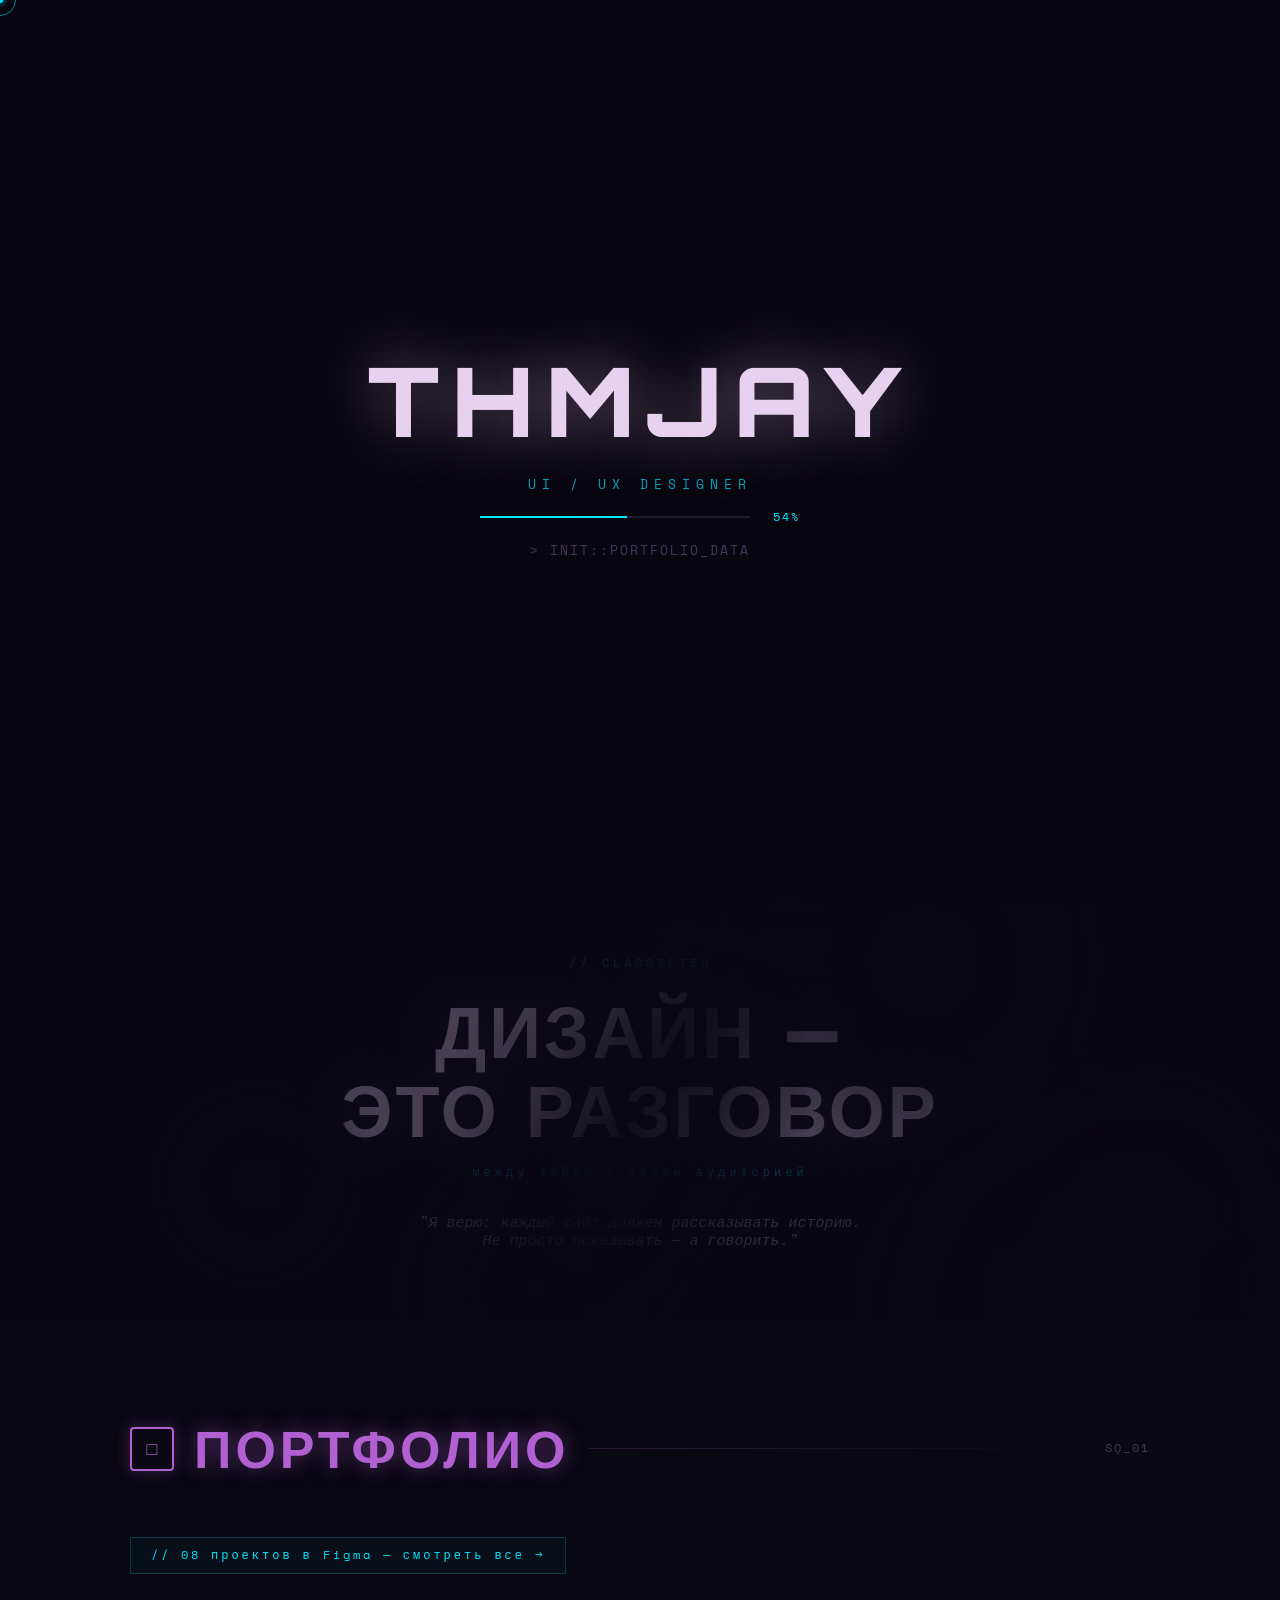
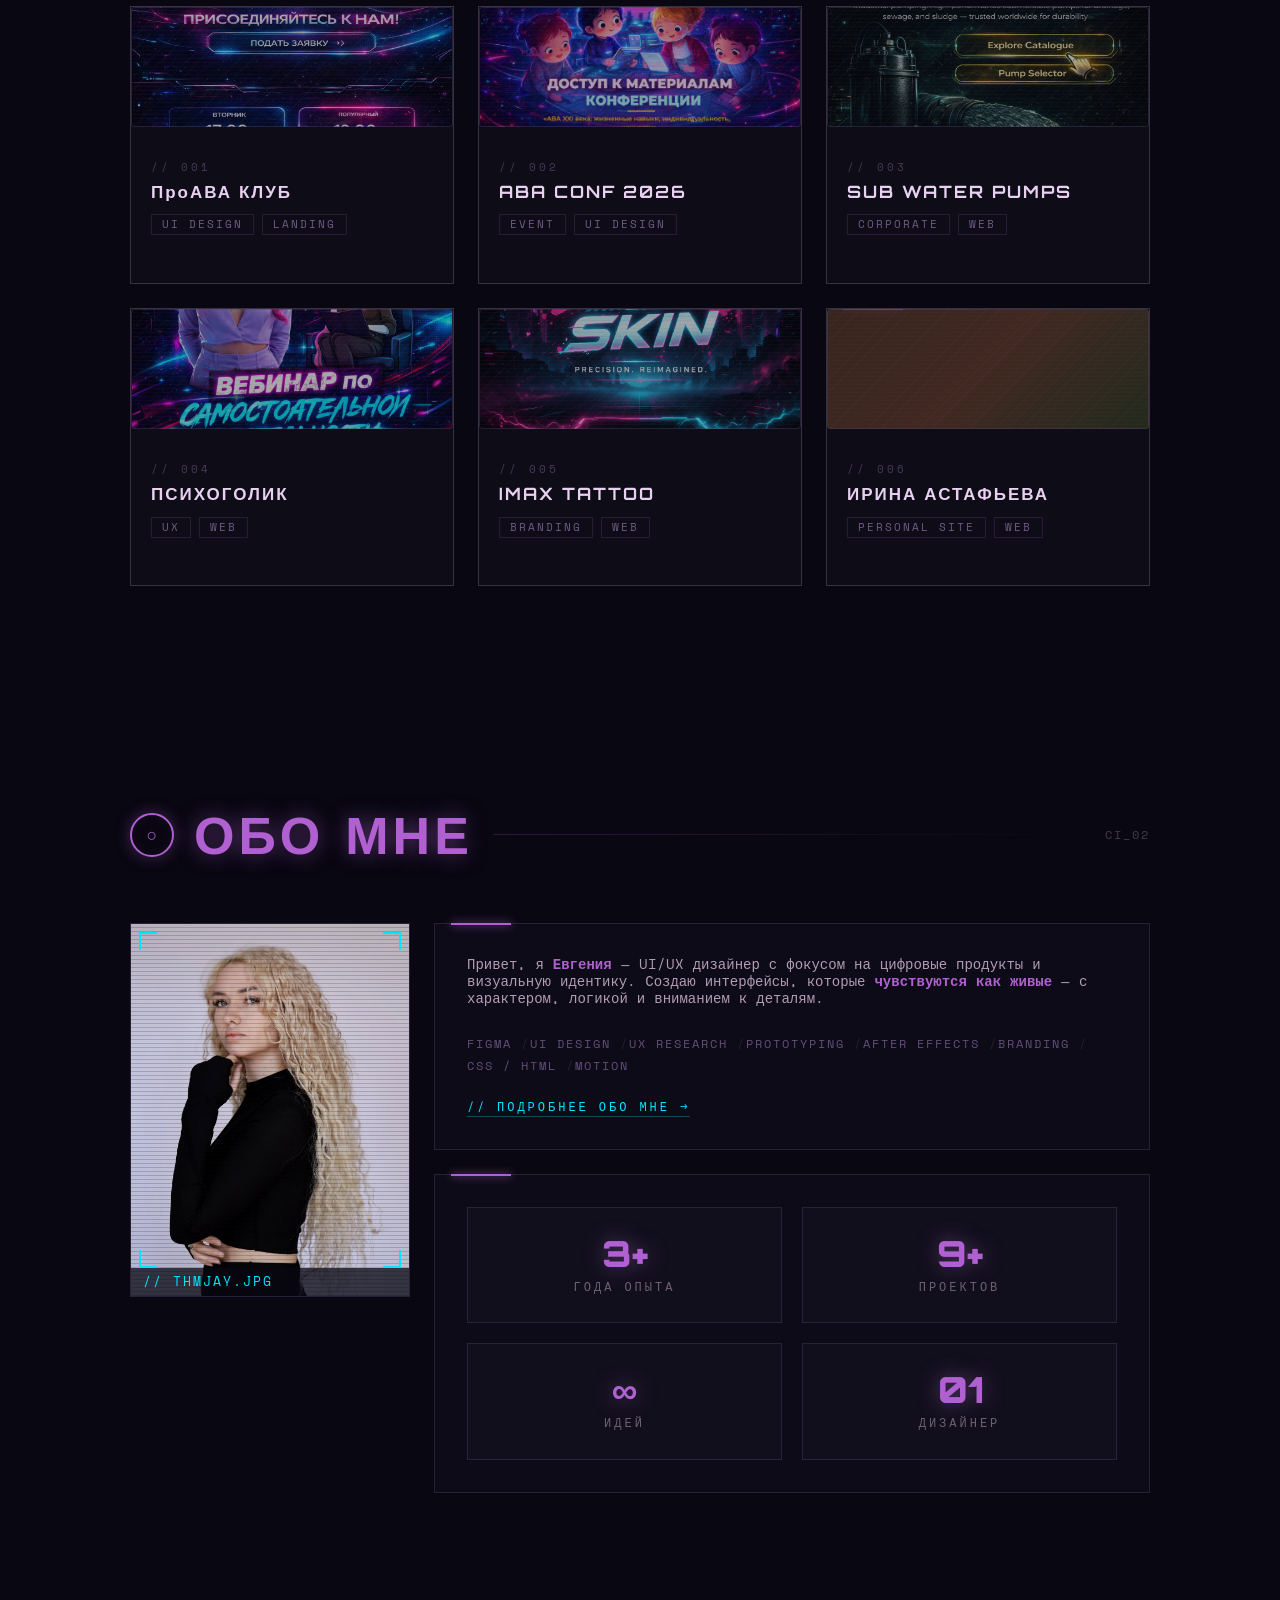
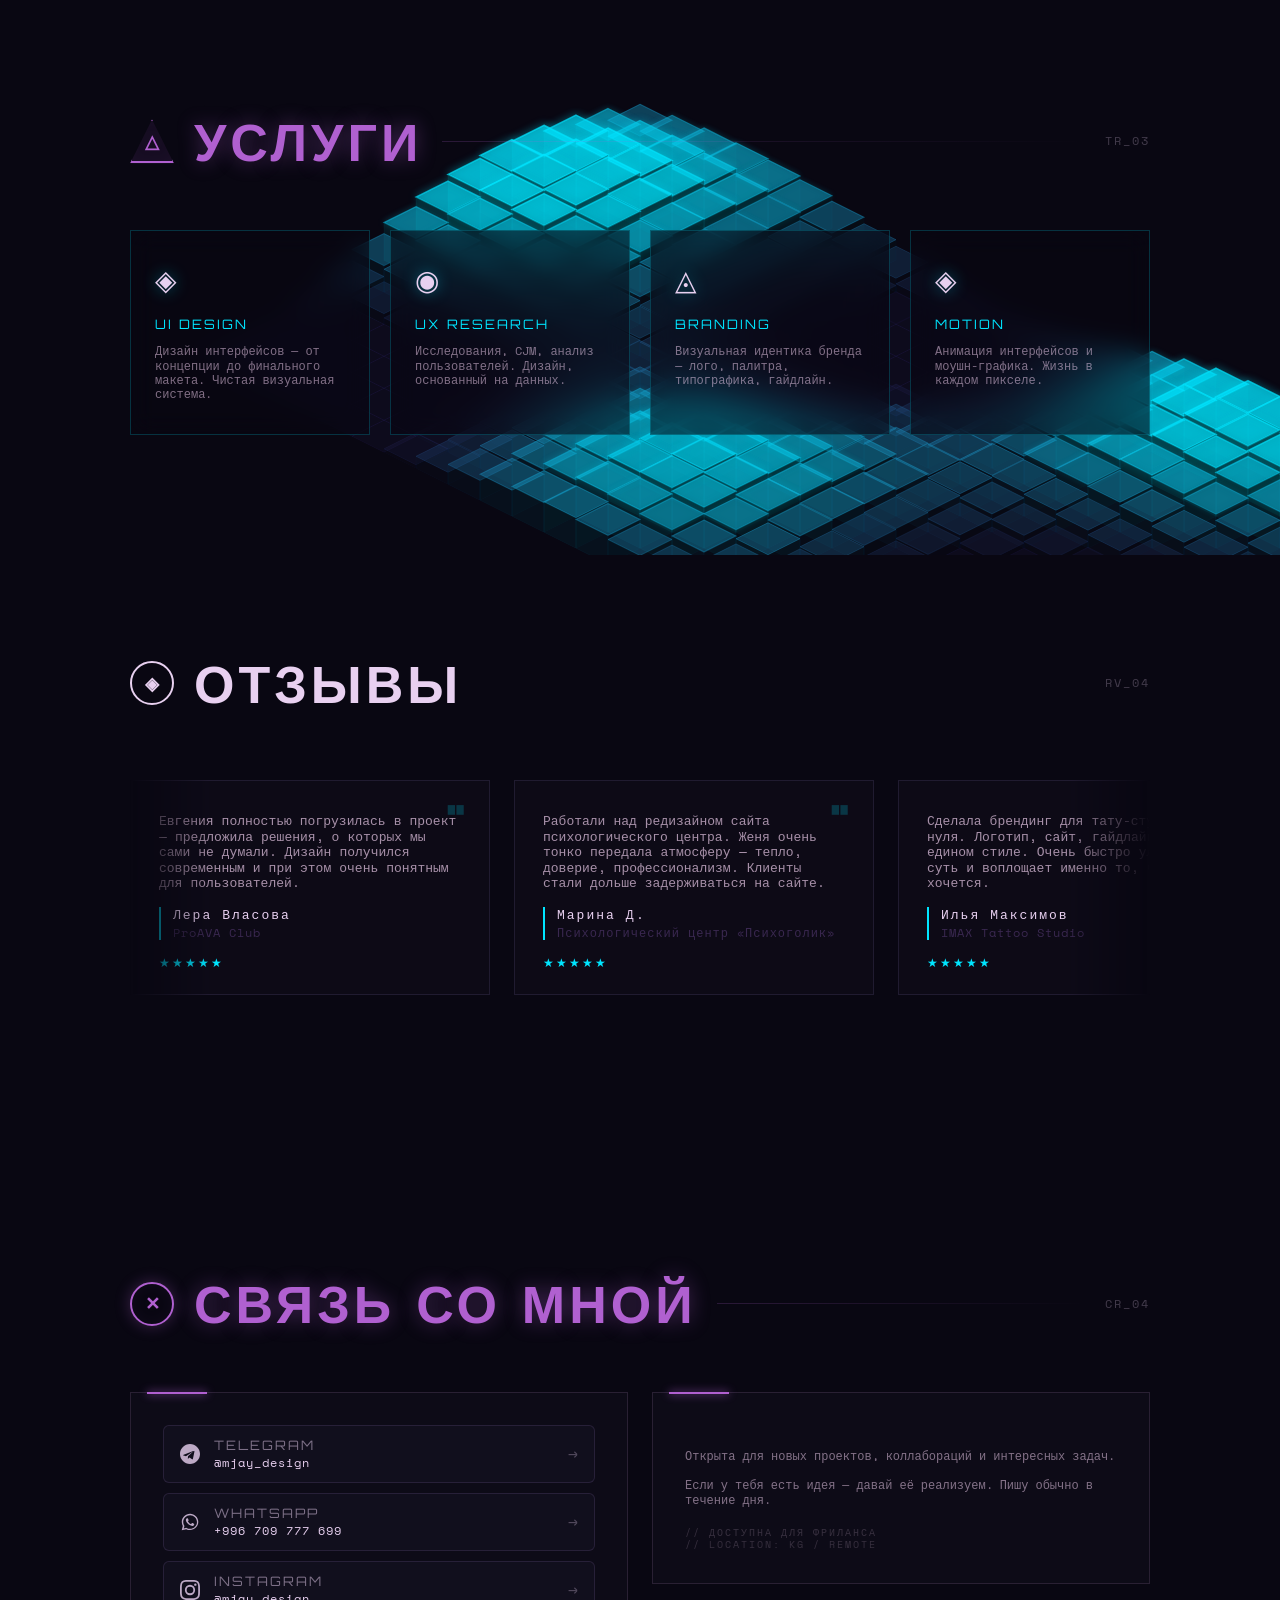
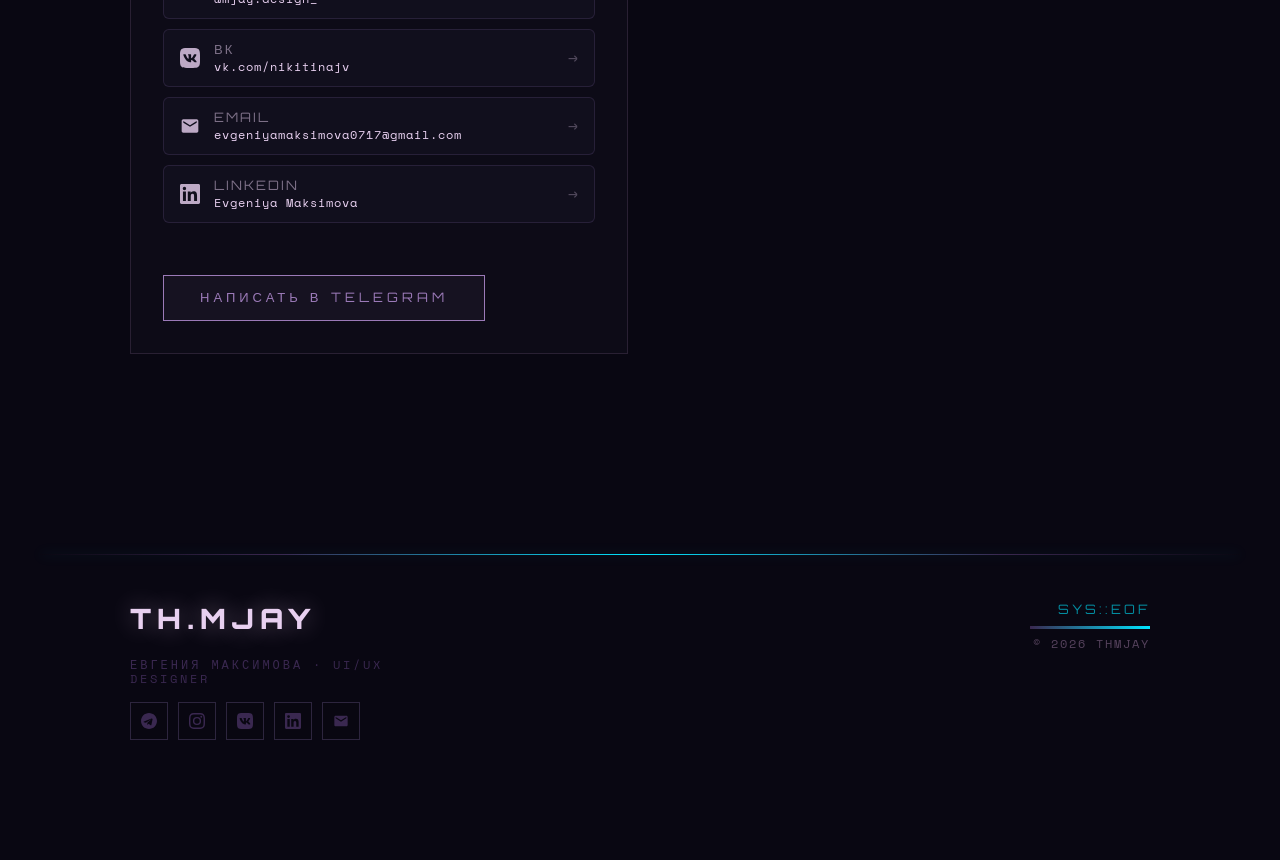
==== index.html @ 5e171099 "Add case study for Irina Astafieva project // 006" ====
<!DOCTYPE html>
<html lang="en">
<head>
  <meta charset="UTF-8">
  <meta name="viewport" content="width=device-width, initial-scale=1.0">
  <title>TH.MJAY — UI/UX Designer | Евгения Максимова</title>
  <meta name="description" content="Портфолио UI/UX дизайнера Евгении Максимовой. Создаю сайты, лендинги и интерфейсы с характером — от концепции до финального дизайна.">
  <meta name="keywords" content="UI UX дизайнер, веб-дизайн, лендинг, интерфейс, портфолио, THMJAY, Евгения Максимова">
  <meta name="author" content="Евгения Максимова">

  <!-- Open Graph (для соцсетей, рекламы) -->
  <meta property="og:title" content="TH.MJAY — UI/UX Designer">
  <meta property="og:description" content="Портфолио UI/UX дизайнера. Сайты, лендинги и интерфейсы с характером.">
  <meta property="og:image" content="image/city-bag-gradient-color.png">
  <meta property="og:url" content="https://maksimovajay.github.io/th.mjay_portfolio/">
  <meta property="og:type" content="website">
  <meta property="og:locale" content="ru_RU">

  <!-- Twitter Card -->
  <meta name="twitter:card" content="summary_large_image">
  <meta name="twitter:title" content="TH.MJAY — UI/UX Designer">
  <meta name="twitter:description" content="Портфолио UI/UX дизайнера. Сайты, лендинги и интерфейсы с характером.">
  <meta name="twitter:image" content="image/city-bag-gradient-color.png">

  <link rel="icon" href="image/icon_site/logo_icon_site.png" type="image/png">
  <link rel="stylesheet" href="style.css">
  <script src="https://cdnjs.cloudflare.com/ajax/libs/gsap/3.12.2/gsap.min.js"></script>
</head>

<body>

<!-- ══════════════════════════════
     PRELOADER
══════════════════════════════ -->
<div id="preloader">
  <canvas id="preloader-rain"></canvas>
  <div class="pl-scanlines"></div>
  <div class="pl-inner">
    <div class="pl-logo">THMJAY</div>
    <div class="pl-subtitle">UI / UX DESIGNER</div>
    <div class="pl-bar-wrap">
      <div class="pl-bar-track">
        <div class="pl-bar-fill" id="pl-bar"></div>
      </div>
      <span class="pl-bar-pct" id="pl-pct">0%</span>
    </div>
    <div class="pl-log" id="pl-log"></div>
  </div>
</div>

<!-- ══════════════════════════════
     STICKY HEADER
══════════════════════════════ -->
<header class="sticky-header" id="sticky-header">
  <div class="sh-logo"><img src="image/icon_site/logo_no_bg.png.png" alt="TH.MJAY" class="sh-logo-img">TH.MJAY</div>
  <nav class="sh-nav">
    <a href="#portfolio" class="sh-link">□ ПОРТФОЛИО</a>
    <a href="#about"     class="sh-link">○ ОБО МНЕ</a>
    <a href="#services"  class="sh-link">△ УСЛУГИ</a>
    <a href="#reviews"   class="sh-link">◈ ОТЗЫВЫ</a>
    <a href="#contact"   class="sh-link">✕ СВЯЗЬ</a>
  </nav>
  <a href="figma.html" class="sh-cta">FIGMA →</a>
</header>

<!-- Mobile touch trail canvas (visible only on mobile) -->
<canvas id="mob-trail" aria-hidden="true"></canvas>

<!-- ══════════════════════════════
     HERO SECTION
══════════════════════════════ -->
<section class="hero-section" id="hero">
  <canvas id="rain-canvas"></canvas>
  <div class="scanlines"></div>
  <div class="mob-symbols" aria-hidden="true"></div>
  <div class="hero-inner">
    <div class="neon-frame">
      <div class="fc-br"></div>
      <span class="frame-label tl">SYS::INIT_UI</span>
      <span class="frame-label tr">VER_2025.03</span>
      <span class="frame-label bl">THMJAY.PORTFOLIO</span>

      <nav class="hero-nav">
        <a href="#portfolio" class="nav-link">□ ПОРТФОЛИО</a>
        <a href="#about"     class="nav-link">○ ОБО МНЕ</a>
        <a href="#services"  class="nav-link">△ УСЛУГИ</a>
        <a href="#contact"   class="nav-link">✕ СВЯЗЬ</a>
        <button class="arcade-trigger" id="arcade-open">▶ ARCADE</button>
      </nav>

      <div class="hero-title">
        <div class="hero-name">TH.MJAY</div>
        <div class="hero-sub">ЕВГЕНИЯ МАКСИМОВА &nbsp;/&nbsp; UI·UX DESIGNER</div>
        <div class="hero-jp">ユーザーインターフェース · キバーパンク · デザイン</div>
      </div>
    </div>
  </div>
  <div class="pf-dots" id="pf-dots"></div>
</section>

<!-- ══════════════════════════════
     FOG REVEAL
══════════════════════════════ -->
<section class="fog-section" id="fog-section">
  <canvas id="fog-canvas"></canvas>
  <div class="fog-content">
    <div class="fog-label">// CLASSIFIED</div>
    <div class="fog-statement">ДИЗАЙН —<br>ЭТО РАЗГОВОР</div>
    <div class="fog-sub">между тобой и твоей аудиторией</div>
    <div class="fog-quote">"Я верю: каждый сайт должен рассказывать историю.<br>Не просто показывать — а говорить."</div>
  </div>
</section>

<!-- Индикатор темы джойстика -->
<div class="theme-hud" id="theme-hud"></div>

<!-- ══════════════════════════════
     □ ПОРТФОЛИО
══════════════════════════════ -->
<section class="cyber-section" id="portfolio">
  <div class="section-header">
    <div class="section-btn-icon">□</div>
    <h2 class="section-title">ПОРТФОЛИО</h2>
    <div class="section-divider"></div>
    <span class="section-code">SQ_01</span>
  </div>

  <a href="figma.html" class="figma-portfolio-link">// 08 проектов в Figma — смотреть все →</a>
  <div class="portfolio-carousel-wrap">
    <button class="pf-arrow pf-arrow--prev" id="pf-prev" aria-label="Назад">‹</button>
    <button class="pf-arrow pf-arrow--next" id="pf-next" aria-label="Вперёд">›</button>
  </div>
  <div class="portfolio-grid" id="portfolio-grid">

    <div class="cyber-panel project-card project-case" data-case="case-proava">
      <div class="card-thumb card-thumb--proava">
      </div>
      <div class="card-body">
        <div class="card-num">// 001</div>
        <div class="card-title">ПроАВА КЛУБ</div>
        <div class="card-tags">
          <span class="tag">UI DESIGN</span>
          <span class="tag">LANDING</span>
        </div>
        <div class="card-case-hint">// ЧИТАТЬ КЕЙС →</div>
      </div>
    </div>

    <a href="https://psihogolik.getcourse.ru/aba_con_2026" target="_blank" class="cyber-panel project-card project-link">
      <div class="card-thumb card-thumb--aba">
      </div>
      <div class="card-body">
        <div class="card-num">// 002</div>
        <div class="card-title">ABA CONF 2026</div>
        <div class="card-tags">
          <span class="tag">EVENT</span>
          <span class="tag">UI DESIGN</span>
        </div>
      </div>
    </a>

    <a href="https://www.subwaterpumps.com/" target="_blank" class="cyber-panel project-card project-link">
      <div class="card-thumb card-thumb--swp">
      </div>
      <div class="card-body">
        <div class="card-num">// 003</div>
        <div class="card-title">SUB WATER PUMPS</div>
        <div class="card-tags">
          <span class="tag">CORPORATE</span>
          <span class="tag">WEB</span>
        </div>
      </div>
    </a>

    <div class="cyber-panel project-card project-case" data-case="case-psih">
      <div class="card-thumb card-thumb--psih">
      </div>
      <div class="card-body">
        <div class="card-num">// 004</div>
        <div class="card-title">ПСИХОГОЛИК</div>
        <div class="card-tags">
          <span class="tag">UX</span>
          <span class="tag">WEB</span>
        </div>
        <div class="card-case-hint">// ЧИТАТЬ КЕЙС →</div>
      </div>
    </div>

    <div class="cyber-panel project-card project-case" data-case="case-imax">
      <div class="card-thumb card-thumb--imax">
      </div>
      <div class="card-body">
        <div class="card-num">// 005</div>
        <div class="card-title">IMAX TATTOO</div>
        <div class="card-tags">
          <span class="tag">BRANDING</span>
          <span class="tag">WEB</span>
        </div>
        <div class="card-case-hint">// ЧИТАТЬ КЕЙС →</div>
      </div>
    </div>

    <div class="cyber-panel project-card project-case" data-case="case-irina">
      <div class="card-thumb card-thumb--irina">
      </div>
      <div class="card-body">
        <div class="card-num">// 006</div>
        <div class="card-title">ИРИНА АСТАФЬЕВА</div>
        <div class="card-tags">
          <span class="tag">PERSONAL SITE</span>
          <span class="tag">WEB</span>
        </div>
        <div class="card-case-hint">// ЧИТАТЬ КЕЙС →</div>
      </div>
    </div>

  </div>
</section>

<!-- ══════════════════════════════
     ○ ОБО МНЕ
══════════════════════════════ -->
<section class="cyber-section" id="about">
  <div class="section-header">
    <div class="section-btn-icon">○</div>
    <h2 class="section-title">ОБО МНЕ</h2>
    <div class="section-divider"></div>
    <span class="section-code">CI_02</span>
  </div>

  <div class="about-layout">

    <!-- Фото -->
    <div class="about-photo-wrap cyber-panel">
      <img src="image/my-photo-about-me.jpg" alt="Евгения Максимова" class="about-photo">
      <div class="about-photo-scan"></div>
      <span class="about-photo-corner apc-tl"></span>
      <span class="about-photo-corner apc-tr"></span>
      <span class="about-photo-corner apc-bl"></span>
      <span class="about-photo-corner apc-br"></span>
      <div class="about-photo-label">// THMJAY.JPG</div>
    </div>

    <!-- Текст + навыки + статы -->
    <div class="about-right">
      <div class="cyber-panel">
        <p class="about-bio">
          Привет, я <span>Евгения</span> — UI/UX дизайнер с фокусом на
          цифровые продукты и визуальную идентику. Создаю интерфейсы,
          которые <span>чувствуются как живые</span> — с характером,
          логикой и вниманием к деталям.
        </p>
        <div class="skills-list">
          <span class="skill-tag">FIGMA</span>
          <span class="skill-tag">UI DESIGN</span>
          <span class="skill-tag">UX RESEARCH</span>
          <span class="skill-tag">PROTOTYPING</span>
          <span class="skill-tag">AFTER EFFECTS</span>
          <span class="skill-tag">BRANDING</span>
          <span class="skill-tag">CSS / HTML</span>
          <span class="skill-tag">MOTION</span>
        </div>
        <a href="about.html" class="about-more-link">// ПОДРОБНЕЕ ОБО МНЕ →</a>
      </div>

      <div class="cyber-panel">
        <div class="stats-grid">
          <div class="stat-item">
            <div class="stat-num" data-count="3" data-suffix="+">3+</div>
            <div class="stat-label">ГОДА ОПЫТА</div>
          </div>
          <div class="stat-item">
            <div class="stat-num" data-count="20" data-suffix="+">20+</div>
            <div class="stat-label">ПРОЕКТОВ</div>
          </div>
          <div class="stat-item">
            <div class="stat-num">∞</div>
            <div class="stat-label">ИДЕЙ</div>
          </div>
          <div class="stat-item">
            <div class="stat-num">01</div>
            <div class="stat-label">ДИЗАЙНЕР</div>
          </div>
        </div>
      </div>
    </div>

  </div>
</section>

<!-- ══════════════════════════════
     △ УСЛУГИ
══════════════════════════════ -->
<section class="services-bg-section" id="services">
  <canvas id="iso-canvas-svc"></canvas>
  <div class="services-inner">
    <div class="section-header">
      <div class="section-btn-icon">△</div>
      <h2 class="section-title">УСЛУГИ</h2>
      <div class="section-divider"></div>
      <span class="section-code">TR_03</span>
    </div>

    <div class="services-grid">
      <div class="cyber-panel service-card">
        <span class="service-icon">◈</span>
        <div class="service-name">UI DESIGN</div>
        <p class="service-desc">Дизайн интерфейсов — от концепции до финального макета. Чистая визуальная система.</p>
      </div>
      <div class="cyber-panel service-card">
        <span class="service-icon">◉</span>
        <div class="service-name">UX RESEARCH</div>
        <p class="service-desc">Исследования, CJM, анализ пользователей. Дизайн, основанный на данных.</p>
      </div>
      <div class="cyber-panel service-card">
        <span class="service-icon">◬</span>
        <div class="service-name">BRANDING</div>
        <p class="service-desc">Визуальная идентика бренда — лого, палитра, типографика, гайдлайн.</p>
      </div>
      <div class="cyber-panel service-card">
        <span class="service-icon">◈</span>
        <div class="service-name">MOTION</div>
        <p class="service-desc">Анимация интерфейсов и моушн-графика. Жизнь в каждом пикселе.</p>
      </div>
    </div>
  </div>
</section>

<!-- ══════════════════════════════
     ◈ ОТЗЫВЫ
══════════════════════════════ -->
<section class="cyber-section" id="reviews">
  <div class="section-header">
    <div class="section-btn-icon">◈</div>
    <h2 class="section-title">ОТЗЫВЫ</h2>
    <div class="section-divider"></div>
    <span class="section-code">RV_04</span>
  </div>

  <div class="reviews-ticker-wrap" id="reviews-wrap">
    <div class="reviews-ticker" id="reviews-ticker">

      <div class="rv-card">
        <div class="rv-quote">"</div>
        <p class="rv-text">Евгения полностью погрузилась в проект — предложила решения, о которых мы сами не думали. Дизайн получился современным и при этом очень понятным для пользователей.</p>
        <div class="rv-author">
          <span class="rv-name">Лера Власова</span>
          <span class="rv-role">ProAVA Club</span>
        </div>
        <div class="rv-stars">★★★★★</div>
      </div>

      <div class="rv-card">
        <div class="rv-quote">"</div>
        <p class="rv-text">Работали над редизайном сайта психологического центра. Женя очень тонко передала атмосферу — тепло, доверие, профессионализм. Клиенты стали дольше задерживаться на сайте.</p>
        <div class="rv-author">
          <span class="rv-name">Марина Д.</span>
          <span class="rv-role">Психологический центр «Психоголик»</span>
        </div>
        <div class="rv-stars">★★★★★</div>
      </div>

      <div class="rv-card">
        <div class="rv-quote">"</div>
        <p class="rv-text">Сделала брендинг для тату-студии с нуля. Логотип, сайт, гайдлайн — всё в едином стиле. Очень быстро улавливает суть и воплощает именно то, что хочется.</p>
        <div class="rv-author">
          <span class="rv-name">Илья Максимов</span>
          <span class="rv-role">IMAX Tattoo Studio</span>
        </div>
        <div class="rv-stars">★★★★★</div>
      </div>

      <div class="rv-card">
        <div class="rv-quote">"</div>
        <p class="rv-text">Отличный дизайнер — слышит задачу, предлагает варианты, объясняет решения. Дедлайны соблюдает строго. Буду обращаться снова.</p>
        <div class="rv-author">
          <span class="rv-name">Ярослава Шушина</span>
          <span class="rv-role">Персональный бренд</span>
        </div>
        <div class="rv-stars">★★★★★</div>
      </div>

      <div class="rv-card">
        <div class="rv-quote">"</div>
        <p class="rv-text">Евгения разработала UX для нашего спортивного приложения. Логика навигации стала намного чище, пользователи перестали теряться. Рекомендую как специалиста.</p>
        <div class="rv-author">
          <span class="rv-name">Максим Никитин</span>
          <span class="rv-role">Sportova App</span>
        </div>
        <div class="rv-stars">★★★★★</div>
      </div>

    </div>
  </div>
  <div class="rv-dots" id="rv-dots"></div>
</section>

<!-- ══════════════════════════════
     ✕ СВЯЗЬ СО МНОЙ
══════════════════════════════ -->
<section class="cyber-section" id="contact">
  <div class="section-header">
    <div class="section-btn-icon">✕</div>
    <h2 class="section-title">СВЯЗЬ СО МНОЙ</h2>
    <div class="section-divider"></div>
    <span class="section-code">CR_04</span>
  </div>

  <div class="contact-grid">

    <div class="cyber-panel">
      <div class="social-links">

        <a href="https://t.me/mjay_design" target="_blank" class="social-item social-tg">
          <svg class="social-ico" viewBox="0 0 24 24" fill="currentColor"><path d="M12 0C5.373 0 0 5.373 0 12s5.373 12 12 12 12-5.373 12-12S18.627 0 12 0zm5.562 8.248-2.032 9.565c-.148.658-.538.818-1.09.508l-3-2.21-1.447 1.394c-.16.16-.295.295-.605.295l.213-3.053 5.56-5.023c.242-.213-.054-.333-.373-.12L7.19 14.7l-2.95-.924c-.642-.2-.655-.642.136-.95l11.526-4.445c.537-.194 1.006.131.66.867z"/></svg>
          <div>
            <div class="social-platform">TELEGRAM</div>
            <div class="social-handle">@mjay_design</div>
          </div>
          <span class="social-arrow">→</span>
        </a>

        <a href="https://wa.me/996709777699" target="_blank" class="social-item social-wa">
          <svg class="social-ico" viewBox="0 0 24 24" fill="currentColor"><path d="M12.04 2C6.58 2 2.13 6.45 2.13 11.91c0 1.75.46 3.38 1.25 4.79L2.05 22l5.43-1.42c1.35.73 2.89 1.14 4.56 1.14 5.46 0 9.91-4.45 9.91-9.91S17.5 2 12.04 2zm0 18.16c-1.5 0-2.92-.4-4.14-1.1l-.3-.17-3.07.8.82-3-.19-.31a8.25 8.25 0 01-1.28-4.37c0-4.54 3.7-8.24 8.24-8.24s8.24 3.7 8.24 8.24-3.7 8.15-8.32 8.15zm4.52-6.17c-.25-.12-1.47-.72-1.7-.81-.22-.08-.39-.12-.55.12-.17.25-.64.81-.79.97-.14.17-.29.19-.54.06-.25-.12-1.05-.39-2-1.23-.74-.66-1.23-1.47-1.38-1.72-.14-.25-.01-.38.11-.51.11-.11.25-.29.37-.43s.17-.25.25-.41c.08-.17.04-.31-.02-.43s-.55-1.33-.76-1.82c-.2-.48-.4-.41-.55-.42h-.47c-.17 0-.43.06-.66.31-.22.25-.86.85-.86 2.07 0 1.22.89 2.4 1.01 2.56.12.17 1.75 2.67 4.23 3.74.59.26 1.05.41 1.41.52.59.19 1.13.16 1.56.1.48-.07 1.47-.6 1.67-1.18.21-.58.21-1.07.14-1.18-.06-.11-.22-.17-.47-.29z"/></svg>
          <div>
            <div class="social-platform">WHATSAPP</div>
            <div class="social-handle">+996 709 777 699</div>
          </div>
          <span class="social-arrow">→</span>
        </a>

        <a href="https://www.instagram.com/mjay.design_/" target="_blank" class="social-item social-ig">
          <svg class="social-ico" viewBox="0 0 24 24" fill="currentColor"><path d="M12 2.163c3.204 0 3.584.012 4.85.07 3.252.148 4.771 1.691 4.919 4.919.058 1.265.069 1.645.069 4.849 0 3.205-.012 3.584-.069 4.849-.149 3.225-1.664 4.771-4.919 4.919-1.266.058-1.644.07-4.85.07-3.204 0-3.584-.012-4.849-.07-3.26-.149-4.771-1.699-4.919-4.92-.058-1.265-.07-1.644-.07-4.849 0-3.204.013-3.583.07-4.849.149-3.227 1.664-4.771 4.919-4.919 1.266-.057 1.645-.069 4.849-.069zM12 0C8.741 0 8.333.014 7.053.072 2.695.272.273 2.69.073 7.052.014 8.333 0 8.741 0 12c0 3.259.014 3.668.072 4.948.2 4.358 2.618 6.78 6.98 6.98C8.333 23.986 8.741 24 12 24c3.259 0 3.668-.014 4.948-.072 4.354-.2 6.782-2.618 6.979-6.98.059-1.28.073-1.689.073-4.948 0-3.259-.014-3.667-.072-4.947-.196-4.354-2.617-6.78-6.979-6.98C15.668.014 15.259 0 12 0zm0 5.838a6.162 6.162 0 100 12.324 6.162 6.162 0 000-12.324zM12 16a4 4 0 110-8 4 4 0 010 8zm6.406-11.845a1.44 1.44 0 100 2.881 1.44 1.44 0 000-2.881z"/></svg>
          <div>
            <div class="social-platform">INSTAGRAM</div>
            <div class="social-handle">@mjay.design_</div>
          </div>
          <span class="social-arrow">→</span>
        </a>

        <a href="https://vk.com/nikitinajv" target="_blank" class="social-item social-vk">
          <svg class="social-ico" viewBox="0 0 24 24" fill="currentColor"><path d="M15.684 0H8.316C1.592 0 0 1.592 0 8.316v7.368C0 22.408 1.592 24 8.316 24h7.368C22.408 24 24 22.408 24 15.684V8.316C24 1.592 22.408 0 15.684 0zm3.692 17.123h-1.744c-.66 0-.864-.525-2.05-1.727-1.033-1-1.49-1.135-1.744-1.135-.356 0-.458.102-.458.593v1.575c0 .424-.135.678-1.253.678-1.846 0-3.896-1.118-5.335-3.202C4.624 10.857 4.03 8.57 4.03 8.096c0-.254.102-.491.593-.491h1.744c.44 0 .61.203.78.677.864 2.49 2.303 4.675 2.896 4.675.22 0 .322-.102.322-.66V9.721c-.068-1.186-.695-1.287-.695-1.71 0-.204.17-.407.44-.407h2.744c.373 0 .508.203.508.643v3.473c0 .372.169.508.271.508.22 0 .407-.136.813-.542 1.253-1.406 2.151-3.574 2.151-3.574.119-.254.322-.491.762-.491h1.744c.525 0 .644.27.525.643-.22 1.017-2.354 4.031-2.354 4.031-.186.305-.254.44 0 .779.186.254.796.779 1.203 1.253.745.847 1.32 1.558 1.473 2.049.17.474-.085.712-.576.712z"/></svg>
          <div>
            <div class="social-platform">ВК</div>
            <div class="social-handle">vk.com/nikitinajv</div>
          </div>
          <span class="social-arrow">→</span>
        </a>

        <a href="mailto:evgeniyamaksimova0717@gmail.com" class="social-item social-mail">
          <svg class="social-ico" viewBox="0 0 24 24" fill="currentColor"><path d="M20 4H4c-1.1 0-2 .9-2 2v12c0 1.1.9 2 2 2h16c1.1 0 2-.9 2-2V6c0-1.1-.9-2-2-2zm0 4l-8 5-8-5V6l8 5 8-5v2z"/></svg>
          <div>
            <div class="social-platform">EMAIL</div>
            <div class="social-handle">evgeniyamaksimova0717@gmail.com</div>
          </div>
          <span class="social-arrow">→</span>
        </a>

        <a href="https://www.linkedin.com/in/evgeniya-maksimova-7b70173b8/" target="_blank" class="social-item social-li">
          <svg class="social-ico" viewBox="0 0 24 24" fill="currentColor"><path d="M20.447 20.452h-3.554v-5.569c0-1.328-.027-3.037-1.852-3.037-1.853 0-2.136 1.445-2.136 2.939v5.667H9.351V9h3.414v1.561h.046c.477-.9 1.637-1.85 3.37-1.85 3.601 0 4.267 2.37 4.267 5.455v6.286zM5.337 7.433a2.062 2.062 0 01-2.063-2.065 2.064 2.064 0 112.063 2.065zm1.782 13.019H3.555V9h3.564v11.452zM22.225 0H1.771C.792 0 0 .774 0 1.729v20.542C0 23.227.792 24 1.771 24h20.451C23.2 24 24 23.227 24 22.271V1.729C24 .774 23.2 0 22.222 0h.003z"/></svg>
          <div>
            <div class="social-platform">LINKEDIN</div>
            <div class="social-handle">Evgeniya Maksimova</div>
          </div>
          <span class="social-arrow">→</span>
        </a>

      </div>
      <a href="https://t.me/mjay_design" target="_blank" class="neon-btn">НАПИСАТЬ В TELEGRAM</a>
    </div>

    <div class="cyber-panel">
      <p class="contact-note">
        Открыта для новых проектов, коллабораций и интересных задач.<br><br>
        Если у тебя есть идея — давай её реализуем.
        Пишу обычно в течение дня.
      </p>
      <p class="contact-note" style="margin-top:20px; font-size:10px; opacity:0.35; letter-spacing:2px;">
        // ДОСТУПНА ДЛЯ ФРИЛАНСА<br>
        // LOCATION: KG / REMOTE
      </p>
    </div>

  </div>
</section>

<footer class="site-footer">
  <div class="footer-inner">

    <div class="footer-brand">
      <div class="footer-logo">TH.MJAY</div>
      <div class="footer-tagline">ЕВГЕНИЯ МАКСИМОВА · UI/UX DESIGNER</div>
      <div class="footer-socials">
      <a href="https://t.me/mjay_design" target="_blank" class="footer-soc" title="Telegram">
        <svg viewBox="0 0 24 24" fill="currentColor"><path d="M12 0C5.373 0 0 5.373 0 12s5.373 12 12 12 12-5.373 12-12S18.627 0 12 0zm5.562 8.248-2.032 9.565c-.148.658-.538.818-1.09.508l-3-2.21-1.447 1.394c-.16.16-.295.295-.605.295l.213-3.053 5.56-5.023c.242-.213-.054-.333-.373-.12L7.19 14.7l-2.95-.924c-.642-.2-.655-.642.136-.95l11.526-4.445c.537-.194 1.006.131.66.867z"/></svg>
      </a>
      <a href="https://www.instagram.com/mjay.design_/" target="_blank" class="footer-soc" title="Instagram">
        <svg viewBox="0 0 24 24" fill="currentColor"><path d="M12 2.163c3.204 0 3.584.012 4.85.07 3.252.148 4.771 1.691 4.919 4.919.058 1.265.069 1.645.069 4.849 0 3.205-.012 3.584-.069 4.849-.149 3.225-1.664 4.771-4.919 4.919-1.266.058-1.644.07-4.85.07-3.204 0-3.584-.012-4.849-.07-3.26-.149-4.771-1.699-4.919-4.92-.058-1.265-.07-1.644-.07-4.849 0-3.204.013-3.583.07-4.849.149-3.227 1.664-4.771 4.919-4.919 1.266-.057 1.645-.069 4.849-.069zM12 0C8.741 0 8.333.014 7.053.072 2.695.272.273 2.69.073 7.052.014 8.333 0 8.741 0 12c0 3.259.014 3.668.072 4.948.2 4.358 2.618 6.78 6.98 6.98C8.333 23.986 8.741 24 12 24c3.259 0 3.668-.014 4.948-.072 4.354-.2 6.782-2.618 6.979-6.98.059-1.28.073-1.689.073-4.948 0-3.259-.014-3.667-.072-4.947-.196-4.354-2.617-6.78-6.979-6.98C15.668.014 15.259 0 12 0zm0 5.838a6.162 6.162 0 100 12.324 6.162 6.162 0 000-12.324zM12 16a4 4 0 110-8 4 4 0 010 8zm6.406-11.845a1.44 1.44 0 100 2.881 1.44 1.44 0 000-2.881z"/></svg>
      </a>
      <a href="https://vk.com/nikitinajv" target="_blank" class="footer-soc" title="ВК">
        <svg viewBox="0 0 24 24" fill="currentColor"><path d="M15.684 0H8.316C1.592 0 0 1.592 0 8.316v7.368C0 22.408 1.592 24 8.316 24h7.368C22.408 24 24 22.408 24 15.684V8.316C24 1.592 22.408 0 15.684 0zm3.692 17.123h-1.744c-.66 0-.864-.525-2.05-1.727-1.033-1-1.49-1.135-1.744-1.135-.356 0-.458.102-.458.593v1.575c0 .424-.135.678-1.253.678-1.846 0-3.896-1.118-5.335-3.202C4.624 10.857 4.03 8.57 4.03 8.096c0-.254.102-.491.593-.491h1.744c.44 0 .61.203.78.677.864 2.49 2.303 4.675 2.896 4.675.22 0 .322-.102.322-.66V9.721c-.068-1.186-.695-1.287-.695-1.71 0-.204.17-.407.44-.407h2.744c.373 0 .508.203.508.643v3.473c0 .372.169.508.271.508.22 0 .407-.136.813-.542 1.253-1.406 2.151-3.574 2.151-3.574.119-.254.322-.491.762-.491h1.744c.525 0 .644.27.525.643-.22 1.017-2.354 4.031-2.354 4.031-.186.305-.254.44 0 .779.186.254.796.779 1.203 1.253.745.847 1.32 1.558 1.473 2.049.17.474-.085.712-.576.712z"/></svg>
      </a>
      <a href="https://www.linkedin.com/in/evgeniya-maksimova-7b70173b8/" target="_blank" class="footer-soc" title="LinkedIn">
        <svg viewBox="0 0 24 24" fill="currentColor"><path d="M20.447 20.452h-3.554v-5.569c0-1.328-.027-3.037-1.852-3.037-1.853 0-2.136 1.445-2.136 2.939v5.667H9.351V9h3.414v1.561h.046c.477-.9 1.637-1.85 3.37-1.85 3.601 0 4.267 2.37 4.267 5.455v6.286zM5.337 7.433a2.062 2.062 0 01-2.063-2.065 2.064 2.064 0 112.063 2.065zm1.782 13.019H3.555V9h3.564v11.452zM22.225 0H1.771C.792 0 0 .774 0 1.729v20.542C0 23.227.792 24 1.771 24h20.451C23.2 24 24 23.227 24 22.271V1.729C24 .774 23.2 0 22.222 0h.003z"/></svg>
      </a>
      <a href="mailto:evgeniyamaksimova0717@gmail.com" class="footer-soc" title="Email">
        <svg viewBox="0 0 24 24" fill="currentColor"><path d="M20 4H4c-1.1 0-2 .9-2 2v12c0 1.1.9 2 2 2h16c1.1 0 2-.9 2-2V6c0-1.1-.9-2-2-2zm0 4l-8 5-8-5V6l8 5 8-5v2z"/></svg>
      </a>
    </div>
    </div>

    <div class="footer-spacer"></div>

    <div class="footer-copy">
      <span class="footer-sys">SYS::EOF</span>
      <span class="footer-bar"><span class="footer-bar-fill"></span></span>
      <span class="footer-year">© 2026 THMJAY</span>
    </div>

  </div>
  <div class="footer-line"></div>
</footer>

<!-- ══════════════════════════════
     КЕЙС-МОДАЛКИ
══════════════════════════════ -->

<!-- Кейс 1: PROAVA -->
<div class="case-overlay" id="case-proava">
  <div class="case-panel">
    <button class="case-close" data-close>✕</button>
    <div class="case-meta">
      <span class="case-num">// 001</span>
      <span class="case-tags"><span class="tag">UI DESIGN</span><span class="tag">LANDING</span></span>
    </div>
    <h2 class="case-title">ПроАВА КЛУБ</h2>
    <p class="case-sub">Сайт для поведенческого аналитика — личный бренд + курсы</p>

    <div class="case-tabs">
      <button class="case-tab active" data-tab="task">ЗАДАЧА</button>
      <button class="case-tab" data-tab="solution">РЕШЕНИЕ</button>
      <button class="case-tab" data-tab="result">РЕЗУЛЬТАТ</button>
    </div>

    <div class="case-content active" data-content="task">
      <p>Создать сайт, который одновременно:</p>
      <ul>
        <li>Презентует специалиста как эксперта</li>
        <li>Отражает её личность и стиль</li>
        <li>Помогает продавать курсы и услуги</li>
      </ul>
      <p>Клиент — поведенческий аналитик, работающий с детьми. Важно было передать баланс: <span class="hl">мягкость и эмпатию</span> + строгость, профессионализм и чёткость.</p>
    </div>
    <div class="case-content" data-content="solution">
      <p>Структура сайта выстроена так, чтобы пользователь постепенно знакомился со специалистом: от визуального восприятия → к доверию → к продуктам.</p>
      <ul>
        <li>Разработана понятная структура страниц</li>
        <li>Создан дизайн в <span class="hl">розово-жёлтой гамме</span>, отражающий характер клиента</li>
        <li>Внедрён фирменный элемент — персонаж (единорог) как часть личного бренда</li>
        <li>Добавлены анимации — движение персонажа, микро-взаимодействия</li>
        <li>Каждая секция усиливает ощущение «мягко, но профессионально»</li>
      </ul>
    </div>
    <div class="case-content" data-content="result">
      <ul>
        <li>Сайт получился <span class="hl">узнаваемым и персонализированным</span></li>
        <li>Визуал усиливает доверие и запоминаемость</li>
        <li>Клиент получил инструмент для презентации себя и своих продуктов</li>
      </ul>
    </div>

    <a href="https://lera-proaut.ru/pro%D0%90%D0%92%D0%90club" target="_blank" class="case-site-btn">ОТКРЫТЬ САЙТ →</a>
  </div>
</div>

<!-- Кейс 2: ПСИХОГОЛИК -->
<div class="case-overlay" id="case-psih">
  <div class="case-panel">
    <button class="case-close" data-close>✕</button>
    <div class="case-meta">
      <span class="case-num">// 004</span>
      <span class="case-tags"><span class="tag">UX</span><span class="tag">WEB</span></span>
    </div>
    <h2 class="case-title">ПСИХОГОЛИК</h2>
    <p class="case-sub">Лендинг для групповой встречи — психологическое сообщество</p>

    <div class="case-tabs">
      <button class="case-tab active" data-tab="task">ЗАДАЧА</button>
      <button class="case-tab" data-tab="solution">РЕШЕНИЕ</button>
      <button class="case-tab" data-tab="result">РЕЗУЛЬТАТ</button>
    </div>

    <div class="case-content active" data-content="task">
      <p>Создать страницу, на которой пользователь сразу понимает:</p>
      <ul>
        <li>Что это за формат (групповые встречи)</li>
        <li>Кому это подходит</li>
        <li>Какую ценность он получит</li>
      </ul>
      <p>Важно было передать атмосферу: <span class="hl">поддержка, безопасность</span>, ощущение «мы не одни».</p>
    </div>
    <div class="case-content" data-content="solution">
      <ul>
        <li>Выстроена чёткая и логичная структура лендинга</li>
        <li>Выбран <span class="hl">спокойный серо-голубой</span> цвет, создающий ощущение доверия</li>
        <li>Добавлены иллюстрации, отражающие идею круга и общения</li>
        <li>Разработаны анимации (движение элементов по кругу), усиливающие смысл</li>
        <li>Создана визуальная айдентика — иконки, стиль блоков</li>
      </ul>
    </div>
    <div class="case-content" data-content="result">
      <ul>
        <li>Страница быстро <span class="hl">объясняет суть продукта</span></li>
        <li>Создаёт правильное эмоциональное состояние у пользователя</li>
        <li>Усиливает вовлечённость и доверие</li>
      </ul>
    </div>

    <a href="https://psihogolik.getcourse.ru/psihogolik.me" target="_blank" class="case-site-btn">ОТКРЫТЬ САЙТ →</a>
  </div>
</div>

<!-- Кейс 3: IMAX TATTOO -->
<div class="case-overlay" id="case-imax">
  <div class="case-panel">
    <button class="case-close" data-close>✕</button>
    <div class="case-meta">
      <span class="case-num">// 005</span>
      <span class="case-tags"><span class="tag">BRANDING</span><span class="tag">WEB</span></span>
    </div>
    <h2 class="case-title">IMAX TATTOO</h2>
    <p class="case-sub">Сайт-портфолио для тату-мастера</p>

    <div class="case-tabs">
      <button class="case-tab active" data-tab="task">ЗАДАЧА</button>
      <button class="case-tab" data-tab="solution">РЕШЕНИЕ</button>
      <button class="case-tab" data-tab="result">РЕЗУЛЬТАТ</button>
    </div>

    <div class="case-content active" data-content="task">
      <p>Создать сайт, который:</p>
      <ul>
        <li>Презентует мастера и его стиль</li>
        <li>Показывает портфолио</li>
        <li>Подчёркивает мобильность — работа в разных странах</li>
        <li>Привлекает новых клиентов и сотрудничество</li>
      </ul>
    </div>
    <div class="case-content" data-content="solution">
      <ul>
        <li>Разработана структура с <span class="hl">акцентом на визуал и работы</span></li>
        <li>Оформлен блок портфолио с удобной навигацией</li>
        <li>Продуман стиль, соответствующий сфере тату</li>
        <li>Добавлены акценты на личный бренд мастера</li>
        <li>Интегрирована информация о географии работы</li>
      </ul>
    </div>
    <div class="case-content" data-content="result">
      <ul>
        <li>Сайт работает как <span class="hl">витрина и личная презентация</span></li>
        <li>Усиливает доверие к мастеру</li>
        <li>Помогает привлекать клиентов и новые проекты</li>
      </ul>
    </div>

    <a href="http://imax-tattoo.com/" target="_blank" class="case-site-btn">ОТКРЫТЬ САЙТ →</a>
  </div>
</div>

<div class="case-overlay" id="case-irina">
  <div class="case-panel">
    <button class="case-close" data-close>✕</button>
    <div class="case-meta">
      <span class="case-num">// 006</span>
      <span class="case-tags"><span class="tag">PERSONAL SITE</span><span class="tag">WEB</span></span>
    </div>
    <h2 class="case-title">ИРИНА АСТАФЬЕВА</h2>
    <p class="case-sub">Сайт-портфолио поведенческого аналитика · Апрель 2026</p>

    <div class="case-tabs">
      <button class="case-tab active" data-tab="task">ЗАДАЧА</button>
      <button class="case-tab" data-tab="solution">РЕШЕНИЕ</button>
      <button class="case-tab" data-tab="result">РЕЗУЛЬТАТ</button>
    </div>

    <div class="case-content active" data-content="task">
      <p>Клиент — Ирина Астафьева, поведенческий аналитик и супервизор ABA (Санкт-Петербург). Работает со специалистами и родителями детей с РАС, СДВГ, ЗРР.</p>
      <ul>
        <li>Профессиональный персональный сайт с нуля</li>
        <li>Сдержанный экспертный визуал — без «розового и мимимишного»</li>
        <li>Удобная мобильная навигация</li>
        <li>Форма записи и страница анонсов мероприятий</li>
      </ul>
    </div>
    <div class="case-content" data-content="solution">
      <ul>
        <li>Стек: чистый <span class="hl">HTML / CSS / JS</span>, GitHub Pages, домен .ru через Beget</li>
        <li>5 страниц: главная, проекты, тренинг Autism Partnership, супервизии, родительский курс</li>
        <li>Тёмная палитра: charcoal, terracotta, olive, wine — отражает экспертность</li>
        <li>Мобильный боттом-бар, бургер-меню, сворачиваемые отзывы</li>
        <li><span class="hl">Две Яндекс Формы</span> для сбора заявок: на главной и на странице проектов</li>
        <li>Анимации появления через IntersectionObserver, FAQ-аккордеон, кнопка «наверх»</li>
        <li>SEO-мета, Open Graph, favicon</li>
      </ul>
    </div>
    <div class="case-content" data-content="result">
      <ul>
        <li>Многостраничный сайт с <span class="hl">продуманной иерархией контента</span></li>
        <li>Работающая система сбора заявок через Яндекс Формы</li>
        <li>Удобная мобильная навигация вместо стандартного хедера</li>
        <li>Клиент получил больше, чем просил — экспертный визуал и структуру под рост</li>
      </ul>
    </div>

    <a href="https://irina-astafieva.ru/" target="_blank" class="case-site-btn">ОТКРЫТЬ САЙТ →</a>
  </div>
</div>

<!-- ══════════════════════════════
     МИНИ-ИГРА — ARCADE MODE
══════════════════════════════ -->
<div class="arcade-overlay" id="arcade-overlay">
  <div class="arcade-panel">
    <button class="arcade-close" id="arcade-close">✕</button>

    <div class="arcade-head">// ARCADE_MODE</div>
    <div class="arcade-title">BUTTON RUSH</div>

    <div class="arcade-hud">
      <div class="arcade-hud-block">
        <span>SCORE</span>
        <strong id="arc-score">0</strong>
      </div>
      <div class="arcade-hud-block" style="text-align:center">
        <span>COMBO</span>
        <strong id="arc-combo">×1</strong>
      </div>
      <div class="arcade-hud-block" style="text-align:right">
        <span>LIVES</span>
        <div class="arcade-lives" id="arc-lives">♥ ♥ ♥</div>
      </div>
    </div>

    <div class="arcade-timer-bar">
      <div class="arcade-timer-fill" id="arc-timer"></div>
    </div>

    <div class="arcade-msg" id="arc-msg"></div>

    <!-- Кнопки PS-раскладка: △ сверху, □ слева, ○ справа, ✕ снизу -->
    <div class="arcade-buttons" id="arc-btns">
      <div class="arcade-btn" id="ab-tr" style="top:0;   left:50%; transform:translateX(-50%)"><span class="btn-sym">△</span><span class="btn-key">W</span></div>
      <div class="arcade-btn" id="ab-sq" style="top:50%; left:0;   transform:translateY(-50%)"><span class="btn-sym">□</span><span class="btn-key">A</span></div>
      <div class="arcade-btn" id="ab-ci" style="top:50%; right:0;  transform:translateY(-50%)"><span class="btn-sym">○</span><span class="btn-key">D</span></div>
      <div class="arcade-btn" id="ab-cr" style="bottom:0;left:50%; transform:translateX(-50%)"><span class="btn-sym">✕</span><span class="btn-key">S</span></div>
    </div>

    <!-- Game Over экран -->
    <div class="arcade-gameover" id="arc-gameover">
      <div class="arcade-gameover-title">GAME OVER</div>
      <div class="arcade-gameover-score" id="arc-final-score"></div>
      <div class="arcade-gameover-best"  id="arc-best-score"></div>
      <button class="arcade-restart" id="arc-restart">↺ СНОВА</button>
    </div>

  </div>
</div>

<!-- ══ UI EXTRAS ══ -->
<div id="scroll-progress"></div>
<div id="custom-cursor"><div id="cursor-dot"></div><div id="cursor-ring"></div></div>
<canvas id="trail-canvas"></canvas>
<div id="data-sidebar"><canvas id="data-canvas"></canvas></div>
<div id="konami-flash"></div>

<div id="controller-wrap">
<svg width="627" height="440" viewBox="0 0 627 440" fill="none" xmlns="http://www.w3.org/2000/svg">
  <g id="joystick_svg">
    <g id="body">
      <g id="the-bottommost-layer-of-shadow-is-violet">
        <path d="M66.3708 397.166C62.3422 413.007 44.5492 417.792 36.1562 418.205C40.1849 438.996 67.2101 437.594 80.2191 434.293C94.4871 428.931 124.786 403.601 131.836 345.188C138.886 286.774 175.059 272.996 192.265 273.408H314.382V126.136C285.426 126.136 234.471 102.117 216.185 112.523C192.265 126.135 189.747 131.086 149.461 180.59C109.175 230.093 71.4066 377.365 66.3708 397.166Z" fill="#52446D"/>
        <path d="M558.616 397.166C562.645 413.007 580.438 417.792 588.831 418.205C584.802 438.996 557.777 437.594 544.768 434.293C530.5 428.931 500.201 403.601 493.151 345.188C486.101 286.774 449.928 272.995 432.722 273.408H310.605V126.136C339.561 126.136 384.898 107.939 405.026 113.759C447.83 126.136 435.24 131.086 475.526 180.59C515.812 230.093 553.58 377.365 558.616 397.166Z" fill="#52446D"/>
      </g>
      <g id="central-base">
        <path d="M28.4081 420.53C12.5 401.1 1.49985 343.057 1.5 326.285C1.50044 279.033 16.6575 149.36 47 91.4997C82.104 24.5594 56.5003 57.8746 96.5 27.9997C141.448 -5.57111 178.629 19.2645 175.616 11.2138H206.607C205.746 36.2134 198.601 90.2804 213.063 106.551C227.526 122.822 284.085 120.534 313.784 120.534V271.803H188.529C170.881 271.379 133.778 285.532 126.547 345.531C119.315 405.53 88.2381 431.547 73.6034 437.055C60.26 440.445 32.5402 441.885 28.4081 420.53Z" fill="black"/>
        <path d="M597.376 420.097C588.768 419.673 570.518 414.758 566.385 398.487C561.22 378.148 522.481 226.879 481.16 176.033C439.838 125.186 423.052 121.372 432.091 78.1526C439.322 43.5769 447.156 18.8315 450.169 10.7808H421.76C422.621 35.7804 423.31 91.1186 408.847 107.39C394.385 123.66 341.7 120.101 312 120.101V271.37H437.256C454.904 270.946 492.007 285.099 499.238 345.098C506.469 405.097 537.546 431.114 552.181 436.622C565.524 440.012 593.244 441.452 597.376 420.097Z" fill="black"/>
      </g>
      <g id="triggers">
        <path id="l-1" d="M77 29.3685C92.5296 15.5827 130.577 -7.85306 158.53 8.68984C186.484 25.2327 167.589 32.8148 154.648 34.5379L77 41V29.3685Z" fill="black"/>
        <path id="r-1" d="M548 26.3685C532.47 12.5827 494.423 -10.8531 466.47 5.68984C438.516 22.2327 457.411 29.8148 470.352 31.5379L548 38V26.3685Z" fill="black"/>
      </g>
      <path id="shadow-under-the-right-panel" d="M533.761 388.792C533.473 388.905 515.135 211.799 457.127 192.578C399.118 173.356 388.603 65.054 388.891 64.9411C388.412 42.1647 464.476 121.96 504.481 211.389C544.486 300.818 534.049 388.679 533.761 388.792Z" fill="url(#paint0_radial_20_428)" fill-opacity="0.2"/>
      <g id="top-panel">
        <g id="top-panel-right">
          <path d="M29.7058 431C19.3865 422.826 -0.994185 389.957 0.0377516 323.875C1.32767 241.272 7.77726 196.099 16.8067 162.541C25.8361 128.984 43.8948 52.8346 77.4328 32.184C110.971 11.5333 158.885 -1.04635 175.466 10.2426C188.328 18.9987 204.186 87.4066 197.357 110.639C190.908 132.58 153.5 177.753 139.349 199.971C131.234 212.71 108.391 242.563 92.9118 300.643C77.4327 358.723 65.8236 415.512 55.5042 423.256C47.2487 429.451 34.8655 431 29.7058 431Z" fill="#33254D"/>
          <path d="M29.7058 431C19.3865 422.826 -0.994185 389.957 0.0377516 323.875C1.32767 241.272 7.77726 196.099 16.8067 162.541C25.8361 128.984 43.8948 52.8346 77.4328 32.184C110.971 11.5333 158.885 -1.04635 175.466 10.2426C188.328 18.9987 204.186 87.4066 197.357 110.639C190.908 132.58 153.5 177.753 139.349 199.971C131.234 212.71 108.391 242.563 92.9118 300.643C77.4327 358.723 65.8236 415.512 55.5042 423.256C47.2487 429.451 34.8655 431 29.7058 431Z" fill="url(#paint1_linear_20_428)" fill-opacity="0.2"/>
        </g>
        <g id="top-panel-left">
          <path d="M596.904 428.77C607.157 420.496 627.251 387.421 625.599 321.32C623.535 238.692 616.656 193.559 607.303 160.072C597.95 126.584 579.16 50.5702 545.394 30.2245C511.628 9.87885 461.685 -1.22341 446.785 12.4383C431.293 26.6444 421.35 87.456 424.743 108.835C428.708 133.819 476.458 186.187 484.985 198.666C497.146 216.462 516.374 240.986 532.413 298.947C548.451 356.908 560.604 413.614 571.006 421.264C579.328 427.385 591.739 428.819 596.904 428.77Z" fill="#33254D"/>
          <path d="M596.904 428.77C607.157 420.496 627.251 387.421 625.599 321.32C623.535 238.692 616.656 193.559 607.303 160.072C597.95 126.584 579.16 50.5702 545.394 30.2245C511.628 9.87885 461.685 -1.22341 446.785 12.4383C431.293 26.6444 421.35 87.456 424.743 108.835C428.708 133.819 476.458 186.187 484.985 198.666C497.146 216.462 516.374 240.986 532.413 298.947C548.451 356.908 560.604 413.614 571.006 421.264C579.328 427.385 591.739 428.819 596.904 428.77Z" fill="url(#paint2_linear_20_428)" fill-opacity="0.2"/>
        </g>
      </g>
      <g id="menu-button-l">
        <path d="M447.556 26.2392C448.389 23.8979 450.963 22.676 453.305 23.5098C455.646 24.3437 456.868 26.9176 456.034 29.2588L448.988 49.0415C448.154 51.3827 445.58 52.6047 443.239 51.7709C440.898 50.937 439.676 48.3631 440.51 46.0219L447.556 26.2392Z" fill="#302741" fill-opacity="0.36"/>
        <path d="M453.137 23.9808C455.218 24.722 456.304 27.0099 455.563 29.091L448.517 48.8738C447.776 50.9549 445.488 52.041 443.407 51.2998C441.326 50.5586 440.24 48.2707 440.981 46.1896L448.027 26.4069C448.768 24.3258 451.056 23.2396 453.137 23.9808Z" stroke="black" stroke-opacity="0.28"/>
      </g>
      <g id="options-button-r">
        <path d="M162.974 25.7568C162 23.4703 163.065 20.8272 165.351 19.8532C167.638 18.8793 170.281 19.9434 171.255 22.2299L179.484 41.5502C180.458 43.8367 179.394 46.4798 177.107 47.4538C174.821 48.4277 172.178 47.3636 171.204 45.0771L162.974 25.7568Z" fill="#302741" fill-opacity="0.36"/>
        <path d="M165.547 20.3133C167.579 19.4475 169.929 20.3934 170.795 22.4258L179.024 41.7462C179.89 43.7786 178.944 46.128 176.911 46.9938C174.879 47.8595 172.53 46.9136 171.664 44.8812L163.434 25.5608C162.569 23.5284 163.515 21.179 165.547 20.3133Z" stroke="black" stroke-opacity="0.28"/>
      </g>
      <g id="micro">
        <circle id="micro9" cx="300" cy="151" r="2" fill="#D9D9D9" fill-opacity="0.64"/>
        <circle id="micro8" cx="306" cy="151" r="2" fill="#D9D9D9" fill-opacity="0.64"/>
        <circle id="micro7" cx="303" cy="157" r="2" fill="#D9D9D9" fill-opacity="0.64"/>
        <circle id="micro6" cx="312" cy="151" r="2" fill="#D9D9D9" fill-opacity="0.64"/>
        <circle id="micro5" cx="309" cy="157" r="2" fill="#D9D9D9" fill-opacity="0.64"/>
        <circle id="micro4" cx="318" cy="151" r="2" fill="#D9D9D9" fill-opacity="0.64"/>
        <circle id="micro3" cx="315" cy="157" r="2" fill="#D9D9D9" fill-opacity="0.64"/>
        <circle id="micro2" cx="324" cy="151" r="2" fill="#D9D9D9" fill-opacity="0.64"/>
        <circle id="micro1" cx="321" cy="157" r="2" fill="#D9D9D9" fill-opacity="0.64"/>
      </g>
      <rect id="glowing-microphone-button" x="292" y="246" width="42" height="10" rx="5" fill="#A19898" fill-opacity="0.2"/>
      <g id="touchpad-up">
        <path d="M196.054 26.8957C195.622 20.9305 197.606 9 208.992 9H419.884C422.471 10.7044 427.905 16.6696 428.94 26.8957C429.975 37.1219 417.296 88.2526 410.827 112.54C409.533 118.079 401.77 129.413 381.069 130.435C360.368 131.458 274.976 130.861 234.868 130.435C228.399 130.861 214.167 127.879 208.992 112.54C203.816 97.2004 198.21 49.0524 196.054 26.8957Z" fill="#33254D"/>
        <path d="M196.054 26.8957C195.622 20.9305 197.606 9 208.992 9H419.884C422.471 10.7044 427.905 16.6696 428.94 26.8957C429.975 37.1219 417.296 88.2526 410.827 112.54C409.533 118.079 401.77 129.413 381.069 130.435C360.368 131.458 274.976 130.861 234.868 130.435C228.399 130.861 214.167 127.879 208.992 112.54C203.816 97.2004 198.21 49.0524 196.054 26.8957Z" fill="url(#paint3_linear_20_428)" fill-opacity="0.2"/>
      </g>
      <ellipse id="shadow-touchpad-up-liner" cx="313.513" cy="17.4029" rx="107.511" ry="1.8" transform="rotate(-0.228881 313.513 17.4029)"
        fill="url(#liner-gradient)" opacity="0.85"/>
      <!-- Кнопка PLAY на тачпаде -->
      <g id="touchpad-play" style="cursor:pointer">
        <rect x="275" y="55" width="76" height="22" rx="11"
          fill="rgba(82,68,109,0.6)" stroke="rgba(199,154,205,0.5)" stroke-width="1"/>
        <text x="313" y="70"
          text-anchor="middle" dominant-baseline="middle"
          font-family="Orbitron, sans-serif" font-size="8.5"
          letter-spacing="2" fill="rgba(199,154,205,0.9)">▶ PLAY</text>
      </g>
    </g>
    <g id="right-stick">
      <ellipse id="bottommost-layer-stick-shadow-right" cx="397.5" cy="227.5" rx="54.5" ry="45.5" fill="url(#paint4_linear_20_428)"/>
      <g id="bottom-layer-right-stick-circle">
        <circle cx="397" cy="209" r="44" fill="#2B2B2B"/>
        <circle cx="397" cy="209" r="44" fill="url(#paint5_linear_20_428)" fill-opacity="0.2"/>
      </g>
      <g id="right-stick-shadow-footrest">
        <circle cx="396.5" cy="208.5" r="39.5" fill="#222121"/>
        <circle cx="396.5" cy="208.5" r="39.5" fill="url(#paint6_radial_20_428)" fill-opacity="0.2"/>
      </g>
      <g id="right-stick-stem">
        <circle cx="397" cy="208" r="30" fill="#050505"/>
        <circle cx="397" cy="208" r="30" fill="url(#paint7_radial_20_428)" fill-opacity="0.37"/>
        <circle cx="397" cy="208" r="30.5" stroke="black" stroke-opacity="0.17"/>
      </g>
      <circle id="circle-day-under-the-moving-circle-of-the-right-stick" cx="398" cy="208" r="25" stroke="black"/>
      <g id="right-stick-moving-circle">
        <circle cx="398" cy="208" r="24" fill="#242323" fill-opacity="0.7"/>
        <circle cx="398" cy="208" r="24" fill="url(#paint8_linear_20_428)" fill-opacity="0.2"/>
      </g>
      <circle id="right-stick-glare" cx="405.5" cy="198.5" r="2.5" fill="#959393"/>
    </g>
    <g id="left-stick">
      <ellipse id="bottommost-layer-stick-shadow-left" cx="228.5" cy="227.5" rx="54.5" ry="45.5" fill="url(#paint9_linear_20_428)"/>
      <g id="bottom-layer-left-stick-circle">
        <circle cx="228" cy="209" r="44" fill="#2B2B2B"/>
        <circle cx="228" cy="209" r="44" fill="url(#paint10_linear_20_428)" fill-opacity="0.2"/>
      </g>
      <g id="left-stick-shadow-footrest">
        <circle cx="227.5" cy="208.5" r="39.5" fill="#222121"/>
        <circle cx="227.5" cy="208.5" r="39.5" fill="url(#paint11_radial_20_428)" fill-opacity="0.2"/>
      </g>
      <g id="left-stick-stem">
        <circle cx="228" cy="208" r="30" fill="#050505"/>
        <circle cx="228" cy="208" r="30" fill="url(#paint12_radial_20_428)" fill-opacity="0.37"/>
        <circle cx="228" cy="208" r="30.5" stroke="black" stroke-opacity="0.17"/>
      </g>
      <circle id="circle-day-under-the-moving-circle-of-the-left-stick" cx="229" cy="208" r="25" stroke="black"/>
      <g id="left-stick-moving-circle">
        <circle cx="229" cy="208" r="24" fill="#242323" fill-opacity="0.7"/>
        <circle cx="229" cy="208" r="24" fill="url(#paint13_linear_20_428)" fill-opacity="0.2"/>
      </g>
      <circle id="left-stick-glare" cx="236.5" cy="198.5" r="2.5" fill="#959393"/>
    </g>
    <g id="square">
      <g id="square-button-shadow">
        <circle cx="465" cy="80" r="18" fill="black" style="mix-blend-mode:hard-light"/>
      </g>
      <rect id="icon-square" x="455.5" y="68.5" width="19" height="19" stroke="white"/>
      <circle id="warp-icon-square" cx="465" cy="78" r="18" fill="url(#paint14_radial_20_428)" fill-opacity="0.2"/>
      <circle id="glass-square" cx="465" cy="78" r="18" fill="url(#paint15_linear_20_428)" fill-opacity="0.35"/>
    </g>
    <g id="circle">
      <g id="circle-button-shadow">
        <circle cx="538" cy="80" r="18" fill="black" style="mix-blend-mode:hard-light"/>
      </g>
      <circle id="warp-circle-button-shadow" cx="538" cy="78" r="18" fill="url(#paint16_radial_20_428)" fill-opacity="0.2"/>
      <circle id="icon-circle" cx="538" cy="78" r="12.5" stroke="#E9E5F2"/>
      <circle id="glass-circle" cx="538" cy="78" r="18" fill="url(#paint17_linear_20_428)" fill-opacity="0.35"/>
    </g>
    <g id="triangle">
      <g id="triangle-button-shadow">
        <circle cx="501" cy="49" r="18" fill="black" style="mix-blend-mode:hard-light"/>
      </g>
      <path id="triangle_2" d="M511.437 54.25H490.563L501 34.0869L511.437 54.25Z" stroke="white"/>
      <circle id="warp-triangle-button-shadow" cx="501" cy="46" r="18" fill="url(#paint18_radial_20_428)" fill-opacity="0.2"/>
      <circle id="glass-triangle" cx="501" cy="46" r="18" fill="url(#paint19_linear_20_428)" fill-opacity="0.35"/>
    </g>
    <g id="cross">
      <g id="cross-button-shadow">
        <circle cx="501" cy="113" r="18" fill="black" style="mix-blend-mode:hard-light"/>
      </g>
      <circle id="warp-cross-button-shadow" cx="501" cy="111" r="18" fill="url(#paint20_radial_20_428)" fill-opacity="0.2"/>
      <path id="cross_2" d="M491.021 102.454L511.682 120.533M510.458 100.602L491.045 120.014" stroke="white"/>
      <circle id="glass-cross" cx="501" cy="111" r="18" fill="url(#paint21_linear_20_428)" fill-opacity="0.35"/>
    </g>
    <g id="mini-arrow-bottom">
      <path id="arrow-bottom-shadow" d="M131 126C131.552 126 132 125.552 132 125V100.268C132 100.092 131.955 99.9218 131.867 99.7699C128.868 94.5732 124.434 87 120 87C115.618 87 111.235 96.0418 108.238 99.7162C108.086 99.9025 108 100.132 108 100.373V125C108 125.552 108.448 126 109 126H131Z" fill="black"/>
      <path id="wrap-arrow-bottom" d="M131 123C131.552 123 132 122.552 132 122V97.9405C132 97.7612 131.953 97.587 131.862 97.4328C128.863 92.3696 124.431 85 120 85C115.622 85 111.243 93.7933 108.247 97.38C108.09 97.5678 108 97.8019 108 98.0466V122C108 122.552 108.448 123 109 123H131Z" fill="url(#paint22_radial_20_428)" fill-opacity="0.2"/>
      <path id="mini-arrow-bottom_2" d="M120 121L116.536 117.25L123.464 117.25L120 121Z" fill="#D9D9D9"/>
      <path id="arrow-bottom-glass" d="M131 124C131.552 124 132 123.552 132 123V98.2678C132 98.0923 131.955 97.9218 131.867 97.7699C128.868 92.5732 124.434 85 120 85C115.618 85 111.235 94.0418 108.238 97.7162C108.086 97.9025 108 98.1323 108 98.3726V123C108 123.552 108.448 124 109 124H131Z" fill="url(#paint23_linear_20_428)" fill-opacity="0.34"/>
    </g>
    <g id="mini-arrow-left">
      <path id="arrow-left-shadow" d="M77 94C77 94.5523 77.4477 95 78 95L102.742 95C102.911 95 103.076 94.958 103.224 94.8761C108.421 92.002 116 87.751 116 83.5C116 79.2984 106.951 75.0968 103.279 72.2247C103.096 72.081 102.872 72 102.639 72L78 72C77.4477 72 77 72.4477 77 73L77 94Z" fill="black"/>
      <path id="wrap-arrow-left" d="M77 92C77 92.5523 77.4477 93 78 93L102.732 93C102.908 93 103.078 92.9549 103.23 92.8672C108.427 89.8682 116 85.4341 116 81C116 76.6175 106.958 72.2351 103.284 69.2381C103.098 69.0862 102.868 69 102.627 69L78 69C77.4477 69 77 69.4477 77 70L77 92Z" fill="url(#paint24_radial_20_428)" fill-opacity="0.2"/>
      <path id="mini-arrow-left_2" d="M80 81L83.75 77.5359L83.75 84.4641L80 81Z" fill="#D9D9D9"/>
      <path id="arrow-left-glass" d="M77 92C77 92.5523 77.4477 93 78 93L102.732 93C102.908 93 103.078 92.9549 103.23 92.8672C108.427 89.8682 116 85.4341 116 81C116 76.6175 106.958 72.2351 103.284 69.2381C103.098 69.0862 102.868 69 102.627 69L78 69C77.4477 69 77 69.4477 77 70L77 92Z" fill="url(#paint25_linear_20_428)" fill-opacity="0.34"/>
    </g>
    <g id="mini-arrow-right">
      <path id="arrow-right-shadow" d="M163 73C163 72.4477 162.552 72 162 72L137.258 72C137.089 72 136.924 72.042 136.776 72.1239C131.579 74.998 124 79.249 124 83.5C124 87.7016 133.049 91.9032 136.721 94.7753C136.904 94.919 137.128 95 137.361 95L162 95C162.552 95 163 94.5523 163 94L163 73Z" fill="black"/>
      <path id="wrap-arrow-right" d="M163 70C163 69.4477 162.552 69 162 69L137.268 69C137.092 69 136.922 69.0451 136.77 69.1328C131.573 72.1318 124 76.5659 124 81C124 85.3825 133.042 89.7649 136.716 92.7619C136.902 92.9138 137.132 93 137.373 93L162 93C162.552 93 163 92.5523 163 92L163 70Z" fill="url(#paint26_linear_20_428)" fill-opacity="0.34"/>
      <path id="mini-arrow-right_2" d="M160 81L156.25 84.4641L156.25 77.5359L160 81Z" fill="#D9D9D9"/>
      <path id="arrow-right-glass" d="M163 70C163 69.4477 162.552 69 162 69L137.268 69C137.092 69 136.922 69.0451 136.77 69.1328C131.573 72.1318 124 76.5659 124 81C124 85.3825 133.042 89.7649 136.716 92.7619C136.902 92.9138 137.132 93 137.373 93L162 93C162.552 93 163 92.5523 163 92L163 70Z" fill="url(#paint27_radial_20_428)" fill-opacity="0.2"/>
    </g>
    <g id="arrow-top-up">
      <path id="arrow-top-shadow" d="M109 41C108.448 41 108 41.4477 108 42L108 66.7322C108 66.9077 108.045 67.0782 108.133 67.2301C111.132 72.4268 115.566 80 120 80C124.382 80 128.765 70.9582 131.762 67.2838C131.914 67.0975 132 66.8677 132 66.6274L132 42C132 41.4477 131.552 41 131 41L109 41Z" fill="black"/>
      <path id="wrap-arrow-top" d="M109 38C108.448 38 108 38.4477 108 39L108 63.7322C108 63.9077 108.045 64.0782 108.133 64.2301C111.132 69.4268 115.566 77 120 77C124.382 77 128.765 67.9582 131.762 64.2838C131.914 64.0975 132 63.8677 132 63.6274L132 39C132 38.4477 131.552 38 131 38L109 38Z" fill="url(#paint28_radial_20_428)" fill-opacity="0.2"/>
      <path id="mini-arrow-top" d="M120 41L123.464 44.75L116.536 44.75L120 41Z" fill="#D9D9D9"/>
      <path id="arrow-top-glass" d="M109 38C108.448 38 108 38.4477 108 39L108 63.7322C108 63.9077 108.045 64.0782 108.133 64.2301C111.132 69.4268 115.566 77 120 77C124.382 77 128.765 67.9582 131.762 64.2838C131.914 64.0975 132 63.8677 132 63.6274L132 39C132 38.4477 131.552 38 131 38L109 38Z" fill="url(#paint29_linear_20_428)" fill-opacity="0.34"/>
    </g>
  </g>
  <defs>
    <!-- Liner — градиент блика -->
    <linearGradient id="liner-gradient" x1="0" y1="0" x2="1" y2="0">
      <stop offset="0"   stop-color="#33254D" stop-opacity="0"/>
      <stop offset="0.3" stop-color="#C4BBD6" stop-opacity="0.9"/>
      <stop offset="0.5" stop-color="#ffffff" stop-opacity="1"/>
      <stop offset="0.7" stop-color="#C4BBD6" stop-opacity="0.9"/>
      <stop offset="1"   stop-color="#33254D" stop-opacity="0"/>
    </linearGradient>
    <radialGradient id="paint0_radial_20_428" cx="0" cy="0" r="1" gradientTransform="matrix(46.9367 291.224 -46.0318 7.31321 451.396 70.3858)" gradientUnits="userSpaceOnUse">
      <stop stop-color="#959393"/>
      <stop offset="1" stop-color="#2F2E2E"/>
    </radialGradient>
    <linearGradient id="paint1_linear_20_428" x1="211.5" y1="-4.50001" x2="90" y2="218" gradientUnits="userSpaceOnUse">
      <stop stop-color="white"/>
      <stop offset="1"/>
    </linearGradient>
    <linearGradient id="paint2_linear_20_428" x1="581" y1="80.5002" x2="491.5" y2="185" gradientUnits="userSpaceOnUse">
      <stop stop-color="white"/>
      <stop offset="1"/>
    </linearGradient>
    <linearGradient id="paint3_linear_20_428" x1="373.5" y1="-14.6129" x2="314.176" y2="131.68" gradientUnits="userSpaceOnUse">
      <stop stop-color="#C4BBD6"/>
      <stop offset="0.922601" stop-color="#33254D"/>
    </linearGradient>
    <linearGradient id="paint4_linear_20_428" x1="418" y1="235" x2="456" y2="257" gradientUnits="userSpaceOnUse">
      <stop offset="0.438054" stop-color="#020202"/>
      <stop offset="0.88508" stop-color="#171717"/>
    </linearGradient>
    <linearGradient id="paint5_linear_20_428" x1="397" y1="165" x2="397" y2="253" gradientUnits="userSpaceOnUse">
      <stop stop-color="#666666"/>
      <stop offset="1"/>
    </linearGradient>
    <radialGradient id="paint6_radial_20_428" cx="0" cy="0" r="1" gradientUnits="userSpaceOnUse" gradientTransform="translate(396.5 208.5) rotate(90) scale(39.5)">
      <stop stop-color="#666666"/>
      <stop offset="1"/>
    </radialGradient>
    <radialGradient id="paint7_radial_20_428" cx="0" cy="0" r="1" gradientUnits="userSpaceOnUse" gradientTransform="translate(397 204.875) rotate(90) scale(22.5)">
      <stop stop-color="#828080"/>
      <stop offset="1"/>
    </radialGradient>
    <linearGradient id="paint8_linear_20_428" x1="390.5" y1="229.5" x2="416" y2="192" gradientUnits="userSpaceOnUse">
      <stop offset="0.427885"/>
      <stop offset="1" stop-color="#CDC9C9"/>
    </linearGradient>
    <linearGradient id="paint9_linear_20_428" x1="249" y1="235" x2="287" y2="257" gradientUnits="userSpaceOnUse">
      <stop offset="0.438054" stop-color="#020202"/>
      <stop offset="0.88508" stop-color="#171717"/>
    </linearGradient>
    <linearGradient id="paint10_linear_20_428" x1="228" y1="165" x2="228" y2="253" gradientUnits="userSpaceOnUse">
      <stop stop-color="#666666"/>
      <stop offset="1"/>
    </linearGradient>
    <radialGradient id="paint11_radial_20_428" cx="0" cy="0" r="1" gradientUnits="userSpaceOnUse" gradientTransform="translate(227.5 208.5) rotate(90) scale(39.5)">
      <stop stop-color="#666666"/>
      <stop offset="1"/>
    </radialGradient>
    <radialGradient id="paint12_radial_20_428" cx="0" cy="0" r="1" gradientUnits="userSpaceOnUse" gradientTransform="translate(228 204.875) rotate(90) scale(22.5)">
      <stop stop-color="#828080"/>
      <stop offset="1"/>
    </radialGradient>
    <linearGradient id="paint13_linear_20_428" x1="221.5" y1="229.5" x2="247" y2="192" gradientUnits="userSpaceOnUse">
      <stop offset="0.427885"/>
      <stop offset="1" stop-color="#CDC9C9"/>
    </linearGradient>
    <radialGradient id="paint14_radial_20_428" cx="0" cy="0" r="1" gradientUnits="userSpaceOnUse" gradientTransform="translate(465 78) rotate(90) scale(18)">
      <stop offset="0.16" stop-color="#52446D"/>
      <stop offset="0.971154" stop-color="#9F84D3"/>
    </radialGradient>
    <linearGradient id="paint15_linear_20_428" x1="465" y1="60" x2="465" y2="96" gradientUnits="userSpaceOnUse">
      <stop offset="0.16" stop-color="#CFCBD7"/>
      <stop offset="0.971154" stop-color="white"/>
    </linearGradient>
    <radialGradient id="paint16_radial_20_428" cx="0" cy="0" r="1" gradientUnits="userSpaceOnUse" gradientTransform="translate(538 78) rotate(90) scale(18)">
      <stop offset="0.16" stop-color="#52446D"/>
      <stop offset="0.971154" stop-color="#9F84D3"/>
    </radialGradient>
    <linearGradient id="paint17_linear_20_428" x1="538" y1="60" x2="538" y2="96" gradientUnits="userSpaceOnUse">
      <stop offset="0.16" stop-color="#CFCBD7"/>
      <stop offset="0.971154" stop-color="white"/>
    </linearGradient>
    <radialGradient id="paint18_radial_20_428" cx="0" cy="0" r="1" gradientUnits="userSpaceOnUse" gradientTransform="translate(501 46) rotate(90) scale(18)">
      <stop offset="0.16" stop-color="#52446D"/>
      <stop offset="0.971154" stop-color="#9F84D3"/>
    </radialGradient>
    <linearGradient id="paint19_linear_20_428" x1="501" y1="28" x2="501" y2="64" gradientUnits="userSpaceOnUse">
      <stop offset="0.16" stop-color="#CFCBD7"/>
      <stop offset="0.971154" stop-color="white"/>
    </linearGradient>
    <radialGradient id="paint20_radial_20_428" cx="0" cy="0" r="1" gradientUnits="userSpaceOnUse" gradientTransform="translate(501 111) rotate(90) scale(18)">
      <stop offset="0.16" stop-color="#52446D"/>
      <stop offset="0.971154" stop-color="#9F84D3"/>
    </radialGradient>
    <linearGradient id="paint21_linear_20_428" x1="501" y1="93" x2="501" y2="129" gradientUnits="userSpaceOnUse">
      <stop offset="0.16" stop-color="#CFCBD7"/>
      <stop offset="0.971154" stop-color="white"/>
    </linearGradient>
    <radialGradient id="paint22_radial_20_428" cx="0" cy="0" r="1" gradientUnits="userSpaceOnUse" gradientTransform="translate(120 104) rotate(90) scale(19 12)">
      <stop offset="0.16" stop-color="#52446D"/>
      <stop offset="0.971154" stop-color="#9F84D3"/>
    </radialGradient>
    <linearGradient id="paint23_linear_20_428" x1="120" y1="124" x2="120" y2="85" gradientUnits="userSpaceOnUse">
      <stop offset="0.240385" stop-color="white"/>
      <stop offset="0.903846" stop-color="#999999"/>
    </linearGradient>
    <radialGradient id="paint24_radial_20_428" cx="0" cy="0" r="1" gradientUnits="userSpaceOnUse" gradientTransform="translate(96.5 81) rotate(-180) scale(19.5 12)">
      <stop offset="0.16" stop-color="#52446D"/>
      <stop offset="0.971154" stop-color="#9F84D3"/>
    </radialGradient>
    <linearGradient id="paint25_linear_20_428" x1="77" y1="81" x2="116" y2="81" gradientUnits="userSpaceOnUse">
      <stop offset="0.240385" stop-color="white"/>
      <stop offset="0.903846" stop-color="#999999"/>
    </linearGradient>
    <linearGradient id="paint26_linear_20_428" x1="163" y1="81" x2="124" y2="81" gradientUnits="userSpaceOnUse">
      <stop offset="0.240385" stop-color="white"/>
      <stop offset="0.903846" stop-color="#999999"/>
    </linearGradient>
    <radialGradient id="paint27_radial_20_428" cx="0" cy="0" r="1" gradientUnits="userSpaceOnUse" gradientTransform="translate(143.5 81) scale(19.5 12)">
      <stop offset="0.16" stop-color="#52446D"/>
      <stop offset="0.971154" stop-color="#9F84D3"/>
    </radialGradient>
    <radialGradient id="paint28_radial_20_428" cx="0" cy="0" r="1" gradientUnits="userSpaceOnUse" gradientTransform="translate(120 57.5) rotate(-90) scale(19.5 12)">
      <stop offset="0.16" stop-color="#52446D"/>
      <stop offset="0.971154" stop-color="#9F84D3"/>
    </radialGradient>
    <linearGradient id="paint29_linear_20_428" x1="120" y1="38" x2="120" y2="77" gradientUnits="userSpaceOnUse">
      <stop offset="0.240385" stop-color="white"/>
      <stop offset="0.903846" stop-color="#999999"/>
    </linearGradient>
  </defs>
</svg>
</div>
<script>
window.addEventListener('DOMContentLoaded', () => {

  const controller  = document.querySelector('#controller-wrap')
  const leftStick   = document.querySelector('#left-stick-moving-circle')
  const rightStick  = document.querySelector('#right-stick-moving-circle')
  const leftGlare   = document.querySelector('#left-stick-glare')
  const rightGlare  = document.querySelector('#right-stick-glare')

  const buttons = {
    square:   { el: document.querySelector('#square'),   color: '#a78bfa' },
    circle:   { el: document.querySelector('#circle'),   color: '#f87171' },
    triangle: { el: document.querySelector('#triangle'), color: '#34d399' },
    cross:    { el: document.querySelector('#cross'),    color: '#60a5fa' },
  }

  const dpadButtons = [
    document.querySelector('#arrow-top-up'),
    document.querySelector('#mini-arrow-bottom'),
    document.querySelector('#mini-arrow-left'),
    document.querySelector('#mini-arrow-right'),
  ]

  const micDots = document.querySelectorAll('[id^="micro"]')

  // Инициализация позиции + перспектива
  gsap.set(controller, {
    xPercent: -50,
    scale: 0.6,
    transformOrigin: 'center bottom',
    transformPerspective: 1600,
  })

  // ─────────────────────────────────────────
  // 1. ДЫХАНИЕ + AMBIENT GLOW через GSAP
  // ─────────────────────────────────────────
  gsap.to(controller, {
    y: -10,
    duration: 2.8,
    ease: 'sine.inOut',
    yoyo: true,
    repeat: -1,
  })

  // Ambient glow через GSAP (управляется динамически при движении мыши)
  const glowTl = gsap.timeline({ repeat: -1, yoyo: true })
  glowTl.to(controller, {
    filter: 'drop-shadow(0 24px 60px rgba(82,68,109,0.75)) drop-shadow(0 6px 28px rgba(159,132,211,0.35))',
    duration: 3,
    ease: 'sine.inOut',
  })

  let glowRestartTimer
  function restartGlow() {
    clearTimeout(glowRestartTimer)
    glowRestartTimer = setTimeout(() => { glowTl.play() }, 1800)
  }

  // ─────────────────────────────────────────
  // 2. СТИКИ — дрейф + блик двигается вместе
  // ─────────────────────────────────────────
  function randomDrift(stickEl, glareEl, range) {
    const tx  = (Math.random() - 0.5) * range * 2
    const ty  = (Math.random() - 0.5) * range * 2
    const dur = 1.8 + Math.random() * 1.4

    gsap.to(stickEl, {
      x: tx, y: ty,
      duration: dur,
      ease: 'sine.inOut',
      overwrite: false,
      onComplete: () => randomDrift(stickEl, glareEl, range),
    })

    // Блик следует за стиком, но чуть запаздывает — эффект specular highlight
    gsap.to(glareEl, {
      x: tx * 0.55,
      y: ty * 0.55,
      duration: dur * 1.6,
      ease: 'sine.inOut',
      overwrite: false,
    })
  }

  randomDrift(leftStick,  leftGlare,  5)
  randomDrift(rightStick, rightGlare, 5)

  // ─────────────────────────────────────────
  // 3. БЛИКИ НА СТИКАХ — мерцание
  // ─────────────────────────────────────────
  function glareShimmer(el) {
    const tl = gsap.timeline({ repeat: -1, delay: Math.random() * 3 })
    tl.to(el, { opacity: 0.15, duration: 0.08, ease: 'power2.in' })
      .to(el, { opacity: 1,    duration: 0.25, ease: 'power2.out' })
      .to(el, { opacity: 0.75, duration: 0.15 })
      .to(el, { opacity: 1,    duration: 2.5 + Math.random() * 2 })
  }
  glareShimmer(leftGlare)
  glareShimmer(rightGlare)

  // ─────────────────────────────────────────
  // 3б. КНОПКИ — idle pulse glow
  // ─────────────────────────────────────────
  Object.values(buttons).forEach(({ el, color }, i) => {
    if (!el) return
    const tl = gsap.timeline({ repeat: -1, delay: i * 0.6 })
    tl.to(el, { filter: `drop-shadow(0 0 6px ${color}) drop-shadow(0 0 12px ${color})`, duration: 0.8, ease: 'sine.inOut' })
      .to(el, { filter: 'none', duration: 1.2, ease: 'sine.inOut' })
      .to(el, { duration: 1.5 + i * 0.3 })
  })

  dpadButtons.forEach((el, i) => {
    if (!el) return
    const tl = gsap.timeline({ repeat: -1, delay: 2 + i * 0.4 })
    tl.to(el, { filter: 'drop-shadow(0 0 5px #00E5FF) drop-shadow(0 0 10px #00E5FF)', duration: 0.7, ease: 'sine.inOut' })
      .to(el, { filter: 'none', duration: 1.0, ease: 'sine.inOut' })
      .to(el, { duration: 2 + i * 0.2 })
  })

  // ─────────────────────────────────────────
  // 4. КНОПКИ — hover + click glow
  // ─────────────────────────────────────────
  Object.values(buttons).forEach(({ el, color }) => {
    if (!el) return
    el.style.cursor = 'pointer'

    el.addEventListener('mouseenter', () => {
      gsap.to(el, {
        filter: `drop-shadow(0 0 10px ${color}) drop-shadow(0 0 22px ${color}88)`,
        scale: 1.13,
        duration: 0.22,
        ease: 'back.out(2)',
        transformOrigin: 'center',
        overwrite: 'auto',
      })
    })
    el.addEventListener('mouseleave', () => {
      gsap.to(el, {
        filter: 'none',
        scale: 1,
        duration: 0.35,
        ease: 'power2.out',
        overwrite: 'auto',
      })
    })
    el.addEventListener('mousedown', () => {
      gsap.to(el, { scale: 0.88, duration: 0.1, ease: 'power3.in', overwrite: 'auto' })
    })
    el.addEventListener('mouseup', () => {
      gsap.to(el, {
        scale: 1.13,
        duration: 0.28,
        ease: 'back.out(2.5)',
        overwrite: 'auto',
      })
    })
  })

  // ─────────────────────────────────────────
  // 5. D-PAD — hover / press
  // ─────────────────────────────────────────
  dpadButtons.forEach(el => {
    if (!el) return
    el.style.cursor = 'pointer'

    el.addEventListener('mouseenter', () => {
      gsap.to(el, {
        filter: 'drop-shadow(0 0 7px rgba(200,190,255,0.6))',
        scale: 1.1,
        duration: 0.18,
        ease: 'power2.out',
        transformOrigin: 'center',
        overwrite: 'auto',
      })
    })
    el.addEventListener('mouseleave', () => {
      gsap.to(el, { filter: 'none', scale: 1, duration: 0.25, ease: 'power2.out', overwrite: 'auto' })
    })
    el.addEventListener('mousedown', () => {
      gsap.to(el, { scale: 0.9, duration: 0.09, ease: 'power3.in', overwrite: 'auto' })
    })
    el.addEventListener('mouseup', () => {
      gsap.to(el, { scale: 1.1, duration: 0.2, ease: 'back.out(2)', overwrite: 'auto' })
    })
  })

  // ─────────────────────────────────────────
  // 6. СТИКИ — hover glow + click вдавливание
  // ─────────────────────────────────────────
  ;[leftStick, rightStick].forEach(el => {
    if (!el) return
    el.style.cursor = 'pointer'

    el.addEventListener('mouseenter', () => {
      gsap.to(el, {
        filter: 'drop-shadow(0 0 10px rgba(255,255,255,0.25))',
        duration: 0.2,
        overwrite: 'auto',
      })
    })
    el.addEventListener('mouseleave', () => {
      gsap.to(el, { filter: 'none', duration: 0.3, overwrite: 'auto' })
    })
    el.addEventListener('mousedown', () => {
      gsap.to(el, { scaleX: 1.07, scaleY: 0.93, duration: 0.1, overwrite: 'auto' })
    })
    el.addEventListener('mouseup', () => {
      gsap.to(el, {
        scaleX: 1, scaleY: 1,
        duration: 0.45,
        ease: 'elastic.out(1, 0.45)',
        overwrite: 'auto',
      })
    })
  })

  // ─────────────────────────────────────────
  // 7. ТОЧКИ МИКРОФОНА — волна мигания
  // ─────────────────────────────────────────
  micDots.forEach((dot, i) => {
    gsap.to(dot, {
      opacity: 0.15,
      duration: 0.6,
      ease: 'sine.inOut',
      yoyo: true,
      repeat: -1,
      delay: i * 0.18,
    })
  })

  // ─────────────────────────────────────────
  // 8. ПАРАЛЛАКС — 3D наклон + объём + блик
  // ─────────────────────────────────────────
  document.addEventListener('mousemove', (e) => {
    const rect    = controller.getBoundingClientRect()
    const centerX = rect.left + rect.width  / 2
    const centerY = rect.top  + rect.height / 2
    const dx = e.clientX - centerX
    const dy = e.clientY - centerY

    // Нормализованные значения -1..1
    const nx = dx / (window.innerWidth  * 0.5)
    const ny = dy / (window.innerHeight * 0.5)

    // 3D наклон (увеличен для объёма)
    gsap.to(controller, {
      rotationX: -dy * 0.024,
      rotationY:  dx * 0.024,
      duration: 0.7,
      ease: 'power2.out',
      overwrite: 'auto',
    })

    // Направленная тень — меняется при наклоне, создаёт глубину
    const sx = nx * -22
    const sy = ny * -14 + 26
    glowTl.pause()
    gsap.to(controller, {
      filter: `drop-shadow(${sx}px ${sy}px 45px rgba(82,68,109,0.8)) drop-shadow(${sx * 0.3}px ${sy * 0.4}px 20px rgba(199,154,205,0.35))`,
      duration: 0.75,
      ease: 'power2.out',
      overwrite: 'auto',
      onComplete: restartGlow,
    })

    // Правый стик + его блик следят за курсором
    gsap.to(rightStick, {
      x: dx * 0.032,
      y: dy * 0.032,
      duration: 0.8,
      ease: 'power2.out',
      overwrite: 'auto',
    })
    gsap.to(rightGlare, {
      x: dx * 0.02,
      y: dy * 0.02,
      duration: 1.1,
      ease: 'power2.out',
      overwrite: 'auto',
    })
  })

  // ─────────────────────────────────────────
  // 9. СКРОЛЛ → левый стик
  // ─────────────────────────────────────────
  let scrollTimeout
  window.addEventListener('wheel', (e) => {
    const dir = e.deltaY > 0 ? 1 : -1
    gsap.to(leftStick, {
      y: dir * 11,
      duration: 0.18,
      ease: 'power2.out',
      overwrite: 'auto',
    })
    // Левый блик тоже реагирует на скролл
    gsap.to(leftGlare, {
      y: dir * 7,
      duration: 0.18,
      ease: 'power2.out',
      overwrite: 'auto',
    })

    clearTimeout(scrollTimeout)
    scrollTimeout = setTimeout(() => {
      gsap.to(leftStick, {
        y: (Math.random() - 0.5) * 5,
        x: (Math.random() - 0.5) * 5,
        duration: 0.7,
        ease: 'elastic.out(1, 0.4)',
        overwrite: 'auto',
      })
      gsap.to(leftGlare, {
        y: 0, x: 0,
        duration: 0.9,
        ease: 'elastic.out(1, 0.4)',
        overwrite: 'auto',
      })
    }, 140)
  })

  // ─────────────────────────────────────────
  // 10. NAV-LINK — плавный скролл
  // ─────────────────────────────────────────
  document.querySelectorAll('.nav-link[href^="#"]').forEach(a => {
    a.addEventListener('click', e => {
      e.preventDefault()
      const t = document.querySelector(a.getAttribute('href'))
      if (t) t.scrollIntoView({ behavior: 'smooth', block: 'start' })
    })
  })

  // ─────────────────────────────────────────
  // 11. ТАЧПАД — кнопка PLAY
  // ─────────────────────────────────────────
  const touchpadPlay = document.querySelector('#touchpad-play')
  if (touchpadPlay) {
    touchpadPlay.addEventListener('mouseenter', () => {
      gsap.to(touchpadPlay, {
        filter: 'drop-shadow(0 0 8px rgba(199,154,205,0.9))',
        duration: 0.2, overwrite: 'auto'
      })
    })
    touchpadPlay.addEventListener('mouseleave', () => {
      gsap.to(touchpadPlay, {
        filter: 'none',
        duration: 0.3, overwrite: 'auto'
      })
    })
    touchpadPlay.addEventListener('mousedown', () => {
      gsap.to(touchpadPlay, { scale: 0.9, duration: 0.1, transformOrigin: 'center', overwrite: 'auto' })
    })
    touchpadPlay.addEventListener('mouseup', () => {
      gsap.to(touchpadPlay, { scale: 1, duration: 0.2, ease: 'back.out(2)', overwrite: 'auto' })
    })
    touchpadPlay.addEventListener('click', () => {
      window.arcadeOpen && window.arcadeOpen()
    })
  }

  // ─────────────────────────────────────────
  // TOUCHPAD LINER — shimmer анимация
  // ─────────────────────────────────────────
  const liner = document.getElementById('shadow-touchpad-up-liner')
  if (liner) {
    gsap.to(liner, {
      attr: { rx: 115, opacity: 1 },
      duration: 2.2,
      ease: 'sine.inOut',
      yoyo: true,
      repeat: -1,
      delay: 0.5,
    })
  }

  // ─────────────────────────────────────────
  // ПОДСКАЗКА — прячем при первом взаимодействии
  // ─────────────────────────────────────────
  const hint = document.getElementById('controller-hint')
  function hideHint () {
    if (hint) hint.classList.add('hint-gone')
    document.getElementById('controller-wrap')?.removeEventListener('mousedown', hideHint)
    document.getElementById('controller-wrap')?.removeEventListener('touchstart', hideHint)
  }
  document.getElementById('controller-wrap')?.addEventListener('mousedown', hideHint)
  document.getElementById('controller-wrap')?.addEventListener('touchstart', hideHint)

  // ─────────────────────────────────────────
  // ТАЧПАД + МИКРОФОН → скролл к началу (hero)
  // ─────────────────────────────────────────
  function scrollToHero () {
    document.getElementById('hero').scrollIntoView({ behavior: 'smooth' })
  }
  const touchpadUp = document.querySelector('#touchpad-up')
  if (touchpadUp) {
    touchpadUp.style.cursor = 'pointer'
    touchpadUp.addEventListener('click', scrollToHero)
    touchpadUp.addEventListener('mouseenter', () =>
      gsap.to(touchpadUp, { filter: 'drop-shadow(0 0 10px rgba(0,229,255,0.7))', duration: 0.2 })
    )
    touchpadUp.addEventListener('mouseleave', () =>
      gsap.to(touchpadUp, { filter: 'none', duration: 0.3 })
    )
  }
  const micBtn = document.querySelector('#glowing-microphone-button')
  if (micBtn) {
    micBtn.style.cursor = 'pointer'
    micBtn.addEventListener('click', scrollToHero)
    micBtn.addEventListener('mouseenter', () =>
      gsap.to(micBtn, { filter: 'drop-shadow(0 0 6px rgba(0,229,255,0.8))', duration: 0.2 })
    )
    micBtn.addEventListener('mouseleave', () =>
      gsap.to(micBtn, { filter: 'none', duration: 0.3 })
    )
  }

  // ─────────────────────────────────────────
  // ─────────────────────────────────────────
  // ДЕТАЛИ: микрофон, тригgerы, menu/options, блики
  // ─────────────────────────────────────────

  // Микрофон — точки дышат как индикатор активности
  const microDots = document.querySelectorAll('#micro circle')
  if (microDots.length) {
    microDots.forEach((dot, i) => {
      gsap.to(dot, {
        attr: { fillOpacity: 0.15 },
        duration: 0.6 + i * 0.08,
        repeat: -1,
        yoyo: true,
        ease: 'sine.inOut',
        delay: i * 0.07,
      })
    })
    // При наведении — вспышка как звук
    document.querySelector('#micro').style.cursor = 'default'
    document.querySelector('#micro').addEventListener('mouseenter', () => {
      microDots.forEach((dot, i) => {
        gsap.to(dot, { attr: { fillOpacity: 1 }, fill: '#00E5FF',
          duration: 0.1, delay: i * 0.04, overwrite: 'auto' })
        gsap.to(dot, { attr: { fillOpacity: 0.5 }, fill: '#D9D9D9',
          duration: 0.4, delay: i * 0.04 + 0.2 })
      })
    })
  }

  // Тригgerы L1 / R1 — hover + press
  ;['l-1', 'r-1'].forEach(id => {
    const t = document.getElementById(id)
    if (!t) return
    t.style.cursor = 'pointer'
    t.addEventListener('mouseenter', () =>
      gsap.to(t, { filter: 'drop-shadow(0 0 6px rgba(0,229,255,0.6)) brightness(1.4)', duration: 0.2 })
    )
    t.addEventListener('mouseleave', () =>
      gsap.to(t, { filter: 'none', duration: 0.3 })
    )
    t.addEventListener('mousedown', () =>
      gsap.to(t, { scaleY: 0.85, transformOrigin: 'center top', duration: 0.1, overwrite: 'auto' })
    )
    t.addEventListener('mouseup', () =>
      gsap.to(t, { scaleY: 1, duration: 0.2, ease: 'back.out(2)', overwrite: 'auto' })
    )
  })

  // Кнопки MENU (L) и OPTIONS (R) — hover glow + click ripple
  ;['menu-button-l', 'options-button-r'].forEach(id => {
    const btn = document.getElementById(id)
    if (!btn) return
    btn.style.cursor = 'pointer'
    btn.addEventListener('mouseenter', () =>
      gsap.to(btn, { filter: 'drop-shadow(0 0 5px rgba(199,154,205,0.8)) brightness(1.5)', duration: 0.2 })
    )
    btn.addEventListener('mouseleave', () =>
      gsap.to(btn, { filter: 'none', duration: 0.3 })
    )
    btn.addEventListener('mousedown', () =>
      gsap.to(btn, { scale: 0.88, transformOrigin: 'center', duration: 0.1, overwrite: 'auto' })
    )
    btn.addEventListener('mouseup', () =>
      gsap.to(btn, { scale: 1, duration: 0.25, ease: 'back.out(2)', overwrite: 'auto' })
    )
  })

  // Блики на стиках — медленное мерцание
  ;['left-stick-glare', 'right-stick-glare'].forEach(id => {
    const g = document.getElementById(id)
    if (!g) return
    gsap.to(g, {
      attr: { r: 3.5, fillOpacity: 0.9 },
      duration: 1.8,
      repeat: -1,
      yoyo: true,
      ease: 'sine.inOut',
      delay: id.includes('right') ? 0.9 : 0,
    })
  })

  // ─────────────────────────────────────────
  // 11. КНОПКИ ДЖОСТИКА → навигация по секциям
  // ─────────────────────────────────────────
  const btnNav = {
    square:   '#portfolio',
    circle:   '#about',
    triangle: '#services',
    cross:    '#contact',
  }
  Object.entries(buttons).forEach(([name, { el }]) => {
    if (!el) return
    el.addEventListener('click', () => {
      const target = document.querySelector(btnNav[name])
      if (target) target.scrollIntoView({ behavior: 'smooth', block: 'start' })
    })
  })

  // ── КЕЙС-МОДАЛКИ ──
  document.querySelectorAll('.project-case').forEach(card => {
    card.addEventListener('click', () => {
      const id = card.dataset.case
      const overlay = document.getElementById(id)
      if (overlay) overlay.classList.add('open')
    })
  })

  document.querySelectorAll('.case-overlay').forEach(overlay => {
    // Закрытие по кнопке или по клику на фон
    overlay.addEventListener('click', e => {
      if (e.target === overlay || e.target.hasAttribute('data-close')) {
        overlay.classList.remove('open')
      }
    })
    // Табы
    overlay.querySelectorAll('.case-tab').forEach(tab => {
      tab.addEventListener('click', () => {
        const panel = tab.closest('.case-panel')
        panel.querySelectorAll('.case-tab').forEach(t => t.classList.remove('active'))
        panel.querySelectorAll('.case-content').forEach(c => c.classList.remove('active'))
        tab.classList.add('active')
        panel.querySelector(`[data-content="${tab.dataset.tab}"]`).classList.add('active')
      })
    })
  })

  // Закрытие кейса по Escape
  document.addEventListener('keydown', e => {
    if (e.key === 'Escape') {
      document.querySelectorAll('.case-overlay.open').forEach(o => o.classList.remove('open'))
    }
  })

  // ─────────────────────────────────────────
  // D-PAD → переключение цветовых тем
  // ─────────────────────────────────────────
  const themes = {
    up:    { name: '// CYBER PURPLE', tr: '#00E5FF', ci: '#966AAD', cr: '#C79ACD', sq: '#FAD8F8', deep: '#52446D', lavender: '#C79ACD' },
    down:  { name: '// BLOOD MODE',   tr: '#FF2244', ci: '#FF6B35', cr: '#FF9A3C', sq: '#FFE5D0', deep: '#8B1A1A', lavender: '#FFB347' },
    left:  { name: '// MATRIX MODE',  tr: '#00FF41', ci: '#00BB2D', cr: '#39FF14', sq: '#CCFFCC', deep: '#0A3D1F', lavender: '#7FFF7F' },
    right: { name: '// GOLD MODE',    tr: '#FFD700', ci: '#FFA500', cr: '#FF8C00', sq: '#FFF5CC', deep: '#5C3D00', lavender: '#FFDB70' },
  }

  const themeHud = document.getElementById('theme-hud')

  function applyTheme(dir) {
    const t = themes[dir]
    const root = document.documentElement
    root.style.setProperty('--tr',       t.tr)
    root.style.setProperty('--ci',       t.ci)
    root.style.setProperty('--cr',       t.cr)
    root.style.setProperty('--sq',       t.sq)
    root.style.setProperty('--deep',     t.deep)
    root.style.setProperty('--lavender', t.lavender)
    // Показываем HUD
    themeHud.textContent = t.name
    themeHud.classList.add('show')
    clearTimeout(themeHud._t)
    themeHud._t = setTimeout(() => themeHud.classList.remove('show'), 1800)
  }

  const dpadMap = {
    'arrow-top-up':      'up',
    'mini-arrow-bottom': 'down',
    'mini-arrow-left':   'left',
    'mini-arrow-right':  'right',
  }

  Object.entries(dpadMap).forEach(([id, dir]) => {
    const el = document.getElementById(id)
    if (!el) return
    el.style.cursor = 'pointer'
    el.addEventListener('click', () => {
      // GSAP press animation
      gsap.to(el, { scale: 0.82, duration: 0.08, ease: 'power2.in',
        onComplete: () => gsap.to(el, { scale: 1, duration: 0.18, ease: 'back.out(2)' })
      })
      // Подсветка
      const glass = el.querySelector('[id*="glass"]')
      if (glass) {
        gsap.to(glass, { fillOpacity: 0.7, duration: 0.1,
          onComplete: () => gsap.to(glass, { fillOpacity: 0.34, duration: 0.4 })
        })
      }
      applyTheme(dir)
    })
  })

})
</script>
<script>
// ══════════════════════════════
//  ДОЖДЬ
// ══════════════════════════════
try {
;(function () {
  const hero = document.getElementById('hero')
  const c    = document.getElementById('rain-canvas')
  if (!hero || !c) return
  const ctx  = c.getContext('2d')
  let W, H, drops = []

  function mkDrop(scatter) {
    return {
      x:    Math.random() * (W * 1.3) - W * 0.15,
      y:    scatter ? Math.random() * H : -(Math.random() * H * 0.4),
      len:  10 + Math.random() * 24,
      spd:  7  + Math.random() * 10,
      op:   0.05 + Math.random() * 0.28,
      wid:  0.2  + Math.random() * 0.65,
      wind: 1.0  + Math.random() * 1.0,
    }
  }

  function resize() {
    W = hero.offsetWidth || window.innerWidth
    H = hero.offsetHeight || window.innerHeight
    c.width  = W
    c.height = H
    drops = Array.from({ length: 240 }, () => mkDrop(true))
  }

  function tick() {
    ctx.clearRect(0, 0, W, H)
    drops.forEach(d => {
      d.x += d.wind
      d.y += d.spd
      if (d.y > H + d.len || d.x > W + 20) Object.assign(d, mkDrop(false))
      ctx.beginPath()
      ctx.moveTo(d.x, d.y)
      ctx.lineTo(d.x + d.wind * (d.len / d.spd), d.y + d.len)
      ctx.strokeStyle = `rgba(180,218,255,${d.op})`
      ctx.lineWidth = d.wid
      ctx.stroke()
    })
    requestAnimationFrame(tick)
  }

  window.addEventListener('resize', resize)
  resize()
  tick()
})()
} catch(e) { console.warn('Rain error:', e) }
</script>

<script>
// ══════════════════════════════
//  BUTTON RUSH — мини-игра
// ══════════════════════════════
(function () {
  const overlay  = document.getElementById('arcade-overlay')
  const btnOpen  = document.getElementById('arcade-open')
  const btnClose = document.getElementById('arcade-close')
  const btnRestart = document.getElementById('arc-restart')

  const scoreEl  = document.getElementById('arc-score')
  const comboEl  = document.getElementById('arc-combo')
  const livesEl  = document.getElementById('arc-lives')
  const msgEl    = document.getElementById('arc-msg')
  const timerEl  = document.getElementById('arc-timer')
  const gameoverEl = document.getElementById('arc-gameover')
  const finalEl  = document.getElementById('arc-final-score')
  const bestEl   = document.getElementById('arc-best-score')

  const btns = {
    sq: document.getElementById('ab-sq'),
    ci: document.getElementById('ab-ci'),
    tr: document.getElementById('ab-tr'),
    cr: document.getElementById('ab-cr'),
  }
  const codeMap = { KeyA: 'sq', KeyD: 'ci', KeyW: 'tr', KeyS: 'cr' }

  let score, combo, lives, active, timerAnim, timerTimeout, interval, running, best

  function openGame()  { overlay.classList.add('open');  startGame() }
  function closeGame() { overlay.classList.remove('open'); stopGame() }

  window.arcadeOpen = openGame

  btnOpen.addEventListener('click', openGame)
  btnClose.addEventListener('click', closeGame)
  btnRestart.addEventListener('click', startGame)
  overlay.addEventListener('click', e => { if (e.target === overlay) closeGame() })

  function startGame() {
    score = 0; combo = 1; lives = 3; active = null; running = true
    best = parseInt(localStorage.getItem('arcadeBest') || '0')
    gameoverEl.classList.remove('show')
    updateHUD()
    nextRound()
  }

  function stopGame() {
    running = false
    clearTimeout(timerTimeout)
    cancelAnimationFrame(timerAnim)
    clearActive()
  }

  function updateHUD() {
    scoreEl.textContent = score
    comboEl.textContent = '×' + combo
    const hearts = ['', '♥', '♥ ♥', '♥ ♥ ♥']
    livesEl.textContent = hearts[lives] || ''
  }

  // Скорость: чем выше очки, тем быстрее
  function getSpeed() {
    return Math.max(800, 2200 - score * 12)
  }

  function nextRound() {
    if (!running) return
    clearActive()
    msgEl.textContent = ''
    msgEl.className = 'arcade-msg'

    const keys  = ['sq', 'ci', 'tr', 'cr']
    active = keys[Math.floor(Math.random() * keys.length)]

    const classMap = { sq: 'active-sq', ci: 'active-ci', tr: 'active-tr', cr: 'active-cr' }
    btns[active].classList.add(classMap[active])

    // Таймер-бар анимация
    const speed = getSpeed()
    timerEl.style.transition = 'none'
    timerEl.style.width = '100%'
    timerEl.classList.remove('danger')
    requestAnimationFrame(() => {
      requestAnimationFrame(() => {
        timerEl.style.transition = `width ${speed}ms linear`
        timerEl.style.width = '0%'
        if (speed < 800) timerEl.classList.add('danger')
      })
    })

    timerTimeout = setTimeout(() => {
      if (!running || !active) return
      miss()
    }, speed)
  }

  function clearActive() {
    if (!active) return
    btns[active].className = btns[active].className
      .replace(/active-\w+/g, '')
      .replace(/hit|miss/g, '')
      .trim()
    // Нормализуем классы
    Object.values(btns).forEach(b => {
      b.classList.remove('active-sq','active-ci','active-tr','active-cr','hit','miss')
    })
    active = null
    clearTimeout(timerTimeout)
    timerEl.style.transition = 'none'
    timerEl.style.width = '0%'
  }

  function hit(key) {
    if (!running || !active) return
    if (key === active) {
      // Правильно!
      btns[active].classList.add('hit')
      score += 10 * combo
      combo = Math.min(combo + 1, 8)
      const msgs = ['NICE', 'GREAT', 'PERFECT!', 'GODLIKE!']
      const m = combo >= 4 ? msgs[Math.min(combo - 4, 3)] : (combo >= 2 ? 'COMBO ×' + combo : 'OK')
      msgEl.textContent = combo >= 3 ? '🔥 COMBO ×' + combo : m
      msgEl.className = 'arcade-msg ' + (combo >= 4 ? 'combo' : 'good')
      updateHUD()
      setTimeout(nextRound, 120)
    } else {
      miss(key)
    }
  }

  function miss(wrongKey) {
    if (!running) return
    clearTimeout(timerTimeout)
    if (active) btns[active].classList.add('miss')
    if (wrongKey && wrongKey !== active) btns[wrongKey].classList.add('miss')
    combo = 1
    lives--
    msgEl.textContent = '✕ MISS'
    msgEl.className = 'arcade-msg bad'
    updateHUD()
    if (lives <= 0) {
      setTimeout(gameOver, 400)
    } else {
      setTimeout(nextRound, 500)
    }
  }

  function gameOver() {
    running = false
    clearActive()
    if (score > best) {
      best = score
      localStorage.setItem('arcadeBest', best)
    }
    finalEl.textContent = 'SCORE: ' + score
    bestEl.textContent  = 'BEST: '  + best
    gameoverEl.classList.add('show')
  }

  // Клавиатура (e.code — не зависит от раскладки)
  window.addEventListener('keydown', e => {
    if (e.code === 'KeyG') {
      overlay.classList.contains('open') ? closeGame() : openGame()
      return
    }
    if (!overlay.classList.contains('open')) return
    e.preventDefault()
    if (codeMap[e.code]) hit(codeMap[e.code])
  })

  // Клики на кнопки (для мобильных и мышью)
  Object.entries(btns).forEach(([id, el]) => {
    el.addEventListener('click', () => hit(id))
  })
})()
</script>

<script>
// ══════════════════════════════
//  ISO FLOOR — изометрический пол
// ══════════════════════════════
;(function () {
  const canvas  = document.getElementById('iso-canvas')
  if (!canvas) return
  const ctx     = canvas.getContext('2d')
  const section = canvas.parentElement

  const COLS = 22, ROWS = 11
  let TW, TH, MAX_H, W, H, offX, offY
  const mouse = { col: -1, row: -1 }

  // Сетка высот
  const grid = Array.from({ length: ROWS }, () =>
    Array.from({ length: COLS }, () => ({ h: 0 }))
  )

  function resize() {
    W = section.offsetWidth
    H = section.offsetHeight
    canvas.width  = W
    canvas.height = H
    TW     = Math.max(44, Math.min(80, Math.floor(W / (COLS + ROWS) * 2.1)))
    TH     = TW * 0.5
    MAX_H  = TH * 1.4
    offX   = W * 0.5
    offY   = H * 0.28
  }

  function toIso(c, r, h) {
    return {
      x: offX + (c - r) * TW * 0.5,
      y: offY + (c + r) * TH * 0.5 - h
    }
  }

  function drawTile(c, r, h) {
    h = Math.max(0, h)
    const t    = Math.min(1, h / MAX_H)
    const p    = toIso(c, r, h)
    const base = toIso(c, r, 0)

    // Цвет топа: тёмно-фиолетовый → яркий циан
    const rC = Math.floor(52  + (0   - 52)  * t)
    const gC = Math.floor(44  + (229 - 44)  * t)
    const bC = Math.floor(109 + (255 - 109) * t)
    const a  = 0.2 + t * 0.75

    if (t > 0.55) {
      ctx.shadowBlur  = 14 * t
      ctx.shadowColor = `rgba(0,229,255,${t * 0.7})`
    }

    // Топ
    ctx.beginPath()
    ctx.moveTo(p.x,          p.y)
    ctx.lineTo(p.x + TW / 2, p.y + TH / 2)
    ctx.lineTo(p.x,          p.y + TH)
    ctx.lineTo(p.x - TW / 2, p.y + TH / 2)
    ctx.closePath()
    ctx.fillStyle   = `rgba(${rC},${gC},${bC},${a})`
    ctx.fill()
    ctx.strokeStyle = `rgba(${rC},${gC},${bC},${0.4 + t * 0.5})`
    ctx.lineWidth   = 0.5 + t * 1.5
    ctx.stroke()
    ctx.shadowBlur  = 0

    if (h < 0.8) return

    // Левая грань
    ctx.beginPath()
    ctx.moveTo(p.x - TW / 2,    p.y + TH / 2)
    ctx.lineTo(p.x,              p.y + TH)
    ctx.lineTo(base.x,           base.y + TH)
    ctx.lineTo(base.x - TW / 2, base.y + TH / 2)
    ctx.closePath()
    ctx.fillStyle   = `rgba(${Math.floor(rC*0.35)},${Math.floor(gC*0.35)},${Math.floor(bC*0.35)},${a * 0.8})`
    ctx.fill()
    ctx.strokeStyle = `rgba(${rC},${gC},${bC},0.15)`
    ctx.lineWidth   = 0.5
    ctx.stroke()

    // Правая грань
    ctx.beginPath()
    ctx.moveTo(p.x + TW / 2,    p.y + TH / 2)
    ctx.lineTo(p.x,              p.y + TH)
    ctx.lineTo(base.x,           base.y + TH)
    ctx.lineTo(base.x + TW / 2, base.y + TH / 2)
    ctx.closePath()
    ctx.fillStyle   = `rgba(${Math.floor(rC*0.2)},${Math.floor(gC*0.2)},${Math.floor(bC*0.2)},${a * 0.8})`
    ctx.fill()
    ctx.strokeStyle = `rgba(${rC},${gC},${bC},0.1)`
    ctx.lineWidth   = 0.5
    ctx.stroke()
  }

  // Мышь → клетка грида
  function mouseToGrid(mx, my) {
    const u = (mx - offX) / (TW * 0.5)
    const v = (my - offY) / (TH * 0.5)
    return { col: Math.round((u + v) / 2), row: Math.round((v - u) / 2) }
  }

  canvas.addEventListener('mousemove', e => {
    const rect = canvas.getBoundingClientRect()
    const g = mouseToGrid(e.clientX - rect.left, e.clientY - rect.top)
    mouse.col = g.col
    mouse.row = g.row
  })
  canvas.addEventListener('mouseleave', () => { mouse.col = -1 })

  let t = 0
  function tick() {
    ctx.clearRect(0, 0, W, H)
    t += 0.018

    for (let r = 0; r < ROWS; r++) {
      for (let c = 0; c < COLS; c++) {
        const w1 = Math.sin(t * 1.1 + c * 0.42 + r * 0.33) * 0.42
        const w2 = Math.sin(t * 0.65 - c * 0.28 + r * 0.48) * 0.32
        const w3 = Math.sin(t * 1.9  + (c + r) * 0.18)      * 0.18
        const w4 = Math.sin(t * 0.4  + c * 0.15 - r * 0.25) * 0.12

        let boost = 0
        if (mouse.col >= 0) {
          const d = Math.hypot(c - mouse.col, r - mouse.row)
          boost = Math.max(0, 1 - d / 4.5) * 1.0
        }

        grid[r][c].h = MAX_H * Math.max(0, w1 + w2 + w3 + w4 + boost + 0.38)
      }
    }

    // Рисуем сзади вперёд
    for (let r = 0; r < ROWS; r++) {
      for (let c = 0; c < COLS; c++) {
        drawTile(c, r, grid[r][c].h)
      }
    }

    requestAnimationFrame(tick)
  }

  resize()
  window.addEventListener('resize', resize)
  tick()
})()

// ── УСЛУГИ: изо-фон (медленнее, глубже) ──
;(function () {
  const canvas  = document.getElementById('iso-canvas-svc')
  const section = document.getElementById('services')
  if (!canvas) return
  const ctx = canvas.getContext('2d')

  const COLS = 26, ROWS = 14
  let TW, TH, MAX_H, W, H, offX, offY
  const mouse = { col: -1, row: -1 }

  const grid = Array.from({ length: ROWS }, () =>
    Array.from({ length: COLS }, () => ({ h: 0 }))
  )

  function resize() {
    W = section.offsetWidth
    H = section.offsetHeight
    canvas.width  = W
    canvas.height = H
    TW    = Math.max(36, Math.min(68, Math.floor(W / (COLS + ROWS) * 2.0)))
    TH    = TW * 0.5
    MAX_H = TH * 1.6
    offX  = W * 0.5
    offY  = H * 0.22
  }

  function toIso(c, r, h) {
    return {
      x: offX + (c - r) * TW * 0.5,
      y: offY + (c + r) * TH * 0.5 - h
    }
  }

  function drawTile(c, r, h) {
    h = Math.max(0, h)
    const t    = Math.min(1, h / MAX_H)
    const p    = toIso(c, r, h)
    const base = toIso(c, r, 0)

    const rC = Math.floor(52  + (0   - 52)  * t)
    const gC = Math.floor(44  + (229 - 44)  * t)
    const bC = Math.floor(109 + (255 - 109) * t)
    const a  = 0.12 + t * 0.55   // чуть прозрачнее — фон, не акцент

    if (t > 0.6) {
      ctx.shadowBlur  = 10 * t
      ctx.shadowColor = `rgba(0,229,255,${t * 0.5})`
    }

    ctx.beginPath()
    ctx.moveTo(p.x,          p.y)
    ctx.lineTo(p.x + TW / 2, p.y + TH / 2)
    ctx.lineTo(p.x,          p.y + TH)
    ctx.lineTo(p.x - TW / 2, p.y + TH / 2)
    ctx.closePath()
    ctx.fillStyle   = `rgba(${rC},${gC},${bC},${a})`
    ctx.fill()
    ctx.strokeStyle = `rgba(${rC},${gC},${bC},${0.25 + t * 0.45})`
    ctx.lineWidth   = 0.5 + t
    ctx.stroke()
    ctx.shadowBlur  = 0

    if (h < 1) return

    ctx.beginPath()
    ctx.moveTo(p.x - TW / 2,    p.y + TH / 2)
    ctx.lineTo(p.x,              p.y + TH)
    ctx.lineTo(base.x,           base.y + TH)
    ctx.lineTo(base.x - TW / 2, base.y + TH / 2)
    ctx.closePath()
    ctx.fillStyle   = `rgba(${Math.floor(rC*0.3)},${Math.floor(gC*0.3)},${Math.floor(bC*0.3)},${a * 0.7})`
    ctx.fill()
    ctx.strokeStyle = `rgba(${rC},${gC},${bC},0.1)`
    ctx.lineWidth   = 0.5
    ctx.stroke()

    ctx.beginPath()
    ctx.moveTo(p.x + TW / 2,    p.y + TH / 2)
    ctx.lineTo(p.x,              p.y + TH)
    ctx.lineTo(base.x,           base.y + TH)
    ctx.lineTo(base.x + TW / 2, base.y + TH / 2)
    ctx.closePath()
    ctx.fillStyle   = `rgba(${Math.floor(rC*0.18)},${Math.floor(gC*0.18)},${Math.floor(bC*0.18)},${a * 0.7})`
    ctx.fill()
    ctx.strokeStyle = `rgba(${rC},${gC},${bC},0.07)`
    ctx.lineWidth   = 0.5
    ctx.stroke()
  }

  function mouseToGrid(mx, my) {
    const u = (mx - offX) / (TW * 0.5)
    const v = (my - offY) / (TH * 0.5)
    return { col: Math.round((u + v) / 2), row: Math.round((v - u) / 2) }
  }

  // Мышь отслеживается по всей секции (сквозь карточки)
  section.addEventListener('mousemove', e => {
    const rect = section.getBoundingClientRect()
    const g = mouseToGrid(e.clientX - rect.left, e.clientY - rect.top)
    mouse.col = g.col
    mouse.row = g.row
  })
  section.addEventListener('mouseleave', () => { mouse.col = -1 })

  let t = 0
  function tick() {
    ctx.clearRect(0, 0, W, H)
    t += 0.011   // медленнее чем standalone

    for (let r = 0; r < ROWS; r++) {
      for (let c = 0; c < COLS; c++) {
        const w1 = Math.sin(t * 1.0  + c * 0.38 + r * 0.30) * 0.40
        const w2 = Math.sin(t * 0.55 - c * 0.25 + r * 0.42) * 0.30
        const w3 = Math.sin(t * 1.6  + (c + r) * 0.15)      * 0.16
        const w4 = Math.sin(t * 0.35 + c * 0.12 - r * 0.22) * 0.10

        let boost = 0
        if (mouse.col >= 0) {
          const d = Math.hypot(c - mouse.col, r - mouse.row)
          boost = Math.max(0, 1 - d / 5) * 1.1
        }

        grid[r][c].h = MAX_H * Math.max(0, w1 + w2 + w3 + w4 + boost + 0.36)
      }
    }

    for (let r = 0; r < ROWS; r++)
      for (let c = 0; c < COLS; c++)
        drawTile(c, r, grid[r][c].h)

    requestAnimationFrame(tick)
  }

  resize()
  window.addEventListener('resize', resize)
  tick()
})()

// ── ТУМАН (fog reveal) ──
;(function () {
  const section = document.getElementById('fog-section')
  const canvas  = document.getElementById('fog-canvas')
  if (!section || !canvas) return
  const ctx = canvas.getContext('2d')

  let W, H
  let mouseX = -9999, mouseY = -9999
  let clearR = 0, targetR = 0

  // Облака-блобы
  const blobs = Array.from({ length: 10 }, (_, i) => ({
    x:  Math.random(),
    y:  Math.random(),
    r:  100 + Math.random() * 160,
    dx: (Math.random() - 0.5) * 0.00025,
    dy: (Math.random() - 0.5) * 0.00015,
    a:  0.55 + Math.random() * 0.35,
  }))

  function resize() {
    W = section.offsetWidth
    H = section.offsetHeight
    canvas.width  = W
    canvas.height = H
  }

  section.addEventListener('mousemove', e => {
    const r = section.getBoundingClientRect()
    mouseX = e.clientX - r.left
    mouseY = e.clientY - r.top
    targetR = 130
  })
  section.addEventListener('mouseleave', () => { targetR = 0 })

  // Тач-поддержка — зажатие раскрывает туман, скролл не блокируем
  section.addEventListener('touchstart', e => {
    const r = section.getBoundingClientRect()
    mouseX = e.touches[0].clientX - r.left
    mouseY = e.touches[0].clientY - r.top
    targetR = 160
  }, { passive: true })
  section.addEventListener('touchmove', e => {
    const r = section.getBoundingClientRect()
    mouseX = e.touches[0].clientX - r.left
    mouseY = e.touches[0].clientY - r.top
  }, { passive: true })
  section.addEventListener('touchend', () => { targetR = 0 })

  function tick() {
    ctx.clearRect(0, 0, W, H)

    // Плавно тянемся к targetR
    clearR += (targetR - clearR) * 0.09

    // Базовый тёмный туман
    ctx.fillStyle = 'rgba(9,7,18,0.72)'
    ctx.fillRect(0, 0, W, H)

    // Блобы-облака
    blobs.forEach(b => {
      b.x += b.dx; b.y += b.dy
      if (b.x < -0.15) b.x = 1.15
      if (b.x > 1.15)  b.x = -0.15
      if (b.y < -0.15) b.y = 1.15
      if (b.y > 1.15)  b.y = -0.15

      const g = ctx.createRadialGradient(b.x * W, b.y * H, 0, b.x * W, b.y * H, b.r)
      g.addColorStop(0, `rgba(9,7,18,${b.a})`)
      g.addColorStop(1, 'rgba(9,7,18,0)')
      ctx.fillStyle = g
      ctx.fillRect(0, 0, W, H)
    })

    // Прорезаем туман под мышью
    if (clearR > 1) {
      ctx.globalCompositeOperation = 'destination-out'
      const g = ctx.createRadialGradient(mouseX, mouseY, 0, mouseX, mouseY, clearR)
      g.addColorStop(0,   'rgba(0,0,0,1)')
      g.addColorStop(0.55,'rgba(0,0,0,0.85)')
      g.addColorStop(0.85,'rgba(0,0,0,0.3)')
      g.addColorStop(1,   'rgba(0,0,0,0)')
      ctx.fillStyle = g
      ctx.fillRect(0, 0, W, H)
      ctx.globalCompositeOperation = 'source-over'
    }

    requestAnimationFrame(tick)
  }

  resize()
  window.addEventListener('resize', resize)
  tick()
})()
</script>

<!-- ══ ALL EXTRAS ══ -->
<script>
;(function () {

  /* на тач-устройствах не нужен кастомный курсор и trail */
  const isTouch = window.matchMedia('(hover: none)').matches
  if (isTouch) return

  /* ── 1. КАСТОМНЫЙ КУРСОР ── */
  const cur  = document.getElementById('custom-cursor')
  const dot  = document.getElementById('cursor-dot')
  const ring = document.getElementById('cursor-ring')
  let mx = 0, my = 0, rx = 0, ry = 0

  document.addEventListener('mousemove', e => {
    mx = e.clientX; my = e.clientY
    dot.style.left = mx + 'px'; dot.style.top = my + 'px'
    document.documentElement.classList.add('has-custom-cursor')
  })
  // кольцо чуть отстаёт
  ;(function loopRing() {
    rx += (mx - rx) * 0.12
    ry += (my - ry) * 0.12
    ring.style.left = rx + 'px'; ring.style.top = ry + 'px'
    requestAnimationFrame(loopRing)
  })()

  document.addEventListener('mousedown', () => cur.classList.add('clicking'))
  document.addEventListener('mouseup',   () => cur.classList.remove('clicking'))

  document.querySelectorAll('a,button,[style*="cursor:pointer"],[style*="cursor: pointer"]').forEach(el => {
    el.addEventListener('mouseenter', () => cur.classList.add('hovering'))
    el.addEventListener('mouseleave', () => cur.classList.remove('hovering'))
  })

  /* ── 2. CURSOR TRAIL ── */
  const tc  = document.getElementById('trail-canvas')
  const tct = tc.getContext('2d')
  tc.width  = window.innerWidth
  tc.height = window.innerHeight
  window.addEventListener('resize', () => { tc.width = window.innerWidth; tc.height = window.innerHeight })

  const particles = []
  document.addEventListener('mousemove', e => {
    particles.push({ x: e.clientX, y: e.clientY, r: 3, a: 0.7, life: 1 })
    if (particles.length > 60) particles.shift()
  })
  ;(function trailLoop() {
    tct.clearRect(0, 0, tc.width, tc.height)
    for (let i = particles.length - 1; i >= 0; i--) {
      const p = particles[i]
      p.life -= 0.045
      p.r    *= 0.93
      if (p.life <= 0) { particles.splice(i, 1); continue }
      tct.beginPath()
      tct.arc(p.x, p.y, p.r, 0, Math.PI * 2)
      tct.fillStyle = `rgba(0,229,255,${p.life * 0.45})`
      tct.fill()
    }
    requestAnimationFrame(trailLoop)
  })()

  /* ── 3. SCROLL PROGRESS ── */
  const prog = document.getElementById('scroll-progress')
  window.addEventListener('scroll', () => {
    const pct = window.scrollY / (document.body.scrollHeight - window.innerHeight) * 100
    prog.style.width = pct + '%'
  })

  /* ── 4. CLICK RIPPLE ── */
  document.addEventListener('click', e => {
    const r = document.createElement('div')
    r.className = 'click-ripple'
    r.style.left = e.clientX + 'px'
    r.style.top  = e.clientY + 'px'
    document.body.appendChild(r)
    setTimeout(() => r.remove(), 600)
  })

  /* neon flicker убран — лишний шум */

  /* ── 6. SCROLL REVEAL ── */
  document.querySelectorAll('.cyber-section, .cyber-panel, .fw-card, .rv-card').forEach(el => {
    el.classList.add('reveal')
  })
  const revObs = new IntersectionObserver(entries => {
    entries.forEach(e => { if (e.isIntersecting) { e.target.classList.add('visible'); revObs.unobserve(e.target) } })
  }, { threshold: 0.1 })
  document.querySelectorAll('.reveal').forEach(el => revObs.observe(el))

  /* ── 7. СЧЁТЧИКИ ЦИФР ── */
  const counters = document.querySelectorAll('[data-count]')
  const countObs = new IntersectionObserver(entries => {
    entries.forEach(e => {
      if (!e.isIntersecting) return
      const el     = e.target
      const target = +el.dataset.count
      const suffix = el.dataset.suffix || ''
      let cur = 0
      const step = Math.ceil(target / 40)
      const t = setInterval(() => {
        cur = Math.min(cur + step, target)
        el.textContent = cur + suffix
        if (cur >= target) clearInterval(t)
      }, 35)
      countObs.unobserve(el)
    })
  }, { threshold: 0.5 })
  counters.forEach(el => countObs.observe(el))

  /* ── 8. TYPING EFFECT на hero-sub ── */
  const heroSub = document.querySelector('.hero-sub')
  if (heroSub) {
    const fullText = heroSub.textContent
    heroSub.textContent = ''
    heroSub.style.borderRight = '2px solid var(--tr)'
    let i = 0
    const type = setInterval(() => {
      heroSub.textContent = fullText.slice(0, ++i)
      if (i >= fullText.length) {
        clearInterval(type)
        setTimeout(() => { heroSub.style.borderRight = 'none' }, 800)
      }
    }, 55)
  }

  /* ── 9. DATA SIDEBAR ── */
  const dc  = document.getElementById('data-canvas')
  const dct = dc.getContext('2d')
  dc.width  = 28
  function resizeDC() { dc.height = window.innerHeight }
  resizeDC(); window.addEventListener('resize', resizeDC)

  const HEX = '0123456789ABCDEF'
  const dRows = []
  for (let i = 0; i < 60; i++) dRows.push({ y: Math.random() * window.innerHeight, speed: 0.4 + Math.random() * 0.8, char: '' })

  setInterval(() => {
    dct.fillStyle = 'rgba(9,7,18,0.25)'
    dct.fillRect(0, 0, 28, dc.height)
    dct.font = '9px monospace'
    dRows.forEach(r => {
      r.char = HEX[Math.floor(Math.random() * 16)]
      const a = Math.random() * 0.6 + 0.15
      dct.fillStyle = `rgba(0,229,255,${a})`
      dct.fillText(r.char, 6, r.y)
      r.y += r.speed
      if (r.y > dc.height) r.y = 0
    })
  }, 80)

  /* ── 10. KONAMI CODE ── */
  const KONAMI = ['ArrowUp','ArrowUp','ArrowDown','ArrowDown','ArrowLeft','ArrowRight','ArrowLeft','ArrowRight','KeyB','KeyA']
  let ki = 0
  const flash = document.getElementById('konami-flash')
  document.addEventListener('keydown', e => {
    if (e.code === KONAMI[ki]) {
      ki++
      if (ki === KONAMI.length) {
        ki = 0
        flash.classList.add('active')
        // случайная тема
        const themes = ['--tr:#FF2244;--ci:#FF6666', '--tr:#00FF41;--ci:#00BB30', '--tr:#FFD700;--ci:#FFA500', '--tr:#FF00FF;--ci:#CC00CC']
        const pick = themes[Math.floor(Math.random() * themes.length)].split(';')
        pick.forEach(p => {
          const [k, v] = p.split(':')
          document.documentElement.style.setProperty(k, v)
        })
        setTimeout(() => flash.classList.remove('active'), 600)
      }
    } else { ki = 0 }
  })

})()
</script>

<!-- ══ STICKY HEADER ══ -->
<script>
;(function () {
  const header = document.getElementById('sticky-header')
  const hero   = document.getElementById('hero')
  if (!header || !hero) return
  const observer = new IntersectionObserver(
    ([entry]) => header.classList.toggle('sh-visible', !entry.isIntersecting),
    { threshold: 0.1 }
  )
  observer.observe(hero)

  // Джойстик — скрывать при скролле вниз, показывать при скролле вверх
  const ctrl = document.getElementById('controller-wrap')
  if (ctrl) {
    let lastY = window.scrollY
    window.addEventListener('scroll', () => {
      const y = window.scrollY
      if (y > lastY && y > 200) ctrl.classList.add('ctrl-hidden')
      else ctrl.classList.remove('ctrl-hidden')
      lastY = y
    }, { passive: true })
  }
})()
</script>

<!-- ══ REVIEWS TICKER CLONE + MOBILE SWIPE DOTS ══ -->
<script>
;(function () {
  const ticker = document.getElementById('reviews-ticker')
  if (!ticker) return

  const isMobile = () => window.innerWidth <= 768

  if (!isMobile()) {
    // Десктоп — бесконечный тикер + drag-to-scroll
    const cards = Array.from(ticker.children)
    cards.forEach(c => ticker.appendChild(c.cloneNode(true)))

    const wrap = document.getElementById('reviews-wrap')
    let dragging = false, startX = 0, startTransX = 0

    wrap.style.cursor = 'grab'

    wrap.addEventListener('mousedown', e => {
      dragging = true
      startX = e.clientX
      const matrix = new DOMMatrix(window.getComputedStyle(ticker).transform)
      startTransX = matrix.m41
      ticker.style.animationPlayState = 'paused'
      ticker.style.transform = `translateX(${startTransX}px)`
      ticker.style.animation = 'none'
      wrap.style.cursor = 'grabbing'
      e.preventDefault()
    })

    window.addEventListener('mousemove', e => {
      if (!dragging) return
      const dx = e.clientX - startX
      let newX = startTransX + dx
      // Зацикливаем: если вышли за -50% — прыгаем на другую половину
      const half = -ticker.scrollWidth / 2
      if (newX < half) newX -= half
      if (newX > 0) newX += half
      ticker.style.transform = `translateX(${newX}px)`
    })

    window.addEventListener('mouseup', () => {
      if (!dragging) return
      dragging = false
      wrap.style.cursor = 'grab'
      // Вычисляем задержку чтобы анимация продолжилась с текущей позиции
      const matrix = new DOMMatrix(window.getComputedStyle(ticker).transform)
      const curX = matrix.m41
      const half = ticker.scrollWidth / 2
      const progress = Math.abs(curX) / half  // 0..1
      const delay = -(progress * 40)           // -0s..-40s
      ticker.style.transform = ''
      ticker.style.animation = `rv-scroll 40s linear ${delay}s infinite`
    })

    return
  }

  // Мобилка — свайп-карусель с точками
  const wrap = document.getElementById('reviews-wrap')
  const dotsEl = document.getElementById('rv-dots')
  const cards = Array.from(ticker.children)
  const count = cards.length

  // Создаём точки
  cards.forEach((_, i) => {
    const dot = document.createElement('div')
    dot.className = 'rv-dot' + (i === 0 ? ' active' : '')
    dot.addEventListener('click', () => {
      cards[i].scrollIntoView({ behavior: 'smooth', block: 'nearest', inline: 'center' })
    })
    dotsEl.appendChild(dot)
  })

  const dots = Array.from(dotsEl.children)

  // Обновляем активную точку при скролле
  wrap.addEventListener('scroll', () => {
    const wrapLeft = wrap.getBoundingClientRect().left
    let closest = 0, minDist = Infinity
    cards.forEach((card, i) => {
      const dist = Math.abs(card.getBoundingClientRect().left - wrapLeft)
      if (dist < minDist) { minDist = dist; closest = i }
    })
    dots.forEach((d, i) => d.classList.toggle('active', i === closest))
  }, { passive: true })
})()
</script>

<!-- ══ PORTFOLIO CAROUSEL (mobile) ══ -->
<script>
;(function () {
  if (window.innerWidth > 768) return

  const grid   = document.getElementById('portfolio-grid')
  const dotsEl = document.getElementById('pf-dots')
  const btnPrev = document.getElementById('pf-prev')
  const btnNext = document.getElementById('pf-next')
  if (!grid || !dotsEl) return

  const cards = Array.from(grid.querySelectorAll('.project-card'))
  let current = 0

  // Создаём точки
  cards.forEach((_, i) => {
    const dot = document.createElement('div')
    dot.className = 'pf-dot' + (i === 0 ? ' active' : '')
    dot.addEventListener('click', () => scrollTo(i))
    dotsEl.appendChild(dot)
  })
  const dots = Array.from(dotsEl.children)

  function scrollTo(i) {
    current = Math.max(0, Math.min(cards.length - 1, i))
    cards[current].scrollIntoView({ behavior: 'smooth', block: 'nearest', inline: 'center' })
    dots.forEach((d, j) => d.classList.toggle('active', j === current))
  }

  btnPrev?.addEventListener('click', () => scrollTo(current - 1))
  btnNext?.addEventListener('click', () => scrollTo(current + 1))

  // Обновляем точку при свайпе
  grid.addEventListener('scroll', () => {
    const gridLeft = grid.getBoundingClientRect().left
    let closest = 0, minDist = Infinity
    cards.forEach((card, i) => {
      const dist = Math.abs(card.getBoundingClientRect().left - gridLeft)
      if (dist < minDist) { minDist = dist; closest = i }
    })
    current = closest
    dots.forEach((d, i) => d.classList.toggle('active', i === closest))
  }, { passive: true })
})()
</script>

<!-- ══ MOBILE WOW EFFECTS ══ -->
<script>
;(function () {
  const isMobile = window.innerWidth <= 768 || 'ontouchstart' in window
  if (!isMobile) return

  /* ── 1. TOUCH TRAIL ── */
  const tc = document.getElementById('mob-trail')
  if (tc) {
    const ctx = tc.getContext('2d')
    const resize = () => { tc.width = window.innerWidth; tc.height = window.innerHeight }
    resize()
    window.addEventListener('resize', resize)

    const parts = []
    document.addEventListener('touchmove', e => {
      for (const t of e.touches) {
        parts.push({
          x: t.clientX + (Math.random() - 0.5) * 10,
          y: t.clientY + (Math.random() - 0.5) * 10,
          r: 1.5 + Math.random() * 2,
          vx: (Math.random() - 0.5) * 0.8,
          vy: -0.4 - Math.random() * 0.6,
          life: 1,
          decay: 0.06 + Math.random() * 0.04,
          col: Math.random() > 0.5 ? '0,229,255' : '199,154,205',
        })
        if (parts.length > 40) parts.shift()
      }
    }, { passive: true })

    ;(function loop () {
      ctx.clearRect(0, 0, tc.width, tc.height)
      for (let i = parts.length - 1; i >= 0; i--) {
        const p = parts[i]
        p.x += p.vx; p.y += p.vy; p.life -= p.decay
        if (p.life <= 0) { parts.splice(i, 1); continue }
        ctx.beginPath()
        ctx.arc(p.x, p.y, p.r * p.life, 0, Math.PI * 2)
        ctx.fillStyle = `rgba(${p.col},${p.life * 0.75})`
        ctx.fill()
      }
      requestAnimationFrame(loop)
    })()
  }

  /* ── 2. GYROSCOPE PARALLAX ON HERO ── */
  const heroCanvas = document.getElementById('rain-canvas')
  if (heroCanvas && window.DeviceOrientationEvent) {
    let baseG = null, baseB = null
    window.addEventListener('deviceorientation', e => {
      if (e.gamma == null) return
      if (baseG === null) { baseG = e.gamma; baseB = e.beta; return }
      const dx = Math.max(-30, Math.min(30, (e.gamma - baseG) * 0.6))
      const dy = Math.max(-20, Math.min(20, (e.beta  - baseB) * 0.35))
      heroCanvas.style.transform = `translate(${dx}px, ${dy}px) scale(1.06)`
      heroCanvas.style.transition = 'transform 0.1s linear'
    })
  }

  /* section title glitch убран — лишний шум */

  /* ── 4. HERO NAME TAP → GLITCH EXPLOSION ── */
  const heroName = document.querySelector('.hero-name')
  if (heroName) {
    heroName.addEventListener('touchstart', () => {
      heroName.classList.remove('hero-tap-glitch')
      void heroName.offsetWidth
      heroName.classList.add('hero-tap-glitch')
    }, { passive: true })
    heroName.addEventListener('animationend', () => heroName.classList.remove('hero-tap-glitch'))
  }

  /* ── 5. BIG TOUCH RIPPLE ── */
  document.addEventListener('touchstart', e => {
    const t = e.touches[0]
    const d = document.createElement('div')
    d.className = 'mob-ripple'
    d.style.left = t.clientX + 'px'
    d.style.top  = t.clientY + 'px'
    document.body.appendChild(d)
    d.addEventListener('animationend', () => d.remove())
  }, { passive: true })

  /* ── 6. FLOATING SYMBOLS ── */
  const symBox = document.querySelector('.mob-symbols')
  if (symBox) {
    const glyphs = ['□', '○', '△', '✕', '◈', '◇', '✦', '⬡', '□', '△']
    glyphs.forEach((g, i) => {
      const s = document.createElement('span')
      s.textContent = g
      s.style.cssText =
        `left:${8 + Math.random() * 84}%;` +
        `--dur:${7 + Math.random() * 11}s;` +
        `--delay:-${Math.random() * 14}s;` +
        `--sz:${11 + Math.random() * 14}px;` +
        `--op:${0.06 + Math.random() * 0.1};`
      symBox.appendChild(s)
    })
  }

  /* ── 7. FOG SECTION: AUTO REVEAL ON MOBILE (no mouse) ── */
  const fogCanvas = document.getElementById('fog-canvas')
  const fogHint   = document.querySelector('.fog-hint')
  if (fogCanvas && fogHint) {
    fogHint.textContent = '// зажми на экран'
    let revealed = false
    fogCanvas.closest('section')?.addEventListener('touchmove', e => {
      if (revealed) return
      revealed = true
      // Trigger the same radius expansion as mousemove does
      fogCanvas.dispatchEvent(new MouseEvent('mousemove', {
        clientX: fogCanvas.getBoundingClientRect().left + fogCanvas.offsetWidth / 2,
        clientY: fogCanvas.getBoundingClientRect().top  + fogCanvas.offsetHeight / 2,
      }))
    }, { passive: true })
  }

})()
</script>

<!-- ══ PRELOADER SCRIPT ══ -->
<script>
;(function () {
  const pl     = document.getElementById('preloader')
  const bar    = document.getElementById('pl-bar')
  const pct    = document.getElementById('pl-pct')
  const logEl  = document.getElementById('pl-log')

  // Пропускаем прелоадер если уже были на сайте в этой сессии
  if (sessionStorage.getItem('visited')) {
    pl.style.display = 'none'
    return
  }
  sessionStorage.setItem('visited', '1')

  const lines = [
    'BOOT::SYSTEM_INIT',
    'LOAD::TYPEFACE_ORBITRON',
    'LOAD::CANVAS_RAIN',
    'INIT::PORTFOLIO_DATA',
    'RENDER::HERO_SECTION',
    'SYNC::THMJAY_IDENTITY',
    'ACCESS::GRANTED',
  ]

  /* rain on preloader canvas */
  const cv  = document.getElementById('preloader-rain')
  const ctx = cv.getContext('2d')
  let cols, drops
  function initRain () {
    cv.width  = window.innerWidth
    cv.height = window.innerHeight
    cols  = Math.floor(cv.width / 18)
    drops = Array.from({ length: cols }, () => Math.random() * -50)
  }
  function drawRain () {
    ctx.fillStyle = 'rgba(9,7,18,0.18)'
    ctx.fillRect(0, 0, cv.width, cv.height)
    ctx.fillStyle = '#00E5FF'
    ctx.font = '13px monospace'
    drops.forEach((y, i) => {
      const ch = String.fromCharCode(0x30A0 + Math.random() * 96)
      ctx.globalAlpha = Math.random() * 0.5 + 0.15
      ctx.fillText(ch, i * 18, y * 18)
      drops[i] = y > cv.height / 18 + 5 ? -5 : y + 1
    })
    ctx.globalAlpha = 1
  }
  initRain()
  window.addEventListener('resize', initRain)
  const rainId = setInterval(drawRain, 50)

  /* progress animation */
  let progress = 0
  let lineIdx  = 0
  const total  = 100
  const step   = 100 / lines.length

  function nextLine () {
    if (lineIdx < lines.length) {
      logEl.textContent = '> ' + lines[lineIdx++]
    }
  }

  nextLine()
  const ticker = setInterval(() => {
    progress = Math.min(progress + (Math.random() * 2.5 + 0.5), total)
    bar.style.width = progress + '%'
    pct.textContent = Math.floor(progress) + '%'

    if (lineIdx < lines.length && progress >= lineIdx * step) nextLine()

    if (progress >= total) {
      clearInterval(ticker)
      pct.textContent = '100%'
      logEl.textContent = '> SYSTEM_READY'
      setTimeout(() => {
        clearInterval(rainId)
        pl.classList.add('pl-hidden')
      }, 600)
    }
  }, 40)
})()
</script>
</body>
</html>
---- style.css ----
@import url('https://fonts.googleapis.com/css2?family=Orbitron:wght@400;700;900&family=Space+Mono:ital,wght@0,400;0,700;1,400&display=swap');

/* ========================
   ПЕРЕМЕННЫЕ
   ======================== */
:root {
  --black:    #090712;
  --deep:     #3A2850;

  /* ── Цветовая система ── */
  --primary:   #B060D0;   /* фиолетовый — ведёт взгляд */
  --secondary: #00E5FF;   /* циан — кнопки, ссылки, интерактив */
  --support:   #9B7AB8;   /* лаванда — вторичный текст */
  --quiet:     #52446D;   /* тёмный — рамки, фоны */
  --text:      #E8D0F0;   /* светлый — читаемый текст */

  /* legacy aliases — чтоб не ломать старые ссылки */
  --purple:   var(--primary);
  --lavender: var(--support);
  --pink:     var(--text);
  --sq: var(--text);
  --ci: var(--primary);
  --tr: var(--secondary);
  --cr: var(--support);
}

/* ========================
   PRELOADER
   ======================== */
#preloader {
  position: fixed;
  inset: 0;
  z-index: 9999;
  background: var(--black);
  display: flex;
  align-items: center;
  justify-content: center;
  transition: opacity 0.7s ease, visibility 0.7s ease;
}
#preloader.pl-hidden {
  opacity: 0;
  visibility: hidden;
  pointer-events: none;
}
#preloader-rain {
  position: absolute;
  inset: 0;
  opacity: 0.35;
}
.pl-scanlines {
  position: absolute;
  inset: 0;
  background: repeating-linear-gradient(
    to bottom,
    transparent 0, transparent 3px,
    rgba(0,0,0,0.18) 3px, rgba(0,0,0,0.18) 4px
  );
  pointer-events: none;
}
.pl-inner {
  position: relative;
  z-index: 2;
  display: flex;
  flex-direction: column;
  align-items: center;
  gap: 18px;
  text-align: center;
}
.pl-logo {
  font-family: 'Orbitron', sans-serif;
  font-size: clamp(48px, 10vw, 96px);
  font-weight: 900;
  letter-spacing: 12px;
  color: var(--pink);
  text-shadow: 0 0 60px rgba(250,216,248,0.4), 0 0 120px rgba(250,216,248,0.15);
  animation: pl-glitch 3s infinite;
}
@keyframes pl-glitch {
  0%, 92%, 100% { transform: none; text-shadow: 0 0 60px rgba(250,216,248,0.4), 0 0 120px rgba(250,216,248,0.15); }
  93%  { transform: translate(-3px, 0) skewX(-4deg); text-shadow: 3px 0 0 rgba(0,229,255,0.7), -3px 0 0 rgba(150,106,173,0.7); }
  94%  { transform: translate(3px, 0) skewX(2deg);  text-shadow: -3px 0 0 rgba(0,229,255,0.7), 3px 0 0 rgba(150,106,173,0.7); }
  95%  { transform: none; }
  96%  { transform: translate(0, -2px); opacity: 0.8; }
  97%  { transform: none; opacity: 1; }
}
.pl-subtitle {
  font-family: 'Space Mono', monospace;
  font-size: 13px;
  letter-spacing: 6px;
  color: var(--tr);
  opacity: 0.7;
}
.pl-bar-wrap {
  display: flex;
  align-items: center;
  gap: 14px;
  width: 320px;
}
.pl-bar-track {
  flex: 1;
  height: 2px;
  background: rgba(82,68,109,0.3);
  overflow: hidden;
}
.pl-bar-fill {
  height: 100%;
  width: 0%;
  background: var(--tr);
  box-shadow: 0 0 8px var(--tr);
  transition: width 0.1s linear;
}
.pl-bar-pct {
  font-family: 'Space Mono', monospace;
  font-size: 12px;
  letter-spacing: 2px;
  color: var(--tr);
  min-width: 36px;
  text-align: right;
}
.pl-log {
  font-family: 'Space Mono', monospace;
  font-size: 13px;
  letter-spacing: 2px;
  color: rgba(82,68,109,0.8);
  height: 14px;
  transition: opacity 0.3s;
}

/* ========================
   STICKY HEADER
   ======================== */
.sticky-header {
  position: fixed;
  top: 0;
  left: 0;
  right: 0;
  z-index: 500;
  display: flex;
  align-items: center;
  justify-content: space-between;
  padding: 0 40px;
  height: 56px;
  background: rgba(9,7,18,0.82);
  backdrop-filter: blur(14px);
  -webkit-backdrop-filter: blur(14px);
  border-bottom: 1px solid rgba(82,68,109,0.25);
  transform: translateY(-100%);
  opacity: 0;
  transition: transform 0.4s ease, opacity 0.4s ease;
  pointer-events: none;
}
.sticky-header.sh-visible {
  transform: translateY(0);
  opacity: 1;
  pointer-events: all;
}
.sh-logo {
  font-family: 'Orbitron', sans-serif;
  font-size: 16px;
  font-weight: 900;
  letter-spacing: 5px;
  color: var(--pink);
  flex-shrink: 0;
  display: flex;
  align-items: center;
  gap: 8px;
}
.sh-logo-img {
  height: 28px;
  width: auto;
  display: block;
}
.sh-nav {
  display: flex;
  gap: 0;
}
.sh-link {
  font-family: 'Space Mono', monospace;
  font-size: 12px;
  letter-spacing: 2px;
  color: rgba(250,216,248,0.45);
  text-decoration: none;
  padding: 6px 16px;
  transition: color 0.2s;
}
.sh-link:hover { color: var(--tr); }
.sh-cta {
  font-family: 'Space Mono', monospace;
  font-size: 12px;
  letter-spacing: 2px;
  color: var(--black);
  background: var(--tr);
  padding: 6px 14px;
  text-decoration: none;
  flex-shrink: 0;
  transition: background 0.2s;
}
.sh-cta:hover { background: var(--primary); color: var(--text); }
@media (max-width: 800px) {
  .sh-nav { display: none; }
  .sticky-header { padding: 0 24px; }
}

/* ========================
   EXTRAS: cursor / trail / progress / glitch / sidebar / konami
   ======================== */

/* скрываем системный курсор только когда активен кастомный */
.has-custom-cursor,
.has-custom-cursor * { cursor: none !important; }

#custom-cursor { position: fixed; top: 0; left: 0; pointer-events: none; z-index: 99999; }
#cursor-dot {
  position: absolute;
  width: 6px; height: 6px;
  background: var(--tr);
  border-radius: 50%;
  transform: translate(-50%, -50%);
  box-shadow: 0 0 6px var(--tr);
  transition: transform 0.1s, background 0.2s;
}
#cursor-ring {
  position: absolute;
  width: 32px; height: 32px;
  border: 1px solid rgba(0,229,255,0.55);
  border-radius: 50%;
  transform: translate(-50%, -50%);
  transition: width 0.2s, height 0.2s, opacity 0.2s, border-color 0.2s;
}
#custom-cursor.hovering #cursor-dot { transform: translate(-50%,-50%) scale(2.2); background: var(--pink); }
#custom-cursor.hovering #cursor-ring { width: 48px; height: 48px; border-color: var(--pink); opacity: 0.6; }
#custom-cursor.clicking #cursor-dot { transform: translate(-50%,-50%) scale(0.5); }
#custom-cursor.clicking #cursor-ring { width: 20px; height: 20px; opacity: 1; }

/* cursor trail canvas */
#trail-canvas {
  position: fixed; inset: 0;
  pointer-events: none; z-index: 9990;
  width: 100%; height: 100%;
}

/* scroll progress */
#scroll-progress {
  position: fixed; top: 0; left: 0;
  height: 2px; width: 0%;
  background: linear-gradient(90deg, var(--ci), var(--tr));
  box-shadow: 0 0 8px var(--tr);
  z-index: 9998;
  transition: width 0.1s linear;
}

/* click ripple */
.click-ripple {
  position: fixed;
  border-radius: 50%;
  border: 1.5px solid var(--tr);
  pointer-events: none;
  z-index: 9995;
  animation: ripple-out 0.55s ease-out forwards;
}
@keyframes ripple-out {
  from { width: 0; height: 0; opacity: 0.9; transform: translate(-50%,-50%) scale(1); }
  to   { width: 80px; height: 80px; opacity: 0; transform: translate(-50%,-50%) scale(1); }
}

/* glitch на hero-name */
.hero-name { position: relative; }
@keyframes hero-glitch {
  0%,89%,100% { transform: none; clip-path: none; text-shadow: 0 0 40px rgba(250,216,248,0.3); }
  90% { transform: translate(-4px,0) skewX(-6deg); clip-path: polygon(0 20%,100% 20%,100% 40%,0 40%);
        text-shadow: 4px 0 0 rgba(0,229,255,0.8), -4px 0 0 rgba(150,106,173,0.8); }
  91% { transform: translate(4px,0) skewX(4deg);  clip-path: polygon(0 60%,100% 60%,100% 80%,0 80%);
        text-shadow: -4px 0 0 rgba(0,229,255,0.8), 4px 0 0 rgba(150,106,173,0.8); }
  92% { transform: none; clip-path: none; }
  93% { transform: translate(-2px,1px); opacity: 0.7; }
  94% { transform: none; opacity: 1; }
}
.hero-name { animation: hero-glitch 6s infinite; }

/* neon flicker на nav-link */
@keyframes neon-flicker {
  0%,19%,21%,23%,25%,54%,56%,100% { opacity: 1; }
  20%,22%,24%,55% { opacity: 0.15; }
}
.nav-link.flickering { animation: neon-flicker 0.4s ease; }

/* scroll reveal */
.reveal { opacity: 0; transform: translateY(32px); transition: opacity 0.6s ease, transform 0.6s ease; }
.reveal.visible { opacity: 1; transform: none; }

/* data sidebar */
#data-sidebar {
  position: fixed; right: 0; top: 0; bottom: 0;
  width: 28px; z-index: 100;
  pointer-events: none; opacity: 0.35;
}
#data-canvas { width: 28px; height: 100%; display: block; }

/* konami flash */
#konami-flash {
  position: fixed; inset: 0; z-index: 99998;
  background: radial-gradient(ellipse at center, rgba(0,229,255,0.15) 0%, transparent 70%);
  pointer-events: none; opacity: 0;
  transition: opacity 0.3s;
}
#konami-flash.active { opacity: 1; }

/* ========================
   БАЗА
   ======================== */
*, *::before, *::after { box-sizing: border-box; margin: 0; padding: 0; }

/* overflow-x на html, НЕ на body — иначе position:fixed ломается */
html {
  scroll-behavior: smooth;
  overflow-x: hidden;
}

body {
  font-family: 'Space Mono', monospace;
  background: var(--black);
  color: var(--text);
  min-height: 100vh;
  overflow-x: hidden;
  line-height: 1.2;
}

/* ========================
   HERO SECTION
   ======================== */
.hero-section {
  position: relative;
  min-height: 100vh;
  display: flex;
  align-items: center;
  justify-content: center;
  overflow: hidden;
  overflow: hidden;
  background:
    url('image/city-bag-gradient-color.png') center center / cover no-repeat;
}

/* Тёмный оверлей — чтоб рамка читалась */
.hero-section::before {
  content: '';
  position: absolute;
  inset: 0;
  background:
    radial-gradient(ellipse 50% 60% at 50% 50%, rgba(9,7,18,0.35) 0%, rgba(9,7,18,0.65) 100%),
    linear-gradient(to bottom, rgba(9,7,18,0.5) 0%, rgba(9,7,18,0.2) 40%, rgba(9,7,18,0.2) 60%, rgba(9,7,18,0.7) 100%);
  pointer-events: none;
  z-index: 1;
}

/* Canvas дождя */
#rain-canvas {
  position: absolute;
  inset: 0;
  width: 100%;
  height: 100%;
  pointer-events: none;
  z-index: 2;
}

/* Сканлайны */
.scanlines {
  position: absolute;
  inset: 0;
  z-index: 3;
  background: repeating-linear-gradient(
    0deg,
    transparent,
    transparent 2px,
    rgba(0, 0, 0, 0.08) 2px,
    rgba(0, 0, 0, 0.08) 4px
  );
  pointer-events: none;
  z-index: 2;
}

.hero-inner {
  position: relative;
  z-index: 4;
  width: min(900px, 90vw);
  padding: 60px 0 80px;
}

/* ========================
   НЕОНОВАЯ РАМКА (как в Фигме)
   ======================== */
.neon-frame {
  position: relative;
  padding: 50px 60px;
  border: 1px solid rgba(199,154,205,0.25);
  background: rgba(9,7,18,0.55);
  backdrop-filter: blur(6px);
  -webkit-backdrop-filter: blur(6px);
}

.hero-inner {
  margin-top: -8vh;
}

/* Углы рамки */
.neon-frame::before,
.neon-frame::after,
.neon-frame .fc-br::before,
.neon-frame .fc-br::after {
  content: '';
  position: absolute;
  width: 28px;
  height: 28px;
}

.neon-frame::before {
  top: -2px; left: -2px;
  border-top: 2px solid var(--tr);
  border-left: 2px solid var(--tr);
  box-shadow: -4px -4px 14px rgba(0,229,255,0.5);
}
.neon-frame::after {
  top: -2px; right: -2px;
  border-top: 2px solid var(--tr);
  border-right: 2px solid var(--tr);
  box-shadow: 4px -4px 14px rgba(0,229,255,0.5);
}
.neon-frame .fc-br::before {
  bottom: -2px; left: -2px;
  border-bottom: 2px solid var(--sq);
  border-left: 2px solid var(--sq);
  box-shadow: -4px 4px 14px rgba(250,216,248,0.5);
}
.neon-frame .fc-br::after {
  bottom: -2px; right: -2px;
  border-bottom: 2px solid var(--sq);
  border-right: 2px solid var(--sq);
  box-shadow: 4px 4px 14px rgba(250,216,248,0.5);
}

/* метки углов */
.frame-label {
  position: absolute;
  font-family: 'Space Mono', monospace;
  font-size: 11px;
  letter-spacing: 2px;
  opacity: 0.25;
  color: var(--support);
}
.frame-label.tl { top: 8px; left: 36px; }
.frame-label.tr { top: 8px; right: 36px; text-align: right; }
.frame-label.bl { bottom: 8px; left: 36px; }

/* ========================
   HERO NAVIGATION
   ======================== */
.hero-nav {
  display: flex;
  gap: 0;
  justify-content: center;
  margin-bottom: 48px;
  border-bottom: 1px solid rgba(199,154,205,0.15);
  padding-bottom: 24px;
}

.nav-link {
  font-family: 'Space Mono', monospace;
  font-size: 13px;
  letter-spacing: 3px;
  text-transform: uppercase;
  color: var(--support);
  text-decoration: none;
  padding: 8px 24px;
  position: relative;
  transition: color 0.3s;
}

.nav-link::after {
  content: '';
  position: absolute;
  bottom: -1px;
  left: 50%;
  right: 50%;
  height: 1px;
  background: var(--secondary);
  transition: left 0.3s, right 0.3s;
  box-shadow: 0 0 8px var(--secondary);
}

.nav-link:hover {
  color: var(--secondary);
}
.nav-link:hover::after {
  left: 24px;
  right: 24px;
}

/* ========================
   HERO TITLE
   ======================== */
.hero-title {
  text-align: center;
}

.hero-name {
  font-family: 'Orbitron', sans-serif;
  font-size: clamp(52px, 10vw, 108px);
  font-weight: 900;
  letter-spacing: 8px;
  line-height: 1;
  color: var(--primary);
  text-shadow:
    0 0 20px rgba(176,96,208,0.8),
    0 0 60px rgba(176,96,208,0.4),
    0 0 120px rgba(176,96,208,0.2);
  position: relative;
  display: inline-block;
}

.hero-sub {
  font-family: 'Space Mono', monospace;
  font-size: clamp(12px, 1.8vw, 16px);
  letter-spacing: 6px;
  color: var(--support);
  text-transform: uppercase;
  margin-top: 16px;
  opacity: 0.7;
  line-height: 1.2;
}

.hero-jp {
  font-size: 12px;
  letter-spacing: 4px;
  color: var(--quiet);
  margin-top: 10px;
  font-style: italic;
  opacity: 0.5;
}

/* Glitch анимация на имени */
@keyframes glitch {
  0%, 90%, 100% { clip-path: none; transform: none; }
  91% {
    clip-path: polygon(0 20%, 100% 20%, 100% 40%, 0 40%);
    transform: translate(-3px, 0);
    color: var(--tr);
  }
  93% {
    clip-path: polygon(0 60%, 100% 60%, 100% 75%, 0 75%);
    transform: translate(3px, 0);
    color: var(--sq);
  }
  95% {
    clip-path: polygon(0 45%, 100% 45%, 100% 55%, 0 55%);
    transform: translate(-2px, 0);
    color: var(--pink);
  }
  97% { clip-path: none; transform: none; color: var(--pink); }
}

.hero-name { animation: glitch 6s infinite; }

/* ========================
   КОНТЕНТ СЕКЦИИ
   ======================== */
.cyber-section {
  padding: 100px 40px 120px;
  max-width: 1100px;
  margin: 0 auto;
}

.section-header {
  display: flex;
  align-items: center;
  gap: 20px;
  margin-bottom: 60px;
}

.section-btn-icon {
  width: 44px;
  height: 44px;
  border-radius: 50%;
  display: flex;
  align-items: center;
  justify-content: center;
  font-size: 18px;
  font-weight: 700;
  flex-shrink: 0;
  border: 2px solid;
}

.section-title {
  font-family: 'Orbitron', sans-serif;
  font-size: clamp(30px, 5vw, 52px);
  font-weight: 900;
  letter-spacing: 4px;
  text-transform: uppercase;
  line-height: 1.1;
}

.section-divider {
  flex: 1;
  height: 1px;
  opacity: 0.2;
}

.section-code {
  font-size: 12px;
  letter-spacing: 2px;
  opacity: 0.25;
}

/* ========================
   КИБЕР ПАНЕЛЬ (карточка)
   ======================== */
.cyber-panel {
  position: relative;
  background: rgba(82,68,109,0.06);
  border: 1px solid rgba(199,154,205,0.15);
  padding: 32px;
  transition: border-color 0.3s, box-shadow 0.3s;
}

.cyber-panel::before {
  content: '';
  position: absolute;
  top: -1px; left: 16px;
  width: 60px; height: 2px;
}

.cyber-panel:hover {
  border-color: rgba(199,154,205,0.35);
  box-shadow: 0 0 30px rgba(150,106,173,0.08), inset 0 0 40px rgba(82,68,109,0.05);
}

/* ========================
   □ ПОРТФОЛИО
   ======================== */
#portfolio .section-btn-icon {
  color: var(--primary);
  border-color: var(--primary);
  box-shadow: 0 0 16px rgba(176,96,208,0.3), inset 0 0 16px rgba(176,96,208,0.05);
  border-radius: 4px;
}
#portfolio .section-title  { color: var(--primary); text-shadow: 0 0 20px rgba(176,96,208,0.5); }
#portfolio .section-divider { background: linear-gradient(to right, var(--primary), transparent); }
#portfolio .cyber-panel::before { background: var(--primary); box-shadow: 0 0 8px var(--primary); }

.portfolio-grid {
  display: grid;
  grid-template-columns: repeat(auto-fill, minmax(280px, 1fr));
  gap: 24px;
}

.project-card {
  border: 1px solid rgba(250,216,248,0.18);
  background: rgba(250,216,248,0.02);
  padding: 0;
  overflow: hidden;
  transition: all 0.3s;
  cursor: pointer;
}

.project-card:hover {
  border-color: rgba(250,216,248,0.5);
  box-shadow: 0 0 30px rgba(250,216,248,0.1);
  transform: translateY(-4px);
}

.card-thumb {
  height: 160px;
  background: linear-gradient(135deg, rgba(82,68,109,0.3) 0%, rgba(250,216,248,0.05) 100%);
  display: flex;
  align-items: center;
  justify-content: center;
  font-family: 'Orbitron', sans-serif;
  font-size: 13px;
  letter-spacing: 4px;
  color: rgba(250,216,248,0.3);
  border-bottom: 1px solid rgba(250,216,248,0.1);
  position: relative;
  overflow: hidden;
}

.card-thumb::after {
  content: '';
  position: absolute;
  inset: 0;
  background: repeating-linear-gradient(
    -45deg,
    transparent,
    transparent 8px,
    rgba(250,216,248,0.02) 8px,
    rgba(250,216,248,0.02) 9px
  );
}

.card-body { padding: 20px; }

.card-num {
  font-size: 11px;
  letter-spacing: 3px;
  color: var(--support);
  opacity: 0.4;
  margin-bottom: 8px;
}

.card-title {
  font-family: 'Orbitron', sans-serif;
  font-size: 17px;
  font-weight: 700;
  letter-spacing: 2px;
  color: var(--text);
  margin-bottom: 12px;
  line-height: 1.2;
}

.card-tags {
  display: flex;
  gap: 8px;
  flex-wrap: wrap;
}

.tag {
  font-size: 11px;
  letter-spacing: 2px;
  padding: 3px 10px;
  border: 1px solid rgba(176,96,208,0.25);
  color: var(--support);
  opacity: 0.7;
}

/* ========================
   ○ ОБО МНЕ
   ======================== */
#about .section-btn-icon {
  color: var(--primary);
  border-color: var(--primary);
  box-shadow: 0 0 16px rgba(176,96,208,0.35), inset 0 0 16px rgba(176,96,208,0.05);
}
#about .section-title  { color: var(--primary); text-shadow: 0 0 20px rgba(176,96,208,0.5); }
#about .section-divider { background: linear-gradient(to right, var(--primary), transparent); }
#about .cyber-panel::before { background: var(--primary); box-shadow: 0 0 8px var(--primary); }

/* About — новый лейаут с фото */
.about-layout {
  display: grid;
  grid-template-columns: 280px 1fr;
  gap: 24px;
  align-items: start;
}

.about-right {
  display: flex;
  flex-direction: column;
  gap: 24px;
}

/* Фото */
.about-photo-wrap {
  position: relative;
  padding: 0;
  overflow: hidden;
  aspect-ratio: 3/4;
}

.about-photo {
  width: 100%;
  height: 100%;
  object-fit: cover;
  object-position: top center;
  display: block;
  filter: contrast(1.08) saturate(0.85);
  transition: filter 0.4s;
}

.about-photo-wrap:hover .about-photo {
  filter: contrast(1.12) saturate(1) brightness(1.05);
}

.about-photo-scan {
  position: absolute;
  inset: 0;
  background: repeating-linear-gradient(
    to bottom,
    transparent 0px,
    transparent 3px,
    rgba(9,7,18,0.18) 3px,
    rgba(9,7,18,0.18) 4px
  );
  pointer-events: none;
  z-index: 2;
}

.about-photo-corner {
  position: absolute;
  width: 18px;
  height: 18px;
  z-index: 3;
}
.apc-tl { top: 8px;    left: 8px;   border-top: 2px solid var(--tr); border-left: 2px solid var(--tr); }
.apc-tr { top: 8px;    right: 8px;  border-top: 2px solid var(--tr); border-right: 2px solid var(--tr); }
.apc-bl { bottom: 28px; left: 8px;  border-bottom: 2px solid var(--tr); border-left: 2px solid var(--tr); }
.apc-br { bottom: 28px; right: 8px; border-bottom: 2px solid var(--tr); border-right: 2px solid var(--tr); }

.about-photo-label {
  position: absolute;
  bottom: 0;
  left: 0;
  right: 0;
  padding: 6px 12px;
  font-family: 'Space Mono', monospace;
  font-size: 13px;
  letter-spacing: 2px;
  color: var(--tr);
  background: rgba(9,7,18,0.75);
  z-index: 3;
}

@media (max-width: 820px) {
  .about-layout { grid-template-columns: 1fr; }
  .about-photo-wrap { aspect-ratio: 4/3; max-height: 340px; }
}

/* Старый about-grid на случай если где-то ещё используется */
.about-grid {
  display: grid;
  grid-template-columns: 1fr 1fr;
  gap: 24px;
}
@media (max-width: 700px) { .about-grid { grid-template-columns: 1fr; } }

.about-bio {
  font-size: 14px;
  line-height: 1.2;
  color: rgba(250,216,248,0.7);
  margin-bottom: 28px;
}

.about-bio span {
  color: var(--ci);
  font-weight: 700;
}

.skills-list {
  display: flex;
  flex-wrap: wrap;
  gap: 4px 0;
}

.skill-tag {
  font-family: 'Space Mono', monospace;
  font-size: 12px;
  letter-spacing: 2px;
  color: var(--support);
  opacity: 0.6;
  padding: 2px 0;
}
.skill-tag::after {
  content: ' /';
  opacity: 0.3;
}
.skill-tag:last-child::after {
  content: '';
}

.figma-portfolio-link {
  display: inline-block;
  margin-bottom: 32px;
  font-family: 'Space Mono', monospace;
  font-size: 12px;
  letter-spacing: 3px;
  color: var(--tr);
  text-decoration: none;
  border: 1px solid rgba(0,229,255,0.2);
  padding: 10px 20px;
  transition: all 0.2s;
  background: rgba(0,229,255,0.03);
}
.figma-portfolio-link:hover {
  border-color: var(--tr);
  background: rgba(0,229,255,0.07);
  box-shadow: 0 0 20px rgba(0,229,255,0.1);
}

.about-more-link {
  display: inline-block;
  margin-top: 24px;
  font-family: 'Space Mono', monospace;
  font-size: 12px;
  letter-spacing: 3px;
  color: var(--tr);
  text-decoration: none;
  border-bottom: 1px solid rgba(0,229,255,0.3);
  padding-bottom: 2px;
  transition: all 0.2s;
}
.about-more-link:hover {
  color: var(--pink);
  border-color: var(--pink);
  text-shadow: 0 0 12px rgba(250,216,248,0.4);
}

.stats-grid {
  display: grid;
  grid-template-columns: 1fr 1fr;
  gap: 20px;
}

.stat-item {
  text-align: center;
  padding: 28px 16px;
  border: 1px solid rgba(150,106,173,0.2);
  background: rgba(150,106,173,0.04);
}

.stat-num {
  font-family: 'Orbitron', sans-serif;
  font-size: 36px;
  font-weight: 900;
  color: var(--ci);
  text-shadow: 0 0 20px rgba(150,106,173,0.5);
  line-height: 1;
}

.stat-label {
  font-size: 12px;
  letter-spacing: 3px;
  color: rgba(250,216,248,0.4);
  margin-top: 8px;
  text-transform: uppercase;
}

/* ========================
   △ УСЛУГИ
   ======================== */
#services .section-btn-icon {
  color: var(--primary);
  border-color: var(--primary);
  box-shadow: 0 0 16px rgba(176,96,208,0.3), inset 0 0 16px rgba(176,96,208,0.04);
  border-radius: 4px;
  clip-path: polygon(50% 0%, 0% 100%, 100% 100%);
  border-radius: 0;
  background: rgba(176,96,208,0.08);
}
#services .section-title  { color: var(--primary); text-shadow: 0 0 20px rgba(176,96,208,0.4); }
#services .section-divider { background: linear-gradient(to right, var(--primary), transparent); }
#services .cyber-panel::before { background: var(--primary); box-shadow: 0 0 8px var(--primary); }

/* Секция Услуги с изо-фоном */
.services-bg-section {
  position: relative;
  overflow: hidden;
  background: var(--black);
  padding: 0;
}

#iso-canvas-svc {
  position: absolute;
  inset: 0;
  width: 100%;
  height: 100%;
  pointer-events: none;
  z-index: 0;
}

.services-inner {
  position: relative;
  z-index: 2;
  max-width: 1100px;
  margin: 0 auto;
  padding: 100px 40px 120px;
}

.services-grid {
  display: grid;
  grid-template-columns: repeat(auto-fill, minmax(220px, 1fr));
  gap: 20px;
}

.service-card {
  border: 1px solid rgba(0,229,255,0.2);
  background: rgba(9,7,18,0.55);
  backdrop-filter: blur(12px);
  -webkit-backdrop-filter: blur(12px);
  padding: 32px 24px;
  position: relative;
  overflow: hidden;
  transition: all 0.3s;
  cursor: default;
}

.service-card::before {
  content: '';
  position: absolute;
  top: 0; left: 0; right: 0;
  height: 2px;
  background: linear-gradient(to right, transparent, var(--tr), transparent);
  opacity: 0;
  transition: opacity 0.3s;
}

.service-card:hover {
  border-color: rgba(0,229,255,0.5);
  background: rgba(9,7,18,0.45);
  box-shadow: 0 0 40px rgba(0,229,255,0.15), inset 0 0 20px rgba(0,229,255,0.04);
  transform: translateY(-5px);
}

.service-card:hover::before { opacity: 1; }

.service-icon {
  font-size: 28px;
  margin-bottom: 20px;
  display: block;
  filter: drop-shadow(0 0 8px rgba(0,229,255,0.4));
}

.service-name {
  font-family: 'Orbitron', sans-serif;
  font-size: 13px;
  letter-spacing: 2px;
  color: var(--tr);
  margin-bottom: 12px;
}

.service-desc {
  font-size: 12px;
  line-height: 1.2;
  color: rgba(250,216,248,0.5);
}

/* ========================
   ✕ СВЯЗЬ
   ======================== */
#contact .section-btn-icon {
  color: var(--primary);
  border-color: var(--primary);
  box-shadow: 0 0 16px rgba(176,96,208,0.3), inset 0 0 16px rgba(176,96,208,0.05);
}
#contact .section-title  { color: var(--primary); text-shadow: 0 0 20px rgba(176,96,208,0.4); }
#contact .section-divider { background: linear-gradient(to right, var(--primary), transparent); }
#contact .cyber-panel::before { background: var(--primary); box-shadow: 0 0 8px var(--primary); }

.contact-grid {
  display: grid;
  grid-template-columns: 1fr 1fr;
  gap: 24px;
  align-items: start;
}

@media (max-width: 700px) { .contact-grid { grid-template-columns: 1fr; } }

.contact-info-item {
  display: flex;
  align-items: center;
  gap: 16px;
  padding: 16px 0;
  border-bottom: 1px solid rgba(199,154,205,0.1);
}

.contact-info-icon {
  font-size: 18px;
  width: 36px;
  text-align: center;
  opacity: 0.7;
}

.contact-info-label {
  font-size: 12px;
  letter-spacing: 3px;
  color: var(--cr);
  opacity: 0.7;
}

.contact-info-value {
  font-size: 13px;
  color: var(--pink);
  margin-top: 3px;
}

.contact-note {
  font-size: 12px;
  line-height: 1.2;
  color: rgba(250,216,248,0.5);
  margin-top: 24px;
}

.neon-btn {
  display: inline-block;
  margin-top: 28px;
  padding: 14px 36px;
  font-family: 'Orbitron', sans-serif;
  font-size: 13px;
  letter-spacing: 4px;
  text-transform: uppercase;
  color: var(--cr);
  border: 1px solid var(--cr);
  background: rgba(199,154,205,0.05);
  cursor: pointer;
  transition: all 0.25s;
  text-decoration: none;
}

.neon-btn:hover {
  background: rgba(199,154,205,0.12);
  box-shadow: 0 0 24px rgba(199,154,205,0.25), inset 0 0 24px rgba(199,154,205,0.05);
  color: var(--pink);
}

/* ========================
   ПОРТФОЛИО — карточки-ссылки
   ======================== */
.project-link {
  text-decoration: none;
  color: inherit;
  display: flex;
  flex-direction: column;
  cursor: pointer;
  transition: transform 0.25s, box-shadow 0.25s;
}
.project-link:hover {
  transform: translateY(-4px);
  box-shadow: 0 0 32px rgba(250,216,248,0.15), 0 0 0 1px var(--sq);
}

.card-thumb {
  height: 120px;
  display: flex;
  align-items: center;
  justify-content: center;
  border-radius: 4px;
  margin-bottom: 14px;
  position: relative;
  overflow: hidden;
  background: rgba(82,68,109,0.25);
  border: 1px solid rgba(82,68,109,0.4);
  font-family: 'Orbitron', sans-serif;
  font-size: 13px;
  letter-spacing: 2px;
  color: rgba(250,216,248,0.4);
}
.card-thumb::before {
  content: '';
  position: absolute;
  inset: 0;
  background: repeating-linear-gradient(
    0deg,
    transparent,
    transparent 3px,
    rgba(82,68,109,0.07) 3px,
    rgba(82,68,109,0.07) 4px
  );
  pointer-events: none;
}
.card-thumb--proava { background: linear-gradient(rgba(9,7,18,0.35),rgba(9,7,18,0.35)), url('image/cover_portfolio/cover_pro_aba_club.png') center/cover no-repeat; }
.card-thumb--aba    { background: linear-gradient(rgba(9,7,18,0.35),rgba(9,7,18,0.35)), url('image/cover_portfolio/cover_aba_con_2026.png') center/cover no-repeat; }
.card-thumb--swp    { background: linear-gradient(rgba(9,7,18,0.35),rgba(9,7,18,0.35)), url('image/cover_portfolio/cover_subwaterpumps.png') center/cover no-repeat; }
.card-thumb--psih   { background: linear-gradient(rgba(9,7,18,0.35),rgba(9,7,18,0.35)), url('image/cover_portfolio/cover_psihogolik_design.png') center/cover no-repeat; }
.card-thumb--imax   { background: linear-gradient(rgba(9,7,18,0.35),rgba(9,7,18,0.35)), url('image/cover_portfolio/cover_imax_tattoo.png') center/cover no-repeat; }
.card-thumb--irina  { background: linear-gradient(135deg, rgba(60,40,30,0.9) 0%, rgba(100,60,40,0.6) 50%, rgba(40,50,30,0.8) 100%); }

.card-thumb-label {
  font-family: 'Orbitron', sans-serif;
  font-size: 12px;
  letter-spacing: 3px;
  color: rgba(250,216,248,0.5);
  text-transform: uppercase;
  position: relative;
  z-index: 1;
}

/* ========================
   СОЦСЕТИ В БЛОКЕ СВЯЗИ
   ======================== */
.social-links {
  display: flex;
  flex-direction: column;
  gap: 10px;
  margin-bottom: 24px;
}

.social-item {
  display: flex;
  align-items: center;
  gap: 14px;
  padding: 12px 16px;
  border: 1px solid rgba(82,68,109,0.35);
  border-radius: 6px;
  text-decoration: none;
  color: var(--pink);
  background: rgba(82,68,109,0.08);
  transition: all 0.25s;
  cursor: pointer;
}
.social-item:hover {
  background: rgba(82,68,109,0.2);
  border-color: var(--lavender);
  transform: translateX(4px);
}
.social-ico {
  width: 20px;
  height: 20px;
  flex-shrink: 0;
  opacity: 0.8;
}
.social-platform {
  font-family: 'Orbitron', sans-serif;
  font-size: 13px;
  letter-spacing: 2px;
  opacity: 0.5;
  margin-bottom: 2px;
}
.social-handle {
  font-size: 12px;
  letter-spacing: 1px;
}
.social-arrow {
  margin-left: auto;
  opacity: 0.3;
  font-size: 16px;
  transition: opacity 0.2s, transform 0.2s;
}
.social-item:hover .social-arrow {
  opacity: 0.9;
  transform: translateX(3px);
}

.social-tg:hover   { border-color: #29a9eb; color: #29a9eb; }
.social-wa:hover   { border-color: #25d366; color: #25d366; }
.social-ig:hover   { border-color: #e1306c; color: #e1306c; }
.social-vk:hover   { border-color: #4c75a3; color: #4c75a3; }
.social-mail:hover { border-color: #FAD8F8; color: #FAD8F8; }
.social-li:hover   { border-color: #0a66c2; color: #0a66c2; }

/* ========================
   МИНИ-ИГРА — ARCADE
   ======================== */
.arcade-trigger {
  padding: 5px 14px;
  font-family: 'Orbitron', sans-serif;
  font-size: 13px;
  letter-spacing: 2px;
  color: var(--tr);
  border: 1px solid rgba(0,229,255,0.5);
  background: rgba(0,229,255,0.04);
  cursor: pointer;
  transition: all 0.25s;
  text-transform: uppercase;
  white-space: nowrap;
  position: relative;
  z-index: 20;
}
.arcade-trigger:hover {
  background: rgba(0,229,255,0.12);
  box-shadow: 0 0 16px rgba(0,229,255,0.25);
  border-color: var(--tr);
}

/* Оверлей */
.arcade-overlay {
  position: fixed;
  inset: 0;
  background: rgba(9,7,18,0.92);
  z-index: 2000;
  display: flex;
  align-items: center;
  justify-content: center;
  opacity: 0;
  pointer-events: none;
  transition: opacity 0.3s;
  backdrop-filter: blur(6px);
}
.arcade-overlay.open {
  opacity: 1;
  pointer-events: auto;
}

/* Панель игры */
.arcade-panel {
  width: min(460px, 92vw);
  border: 1px solid var(--tr);
  background: rgba(9,7,18,0.97);
  padding: 28px 28px 32px;
  position: relative;
  box-shadow: 0 0 60px rgba(0,229,255,0.15), inset 0 0 40px rgba(0,229,255,0.02);
}
.arcade-panel::before,
.arcade-panel::after {
  content: '';
  position: absolute;
  width: 12px; height: 12px;
  border-color: var(--tr);
  border-style: solid;
}
.arcade-panel::before { top: -1px; left: -1px;  border-width: 2px 0 0 2px; }
.arcade-panel::after  { bottom: -1px; right: -1px; border-width: 0 2px 2px 0; }

.arcade-head {
  font-family: 'Orbitron', sans-serif;
  font-size: 13px;
  letter-spacing: 3px;
  color: var(--tr);
  margin-bottom: 6px;
}
.arcade-title {
  font-family: 'Orbitron', sans-serif;
  font-size: 22px;
  font-weight: 900;
  color: var(--pink);
  margin-bottom: 20px;
  letter-spacing: 2px;
}

/* Статусная строка */
.arcade-hud {
  display: flex;
  justify-content: space-between;
  margin-bottom: 24px;
  font-family: 'Orbitron', sans-serif;
  font-size: 13px;
  letter-spacing: 2px;
}
.arcade-hud-block span { display: block; color: rgba(250,216,248,0.35); font-size: 13px; margin-bottom: 3px; }
.arcade-hud-block strong { color: var(--pink); font-size: 18px; }
.arcade-lives { color: #e1306c; letter-spacing: 4px; font-size: 16px; }

/* Кнопки — абсолютное позиционирование, PS-раскладка */
.arcade-buttons {
  position: relative;
  width: 220px;
  height: 220px;
  margin: 0 auto 24px;
}

.arcade-btn {
  position: absolute;
  width: 76px;
  height: 76px;
  border-radius: 50%;
  border: 2px solid rgba(82,68,109,0.4);
  background: rgba(9,7,18,0.8);
  display: flex;
  flex-direction: column;
  align-items: center;
  justify-content: center;
  cursor: pointer;
  transition: border-color 0.15s, box-shadow 0.15s, transform 0.1s;
  user-select: none;
  pointer-events: auto;
}
.arcade-btn .btn-sym  { font-size: 24px; line-height: 1; }
.arcade-btn .btn-key  { font-family: 'Space Mono', monospace; font-size: 13px; opacity: 0.4; margin-top: 4px; letter-spacing: 1px; }

/* Активная (нужно нажать) */
.arcade-btn.active-sq { border-color: #FAD8F8; box-shadow: 0 0 30px rgba(250,216,248,0.7), inset 0 0 20px rgba(250,216,248,0.12); color: #FAD8F8; }
.arcade-btn.active-ci { border-color: #966AAD; box-shadow: 0 0 30px rgba(150,106,173,0.8), inset 0 0 20px rgba(150,106,173,0.18); color: #966AAD; }
.arcade-btn.active-tr { border-color: #00E5FF; box-shadow: 0 0 30px rgba(0,229,255,0.8),   inset 0 0 20px rgba(0,229,255,0.18);   color: #00E5FF; }
.arcade-btn.active-cr { border-color: #C79ACD; box-shadow: 0 0 30px rgba(199,154,205,0.7), inset 0 0 20px rgba(199,154,205,0.12); color: #C79ACD; }

/* Правильно нажата */
.arcade-btn.hit { transform: scale(0.88); }

/* Неправильно */
.arcade-btn.miss { border-color: #ff3355 !important; box-shadow: 0 0 24px rgba(255,51,85,0.7) !important; }

@keyframes btnPulse {
  from { transform: scale(0.97); }
  to   { transform: scale(1.04); }
}

/* Таймер-бар */
.arcade-timer-bar {
  height: 3px;
  background: rgba(82,68,109,0.3);
  border-radius: 2px;
  margin-bottom: 18px;
  overflow: hidden;
}
.arcade-timer-fill {
  height: 100%;
  background: var(--tr);
  border-radius: 2px;
  width: 100%;
  transition: width linear;
  box-shadow: 0 0 8px rgba(0,229,255,0.6);
}
.arcade-timer-fill.danger { background: #ff3355; box-shadow: 0 0 8px rgba(255,51,85,0.6); }

/* Сообщение */
.arcade-msg {
  text-align: center;
  font-family: 'Orbitron', sans-serif;
  font-size: 12px;
  letter-spacing: 2px;
  height: 20px;
  color: var(--tr);
  margin-bottom: 16px;
}
.arcade-msg.good  { color: #00E5FF; }
.arcade-msg.bad   { color: #ff3355; }
.arcade-msg.combo { color: #FAD8F8; }

/* Кнопка закрыть */
.arcade-close {
  position: absolute;
  top: 14px; right: 18px;
  background: none;
  border: none;
  color: rgba(250,216,248,0.35);
  font-size: 18px;
  cursor: pointer;
  font-family: 'Space Mono', monospace;
  transition: color 0.2s;
}
.arcade-close:hover { color: var(--pink); }

/* Game over */
.arcade-gameover {
  display: none;
  text-align: center;
  padding: 20px 0 10px;
}
.arcade-gameover.show { display: block; }
.arcade-gameover-title {
  font-family: 'Orbitron', sans-serif;
  font-size: 28px;
  font-weight: 900;
  color: #ff3355;
  letter-spacing: 4px;
  margin-bottom: 8px;
  text-shadow: 0 0 30px rgba(255,51,85,0.5);
}
.arcade-gameover-score {
  font-family: 'Orbitron', sans-serif;
  font-size: 13px;
  letter-spacing: 2px;
  color: var(--lavender);
  margin-bottom: 20px;
}
.arcade-gameover-best {
  font-size: 12px;
  letter-spacing: 2px;
  color: rgba(250,216,248,0.4);
  margin-bottom: 24px;
}
.arcade-restart {
  padding: 10px 32px;
  font-family: 'Orbitron', sans-serif;
  font-size: 13px;
  letter-spacing: 3px;
  border: 1px solid var(--tr);
  background: rgba(0,229,255,0.05);
  color: var(--tr);
  cursor: pointer;
  transition: all 0.2s;
}
.arcade-restart:hover {
  background: rgba(0,229,255,0.12);
  box-shadow: 0 0 20px rgba(0,229,255,0.2);
}

/* ========================
   КОНТРОЛЛЕР
   ======================== */
/* ========================
   FOG REVEAL
   ======================== */
.fog-section {
  position: relative;
  width: 100%;
  height: 420px;
  overflow: hidden;
  background: var(--black);
  display: flex;
  align-items: center;
  user-select: none;
  -webkit-user-select: none;
  justify-content: center;
}

#fog-canvas {
  position: absolute;
  inset: 0;
  width: 100%;
  height: 100%;
  z-index: 2;
  pointer-events: none;
}

.fog-content {
  position: relative;
  z-index: 1;
  text-align: center;
  padding: 0 40px;
  max-width: 700px;
}

.fog-label {
  font-family: 'Space Mono', monospace;
  font-size: 12px;
  letter-spacing: 4px;
  color: var(--tr);
  opacity: 0.5;
  margin-bottom: 20px;
}

.fog-statement {
  font-family: 'Orbitron', sans-serif;
  font-size: clamp(36px, 7vw, 72px);
  font-weight: 900;
  line-height: 1.1;
  letter-spacing: 3px;
  color: var(--pink);
  text-shadow: 0 0 60px rgba(250,216,248,0.25);
  margin-bottom: 16px;
}

.fog-sub {
  font-family: 'Space Mono', monospace;
  font-size: 12px;
  letter-spacing: 4px;
  color: var(--tr);
  margin-bottom: 32px;
  opacity: 0.7;
}

.fog-quote {
  font-size: 15px;
  line-height: 1.2;
  color: rgba(250,216,248,0.6);
  font-style: italic;
  margin-bottom: 16px;
}

.fog-author {
  font-family: 'Space Mono', monospace;
  font-size: 12px;
  letter-spacing: 3px;
  color: var(--deep);
}

.fog-hint {
  position: absolute;
  bottom: 18px;
  left: 50%;
  transform: translateX(-50%);
  font-family: 'Space Mono', monospace;
  font-size: 13px;
  letter-spacing: 3px;
  color: var(--tr);
  z-index: 3;
  pointer-events: none;
  white-space: nowrap;
  animation: fogHintPulse 2.5s ease-in-out infinite;
}

@keyframes fogHintPulse {
  0%, 100% { opacity: 0.35; }
  50%       { opacity: 0.7; }
}

/* ========================
   THEME HUD
   ======================== */
.theme-hud {
  position: fixed;
  bottom: 170px;
  left: 50%;
  transform: translateX(-50%) translateY(8px);
  font-family: 'Orbitron', sans-serif;
  font-size: 13px;
  letter-spacing: 4px;
  color: var(--tr);
  background: rgba(9,7,18,0.85);
  border: 1px solid var(--tr);
  padding: 8px 20px;
  z-index: 1000;
  opacity: 0;
  pointer-events: none;
  transition: opacity 0.3s, transform 0.3s;
  white-space: nowrap;
  box-shadow: 0 0 20px rgba(0,229,255,0.2);
}

.theme-hud.show {
  opacity: 1;
  transform: translateX(-50%) translateY(0);
}

/* ========================
   CONTROLLER
   ======================== */
#controller-hint {
  position: fixed;
  bottom: 202px;
  left: 50%;
  transform: translateX(-50%);
  z-index: 1000;
  font-family: 'Space Mono', monospace;
  font-size: 12px;
  letter-spacing: 3px;
  color: var(--tr);
  opacity: 0;
  animation: hint-pulse 2.5s ease-in-out 1.5s 3 forwards;
  pointer-events: none;
  white-space: nowrap;
}
#controller-hint.hint-gone { display: none; }
@keyframes hint-pulse {
  0%   { opacity: 0;   transform: translateX(-50%) translateY(4px); }
  30%  { opacity: 0.8; transform: translateX(-50%) translateY(0); }
  70%  { opacity: 0.8; transform: translateX(-50%) translateY(0); }
  100% { opacity: 0;   transform: translateX(-50%) translateY(-4px); }
}

#controller-wrap {
    position: fixed;
    bottom: 30px;
    left: 50%;
    transform: translateX(-50%) scale(0.6);
    transform-origin: center bottom;
    z-index: 999;
    transform-style: preserve-3d;
    will-change: transform, filter;
    transition: opacity 0.4s ease, visibility 0.4s ease;
}
#controller-wrap.ctrl-hidden {
    opacity: 0;
    visibility: hidden;
    pointer-events: none;
}

/* ambientGlow теперь управляется через GSAP (динамическая тень при наклоне) */

/* тачпад дышит */
@keyframes touchpadBreath {
    0%, 100% { filter: drop-shadow(0 0 5px rgba(199,154,205,0.3)); }
    50%       { filter: drop-shadow(0 0 20px rgba(199,154,205,0.75)) drop-shadow(0 0 10px rgba(250,216,248,0.5)); }
}
#touchpad-up { animation: touchpadBreath 3s ease-in-out infinite; }

/* кнопка микрофона пульсирует */
@keyframes micButtonPulse {
    0%, 100% { filter: drop-shadow(0 0 2px rgba(199,154,205,0.3)); opacity: 0.55; }
    50%       { filter: drop-shadow(0 0 12px rgba(199,154,205,1)); opacity: 1; }
}
#glowing-microphone-button { animation: micButtonPulse 2s ease-in-out infinite; }

/* триггеры мерцают поочерёдно */
@keyframes triggerShimmer {
    0%, 100% { opacity: 1; }
    50%       { opacity: 0.7; filter: drop-shadow(0 2px 10px rgba(150,106,173,0.7)); }
}
#l-1 { animation: triggerShimmer 3.5s ease-in-out infinite; }
#r-1 { animation: triggerShimmer 3.5s ease-in-out infinite 0.7s; }

/* ========================
   REVIEWS
   ======================== */
.reviews-ticker-wrap {
  overflow: hidden;
  padding: 8px 0 60px;
  mask-image: linear-gradient(to right, transparent, black 8%, black 92%, transparent);
  -webkit-mask-image: linear-gradient(to right, transparent, black 8%, black 92%, transparent);
}
.reviews-ticker {
  display: flex;
  gap: 24px;
  width: max-content;
  animation: rv-scroll 40s linear infinite;
}
.reviews-ticker:hover { animation-play-state: paused; }
@keyframes rv-scroll {
  from { transform: translateX(0); }
  to   { transform: translateX(-50%); }
}

/* ── Портфолио карусель: стрелки и точки (только мобилка) ── */
.portfolio-carousel-wrap {
  display: none;
  justify-content: flex-end;
  gap: 8px;
  margin-bottom: 12px;
}
.pf-arrow {
  background: transparent;
  border: 1px solid rgba(0,229,255,0.4);
  color: var(--tr);
  font-size: 22px;
  width: 40px;
  height: 40px;
  cursor: pointer;
  display: flex;
  align-items: center;
  justify-content: center;
  transition: background 0.2s, border-color 0.2s;
  line-height: 1;
}
.pf-arrow:active { background: rgba(0,229,255,0.1); border-color: var(--tr); }

.pf-dots {
  display: none;
  justify-content: center;
  gap: 8px;
  margin-top: 20px;
}
.pf-dot {
  width: 6px;
  height: 6px;
  border-radius: 50%;
  background: rgba(0,229,255,0.2);
  border: 1px solid rgba(0,229,255,0.4);
  transition: background 0.3s, transform 0.3s;
  cursor: pointer;
}
.pf-dot.active {
  background: var(--tr);
  border-color: var(--tr);
  transform: scale(1.4);
  box-shadow: 0 0 8px rgba(0,229,255,0.6);
}

/* ── Dots индикатор карусели (скрыт на десктопе) ── */
.rv-dots {
  display: none;
  justify-content: center;
  gap: 8px;
  margin-top: 20px;
}
.rv-dot {
  width: 6px;
  height: 6px;
  border-radius: 50%;
  background: rgba(150,106,173,0.3);
  border: 1px solid rgba(150,106,173,0.5);
  transition: background 0.3s, transform 0.3s;
  cursor: pointer;
}
.rv-dot.active {
  background: var(--tr);
  border-color: var(--tr);
  transform: scale(1.4);
  box-shadow: 0 0 8px rgba(0,229,255,0.6);
}
.rv-card {
  width: 360px;
  flex-shrink: 0;
  border: 1px solid rgba(82,68,109,0.3);
  background: rgba(82,68,109,0.06);
  padding: 32px 28px 24px;
  display: flex;
  flex-direction: column;
  gap: 16px;
  transition: border-color 0.3s, transform 0.3s;
  position: relative;
}
.rv-card:hover {
  border-color: rgba(0,229,255,0.35);
  transform: translateY(-4px);
  background: rgba(0,229,255,0.03);
}
.rv-quote {
  font-family: 'Orbitron', sans-serif;
  font-size: 48px;
  font-weight: 900;
  color: var(--tr);
  opacity: 0.2;
  line-height: 1;
  position: absolute;
  top: 16px;
  right: 24px;
}
.rv-text {
  font-size: 13px;
  line-height: 1.2;
  color: rgba(250,216,248,0.65);
  flex: 1;
}
.rv-author {
  display: flex;
  flex-direction: column;
  gap: 3px;
  border-left: 2px solid var(--tr);
  padding-left: 12px;
}
.rv-name {
  font-family: 'Space Mono', monospace;
  font-size: 13px;
  letter-spacing: 2px;
  color: var(--pink);
}
.rv-role {
  font-size: 12px;
  letter-spacing: 1px;
  color: var(--deep);
}
.rv-stars {
  font-size: 12px;
  color: var(--tr);
  letter-spacing: 2px;
}

/* ========================
   FOOTER PADDING (место под контроллер)
   ======================== */
/* ========================
   FOOTER
   ======================== */
/* ========================
   ISO FLOOR
   ======================== */
.iso-section {
  position: relative;
  width: 100%;
  height: 420px;
  overflow: hidden;
  background: var(--black);
}

#iso-canvas {
  display: block;
  width: 100%;
  height: 100%;
}

.iso-hint {
  position: absolute;
  bottom: 18px;
  left: 50%;
  transform: translateX(-50%);
  font-family: 'Space Mono', monospace;
  font-size: 13px;
  letter-spacing: 3px;
  color: var(--tr);
  opacity: 0.35;
  pointer-events: none;
  white-space: nowrap;
}

/* ========================
   FOOTER
   ======================== */
.site-footer {
  position: relative;
  margin-top: 80px;
  padding-bottom: 120px; /* место под джойстик */
  background: linear-gradient(to bottom, transparent, rgba(9,7,18,0.98));
}

.footer-line {
  position: absolute;
  top: 0;
  left: 40px;
  right: 40px;
  height: 1px;
  background: linear-gradient(90deg, transparent, var(--deep) 20%, var(--tr) 50%, var(--deep) 80%, transparent);
  box-shadow: 0 0 12px rgba(0,229,255,0.25);
}

.footer-inner {
  max-width: 1100px;
  margin: 0 auto;
  padding: 48px 40px 0;
  display: grid;
  grid-template-columns: 1fr 1fr 1fr;
  align-items: start;
  gap: 32px;
}

.footer-brand {
  display: flex;
  flex-direction: column;
  gap: 16px;
}

.footer-spacer { /* пустой центр — место под джойстик */ }

.footer-logo {
  font-family: 'Orbitron', sans-serif;
  font-size: 28px;
  font-weight: 900;
  letter-spacing: 6px;
  color: var(--pink);
  text-shadow: 0 0 24px rgba(250,216,248,0.4);
}

.footer-tagline {
  font-size: 12px;
  letter-spacing: 3px;
  color: var(--deep);
  margin-top: 6px;
}

.footer-socials {
  display: flex;
  gap: 10px;
  flex-wrap: wrap;
}

.footer-soc {
  width: 38px;
  height: 38px;
  display: flex;
  align-items: center;
  justify-content: center;
  border: 1px solid rgba(82,68,109,0.5);
  color: var(--deep);
  transition: all 0.25s;
  background: rgba(9,7,18,0.6);
}

.footer-soc svg {
  width: 16px;
  height: 16px;
}

.footer-soc:hover {
  border-color: var(--tr);
  color: var(--tr);
  box-shadow: 0 0 16px rgba(0,229,255,0.3);
  background: rgba(0,229,255,0.06);
}

.footer-copy {
  display: flex;
  flex-direction: column;
  align-items: flex-end;
  gap: 8px;
}

.footer-sys {
  font-family: 'Orbitron', sans-serif;
  font-size: 13px;
  letter-spacing: 3px;
  color: var(--tr);
  opacity: 0.6;
}

.footer-bar {
  display: block;
  width: 120px;
  height: 3px;
  background: rgba(82,68,109,0.3);
  position: relative;
  overflow: hidden;
}

.footer-bar-fill {
  display: block;
  height: 100%;
  width: 100%;
  background: linear-gradient(90deg, var(--deep), var(--tr));
  box-shadow: 0 0 8px rgba(0,229,255,0.5);
  animation: footerBar 3s ease-in-out infinite alternate;
}

@keyframes footerBar {
  from { opacity: 0.4; }
  to   { opacity: 1; }
}

.footer-year {
  font-size: 12px;
  letter-spacing: 2px;
  color: rgba(199,154,205,0.4);
}

@media (max-width: 700px) {
  .footer-inner {
    grid-template-columns: 1fr;
    text-align: center;
    padding: 40px 24px 0;
  }
  .footer-spacer { display: none; }
  .footer-socials { justify-content: center; }
  .footer-copy { align-items: center; }
}

/* ========================
   PORTFOLIO — CASE HINT
   ======================== */
.project-case { cursor: pointer; }

.card-case-hint {
  margin-top: 12px;
  font-family: 'Space Mono', monospace;
  font-size: 13px;
  letter-spacing: 3px;
  color: var(--tr);
  opacity: 0;
  transform: translateY(4px);
  transition: opacity 0.25s, transform 0.25s;
}
.project-case:hover .card-case-hint {
  opacity: 1;
  transform: translateY(0);
}

/* ========================
   CASE STUDY MODALS
   ======================== */
.case-overlay {
  position: fixed;
  inset: 0;
  z-index: 3000;
  background: rgba(9,7,18,0.9);
  backdrop-filter: blur(8px);
  display: flex;
  align-items: center;
  justify-content: center;
  padding: 24px;
  opacity: 0;
  pointer-events: none;
  transition: opacity 0.3s;
}
.case-overlay.open {
  opacity: 1;
  pointer-events: auto;
}

.case-panel {
  width: min(680px, 100%);
  max-height: 88vh;
  overflow-y: auto;
  background: rgba(9,7,18,0.98);
  border: 1px solid rgba(0,229,255,0.3);
  padding: 40px;
  position: relative;
  transform: translateY(20px);
  transition: transform 0.3s;
  scrollbar-width: thin;
  scrollbar-color: var(--deep) transparent;
}
.case-overlay.open .case-panel { transform: translateY(0); }

.case-close {
  position: absolute;
  top: 16px;
  right: 16px;
  background: none;
  border: 1px solid rgba(82,68,109,0.4);
  color: var(--deep);
  font-size: 14px;
  width: 32px;
  height: 32px;
  cursor: pointer;
  transition: all 0.2s;
  display: flex;
  align-items: center;
  justify-content: center;
}
.case-close:hover { border-color: var(--tr); color: var(--tr); }

.case-meta {
  display: flex;
  align-items: center;
  gap: 12px;
  margin-bottom: 16px;
}
.case-num {
  font-family: 'Space Mono', monospace;
  font-size: 12px;
  letter-spacing: 3px;
  color: var(--tr);
  opacity: 0.6;
}
.case-tags { display: flex; gap: 8px; }

.case-title {
  font-family: 'Orbitron', sans-serif;
  font-size: 26px;
  font-weight: 900;
  letter-spacing: 3px;
  color: var(--pink);
  margin-bottom: 8px;
}

.case-sub {
  font-size: 12px;
  letter-spacing: 1px;
  color: var(--deep);
  margin-bottom: 32px;
}

/* Tabs */
.case-tabs {
  display: flex;
  gap: 0;
  border-bottom: 1px solid rgba(82,68,109,0.3);
  margin-bottom: 28px;
}

.case-tab {
  background: none;
  border: none;
  border-bottom: 2px solid transparent;
  padding: 10px 20px;
  font-family: 'Space Mono', monospace;
  font-size: 12px;
  letter-spacing: 2px;
  color: var(--deep);
  cursor: pointer;
  transition: all 0.2s;
  margin-bottom: -1px;
}
.case-tab:hover { color: var(--lavender); }
.case-tab.active {
  color: var(--tr);
  border-bottom-color: var(--tr);
}

/* Content */
.case-content { display: none; }
.case-content.active { display: block; }

.case-content p {
  font-size: 14px;
  line-height: 1.2;
  color: rgba(250,216,248,0.65);
  margin-bottom: 16px;
}
.case-content ul {
  list-style: none;
  display: flex;
  flex-direction: column;
  gap: 10px;
  margin-bottom: 16px;
}
.case-content li {
  font-size: 13px;
  line-height: 1.7;
  color: rgba(250,216,248,0.6);
  padding-left: 18px;
  position: relative;
}
.case-content li::before {
  content: '▸';
  position: absolute;
  left: 0;
  color: var(--tr);
  font-size: 12px;
}
.case-content .hl { color: var(--tr); font-weight: 700; }

.case-site-btn {
  display: inline-block;
  margin-top: 28px;
  font-family: 'Space Mono', monospace;
  font-size: 13px;
  letter-spacing: 3px;
  color: var(--black);
  background: var(--tr);
  padding: 12px 24px;
  text-decoration: none;
  transition: all 0.2s;
}
.case-site-btn:hover {
  background: var(--pink);
  box-shadow: 0 0 24px rgba(250,216,248,0.3);
}


/* ════════════════════════════════════════
   MOBILE — 768px (планшет)
════════════════════════════════════════ */
@media (max-width: 768px) {

  /* Убираем декоративные фиксированные элементы */
  #controller-wrap,
  #controller-hint,
  #data-sidebar,
  #trail-canvas { display: none !important; }

  /* Курсор — возвращаем системный на тач */
  .has-custom-cursor,
  .has-custom-cursor * { cursor: auto !important; }
  #custom-cursor { display: none !important; }

  /* Скролл-прогресс остаётся */

  /* ── Hero ── */
  .hero-inner {
    width: 92vw;
    padding: 40px 0 60px;
    position: relative;
    left: 50%;
    transform: translateX(-50%);
  }
  .hero-name { font-size: min(48px, 11vw); letter-spacing: 2px; }
  .neon-frame { padding: 32px 16px; }
  .hero-nav {
    flex-wrap: wrap;
    gap: 0;
    justify-content: center;
    margin-bottom: 32px;
  }
  .nav-link { font-size: 13px; padding: 6px 12px; }
  .arcade-trigger { font-size: 13px; padding: 6px 12px; }

  /* ── Портфолио — карусель ── */
  .portfolio-carousel-wrap { display: flex; overflow: hidden; max-width: 100%; }
  .portfolio-grid {
    display: flex;
    flex-direction: row;
    overflow-x: auto;
    max-width: 100%;
    scroll-snap-type: x mandatory;
    -webkit-overflow-scrolling: touch;
    scrollbar-width: none;
    gap: 16px;
    padding-bottom: 8px;
  }
  .portfolio-grid::-webkit-scrollbar { display: none; }
  .portfolio-grid .project-card {
    min-width: 80vw;
    scroll-snap-align: center;
    flex-shrink: 0;
  }
  .pf-dots { display: flex; }
  .cyber-section { padding: 48px 20px; }

  /* ── Reviews — свайп-карусель ── */
  .reviews-ticker-wrap {
    overflow-x: auto;
    overflow-y: hidden;
    scroll-snap-type: x mandatory;
    -webkit-overflow-scrolling: touch;
    mask-image: none;
    -webkit-mask-image: none;
    padding-bottom: 16px;
    scrollbar-width: none;
  }
  .reviews-ticker-wrap::-webkit-scrollbar { display: none; }
  .reviews-ticker {
    animation: none !important;
    width: max-content;
  }
  .rv-card {
    width: 80vw;
    scroll-snap-align: center;
  }
  .rv-dots { display: flex; }  /* показываем точки */

  /* ── Services ── */
  .services-bg-section { padding: 48px 20px 60px; }

  /* ── About ── */
  .about-layout { grid-template-columns: 1fr; gap: 32px; }
  .about-photo-wrap { max-height: 280px; }

  /* ── Section header ── */
  .section-header { gap: 10px; }
  .section-title { font-size: clamp(18px, 5vw, 28px); }
  .section-divider { display: none; }

  /* ── Footer ── */
  .site-footer { padding-bottom: 40px; }

  /* ── Sticky header ── */
  .sticky-header { padding: 0 20px; }
  .sh-nav { display: none; }

  /* ── Fog section ── */
  .fog-statement { font-size: clamp(28px, 8vw, 52px); }

  /* ── Case modal ── */
  .case-panel {
    width: 96vw;
    max-height: 92vh;
    padding: 24px 20px;
  }
  .case-tabs { gap: 6px; }
  .case-tab { font-size: 13px; padding: 6px 12px; }
}

/* ════════════════════════════════════════
   MOBILE — 480px (телефон)
════════════════════════════════════════ */
@media (max-width: 480px) {

  /* ── Hero ── */
  .neon-frame { padding: 24px 16px; }
  .hero-nav { display: none; }          /* убираем nav, есть sticky header */
  .frame-label.tr { display: none; }

  /* ── Кнопка arcade ── */
  .arcade-trigger {
    display: block;
    margin: 0 auto;
    font-size: 13px;
  }

  /* ── Секции ── */
  .cyber-section { padding: 40px 16px; }
  .services-bg-section { padding: 40px 16px 52px; }

  /* ── Портфолио ── */
  .card-body { padding: 16px; }
  .card-title { font-size: 14px; }

  /* ── About stats ── */
  .stats-grid { grid-template-columns: 1fr 1fr; gap: 16px; }
  .stat-num { font-size: clamp(24px, 7vw, 36px); }

  /* ── Reviews ── */
  .rv-card { width: 260px; padding: 24px 20px 18px; }
  .rv-text { font-size: 12px; }

  /* ── Services ── */
  .services-grid { grid-template-columns: 1fr; }
  .service-card { padding: 24px 20px; }

  /* ── Contact ── */
  .contact-links { flex-direction: column; gap: 12px; }

  /* ── Footer ── */
  .footer-logo { font-size: 20px; }
  .footer-tagline { font-size: 12px; }
  .footer-soc { width: 34px; height: 34px; }

  /* ── Fog ── */
  .fog-statement { font-size: clamp(26px, 9vw, 44px); }
  .fog-quote { font-size: 12px; }

  /* ── Preloader ── */
  .pl-logo { font-size: clamp(36px, 12vw, 64px); }
  .pl-bar-wrap { width: 260px; }

  /* ── Arcade overlay ── */
  .arcade-panel { width: 96vw; padding: 24px 20px; }
  .arcade-buttons { width: 180px; height: 180px; }
}


/* ════════════════════════════════════════
   LANDSCAPE MOBILE — убираем джойстик
════════════════════════════════════════ */
@media (orientation: landscape) and (max-height: 600px) {
  #controller-wrap,
  #controller-hint { display: none !important; }
}

/* ════════════════════════════════════════
   MOBILE WOW EFFECTS
════════════════════════════════════════ */

/* Touch trail canvas — hidden on desktop, visible on mobile */
#mob-trail {
  display: none;
  position: fixed;
  inset: 0;
  pointer-events: none;
  z-index: 500;
}
@media (max-width: 768px) {
  #mob-trail { display: block; }
}

/* ── Floating symbols ── */
.mob-symbols {
  display: none;
}
@media (max-width: 768px) {
  .mob-symbols {
    display: block;
    position: absolute;
    inset: 0;
    pointer-events: none;
    overflow: hidden;
    z-index: 1;
  }
  .mob-symbols span {
    position: absolute;
    font-family: 'Space Mono', monospace;
    font-size: var(--sz, 14px);
    color: var(--tr);
    opacity: 0;
    bottom: -10%;
    animation: mob-float var(--dur, 9s) var(--delay, 0s) infinite linear;
  }
  @keyframes mob-float {
    0%   { opacity: 0;          transform: translateY(0)     rotate(0deg);   }
    8%   { opacity: var(--op, 0.09); }
    92%  { opacity: var(--op, 0.07); }
    100% { opacity: 0;          transform: translateY(-110vh) rotate(360deg); }
  }
}

/* ── Section title glitch reveal on mobile ── */
@media (max-width: 768px) {
  .section-title.mob-glitch-in {
    animation: mob-title-glitch 0.55s cubic-bezier(.22,1,.36,1) forwards;
  }
  @keyframes mob-title-glitch {
    0%   { opacity: 0; clip-path: inset(50% 0 50% 0); transform: translateX(-8px); }
    18%  { opacity: 1; clip-path: inset(15% 0 65% 0); transform: translateX( 5px); }
    36%  { clip-path: inset(70% 0  5% 0); transform: translateX(-4px); }
    54%  { clip-path: inset( 5% 0 75% 0); transform: translateX( 3px); }
    72%  { clip-path: inset(40% 0 15% 0); transform: translateX(-2px); }
    90%  { clip-path: inset( 0% 0  0% 0); transform: translateX( 1px); }
    100% { opacity: 1; clip-path: inset( 0% 0  0% 0); transform: translateX(0); }
  }
}

/* ── Hero name tap glitch ── */
@keyframes mob-hero-glitch {
  0%   { text-shadow: 0 0 0 transparent; transform: translateX(0) skewX(0deg); }
  8%   { text-shadow: -5px 0 var(--tr), 5px 0 #ff00ff; transform: translateX(-5px) skewX(-3deg); }
  16%  { text-shadow:  6px 0 var(--tr), -6px 0 #ff00ff; transform: translateX(6px)  skewX( 4deg); }
  24%  { text-shadow: -3px 0 var(--tr), 3px 0 #ff00ff;  transform: translateX(-3px) skewX(-2deg); }
  32%  { text-shadow:  7px 0 var(--tr), -7px 0 #ff00ff;  transform: translateX(4px)  skewX( 5deg); }
  40%  { text-shadow: -4px 0 var(--tr), 4px 0 #ff00ff;  transform: translateX(-4px) skewX(-3deg); }
  56%  { text-shadow:  2px 0 var(--tr), -2px 0 #ff00ff;  transform: translateX(2px)  skewX( 1deg); }
  72%  { text-shadow: 0 0 40px var(--tr), 0 0 60px rgba(250,216,248,0.4); transform: translateX(0) skewX(0deg); }
  100% { text-shadow: 0 0 80px rgba(250,216,248,0.15);  transform: translateX(0) skewX(0deg); }
}
.hero-name.hero-tap-glitch {
  animation: mob-hero-glitch 0.9s ease forwards;
}

/* ── Big touch ripple ── */
.mob-ripple {
  position: fixed;
  border-radius: 50%;
  pointer-events: none;
  z-index: 9000;
  border: 1.5px solid var(--tr);
  width: 0;
  height: 0;
  transform: translate(-50%, -50%);
  animation: mob-ripple-anim 0.75s ease-out forwards;
}
@keyframes mob-ripple-anim {
  0%   { width: 0;     height: 0;     opacity: 0.7; box-shadow: 0 0 0 0 var(--tr); }
  60%  { opacity: 0.3; }
  100% { width: 180px; height: 180px; opacity: 0;   box-shadow: 0 0 20px 6px rgba(0,229,255,0.1); }
}

/* ── Portfolio horizontal swipe carousel on phone ── */
@media (max-width: 480px) {
  .portfolio-grid {
    display: flex;
    flex-direction: row;
    overflow-x: auto;
    scroll-snap-type: x mandatory;
    -webkit-overflow-scrolling: touch;
    scrollbar-width: none;
    gap: 16px;
    padding: 0 16px 16px;
    margin: 0 -16px;
  }
  .portfolio-grid::-webkit-scrollbar { display: none; }
  .portfolio-grid > * {
    flex: 0 0 80vw;
    scroll-snap-align: center;
    min-width: 0;
  }
  /* Swipe hint indicator */
  .portfolio-grid::after {
    content: '';
    flex: 0 0 16px;
  }
}

/* ── Hero inner: keep neon-frame above symbols ── */
@media (max-width: 768px) {
  .hero-inner { position: relative; z-index: 2; }
}
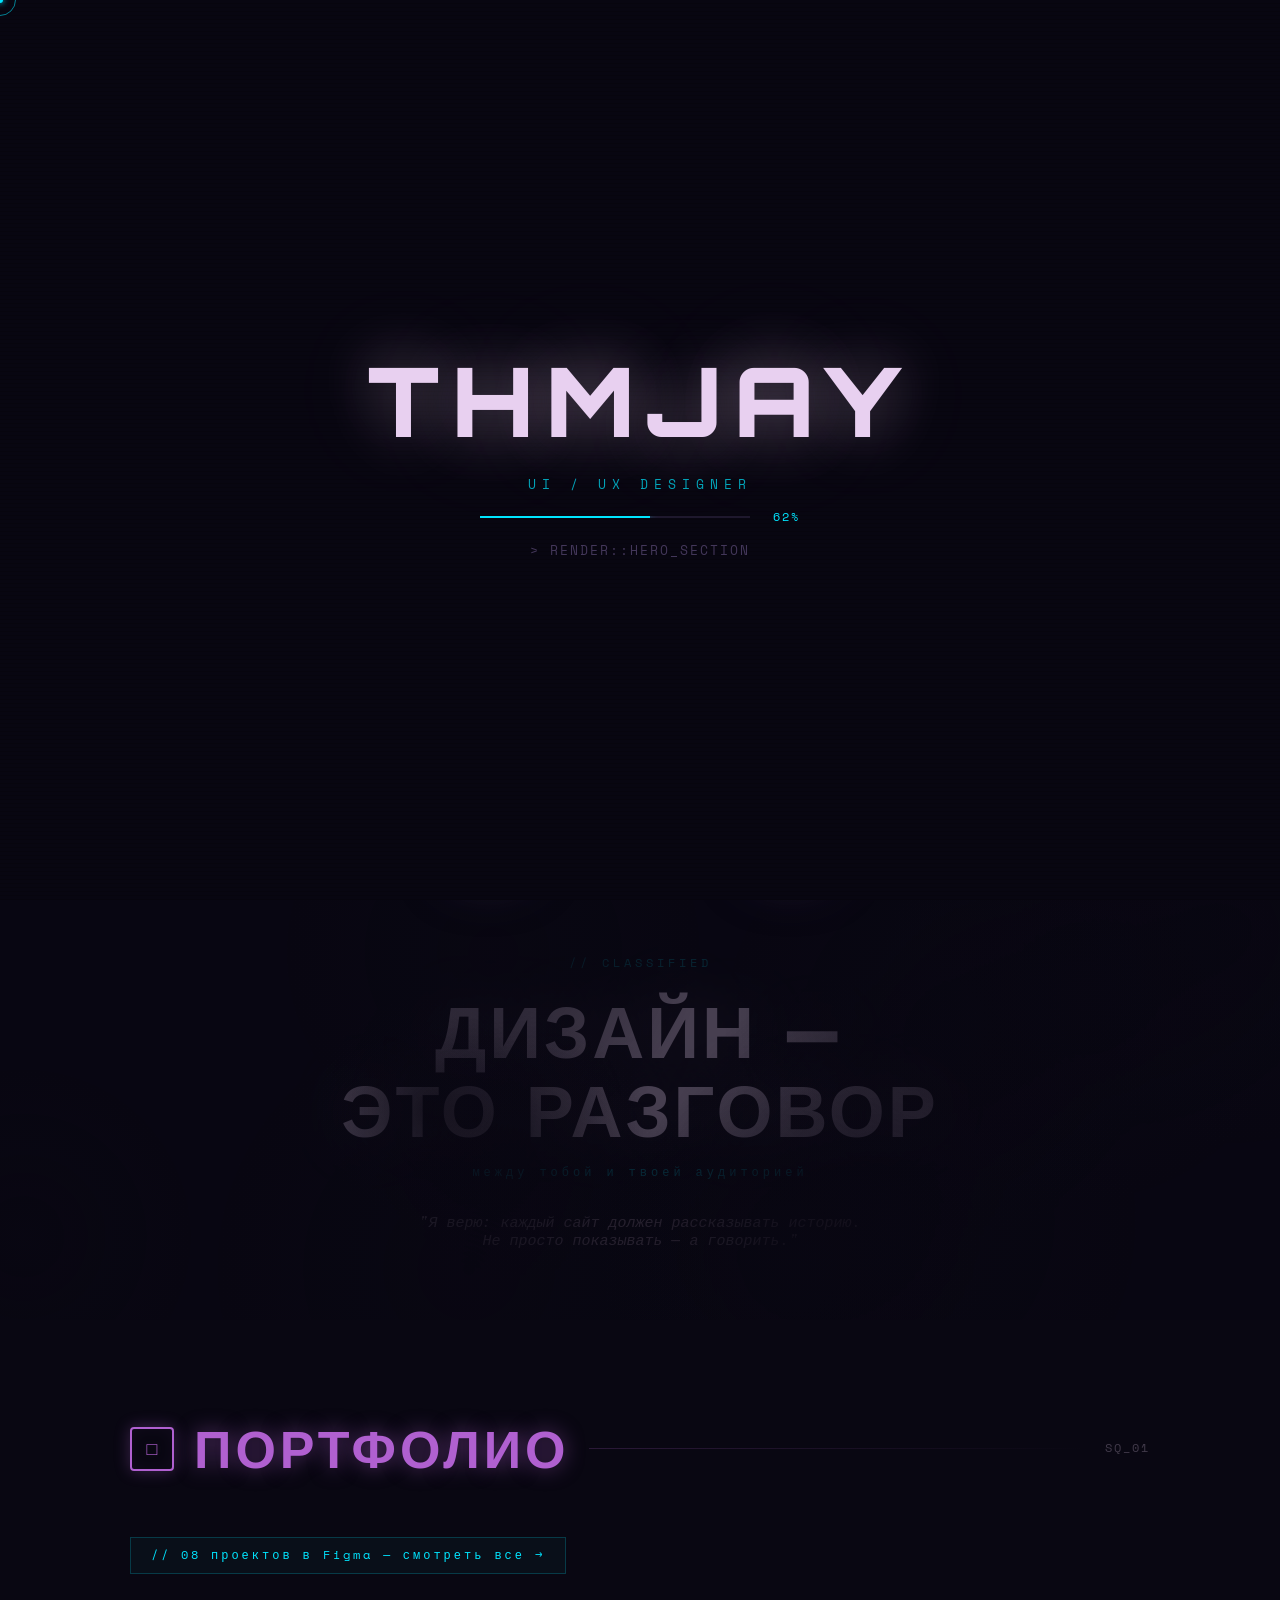
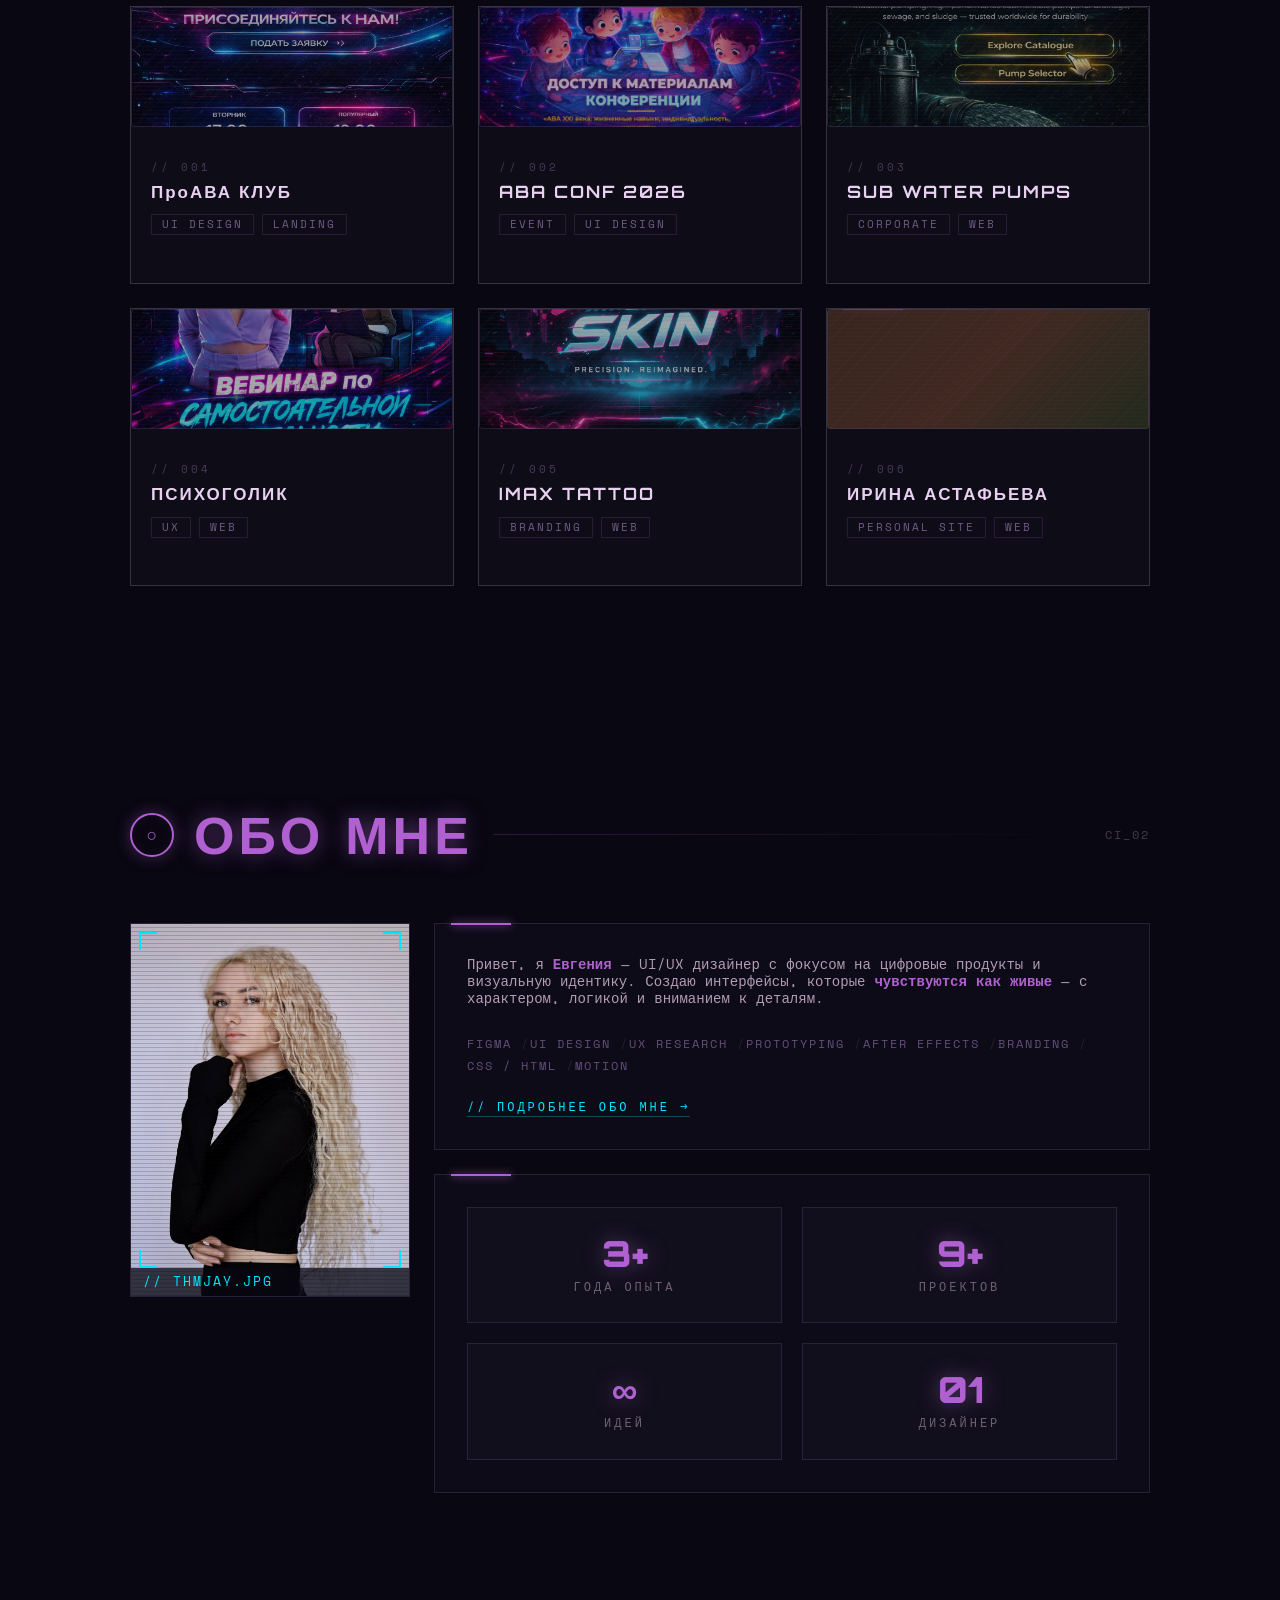
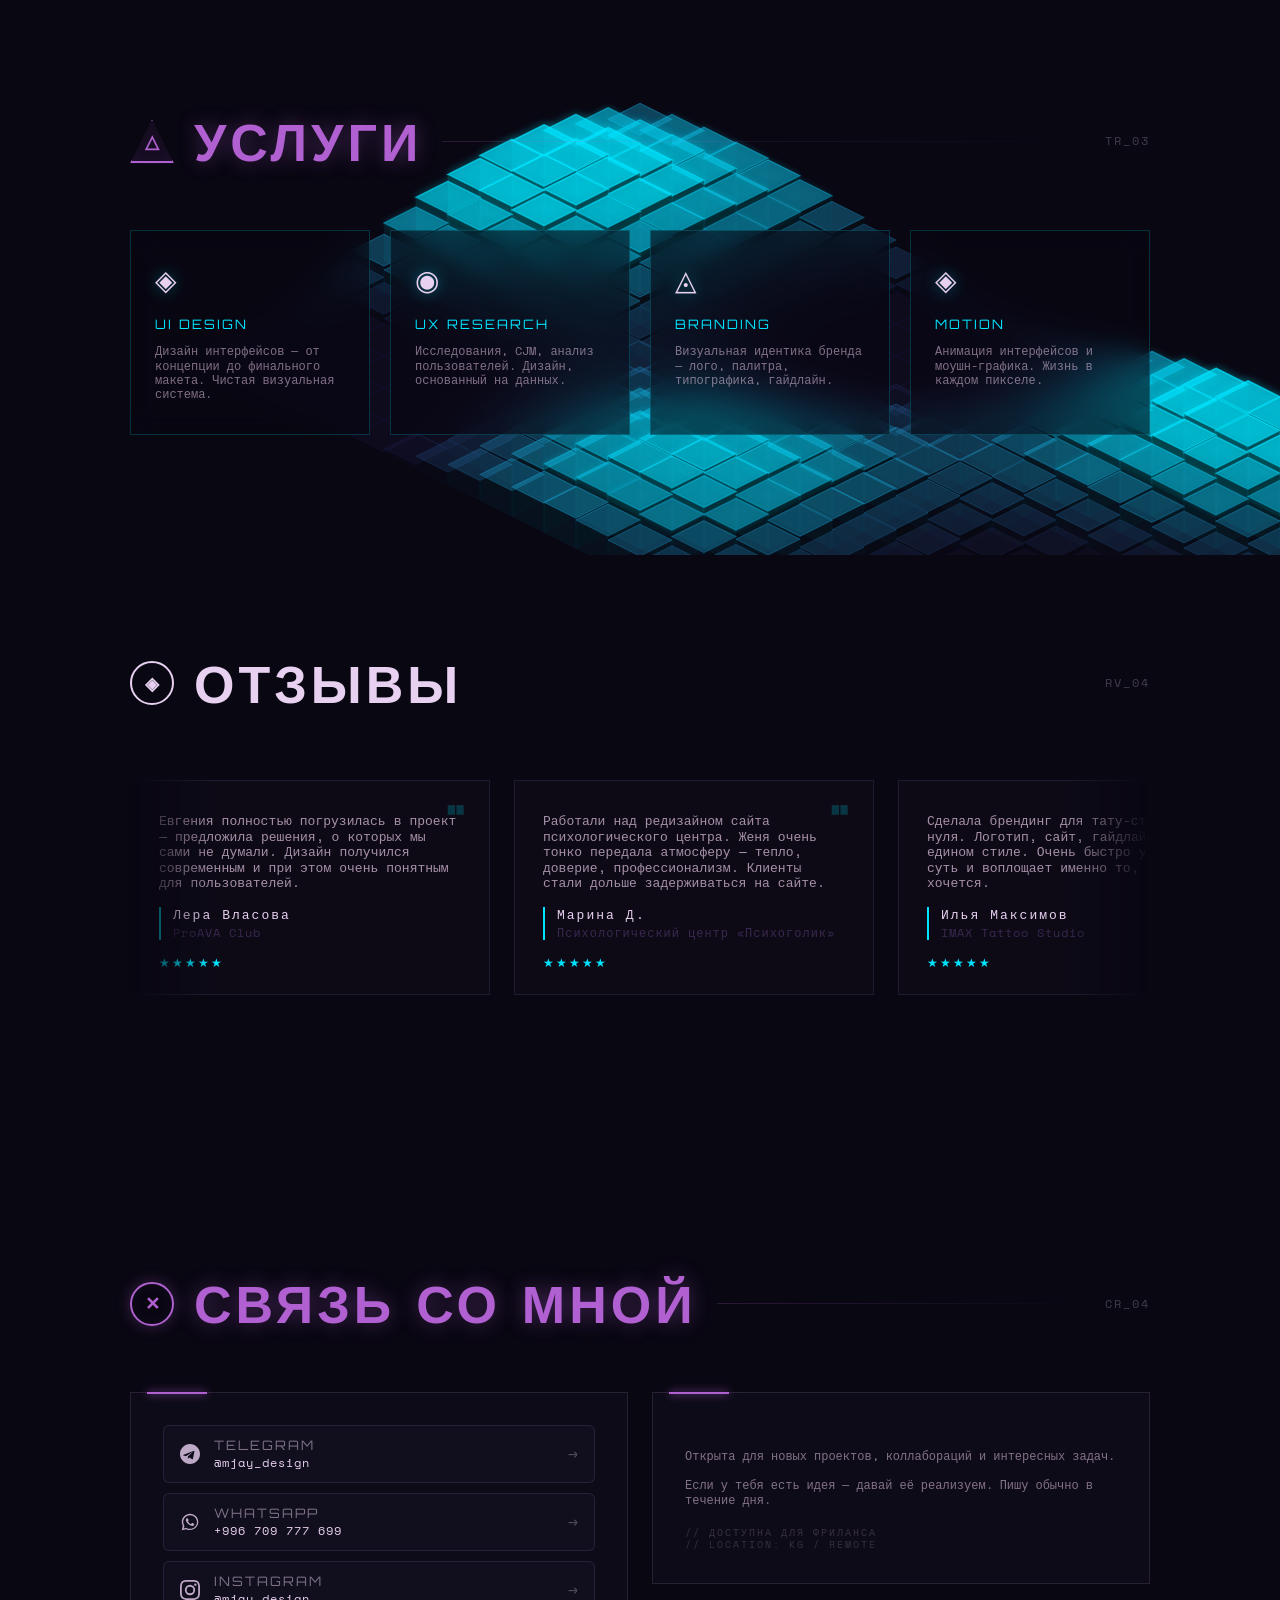
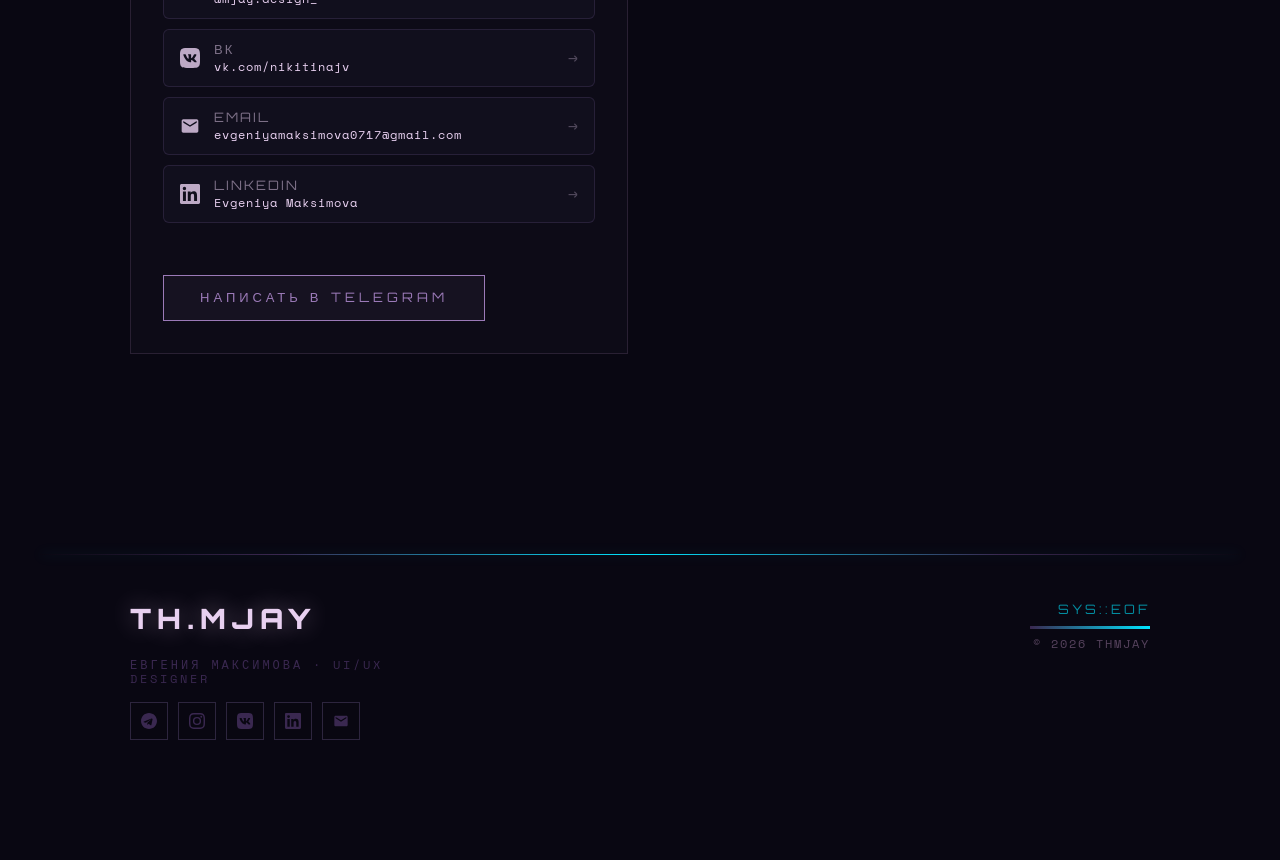
==== commit c4f6d36d: "Add GitHub link to Psihogolik case" ====
--- a/index.html
+++ b/index.html
@@ -617,6 +617,7 @@
     </div>
 
     <a href="https://psihogolik.getcourse.ru/psihogolik.me" target="_blank" class="case-site-btn">ОТКРЫТЬ САЙТ →</a>
+    <a href="https://github.com/MaksimovaJay/Yaroslav-s-website" target="_blank" class="case-site-btn" style="margin-top:8px; opacity:0.6;">GITHUB →</a>
   </div>
 </div>
 
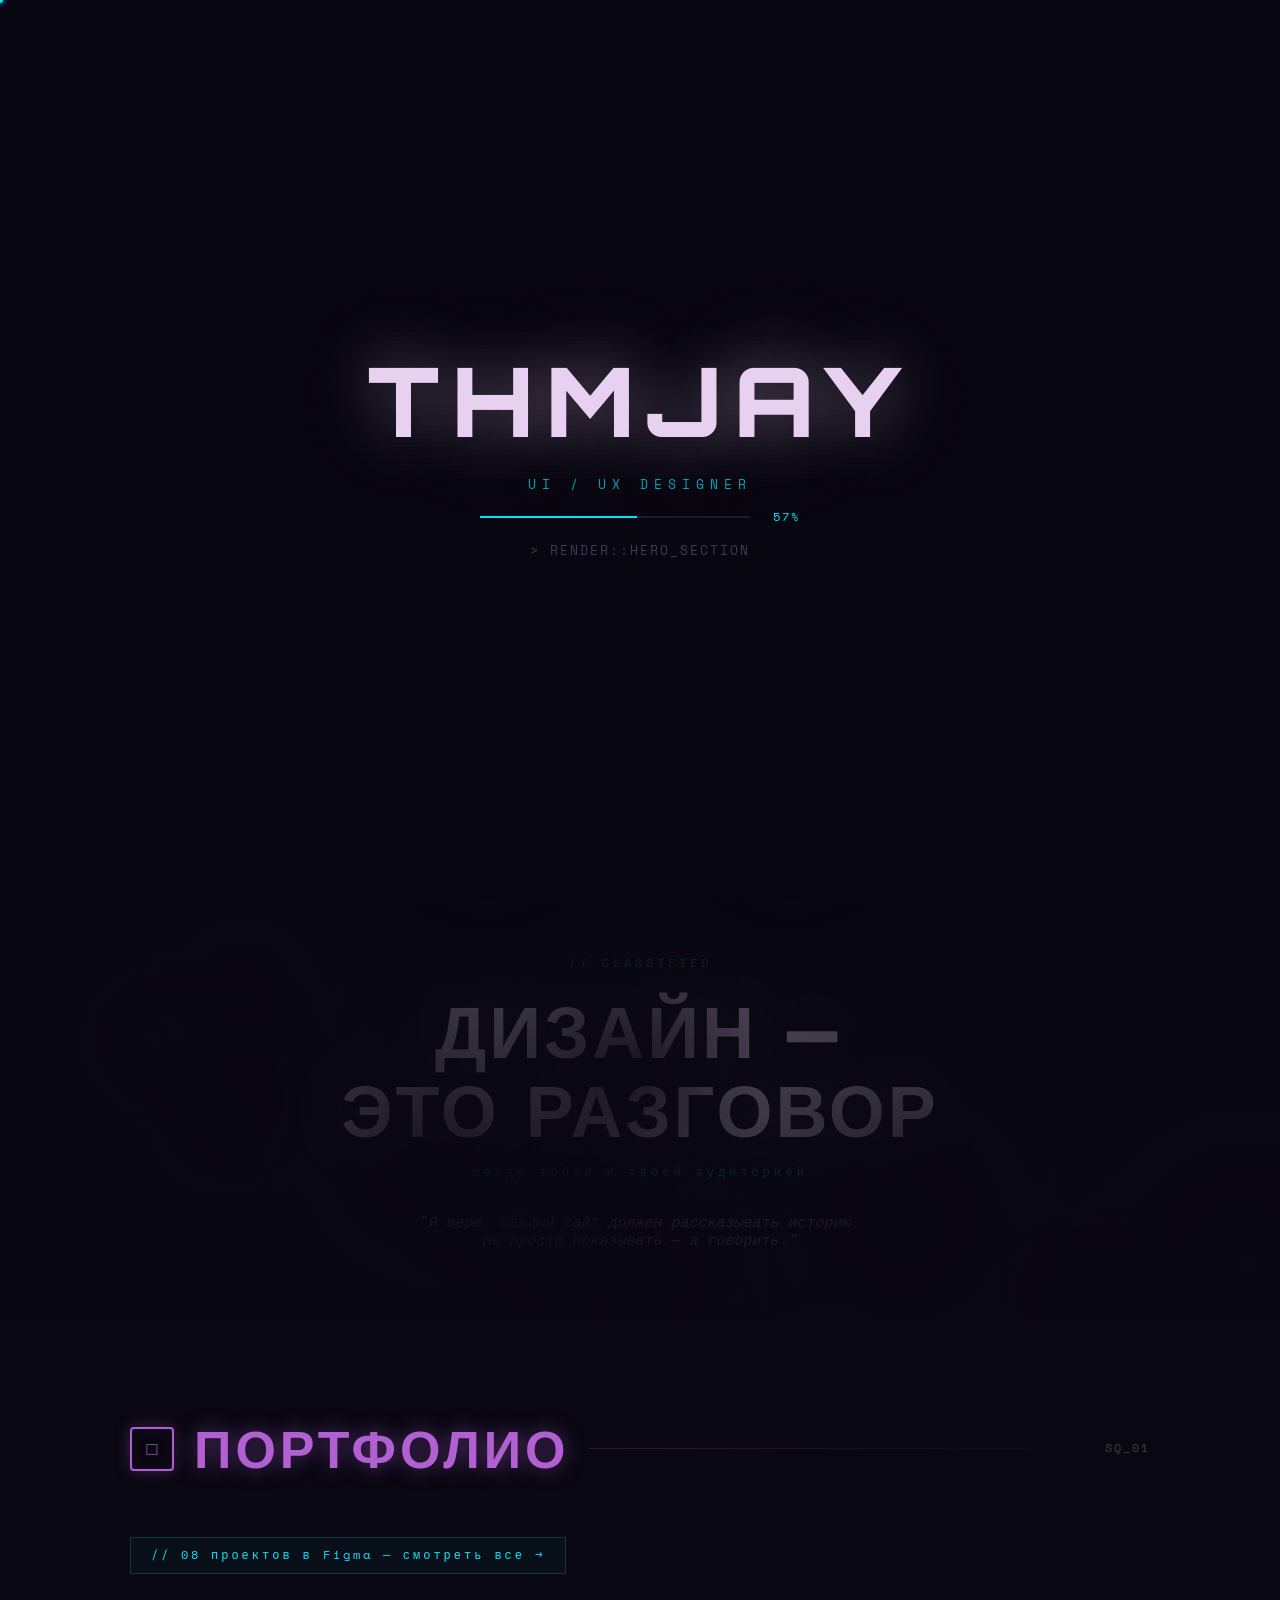
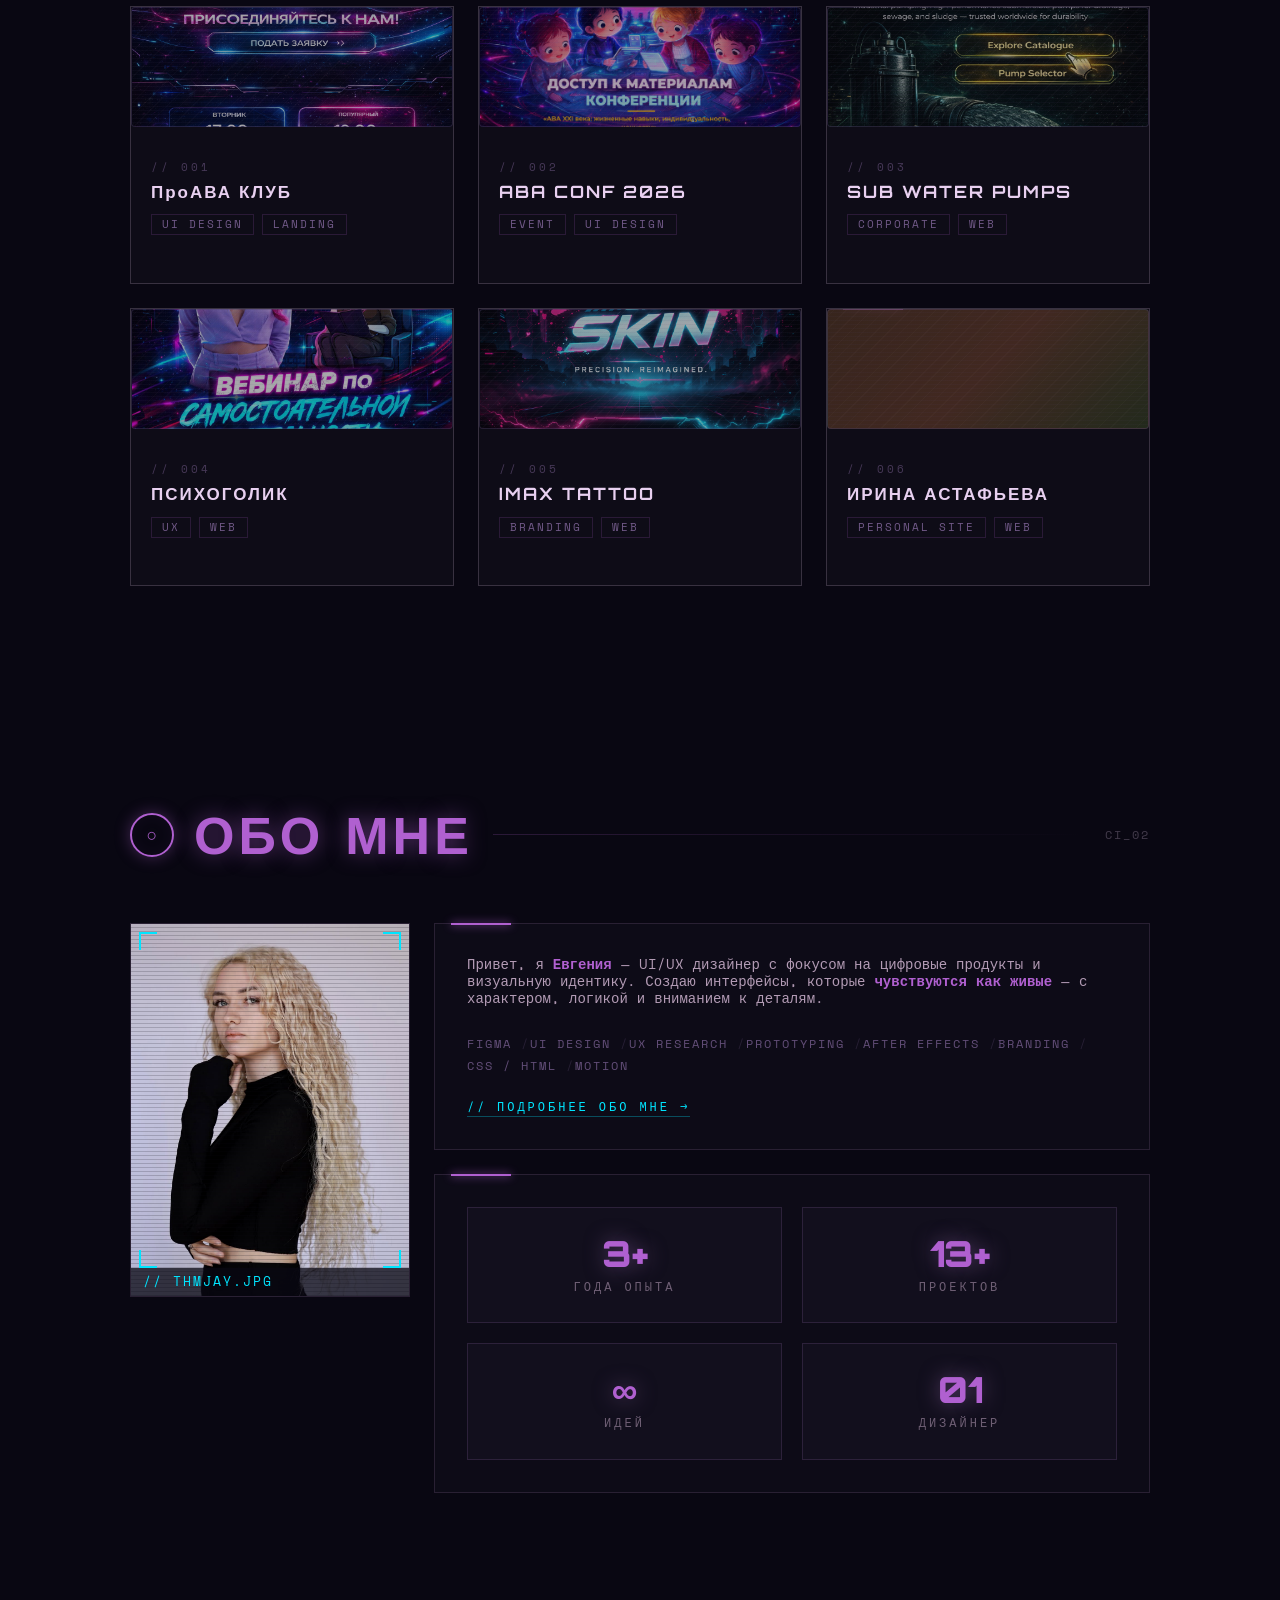
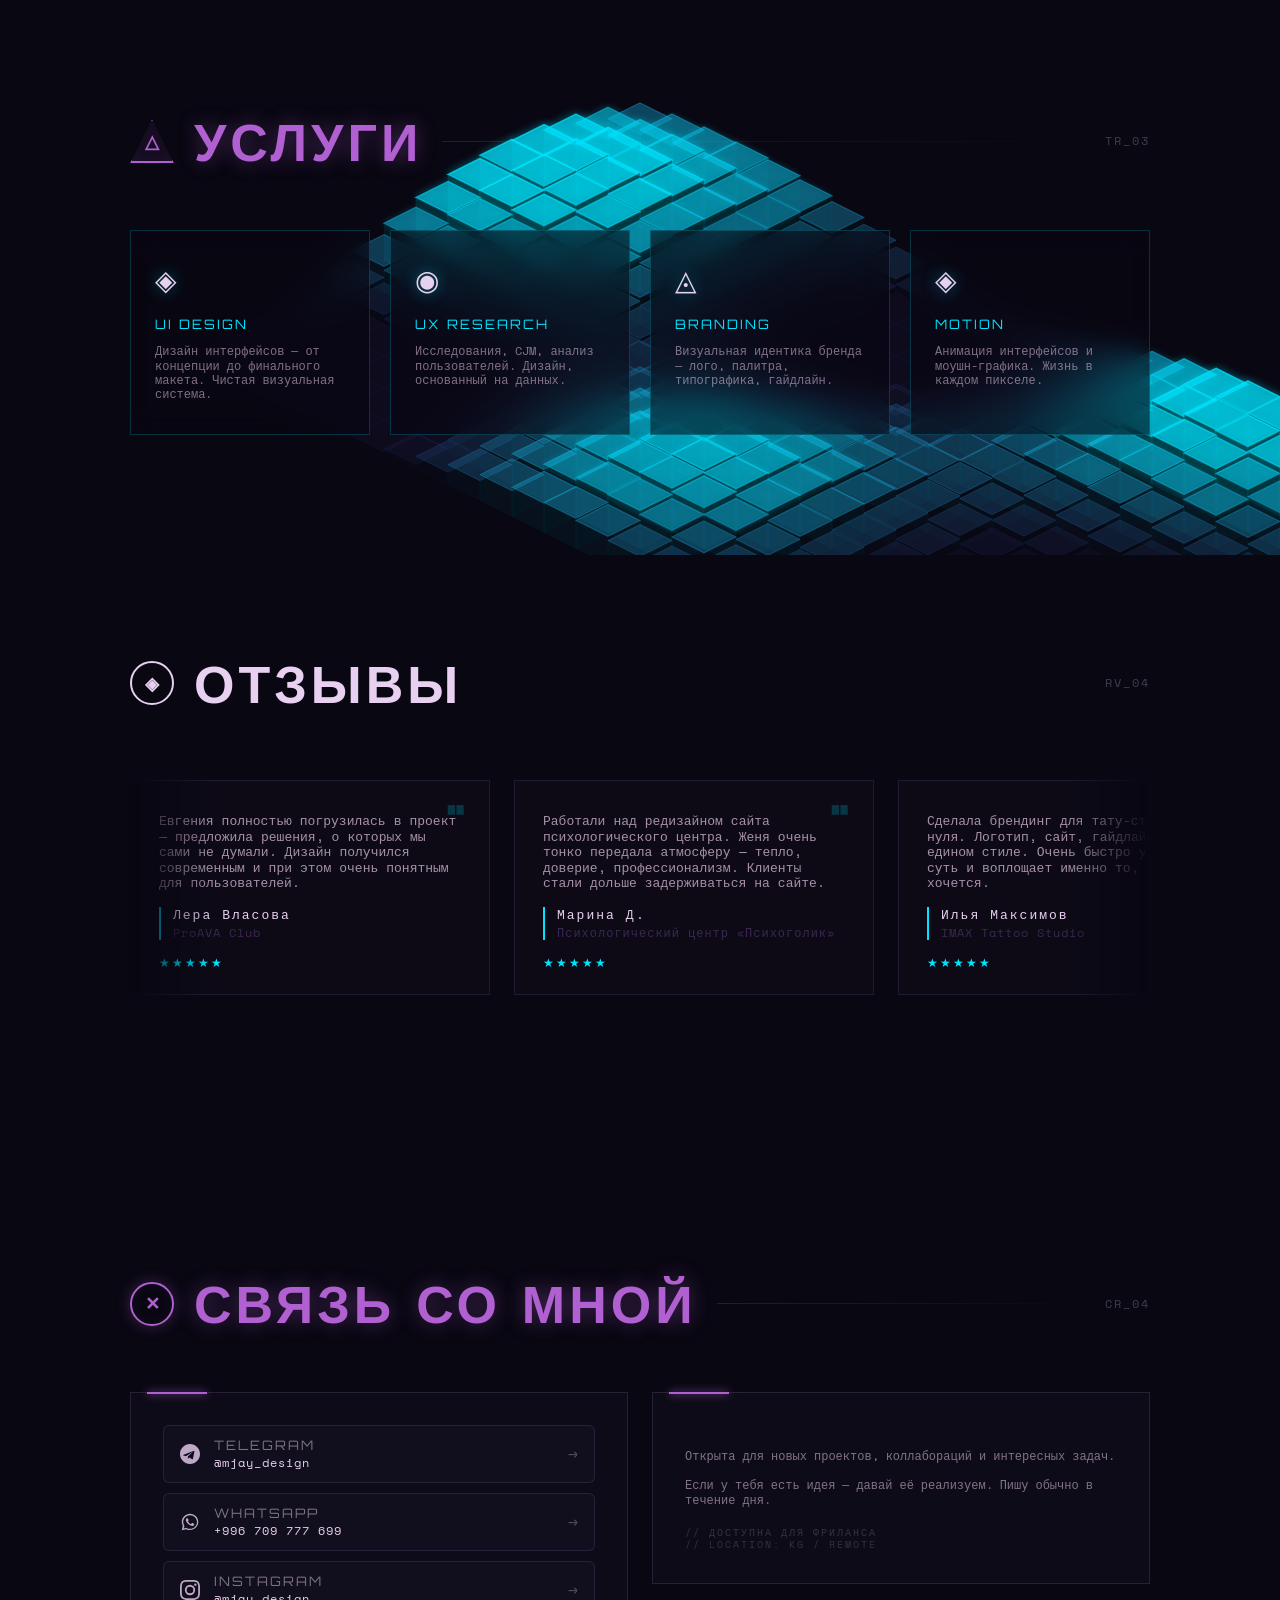
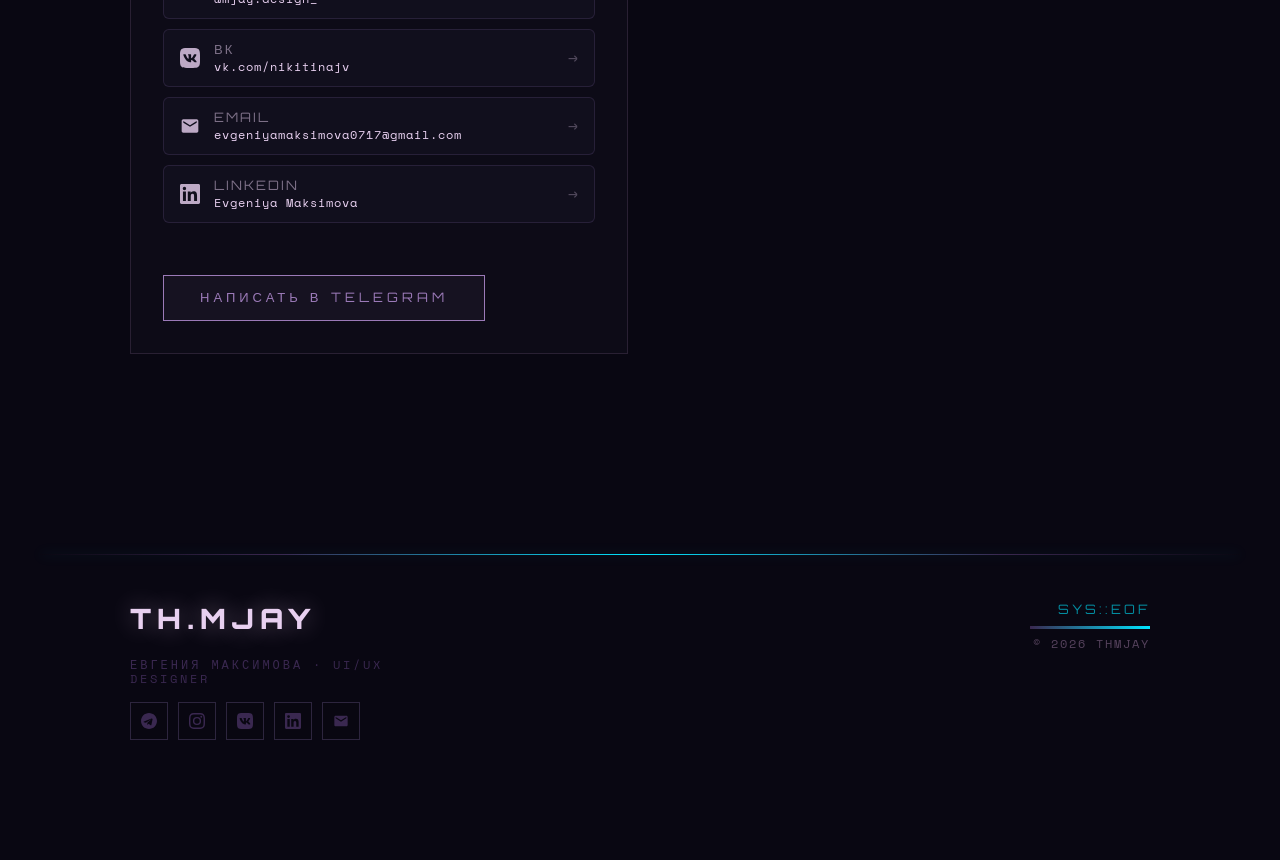
==== commit be3efd56: "Remove lagging cursor ring and trail canvas, update Psihogolik site link Co-Authored-By: Claude Sonn" ====
--- a/index.html
+++ b/index.html
@@ -616,8 +616,7 @@
       </ul>
     </div>
 
-    <a href="https://psihogolik.getcourse.ru/psihogolik.me" target="_blank" class="case-site-btn">ОТКРЫТЬ САЙТ →</a>
-    <a href="https://github.com/MaksimovaJay/Yaroslav-s-website" target="_blank" class="case-site-btn" style="margin-top:8px; opacity:0.6;">GITHUB →</a>
+    <a href="https://maksimovajay.github.io/Yaroslav-s-website/index.html" target="_blank" class="case-site-btn">Сайт →</a>
   </div>
 </div>
 
@@ -769,8 +768,7 @@
 
 <!-- ══ UI EXTRAS ══ -->
 <div id="scroll-progress"></div>
-<div id="custom-cursor"><div id="cursor-dot"></div><div id="cursor-ring"></div></div>
-<canvas id="trail-canvas"></canvas>
+<div id="custom-cursor"><div id="cursor-dot"></div></div>
 <div id="data-sidebar"><canvas id="data-canvas"></canvas></div>
 <div id="konami-flash"></div>
 
@@ -2306,21 +2304,11 @@
   /* ── 1. КАСТОМНЫЙ КУРСОР ── */
   const cur  = document.getElementById('custom-cursor')
   const dot  = document.getElementById('cursor-dot')
-  const ring = document.getElementById('cursor-ring')
-  let mx = 0, my = 0, rx = 0, ry = 0
 
   document.addEventListener('mousemove', e => {
-    mx = e.clientX; my = e.clientY
-    dot.style.left = mx + 'px'; dot.style.top = my + 'px'
+    dot.style.left = e.clientX + 'px'; dot.style.top = e.clientY + 'px'
     document.documentElement.classList.add('has-custom-cursor')
   })
-  // кольцо чуть отстаёт
-  ;(function loopRing() {
-    rx += (mx - rx) * 0.12
-    ry += (my - ry) * 0.12
-    ring.style.left = rx + 'px'; ring.style.top = ry + 'px'
-    requestAnimationFrame(loopRing)
-  })()
 
   document.addEventListener('mousedown', () => cur.classList.add('clicking'))
   document.addEventListener('mouseup',   () => cur.classList.remove('clicking'))
@@ -2330,32 +2318,6 @@
     el.addEventListener('mouseleave', () => cur.classList.remove('hovering'))
   })
 
-  /* ── 2. CURSOR TRAIL ── */
-  const tc  = document.getElementById('trail-canvas')
-  const tct = tc.getContext('2d')
-  tc.width  = window.innerWidth
-  tc.height = window.innerHeight
-  window.addEventListener('resize', () => { tc.width = window.innerWidth; tc.height = window.innerHeight })
-
-  const particles = []
-  document.addEventListener('mousemove', e => {
-    particles.push({ x: e.clientX, y: e.clientY, r: 3, a: 0.7, life: 1 })
-    if (particles.length > 60) particles.shift()
-  })
-  ;(function trailLoop() {
-    tct.clearRect(0, 0, tc.width, tc.height)
-    for (let i = particles.length - 1; i >= 0; i--) {
-      const p = particles[i]
-      p.life -= 0.045
-      p.r    *= 0.93
-      if (p.life <= 0) { particles.splice(i, 1); continue }
-      tct.beginPath()
-      tct.arc(p.x, p.y, p.r, 0, Math.PI * 2)
-      tct.fillStyle = `rgba(0,229,255,${p.life * 0.45})`
-      tct.fill()
-    }
-    requestAnimationFrame(trailLoop)
-  })()
 
   /* ── 3. SCROLL PROGRESS ── */
   const prog = document.getElementById('scroll-progress')
--- a/style.css
+++ b/style.css
@@ -219,25 +219,8 @@
   box-shadow: 0 0 6px var(--tr);
   transition: transform 0.1s, background 0.2s;
 }
-#cursor-ring {
-  position: absolute;
-  width: 32px; height: 32px;
-  border: 1px solid rgba(0,229,255,0.55);
-  border-radius: 50%;
-  transform: translate(-50%, -50%);
-  transition: width 0.2s, height 0.2s, opacity 0.2s, border-color 0.2s;
-}
 #custom-cursor.hovering #cursor-dot { transform: translate(-50%,-50%) scale(2.2); background: var(--pink); }
-#custom-cursor.hovering #cursor-ring { width: 48px; height: 48px; border-color: var(--pink); opacity: 0.6; }
 #custom-cursor.clicking #cursor-dot { transform: translate(-50%,-50%) scale(0.5); }
-#custom-cursor.clicking #cursor-ring { width: 20px; height: 20px; opacity: 1; }
-
-/* cursor trail canvas */
-#trail-canvas {
-  position: fixed; inset: 0;
-  pointer-events: none; z-index: 9990;
-  width: 100%; height: 100%;
-}
 
 /* scroll progress */
 #scroll-progress {
@@ -2168,8 +2151,7 @@
   /* Убираем декоративные фиксированные элементы */
   #controller-wrap,
   #controller-hint,
-  #data-sidebar,
-  #trail-canvas { display: none !important; }
+  #data-sidebar { display: none !important; }
 
   /* Курсор — возвращаем системный на тач */
   .has-custom-cursor,
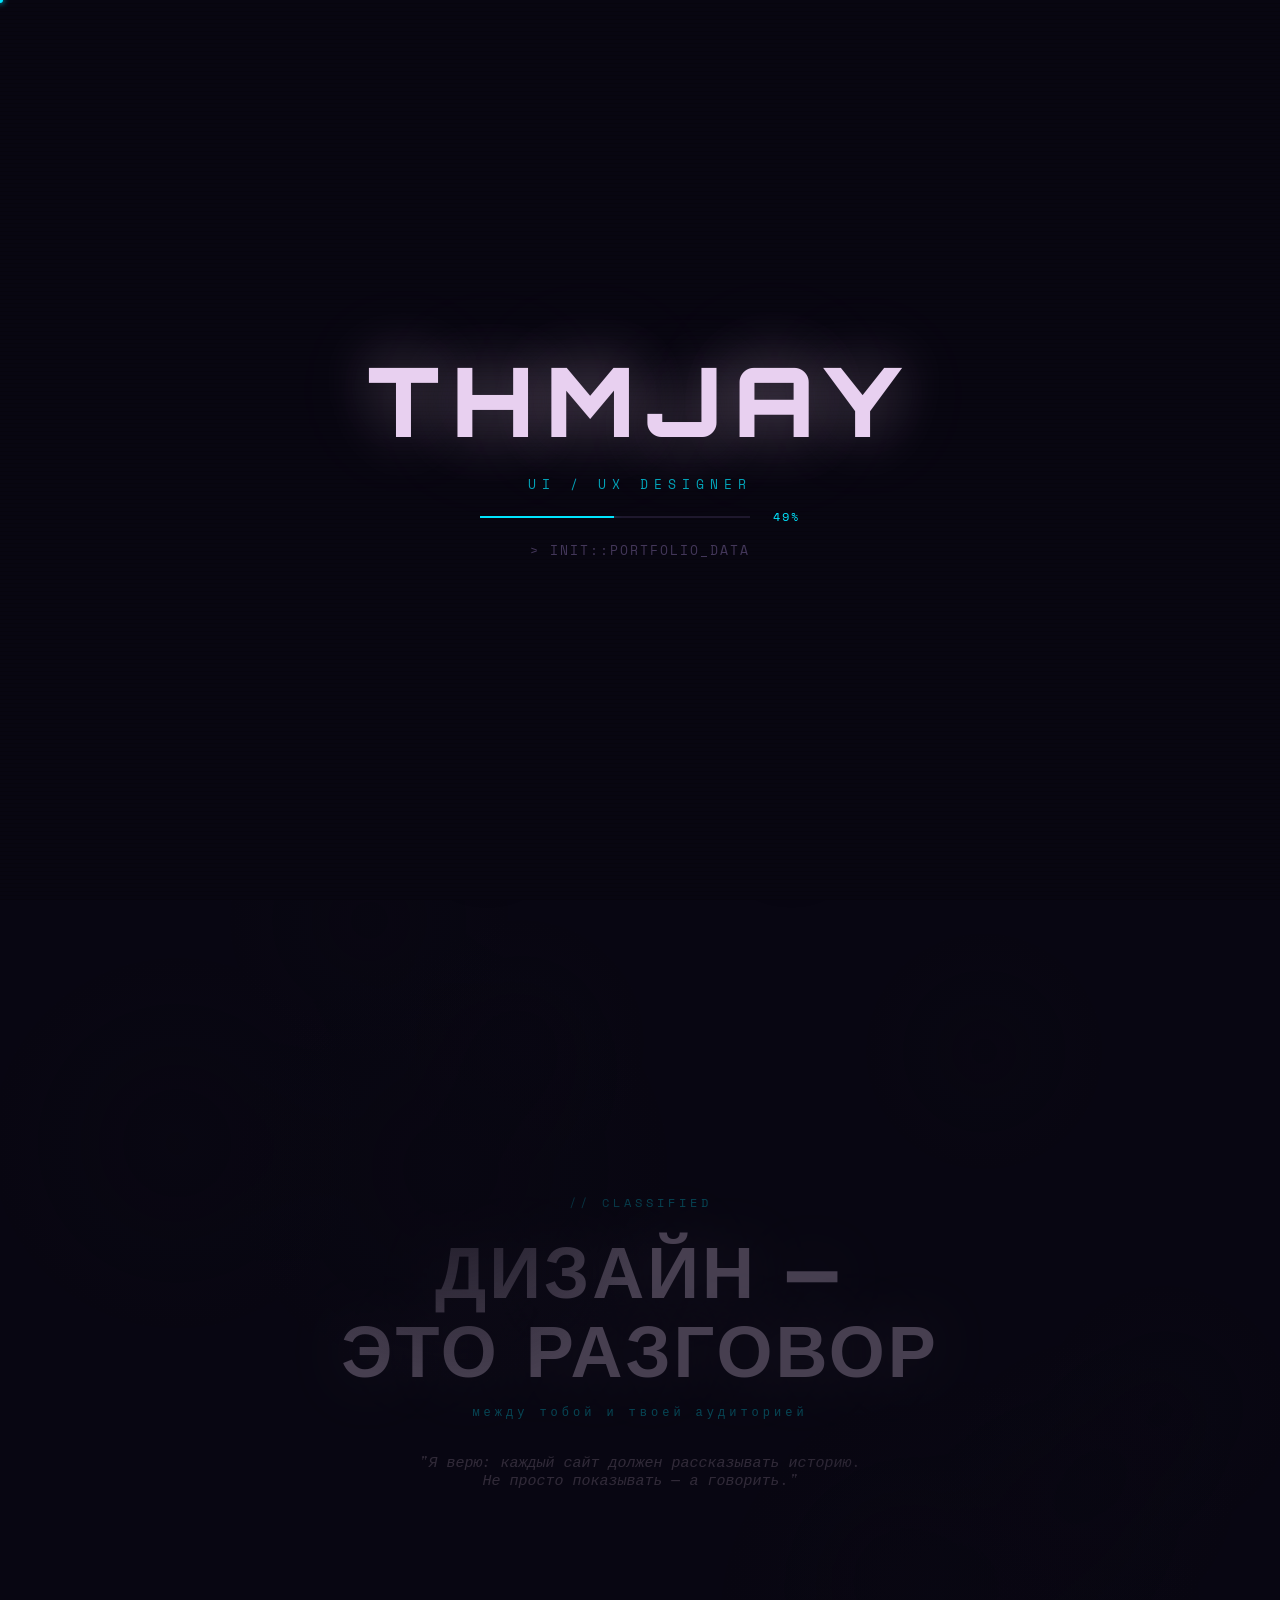
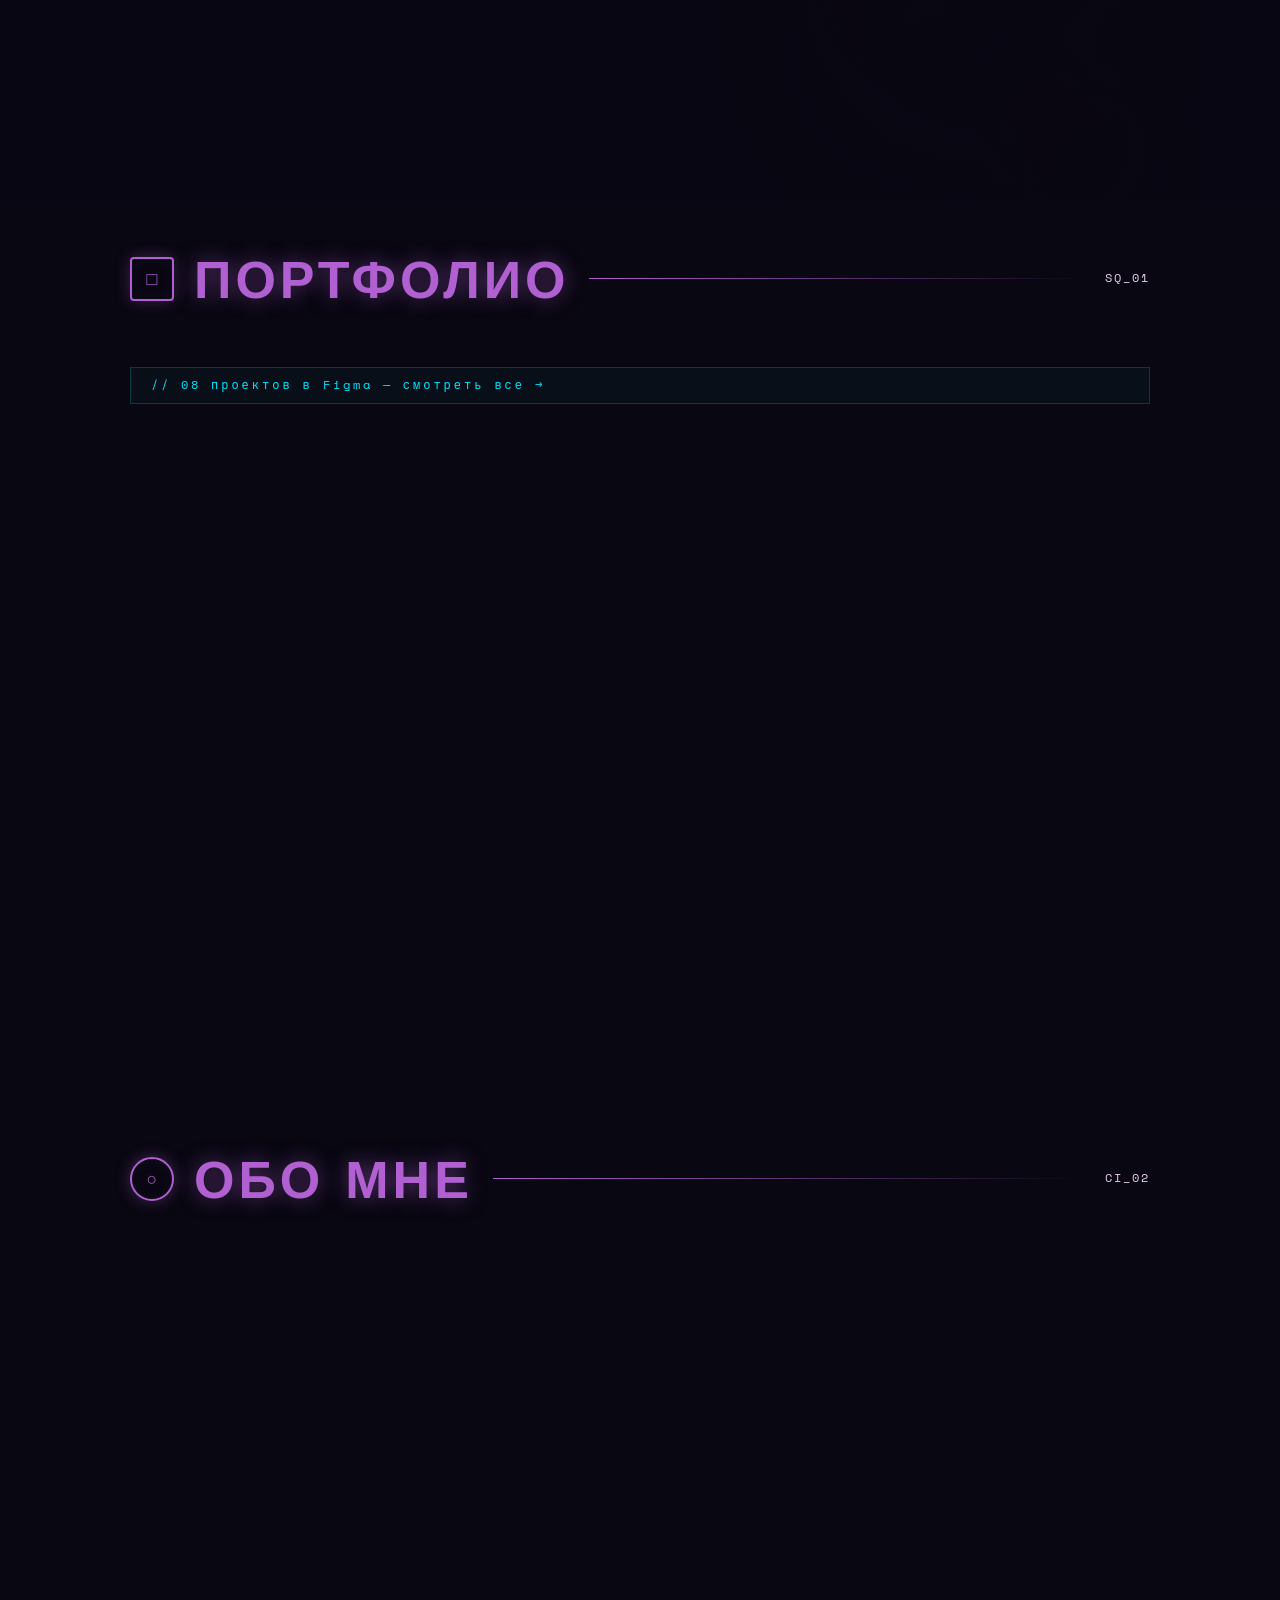
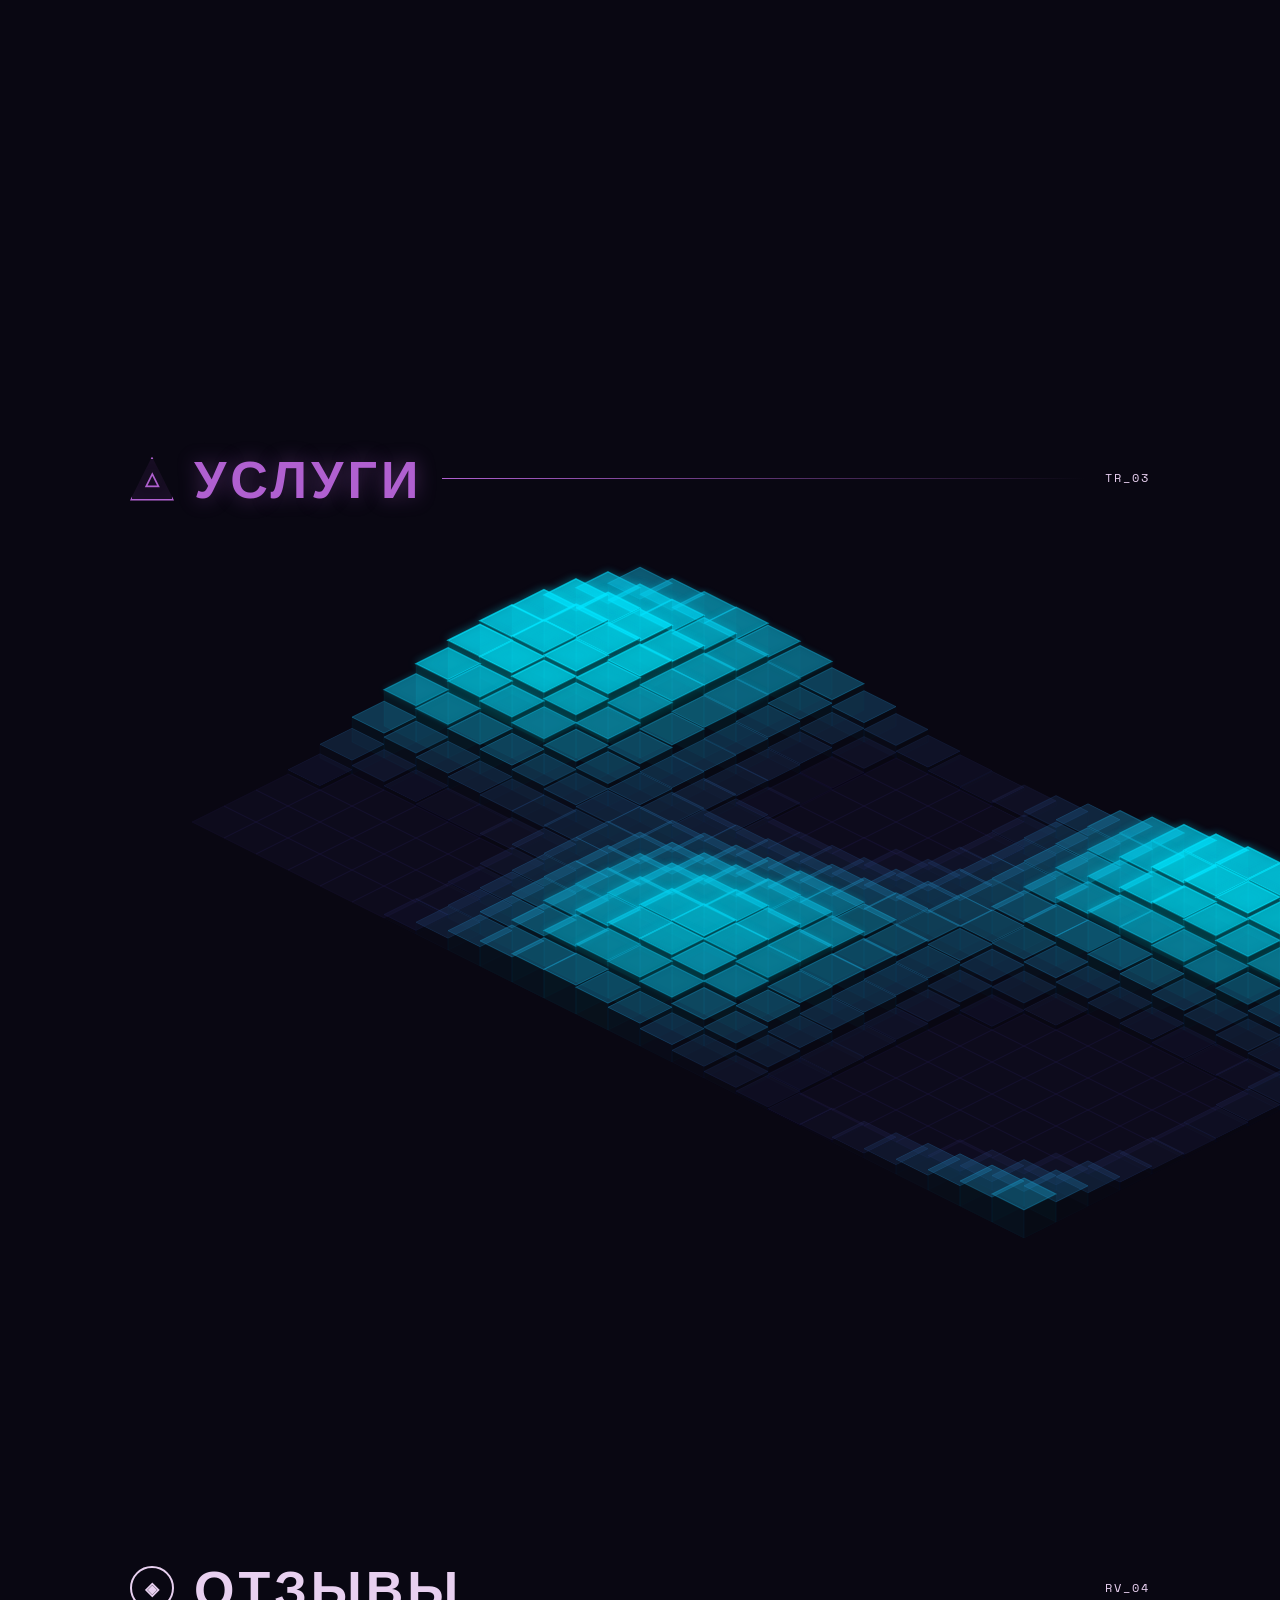
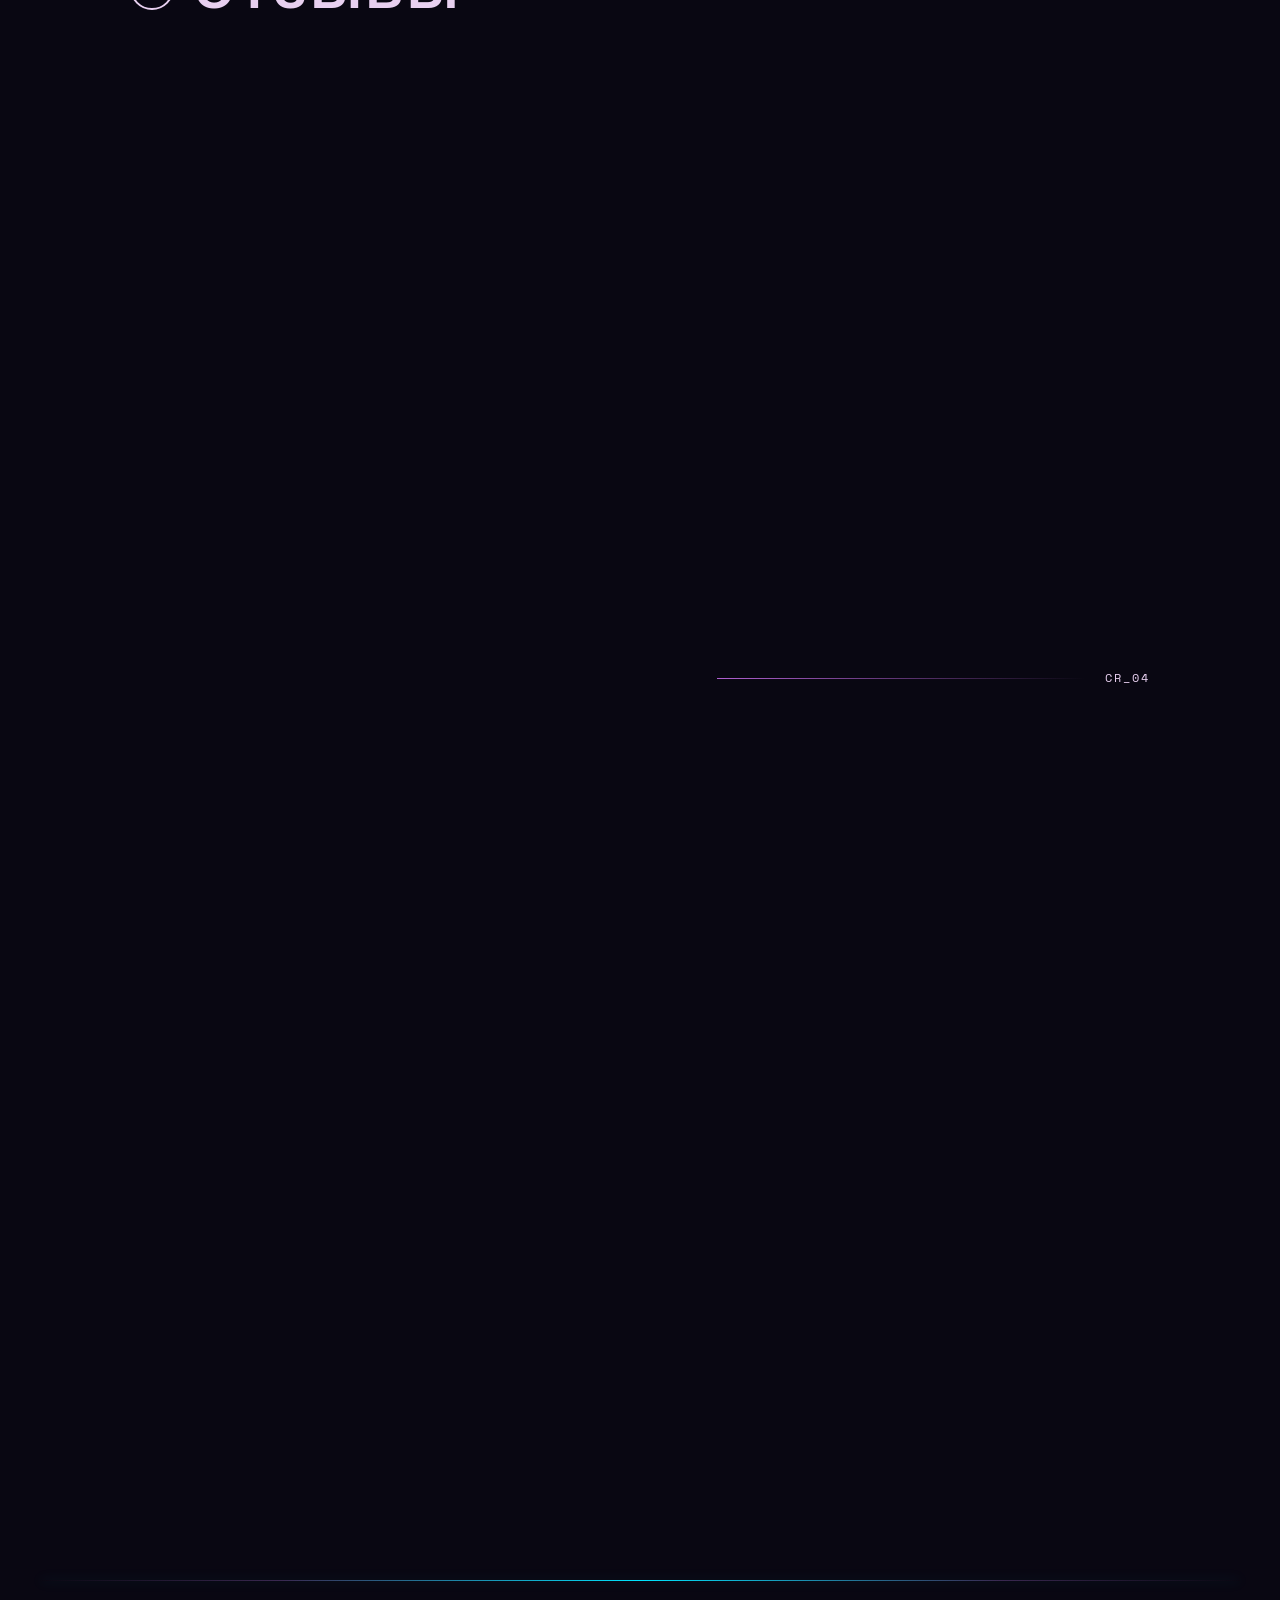
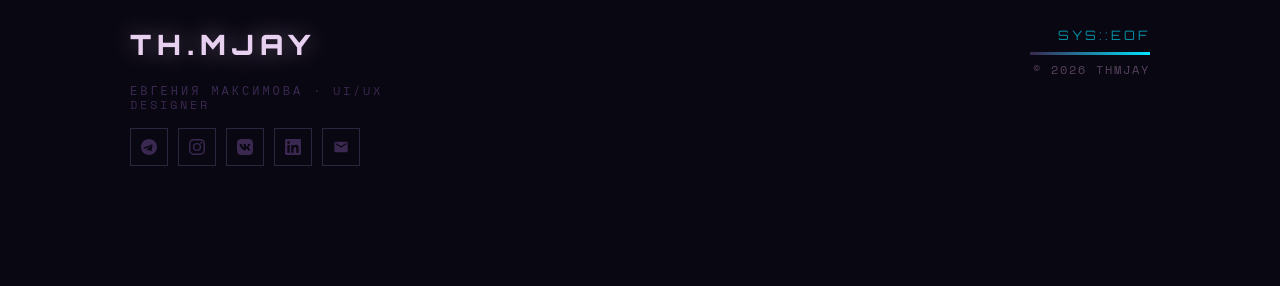
==== commit 35de4fed: "Add fullpage scroll snap with GSAP entrance animations and nav dots Co-Authored-By: Claude Sonnet 4." ====
--- a/index.html
+++ b/index.html
@@ -2338,14 +2338,73 @@
 
   /* neon flicker убран — лишний шум */
 
-  /* ── 6. SCROLL REVEAL ── */
-  document.querySelectorAll('.cyber-section, .cyber-panel, .fw-card, .rv-card').forEach(el => {
+  /* ── 6. SCROLL REVEAL + FULLPAGE ANIMATIONS ── */
+
+  // Панели и карточки: reveal при входе, сброс при выходе
+  const revObs = new IntersectionObserver(entries => {
+    entries.forEach(e => {
+      if (e.isIntersecting) e.target.classList.add('visible')
+      else e.target.classList.remove('visible')
+    })
+  }, { threshold: 0.15 })
+  document.querySelectorAll('.cyber-panel, .fw-card, .rv-card').forEach(el => {
     el.classList.add('reveal')
-  })
-  const revObs = new IntersectionObserver(entries => {
-    entries.forEach(e => { if (e.isIntersecting) { e.target.classList.add('visible'); revObs.unobserve(e.target) } })
-  }, { threshold: 0.1 })
-  document.querySelectorAll('.reveal').forEach(el => revObs.observe(el))
+    revObs.observe(el)
+  })
+
+  // Секционные анимации: заголовки + fog-контент через GSAP
+  const secObs = new IntersectionObserver(entries => {
+    entries.forEach(({ target, isIntersecting }) => {
+      const items = target.querySelectorAll(
+        '.section-header > *, .fog-content > *, .figma-portfolio-link'
+      )
+      if (!items.length) return
+      if (isIntersecting) {
+        gsap.fromTo(items,
+          { opacity: 0, y: 28 },
+          { opacity: 1, y: 0, duration: 0.55, stagger: 0.09, ease: 'power2.out', overwrite: true }
+        )
+      } else {
+        gsap.set(items, { opacity: 0, y: 18 })
+      }
+    })
+  }, { threshold: 0.2 })
+  document.querySelectorAll('section:not(#hero)').forEach(s => secObs.observe(s))
+
+  // Nav dots
+  const FP_SECTIONS = [
+    { id: 'hero',        label: 'HOME' },
+    { id: 'fog-section', label: 'INTRO' },
+    { id: 'portfolio',   label: 'WORK' },
+    { id: 'about',       label: 'ABOUT' },
+    { id: 'services',    label: 'SERVICES' },
+    { id: 'reviews',     label: 'REVIEWS' },
+    { id: 'contact',     label: 'CONTACT' },
+  ]
+  const fpNav = document.createElement('nav')
+  fpNav.id = 'fp-nav'
+  FP_SECTIONS.forEach(({ id, label }) => {
+    const dot = document.createElement('button')
+    dot.className = 'fp-dot'
+    dot.title = label
+    dot.addEventListener('click', () => {
+      document.getElementById(id)?.scrollIntoView({ behavior: 'smooth' })
+    })
+    fpNav.appendChild(dot)
+  })
+  document.body.appendChild(fpNav)
+
+  const fpDots = [...fpNav.querySelectorAll('.fp-dot')]
+  const dotObs = new IntersectionObserver(entries => {
+    entries.forEach(({ target, isIntersecting }) => {
+      const idx = FP_SECTIONS.findIndex(s => s.id === target.id)
+      if (idx !== -1) fpDots[idx]?.classList.toggle('active', isIntersecting)
+    })
+  }, { threshold: 0.5 })
+  FP_SECTIONS.forEach(({ id }) => {
+    const el = document.getElementById(id)
+    if (el) dotObs.observe(el)
+  })
 
   /* ── 7. СЧЁТЧИКИ ЦИФР ── */
   const counters = document.querySelectorAll('[data-count]')
--- a/style.css
+++ b/style.css
@@ -546,9 +546,14 @@
    КОНТЕНТ СЕКЦИИ
    ======================== */
 .cyber-section {
-  padding: 100px 40px 120px;
+  padding: 50px 40px 30px;
   max-width: 1100px;
   margin: 0 auto;
+  display: flex;
+  flex-direction: column;
+  height: 100vh;
+  box-sizing: border-box;
+  overflow: hidden;
 }
 
 .section-header {
@@ -951,7 +956,7 @@
   z-index: 2;
   max-width: 1100px;
   margin: 0 auto;
-  padding: 100px 40px 120px;
+  padding: 50px 40px 30px;
 }
 
 .services-grid {
@@ -2144,9 +2149,116 @@
 
 
 /* ════════════════════════════════════════
+   FULLPAGE SCROLL
+════════════════════════════════════════ */
+html {
+  scroll-snap-type: y mandatory;
+  overflow-y: scroll;
+  scroll-behavior: smooth;
+}
+
+/* Все секции — snap-точки */
+.hero-section,
+.fog-section,
+#portfolio,
+#about,
+#services,
+#reviews,
+#contact {
+  scroll-snap-align: start;
+  scroll-snap-stop: always;
+  height: 100vh;
+  box-sizing: border-box;
+}
+
+/* Fog: было 420px, теперь полный экран */
+.fog-section { height: 100vh !important; overflow: hidden; }
+
+/* Hero: уже 100vh, просто фиксируем overflow */
+.hero-section { height: 100vh; overflow: hidden; }
+
+/* Portfolio grid: скроллится внутри секции */
+.portfolio-grid {
+  overflow-y: auto;
+  flex: 1;
+  min-height: 0;
+  scrollbar-width: none;
+}
+.portfolio-grid::-webkit-scrollbar { display: none; }
+
+/* About layout: scrollable if tall */
+.about-layout {
+  flex: 1;
+  min-height: 0;
+  overflow-y: auto;
+  scrollbar-width: none;
+}
+.about-layout::-webkit-scrollbar { display: none; }
+
+/* Services */
+.services-bg-section { height: 100vh; overflow: hidden; }
+.services-inner {
+  height: 100%;
+  overflow-y: auto;
+  scrollbar-width: none;
+  box-sizing: border-box;
+}
+.services-inner::-webkit-scrollbar { display: none; }
+
+/* Reviews: центрируем по вертикали */
+#reviews { display: flex; flex-direction: column; justify-content: center; }
+
+/* Contact: скролл если нужен */
+#contact { overflow-y: auto; }
+
+/* Section nav dots */
+#fp-nav {
+  position: fixed;
+  right: 22px;
+  top: 50%;
+  transform: translateY(-50%);
+  display: flex;
+  flex-direction: column;
+  gap: 10px;
+  z-index: 9000;
+}
+.fp-dot {
+  width: 6px;
+  height: 6px;
+  border-radius: 50%;
+  background: rgba(0,229,255,0.2);
+  border: 1px solid rgba(0,229,255,0.4);
+  cursor: pointer;
+  transition: all 0.3s ease;
+  display: block;
+  padding: 0;
+  outline: none;
+  appearance: none;
+}
+.fp-dot.active {
+  background: var(--tr);
+  box-shadow: 0 0 8px var(--tr);
+  height: 20px;
+  border-radius: 3px;
+}
+
+/* ════════════════════════════════════════
    MOBILE — 768px (планшет)
 ════════════════════════════════════════ */
 @media (max-width: 768px) {
+
+  /* Fullpage: сбрасываем snap и фиксированные высоты */
+  html { scroll-snap-type: none; }
+  .hero-section, .fog-section, #portfolio, #about, #services, #reviews, #contact {
+    height: auto;
+    min-height: 100svh;
+    scroll-snap-align: none;
+    overflow: visible;
+  }
+  .fog-section { height: 420px !important; overflow: hidden; }
+  .cyber-section { height: auto; display: block; overflow: visible; }
+  .about-layout, .portfolio-grid, .services-inner { overflow: visible; }
+  #fp-nav { display: none; }
 
   /* Убираем декоративные фиксированные элементы */
   #controller-wrap,
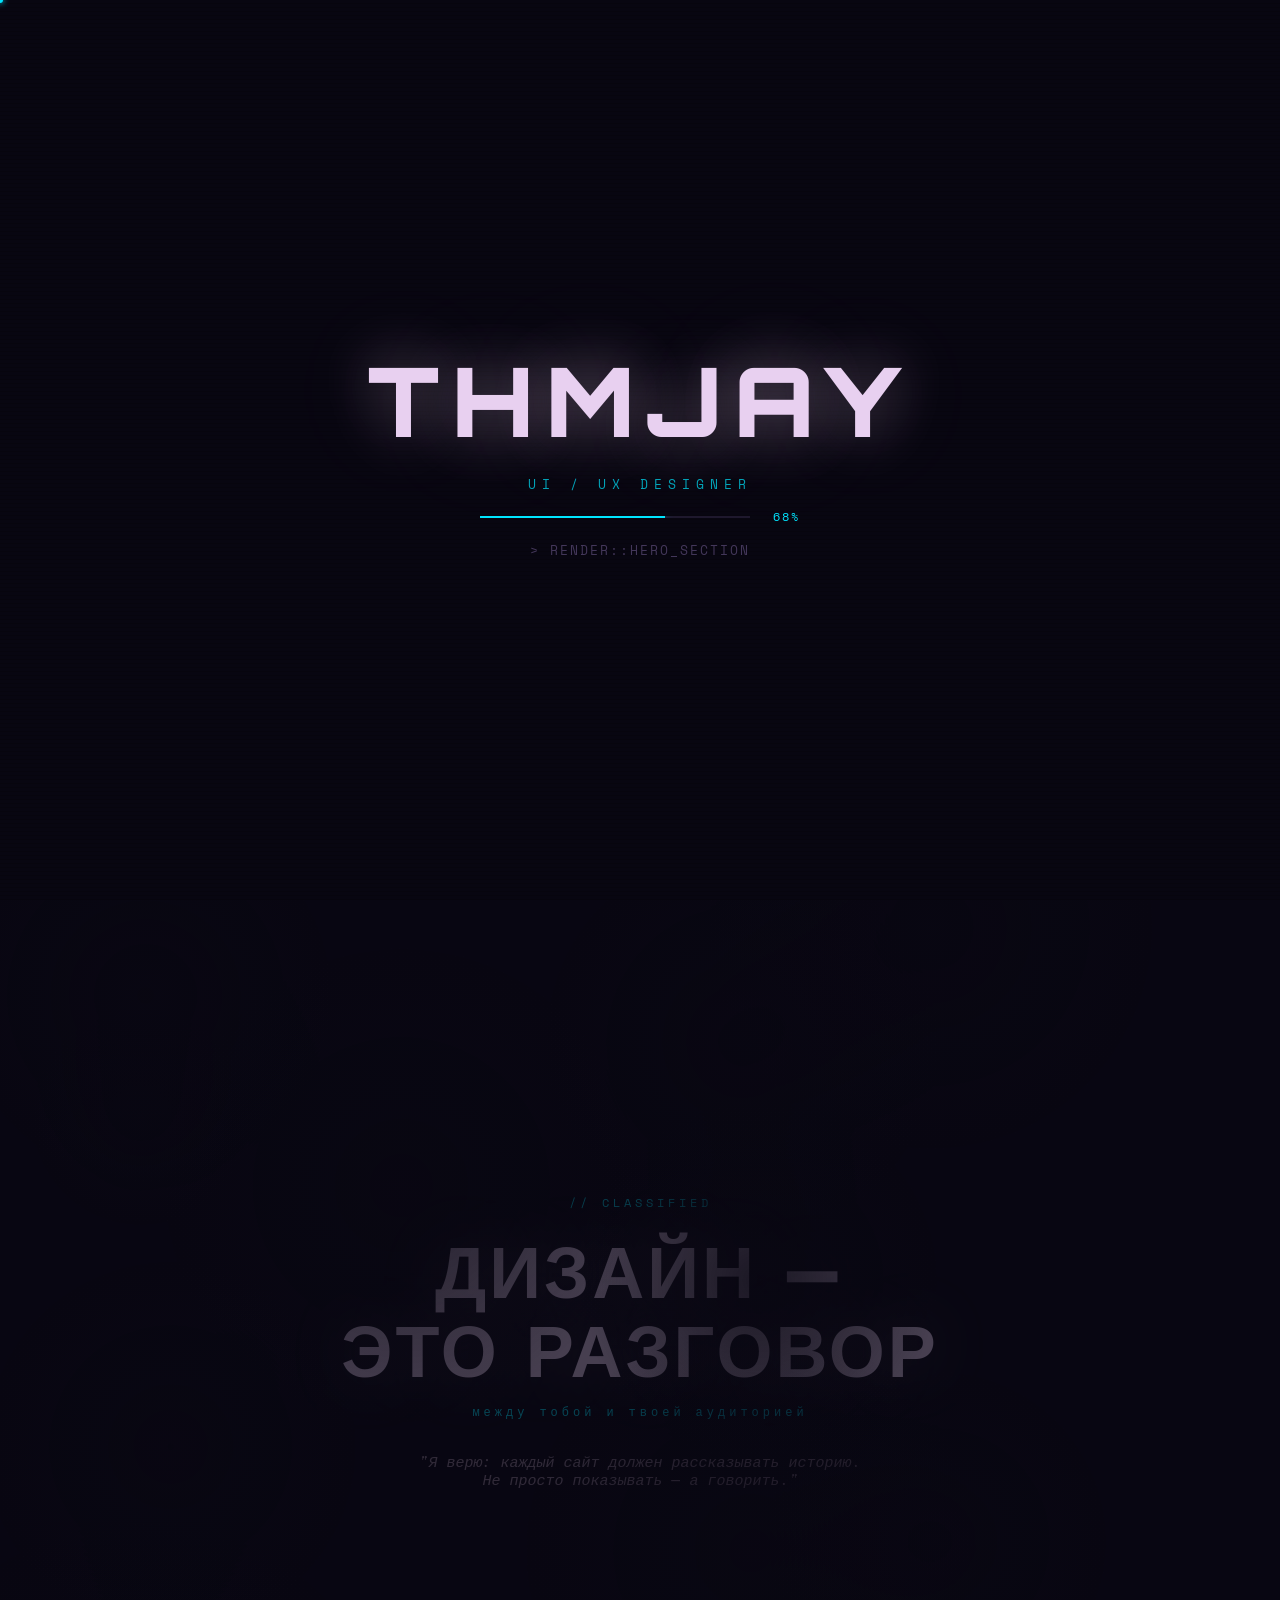
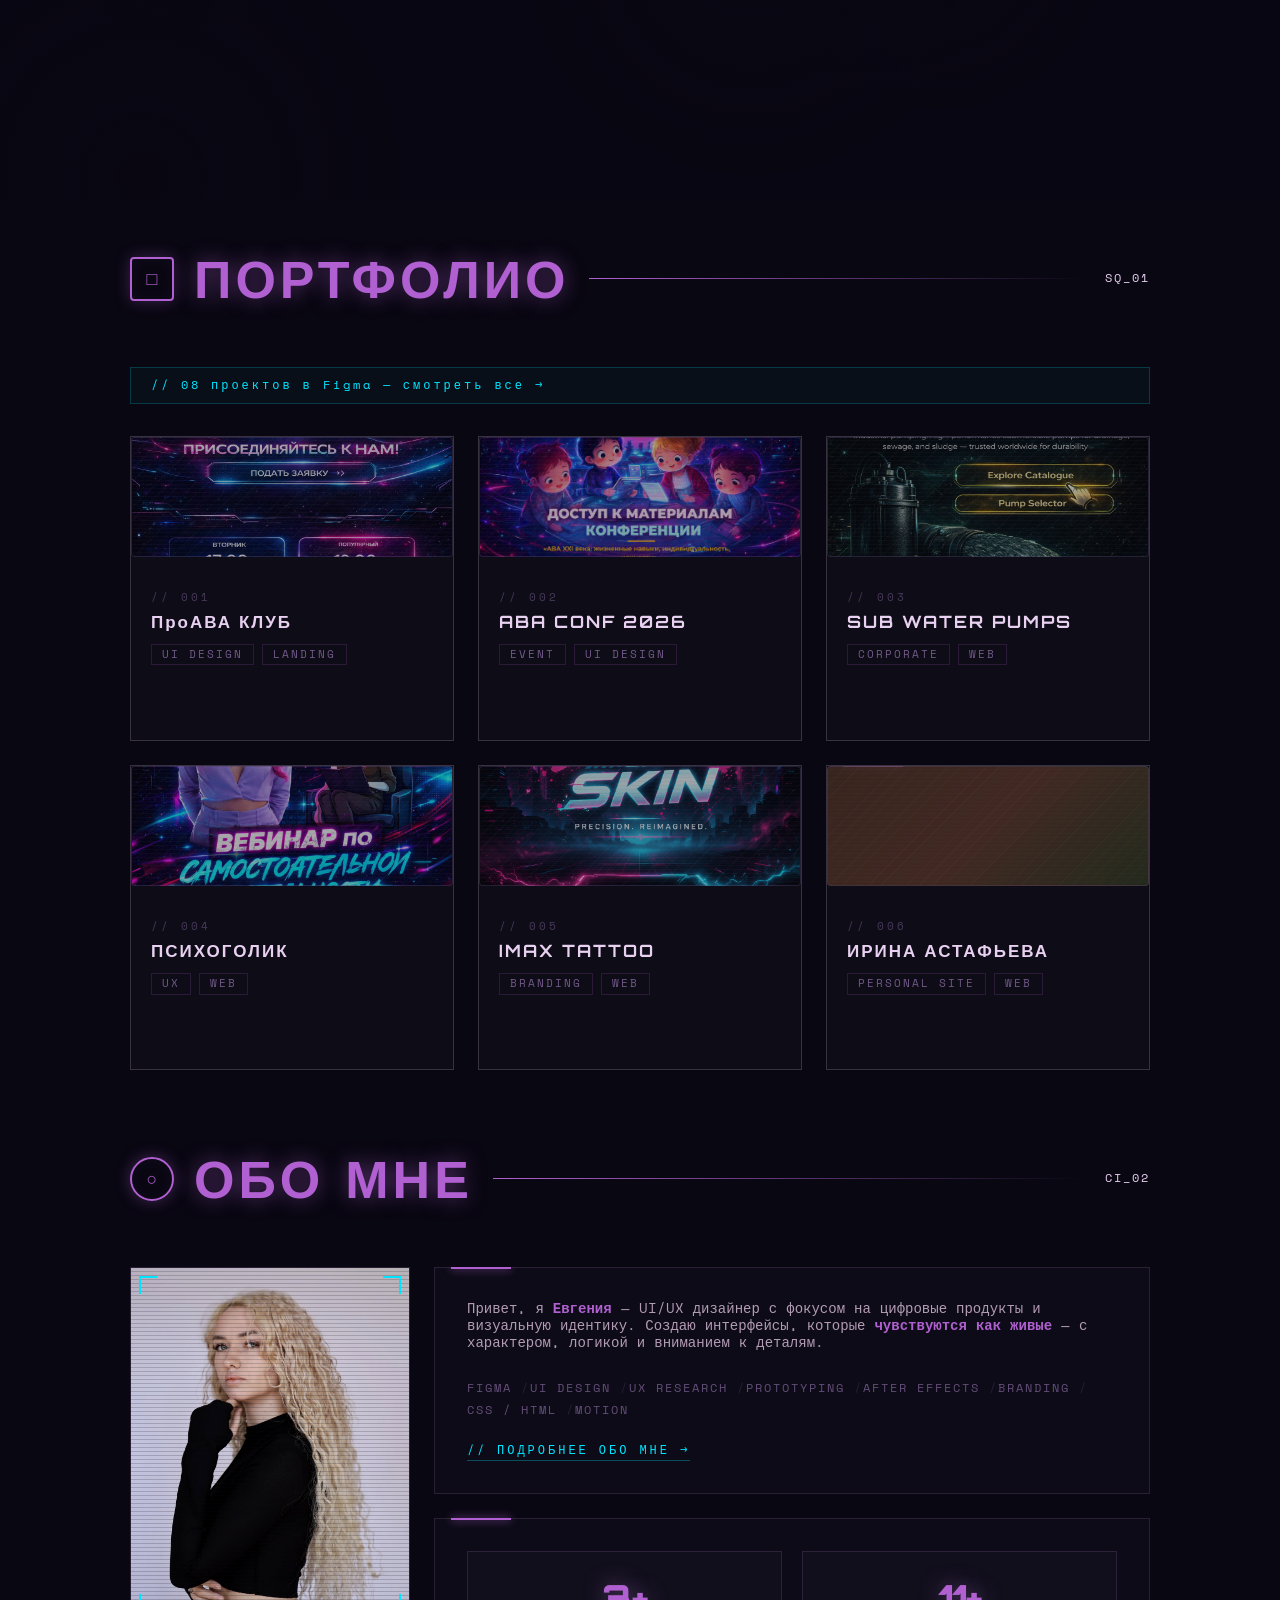
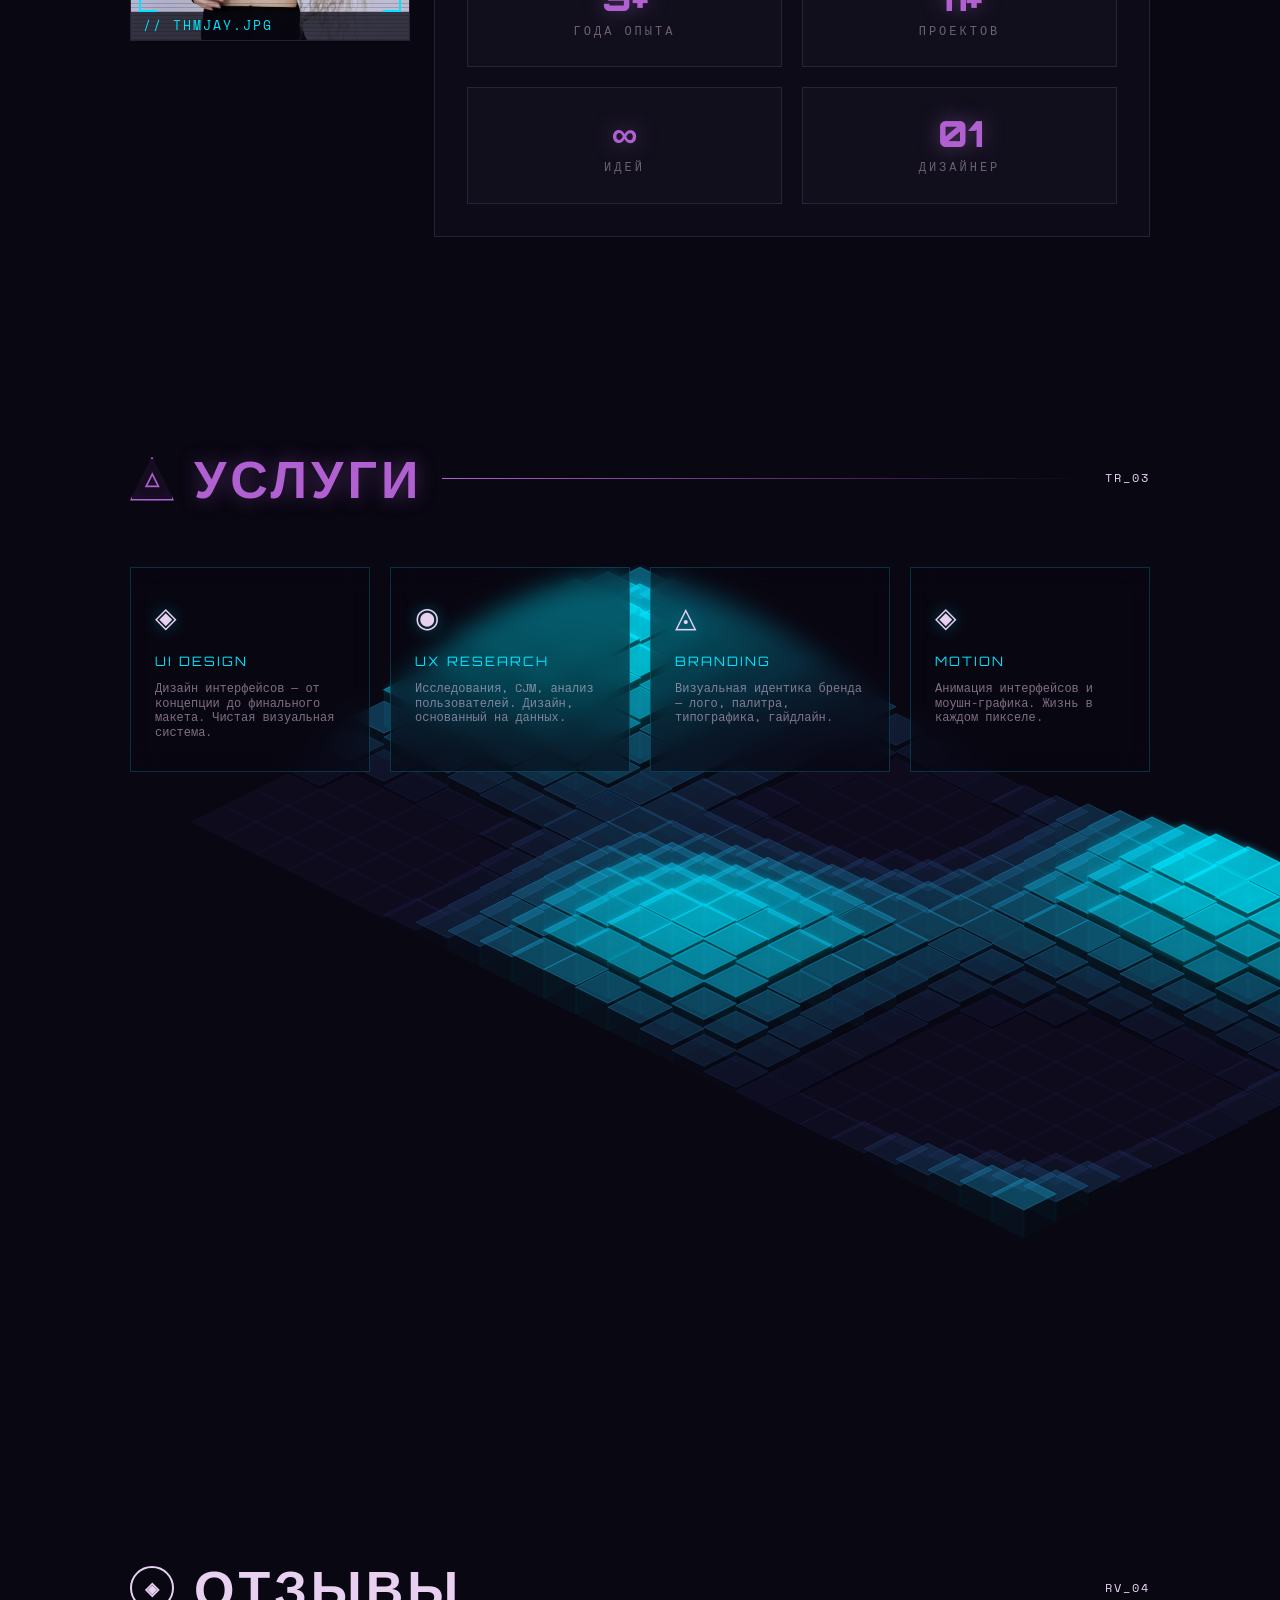
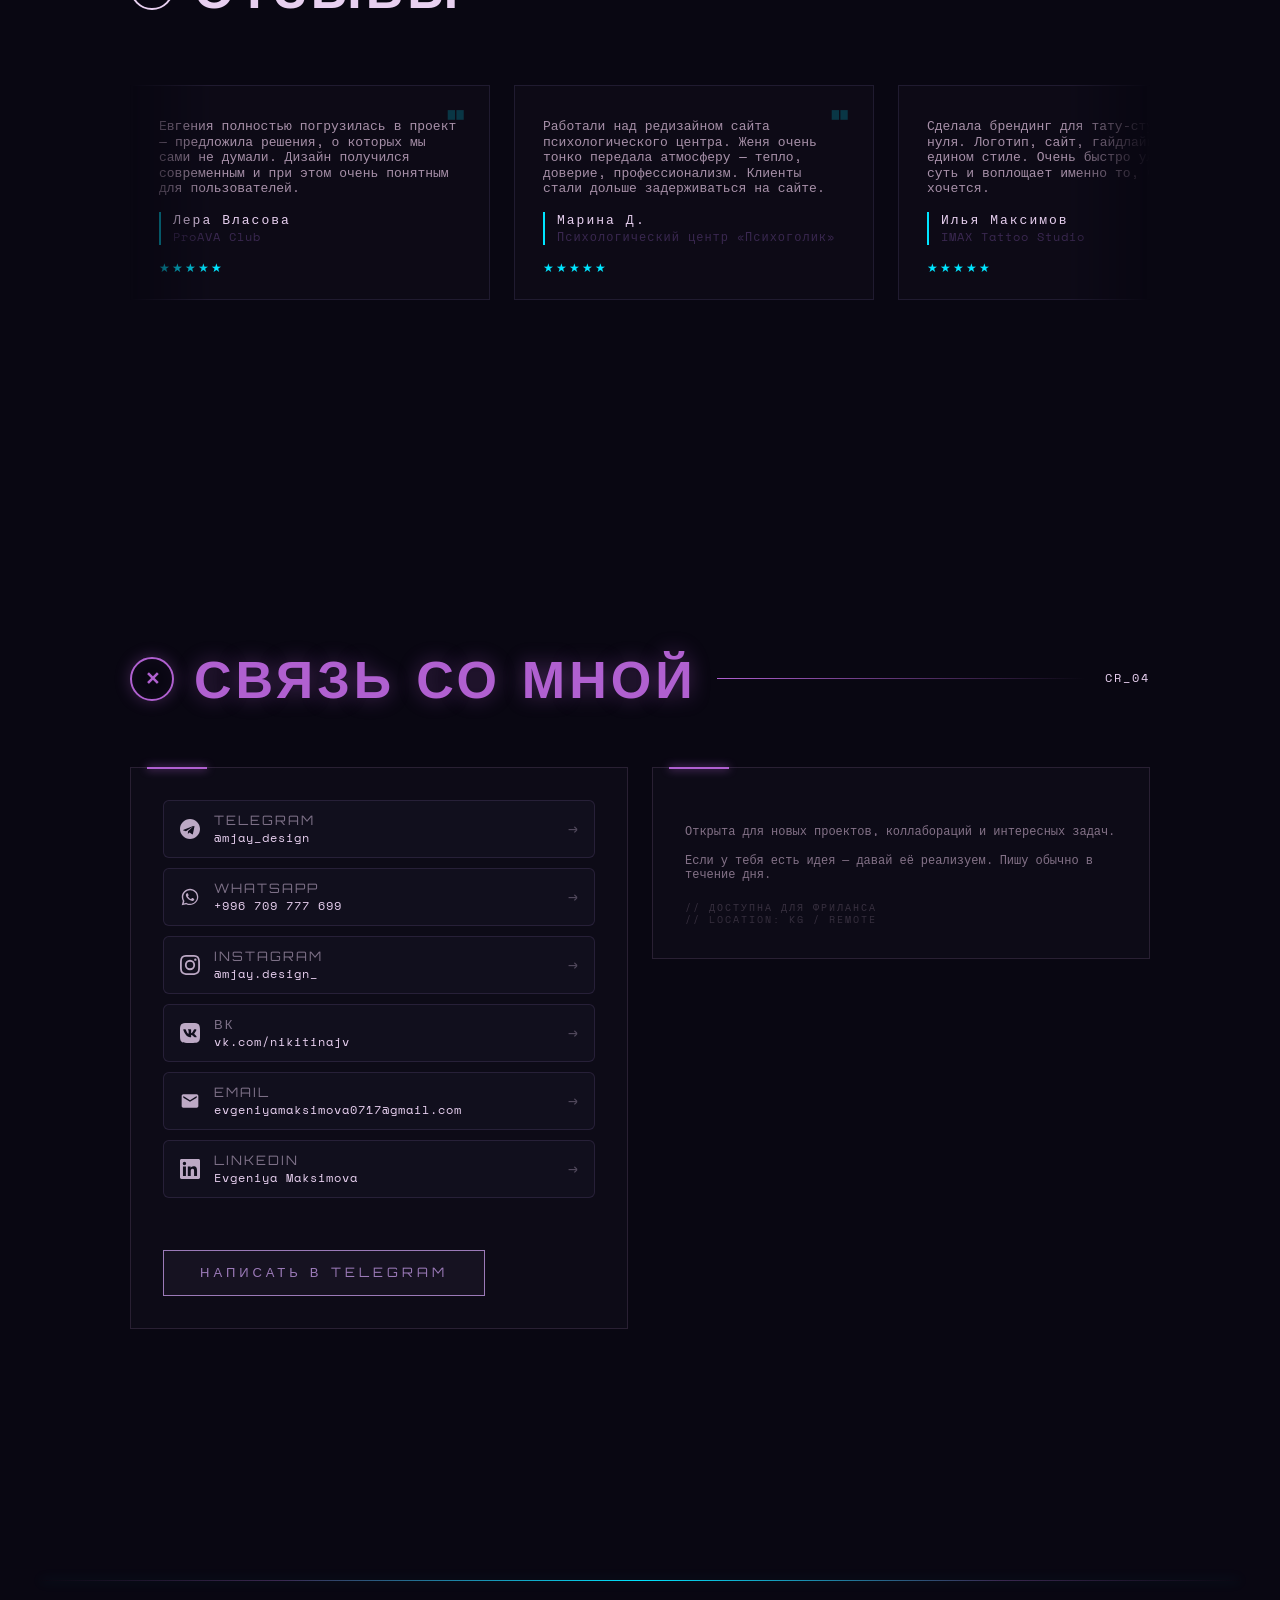
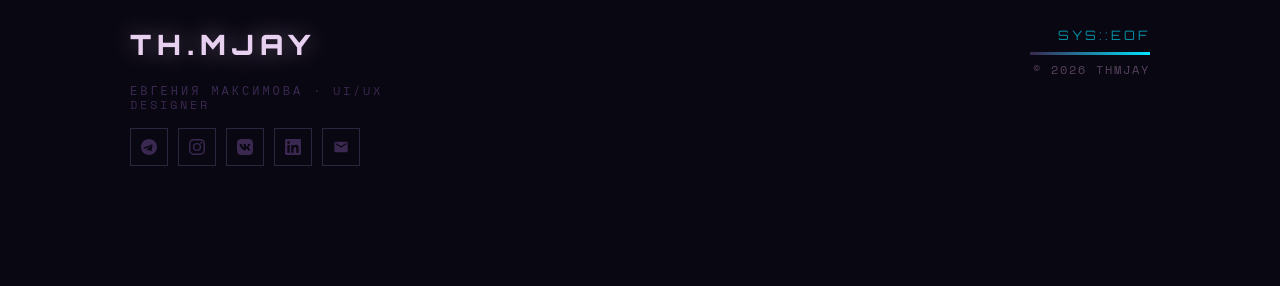
==== commit d6aeee79: "Fix scroll snap container and observer performance regression Co-Authored-By: Claude Sonnet 4.6 <nor" ====
--- a/index.html
+++ b/index.html
@@ -2340,11 +2340,13 @@
 
   /* ── 6. SCROLL REVEAL + FULLPAGE ANIMATIONS ── */
 
-  // Панели и карточки: reveal при входе, сброс при выходе
+  // Панели и карточки: reveal один раз при первом входе
   const revObs = new IntersectionObserver(entries => {
     entries.forEach(e => {
-      if (e.isIntersecting) e.target.classList.add('visible')
-      else e.target.classList.remove('visible')
+      if (e.isIntersecting) {
+        e.target.classList.add('visible')
+        revObs.unobserve(e.target)
+      }
     })
   }, { threshold: 0.15 })
   document.querySelectorAll('.cyber-panel, .fw-card, .rv-card').forEach(el => {
@@ -2352,21 +2354,19 @@
     revObs.observe(el)
   })
 
-  // Секционные анимации: заголовки + fog-контент через GSAP
+  // Заголовки и fog: GSAP один раз при первом входе
   const secObs = new IntersectionObserver(entries => {
     entries.forEach(({ target, isIntersecting }) => {
+      if (!isIntersecting) return
       const items = target.querySelectorAll(
         '.section-header > *, .fog-content > *, .figma-portfolio-link'
       )
       if (!items.length) return
-      if (isIntersecting) {
-        gsap.fromTo(items,
-          { opacity: 0, y: 28 },
-          { opacity: 1, y: 0, duration: 0.55, stagger: 0.09, ease: 'power2.out', overwrite: true }
-        )
-      } else {
-        gsap.set(items, { opacity: 0, y: 18 })
-      }
+      gsap.fromTo(items,
+        { opacity: 0, y: 28 },
+        { opacity: 1, y: 0, duration: 0.55, stagger: 0.09, ease: 'power2.out' }
+      )
+      secObs.unobserve(target)
     })
   }, { threshold: 0.2 })
   document.querySelectorAll('section:not(#hero)').forEach(s => secObs.observe(s))
--- a/style.css
+++ b/style.css
@@ -2153,7 +2153,6 @@
 ════════════════════════════════════════ */
 html {
   scroll-snap-type: y mandatory;
-  overflow-y: scroll;
   scroll-behavior: smooth;
 }
 
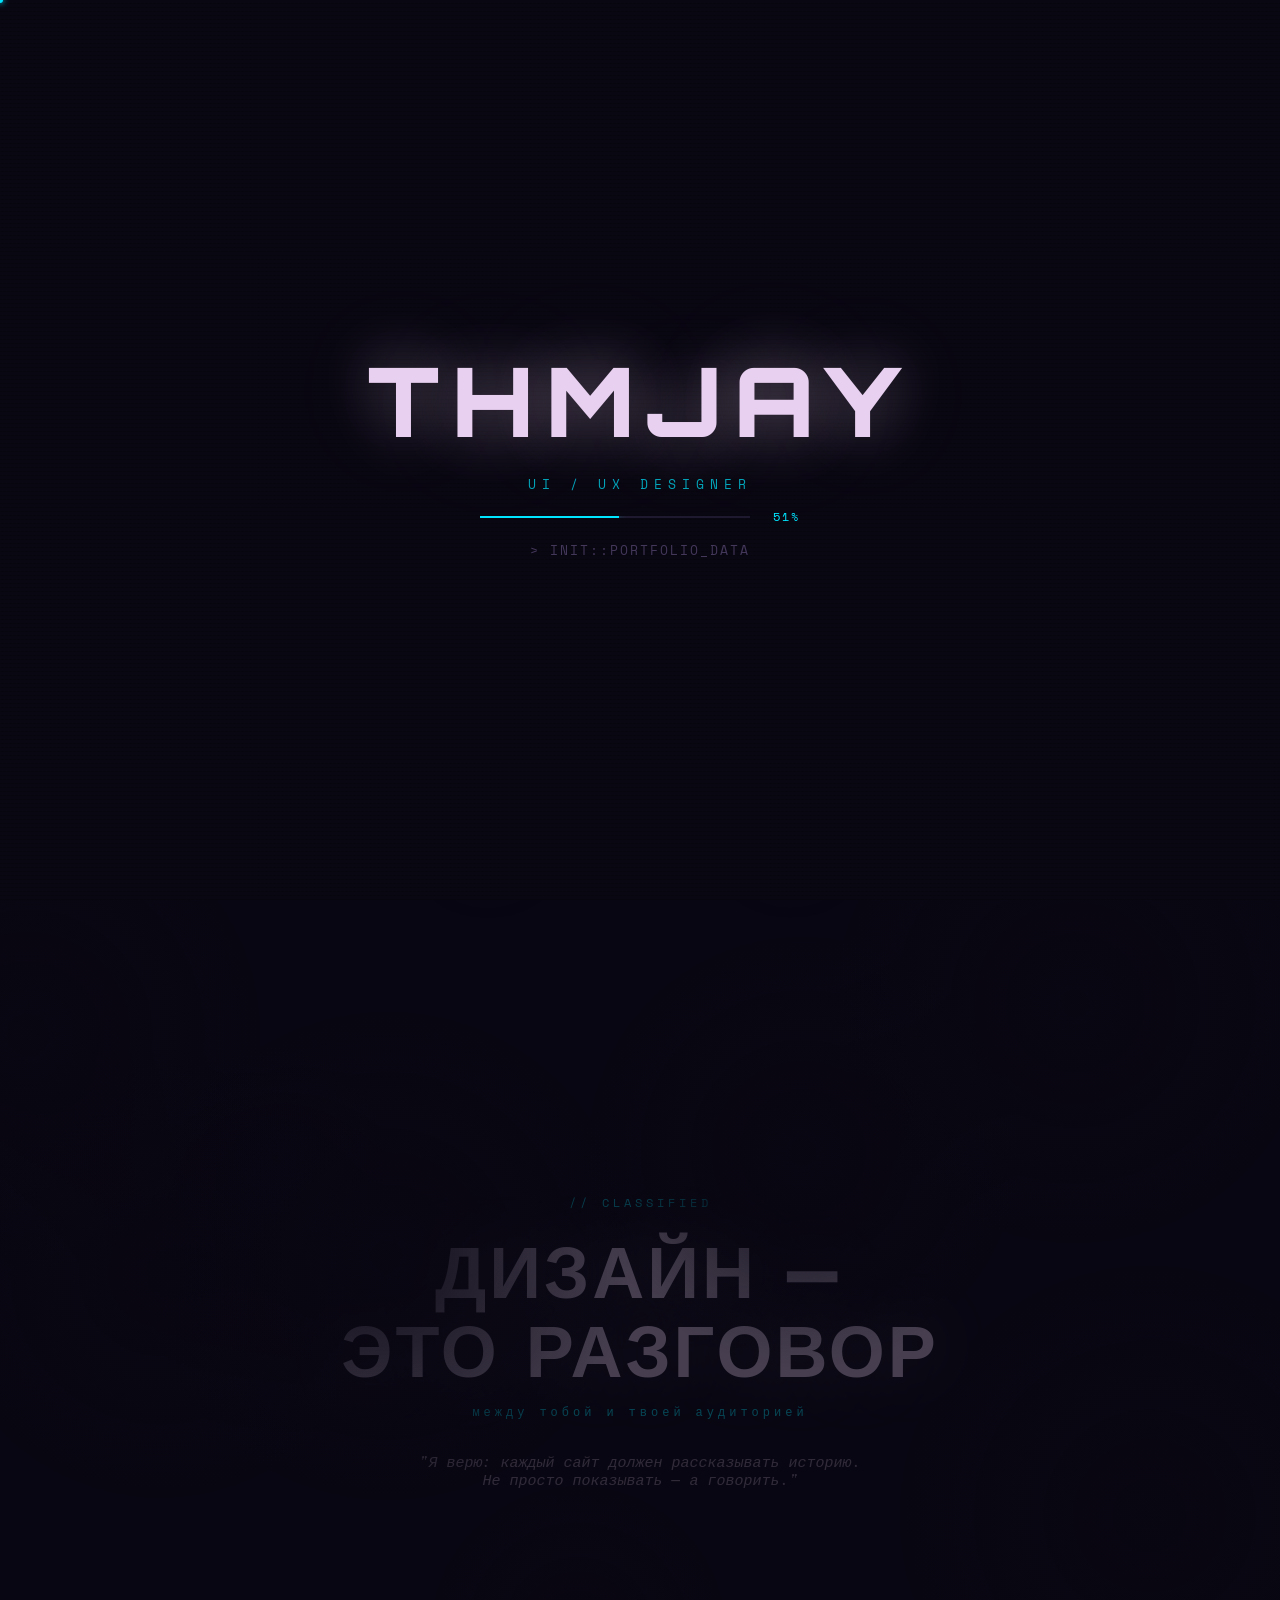
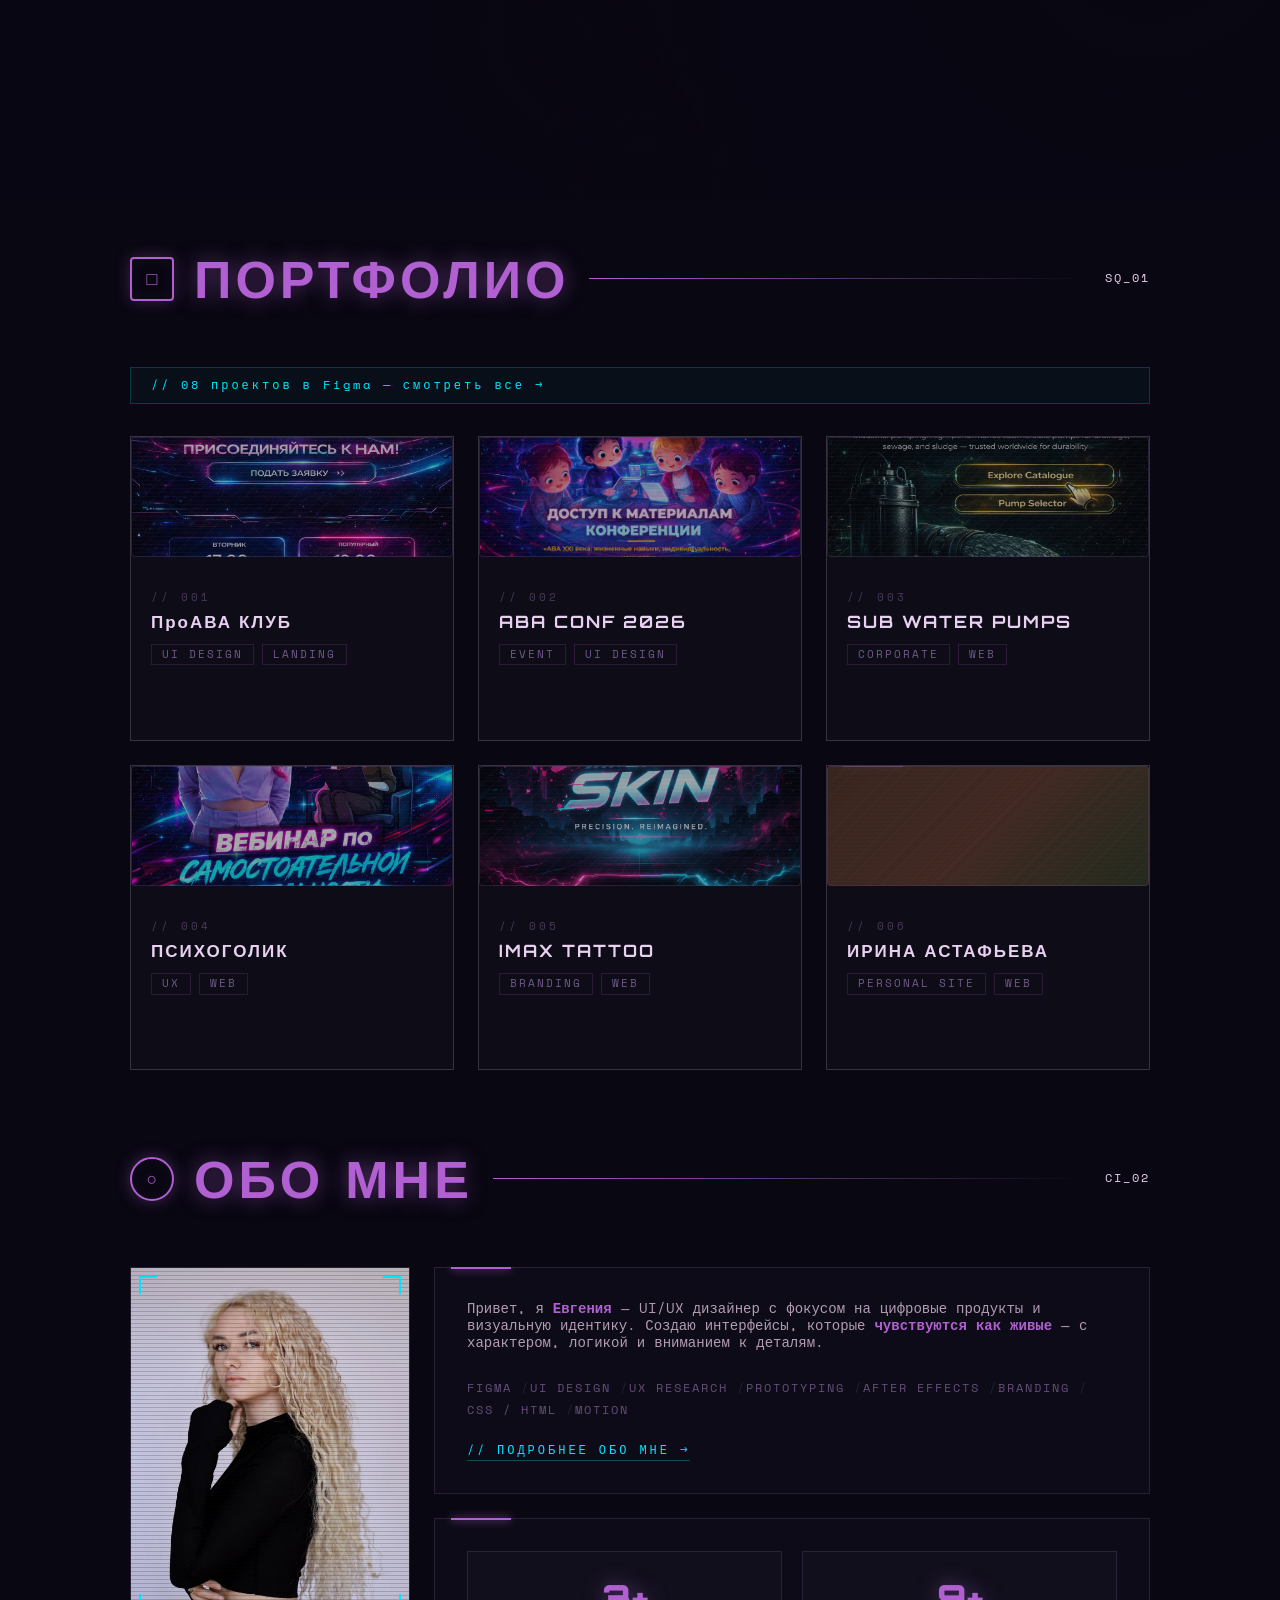
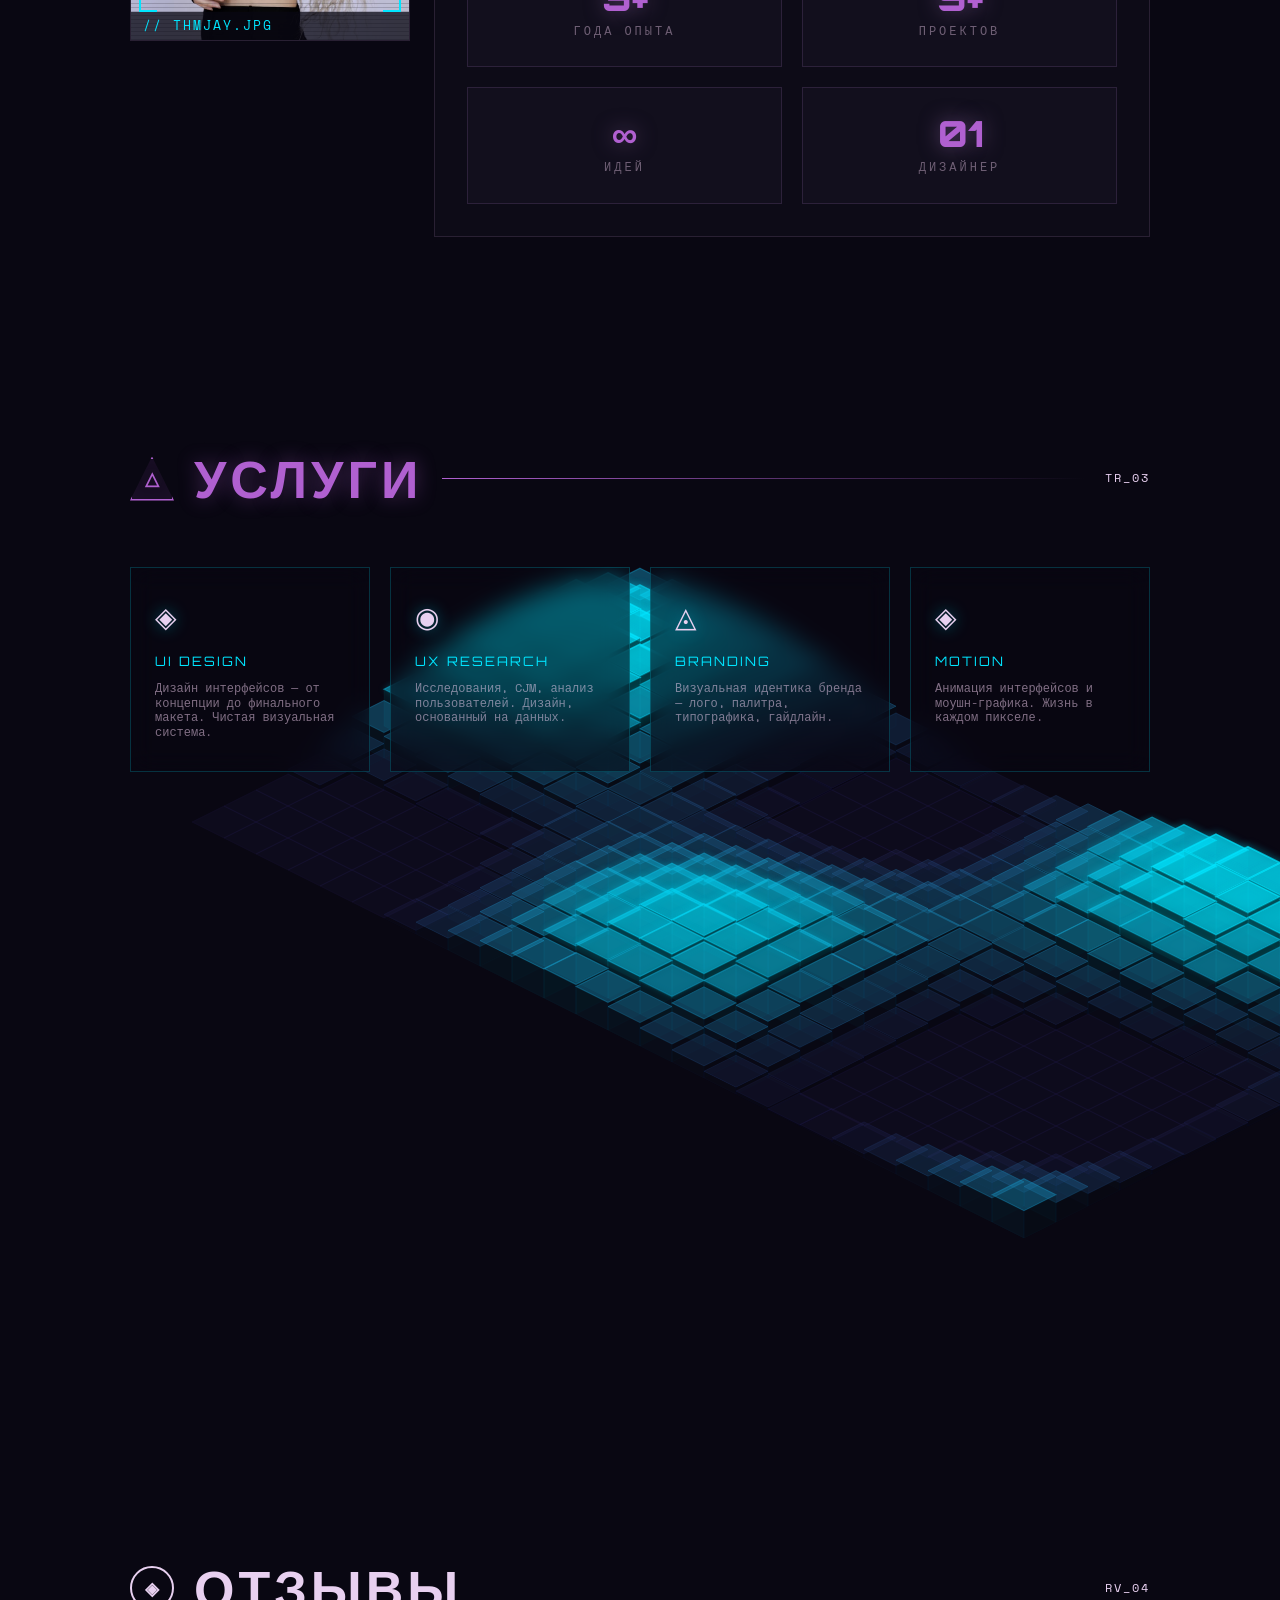
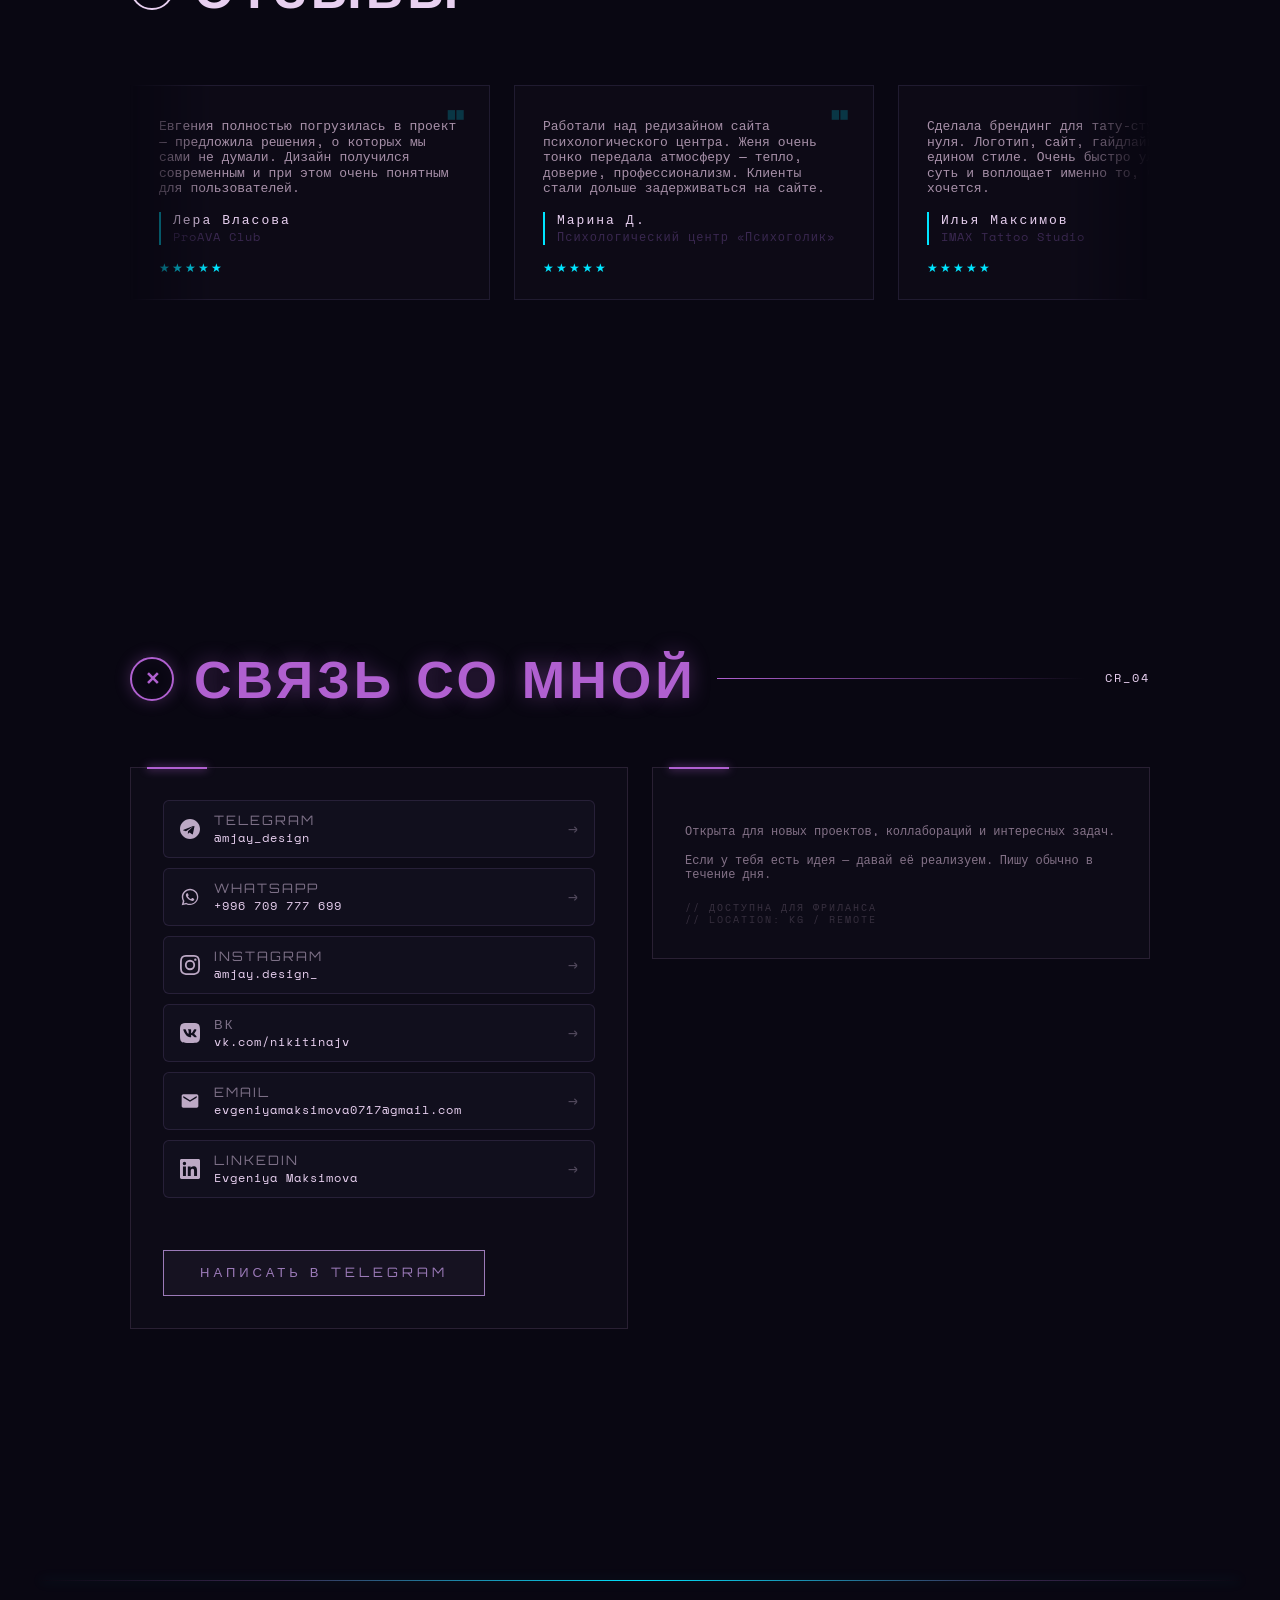
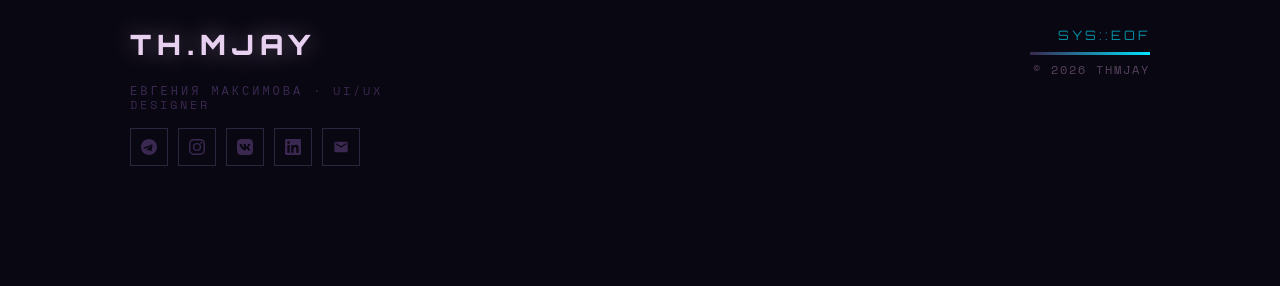
==== commit 6e183c65: "Replace CSS snap with JS wheel hijack for true fullpage slide behavior Co-Authored-By: Claude Sonnet" ====
--- a/index.html
+++ b/index.html
@@ -2406,7 +2406,56 @@
     if (el) dotObs.observe(el)
   })
 
-  /* ── 7. СЧЁТЧИКИ ЦИФР ── */
+  /* ── 7. FULLPAGE WHEEL HIJACK ── */
+  ;(function () {
+    const isMobile = window.matchMedia('(hover: none), (max-width: 768px)').matches
+    if (isMobile) return
+
+    const slides = FP_SECTIONS.map(({ id }) => document.getElementById(id)).filter(Boolean)
+    let cur = 0
+    let busy = false
+
+    function goTo(idx) {
+      if (busy || idx < 0 || idx >= slides.length) return
+      busy = true
+      cur = idx
+      slides[idx].scrollIntoView({ behavior: 'smooth' })
+      fpDots.forEach((d, i) => d.classList.toggle('active', i === idx))
+      setTimeout(() => { busy = false }, 900)
+    }
+
+    // Колёсико: одно движение = один слайд
+    window.addEventListener('wheel', e => {
+      // Если курсор над портфолио-гридом — дать ему скроллиться
+      const grid = document.getElementById('portfolio-grid')
+      if (grid && grid.matches(':hover')) {
+        const atTop    = grid.scrollTop <= 0
+        const atBottom = grid.scrollTop + grid.clientHeight >= grid.scrollHeight - 2
+        if ((e.deltaY < 0 && !atTop) || (e.deltaY > 0 && !atBottom)) return
+      }
+      e.preventDefault()
+      goTo(e.deltaY > 0 ? cur + 1 : cur - 1)
+    }, { passive: false })
+
+    // Клавиши
+    window.addEventListener('keydown', e => {
+      if (e.key === 'ArrowDown' || e.key === 'PageDown') { e.preventDefault(); goTo(cur + 1) }
+      if (e.key === 'ArrowUp'   || e.key === 'PageUp')   { e.preventDefault(); goTo(cur - 1) }
+    })
+
+    // Синхронизация cur при клике по nav-ссылкам / dot
+    window.addEventListener('scroll', () => {
+      if (busy) return
+      const mid = window.innerHeight / 2
+      const found = slides.findIndex(s => {
+        const r = s.getBoundingClientRect()
+        return r.top <= mid && r.bottom > mid
+      })
+      if (found !== -1) cur = found
+    }, { passive: true })
+  })()
+
+  /* ── 8. СЧЁТЧИКИ ЦИФР ── */
   const counters = document.querySelectorAll('[data-count]')
   const countObs = new IntersectionObserver(entries => {
     entries.forEach(e => {
--- a/style.css
+++ b/style.css
@@ -2151,12 +2151,8 @@
 /* ════════════════════════════════════════
    FULLPAGE SCROLL
 ════════════════════════════════════════ */
-html {
-  scroll-snap-type: y mandatory;
-  scroll-behavior: smooth;
-}
-
-/* Все секции — snap-точки */
+
+/* Все секции — полноэкранные слайды */
 .hero-section,
 .fog-section,
 #portfolio,
@@ -2164,8 +2160,6 @@
 #services,
 #reviews,
 #contact {
-  scroll-snap-align: start;
-  scroll-snap-stop: always;
   height: 100vh;
   box-sizing: border-box;
 }
@@ -2247,11 +2241,9 @@
 @media (max-width: 768px) {
 
   /* Fullpage: сбрасываем snap и фиксированные высоты */
-  html { scroll-snap-type: none; }
   .hero-section, .fog-section, #portfolio, #about, #services, #reviews, #contact {
     height: auto;
     min-height: 100svh;
-    scroll-snap-align: none;
     overflow: visible;
   }
   .fog-section { height: 420px !important; overflow: hidden; }
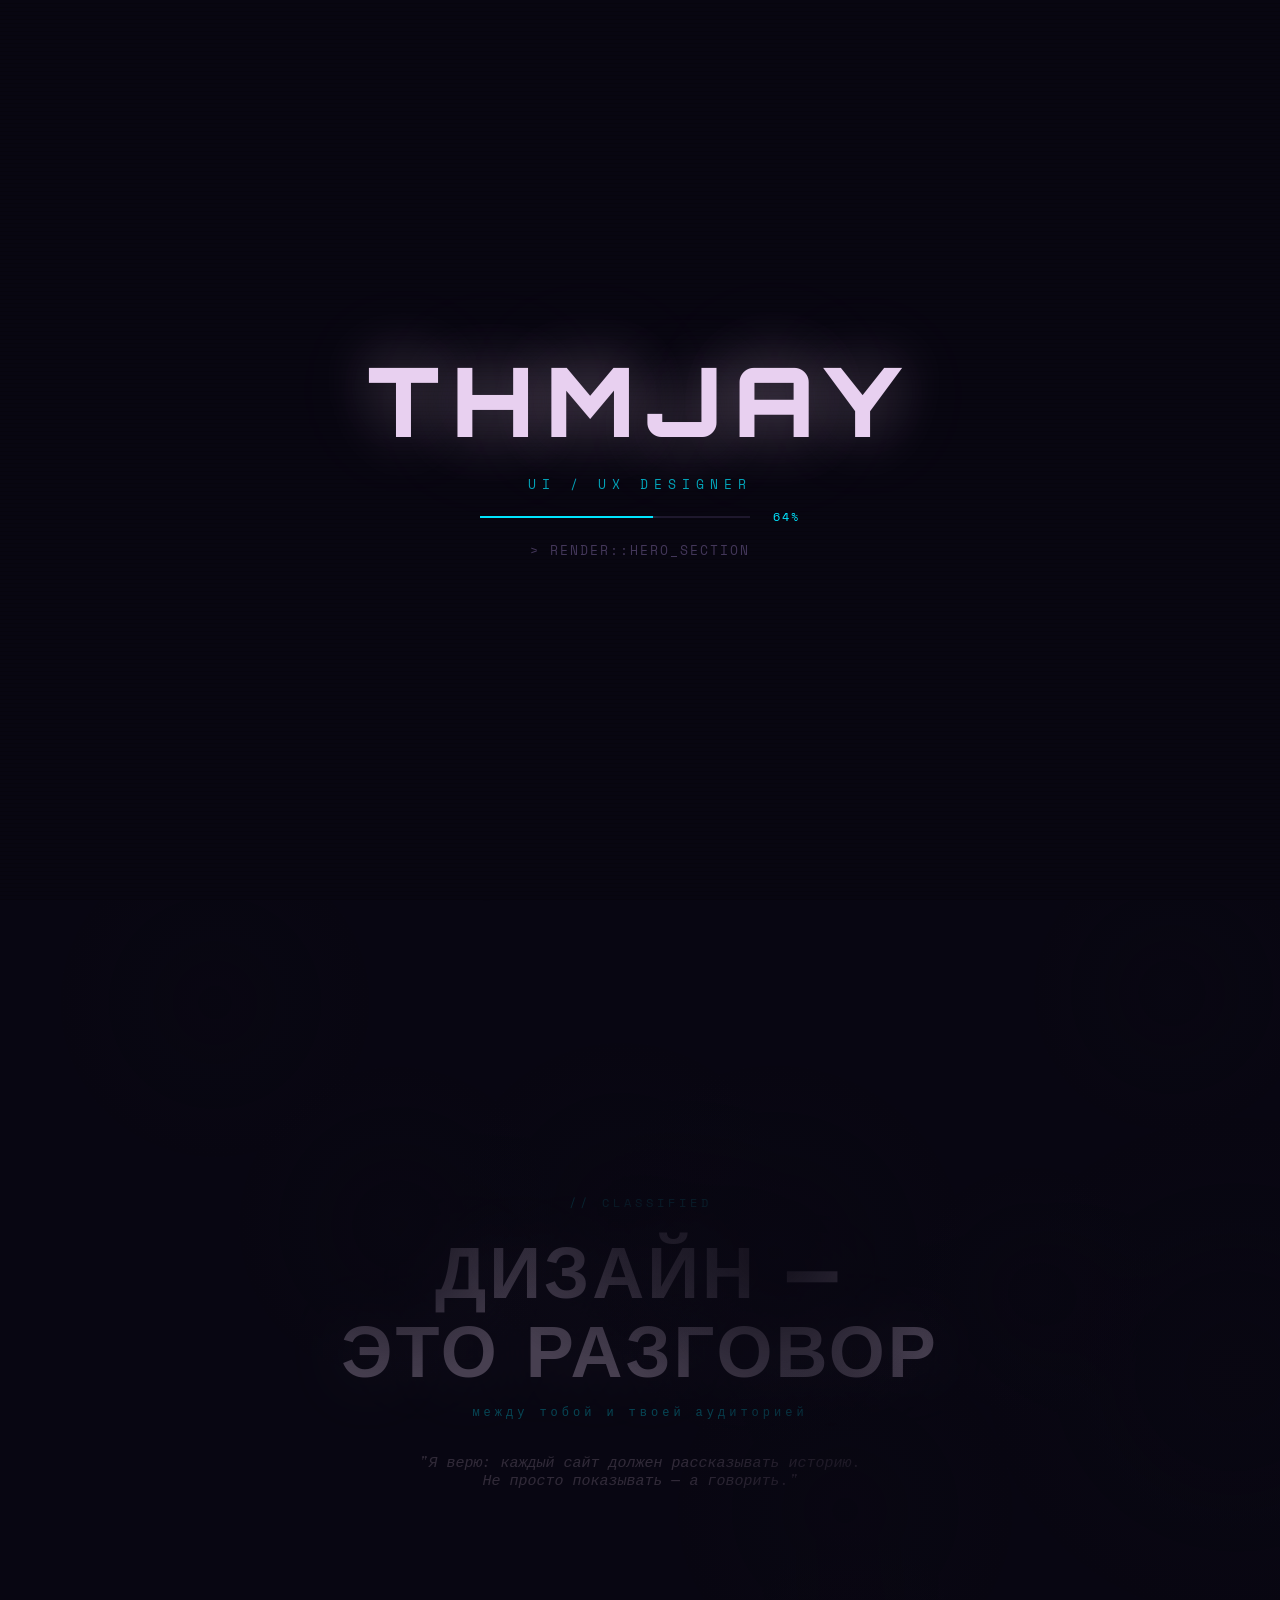
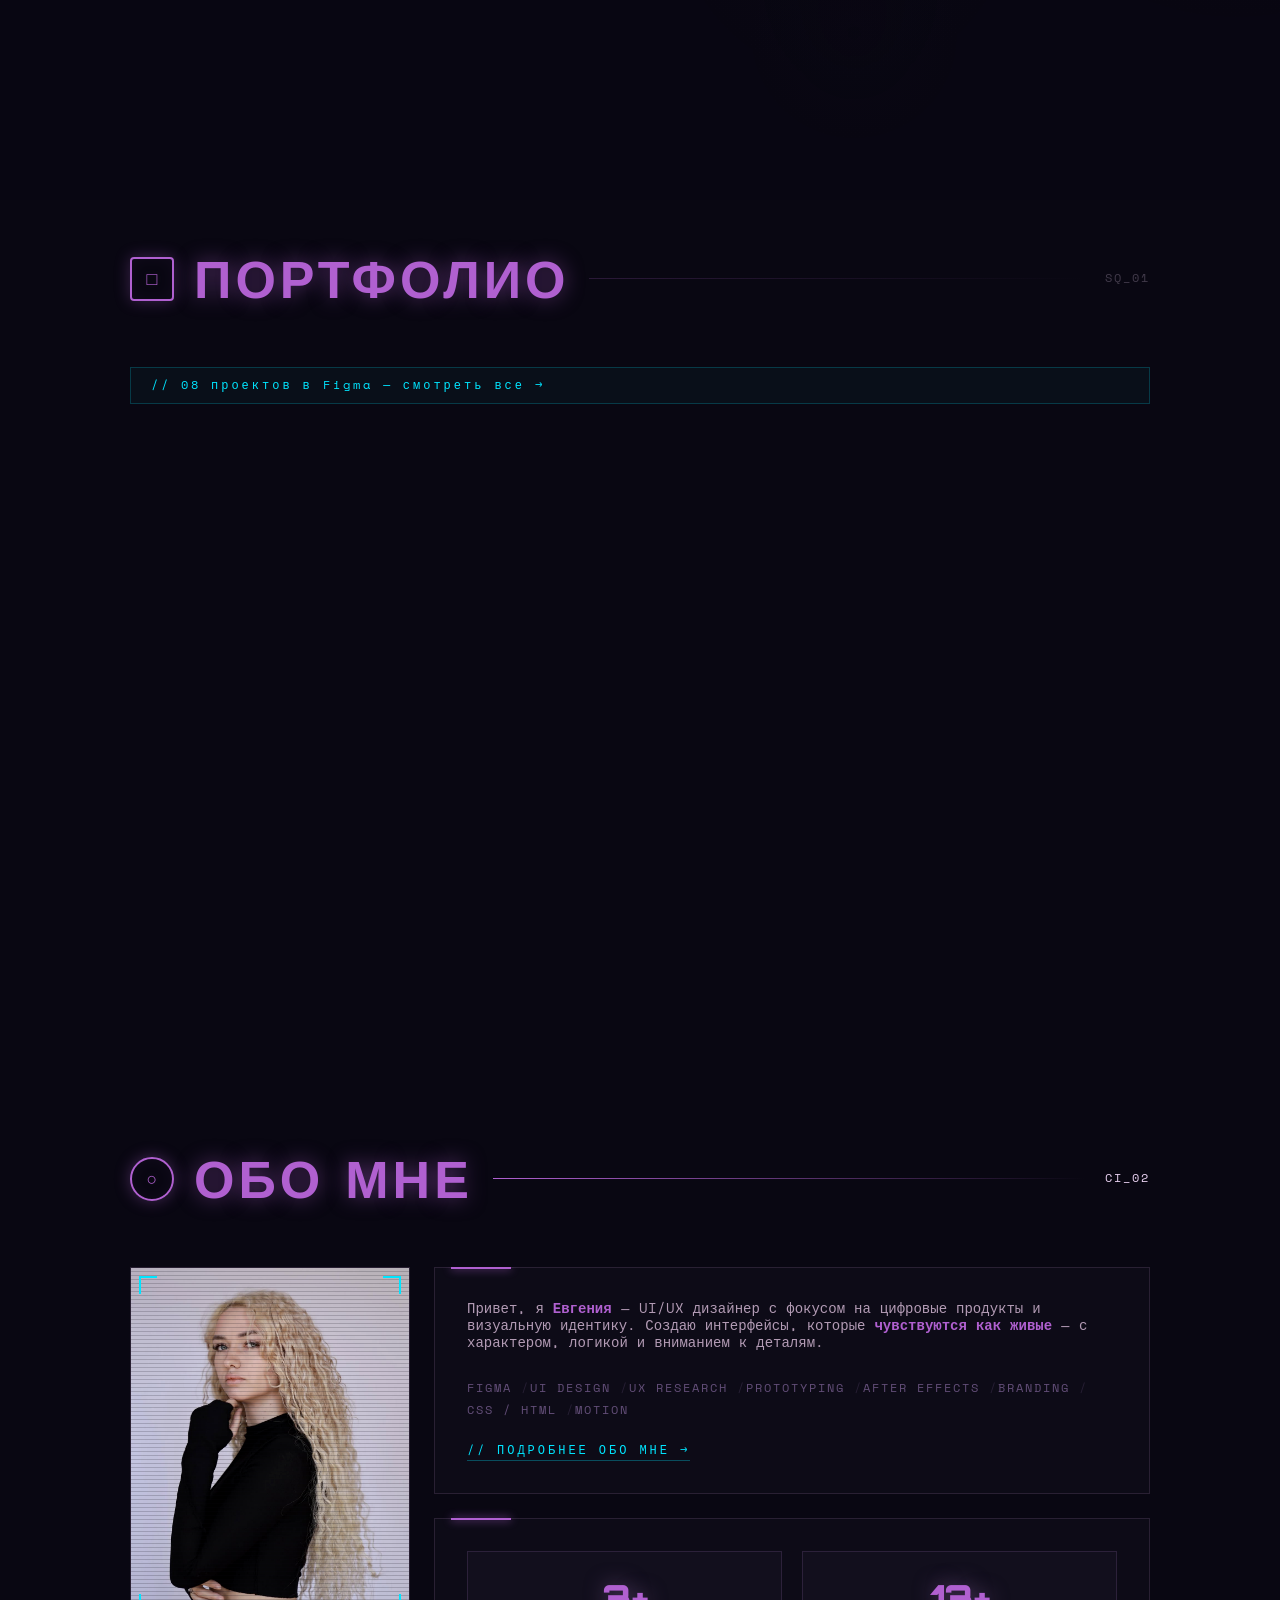
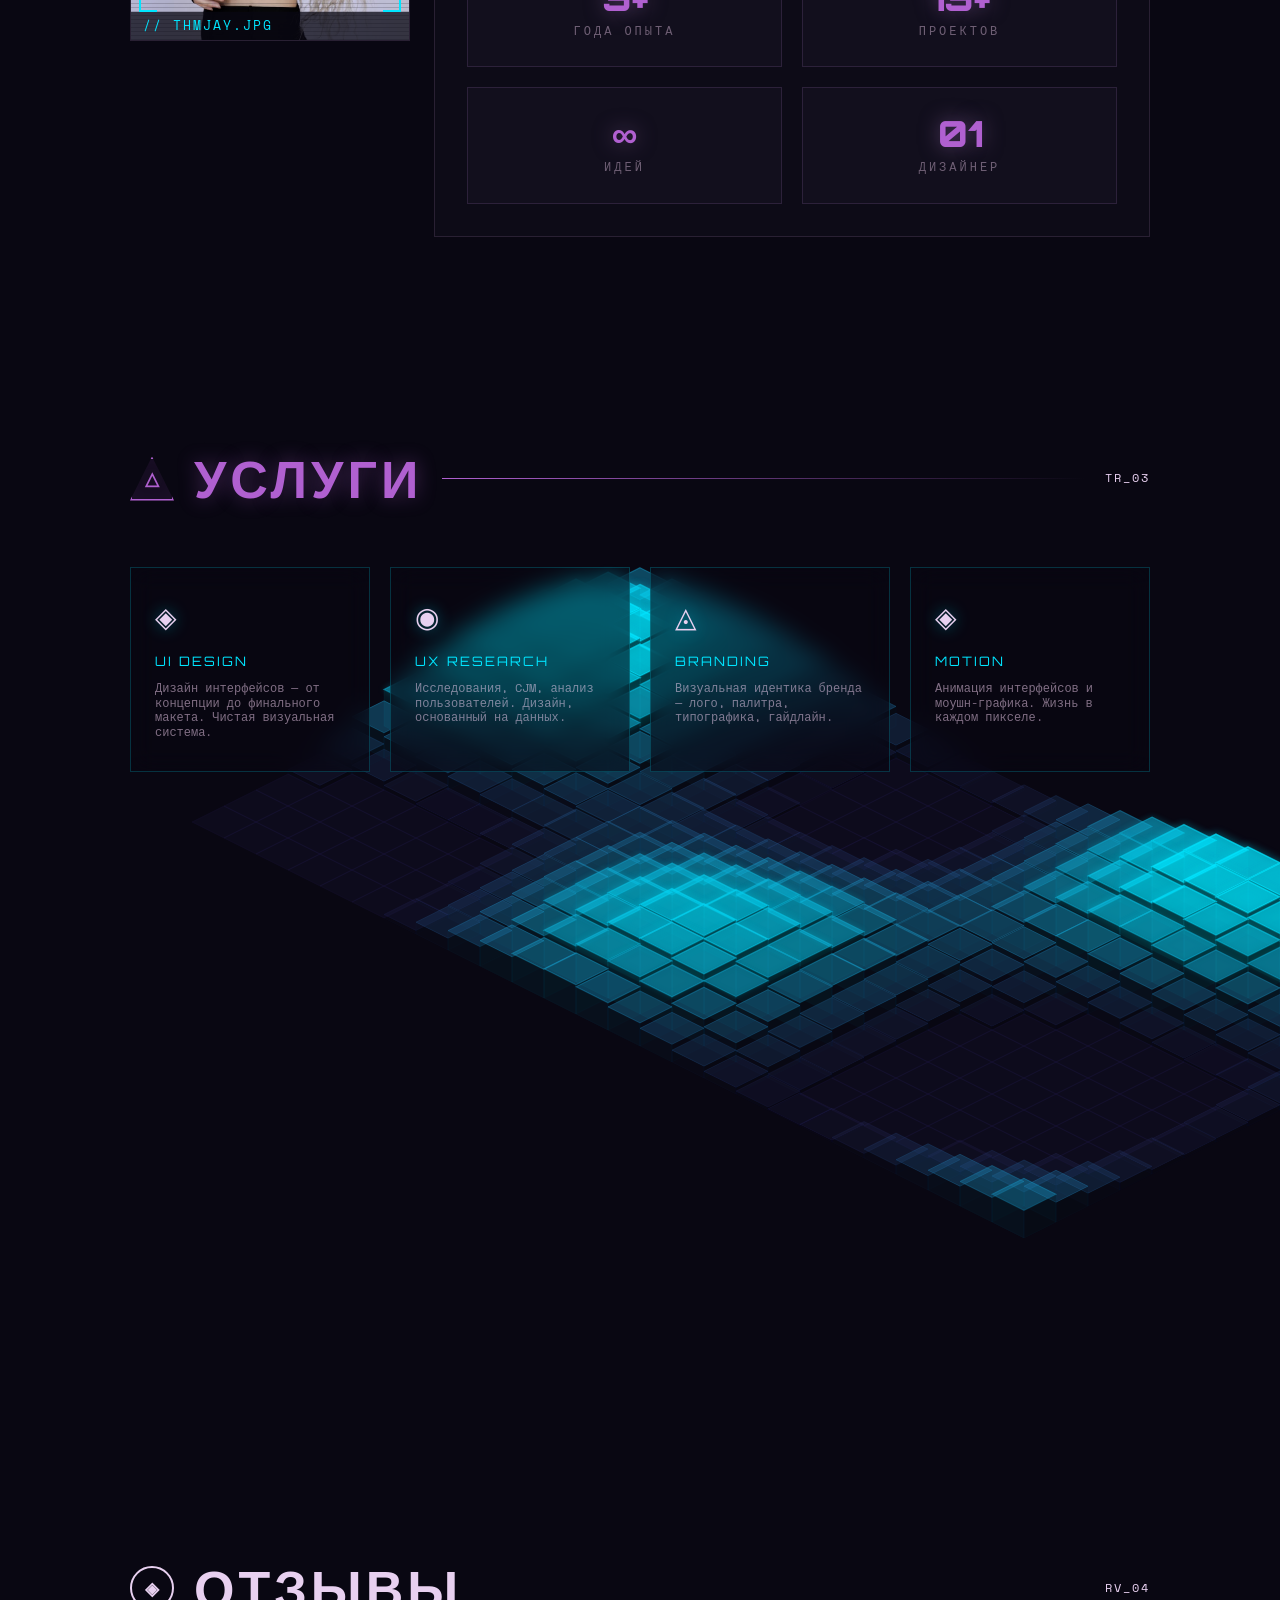
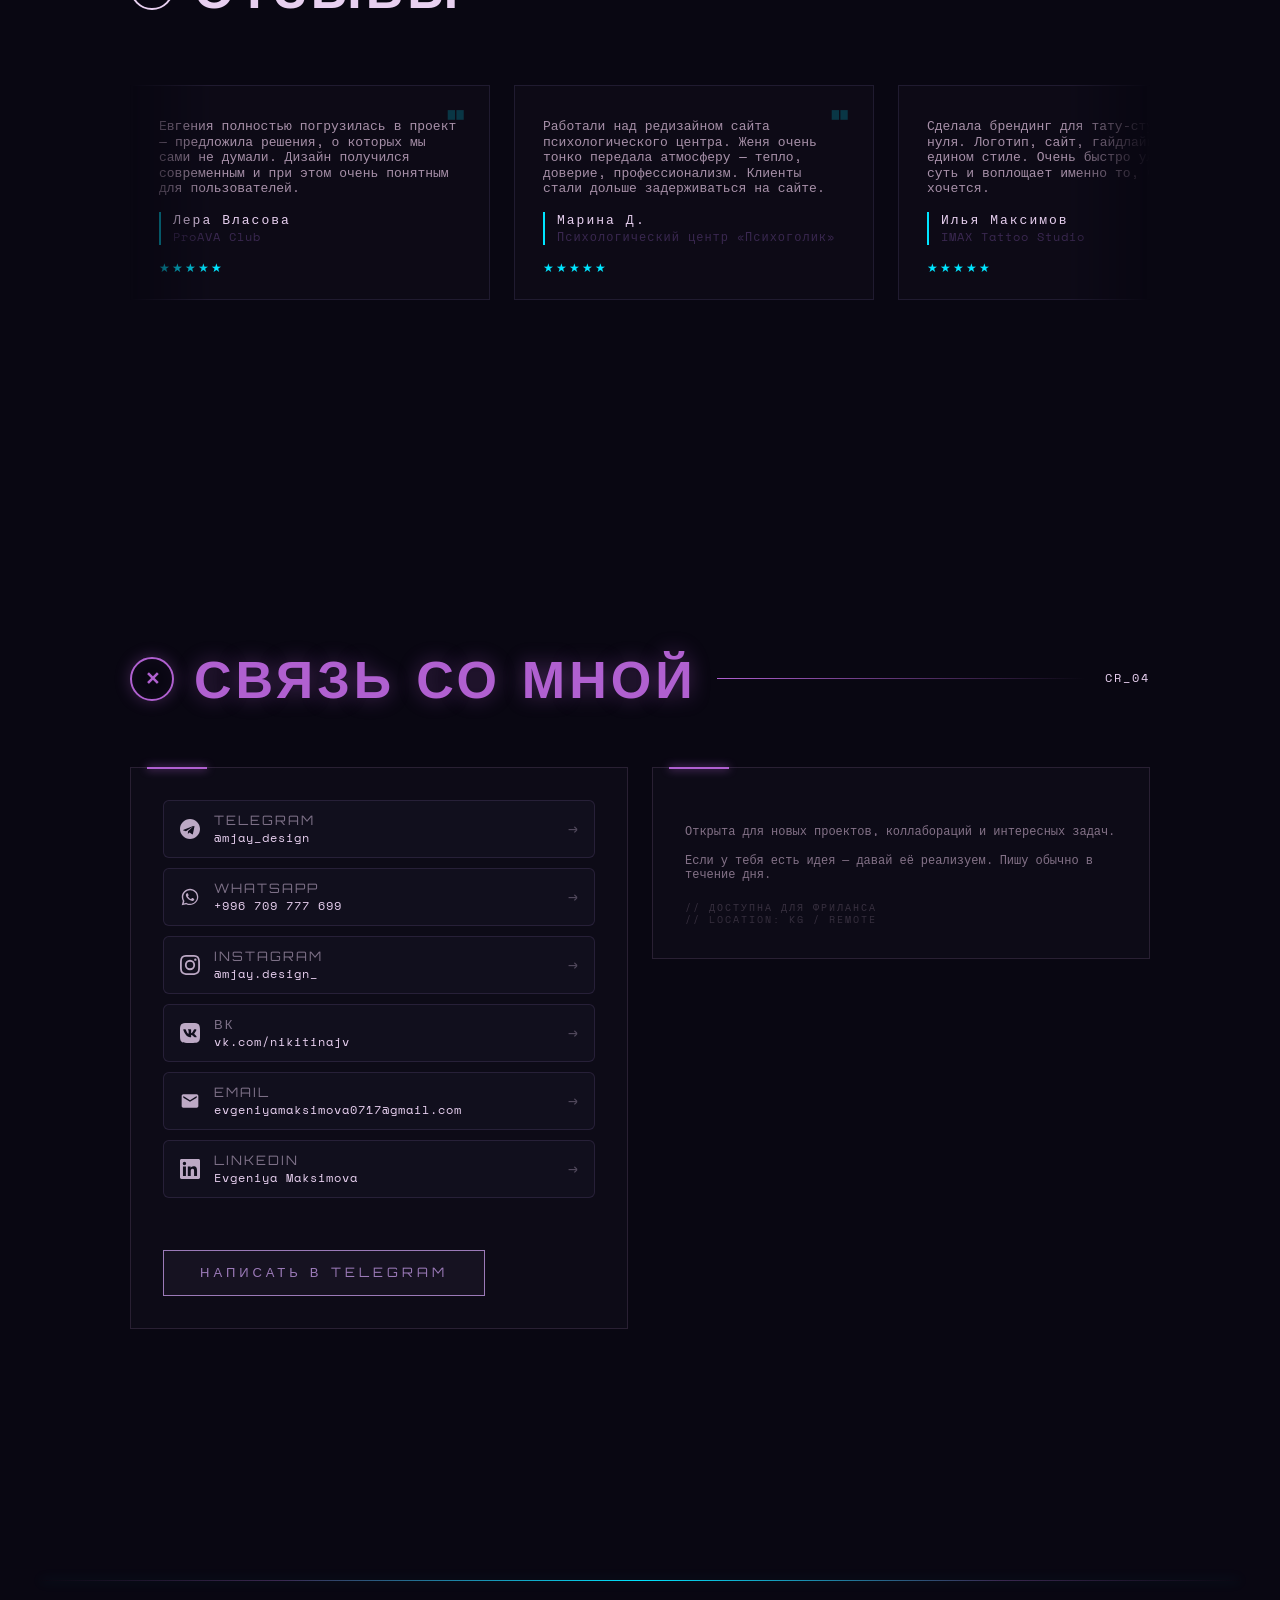
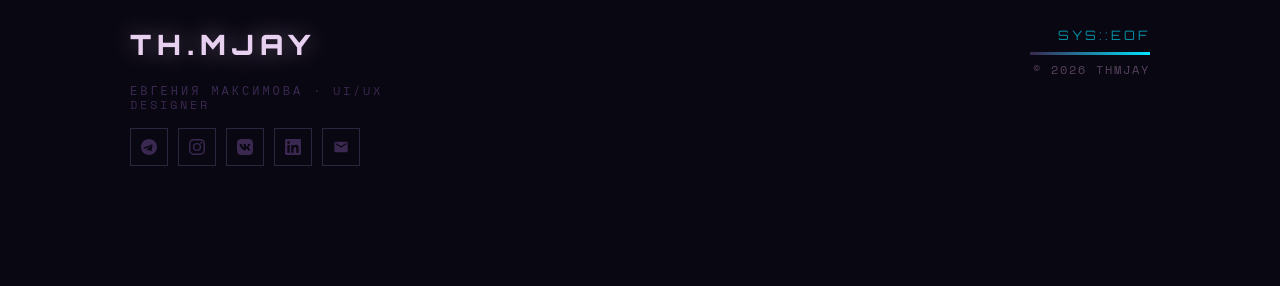
==== commit 79fac467: "Fixed scroll speed: custom RAF animation 1200ms, removed custom cursor Co-Authored-By: Claude Sonnet" ====
--- a/index.html
+++ b/index.html
@@ -768,7 +768,6 @@
 
 <!-- ══ UI EXTRAS ══ -->
 <div id="scroll-progress"></div>
-<div id="custom-cursor"><div id="cursor-dot"></div></div>
 <div id="data-sidebar"><canvas id="data-canvas"></canvas></div>
 <div id="konami-flash"></div>
 
@@ -2301,22 +2300,7 @@
   const isTouch = window.matchMedia('(hover: none)').matches
   if (isTouch) return
 
-  /* ── 1. КАСТОМНЫЙ КУРСОР ── */
-  const cur  = document.getElementById('custom-cursor')
-  const dot  = document.getElementById('cursor-dot')
-
-  document.addEventListener('mousemove', e => {
-    dot.style.left = e.clientX + 'px'; dot.style.top = e.clientY + 'px'
-    document.documentElement.classList.add('has-custom-cursor')
-  })
-
-  document.addEventListener('mousedown', () => cur.classList.add('clicking'))
-  document.addEventListener('mouseup',   () => cur.classList.remove('clicking'))
-
-  document.querySelectorAll('a,button,[style*="cursor:pointer"],[style*="cursor: pointer"]').forEach(el => {
-    el.addEventListener('mouseenter', () => cur.classList.add('hovering'))
-    el.addEventListener('mouseleave', () => cur.classList.remove('hovering'))
-  })
+  /* кастомный курсор убран — используем нативный */
 
 
   /* ── 3. SCROLL PROGRESS ── */
@@ -2415,13 +2399,26 @@
     let cur = 0
     let busy = false
 
+    const DURATION = 1200 // фиксированная длительность, не зависит от мышки
+
     function goTo(idx) {
       if (busy || idx < 0 || idx >= slides.length) return
       busy = true
       cur = idx
-      slides[idx].scrollIntoView({ behavior: 'smooth' })
       fpDots.forEach((d, i) => d.classList.toggle('active', i === idx))
-      setTimeout(() => { busy = false }, 900)
+
+      const startY = window.scrollY
+      const endY   = slides[idx].getBoundingClientRect().top + startY
+      const t0     = performance.now()
+
+      ;(function step(now) {
+        const p = Math.min((now - t0) / DURATION, 1)
+        // ease in-out cubic
+        const e = p < 0.5 ? 4*p*p*p : 1 - Math.pow(-2*p + 2, 3) / 2
+        window.scrollTo(0, startY + (endY - startY) * e)
+        if (p < 1) requestAnimationFrame(step)
+        else busy = false
+      })(t0)
     }
 
     // Колёсико: одно движение = один слайд
--- a/style.css
+++ b/style.css
@@ -205,22 +205,6 @@
    EXTRAS: cursor / trail / progress / glitch / sidebar / konami
    ======================== */
 
-/* скрываем системный курсор только когда активен кастомный */
-.has-custom-cursor,
-.has-custom-cursor * { cursor: none !important; }
-
-#custom-cursor { position: fixed; top: 0; left: 0; pointer-events: none; z-index: 99999; }
-#cursor-dot {
-  position: absolute;
-  width: 6px; height: 6px;
-  background: var(--tr);
-  border-radius: 50%;
-  transform: translate(-50%, -50%);
-  box-shadow: 0 0 6px var(--tr);
-  transition: transform 0.1s, background 0.2s;
-}
-#custom-cursor.hovering #cursor-dot { transform: translate(-50%,-50%) scale(2.2); background: var(--pink); }
-#custom-cursor.clicking #cursor-dot { transform: translate(-50%,-50%) scale(0.5); }
 
 /* scroll progress */
 #scroll-progress {
@@ -2255,11 +2239,6 @@
   #controller-wrap,
   #controller-hint,
   #data-sidebar { display: none !important; }
-
-  /* Курсор — возвращаем системный на тач */
-  .has-custom-cursor,
-  .has-custom-cursor * { cursor: auto !important; }
-  #custom-cursor { display: none !important; }
 
   /* Скролл-прогресс остаётся */
 
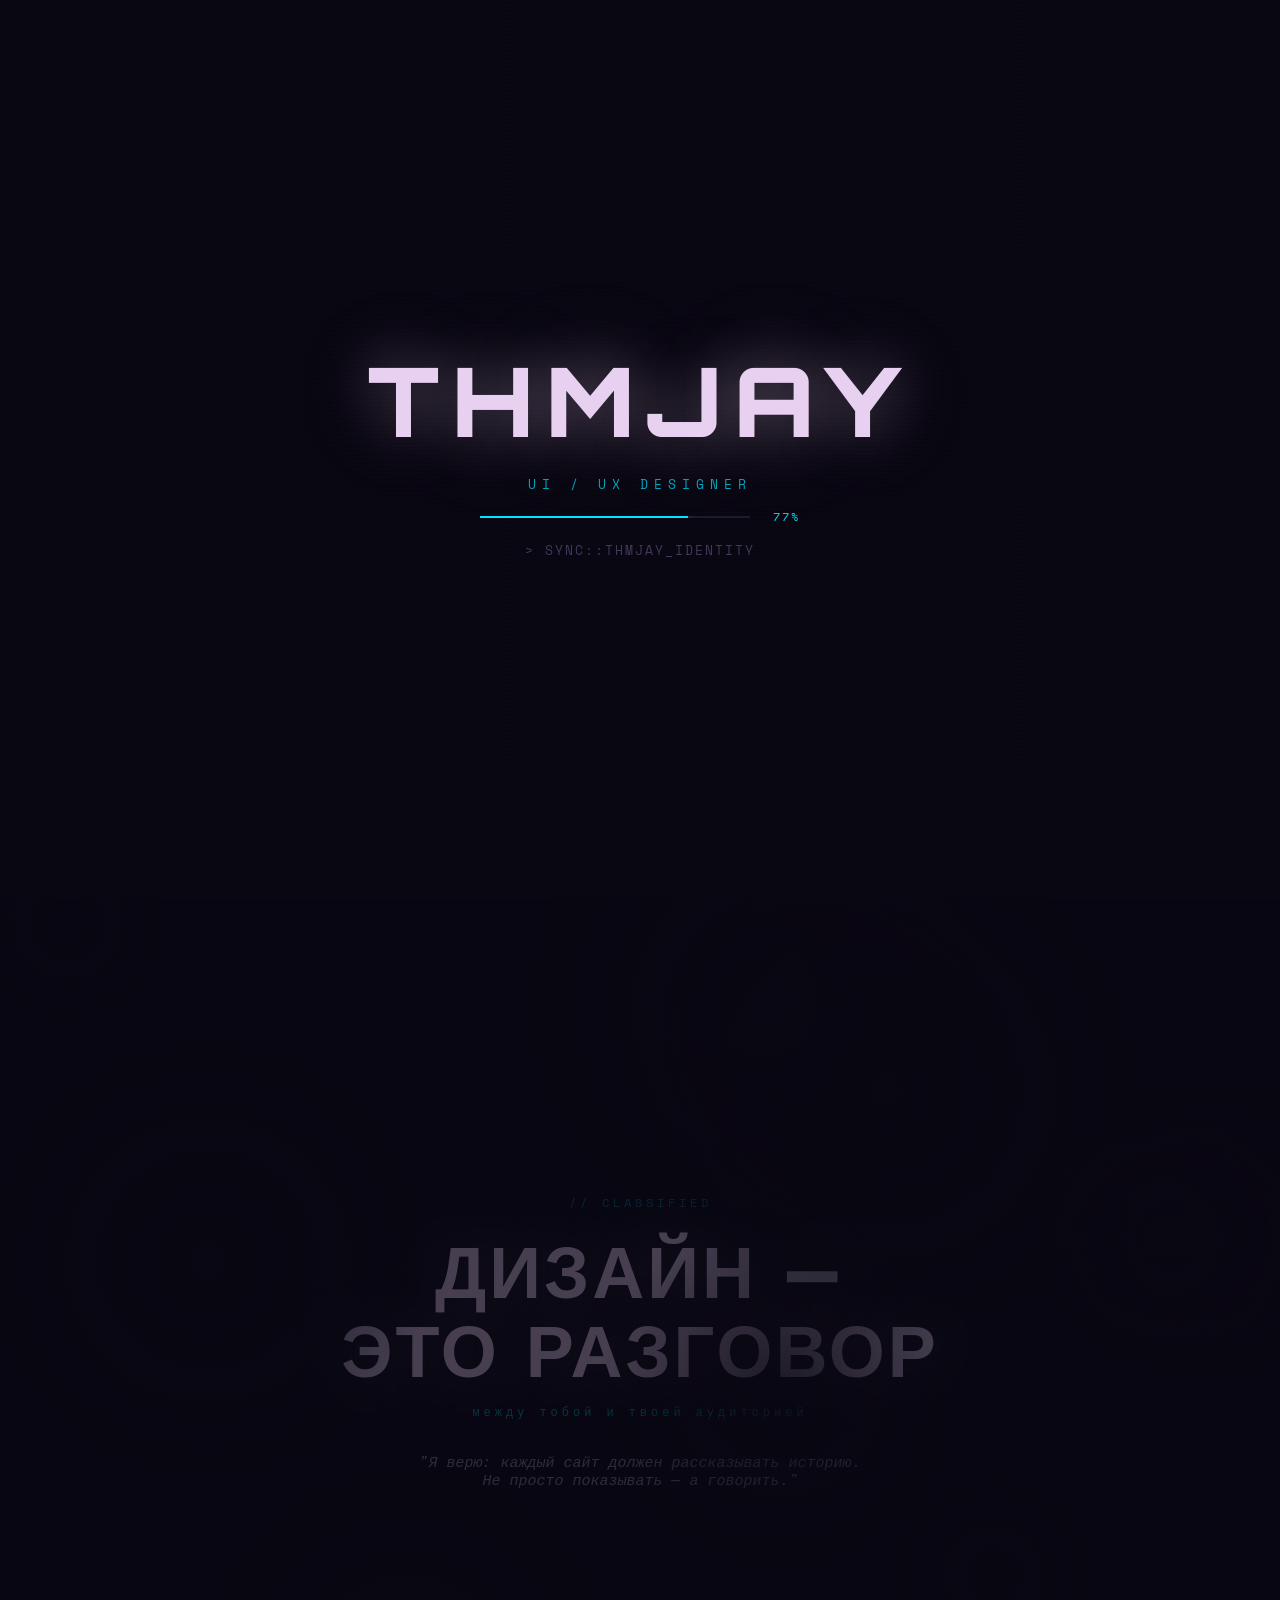
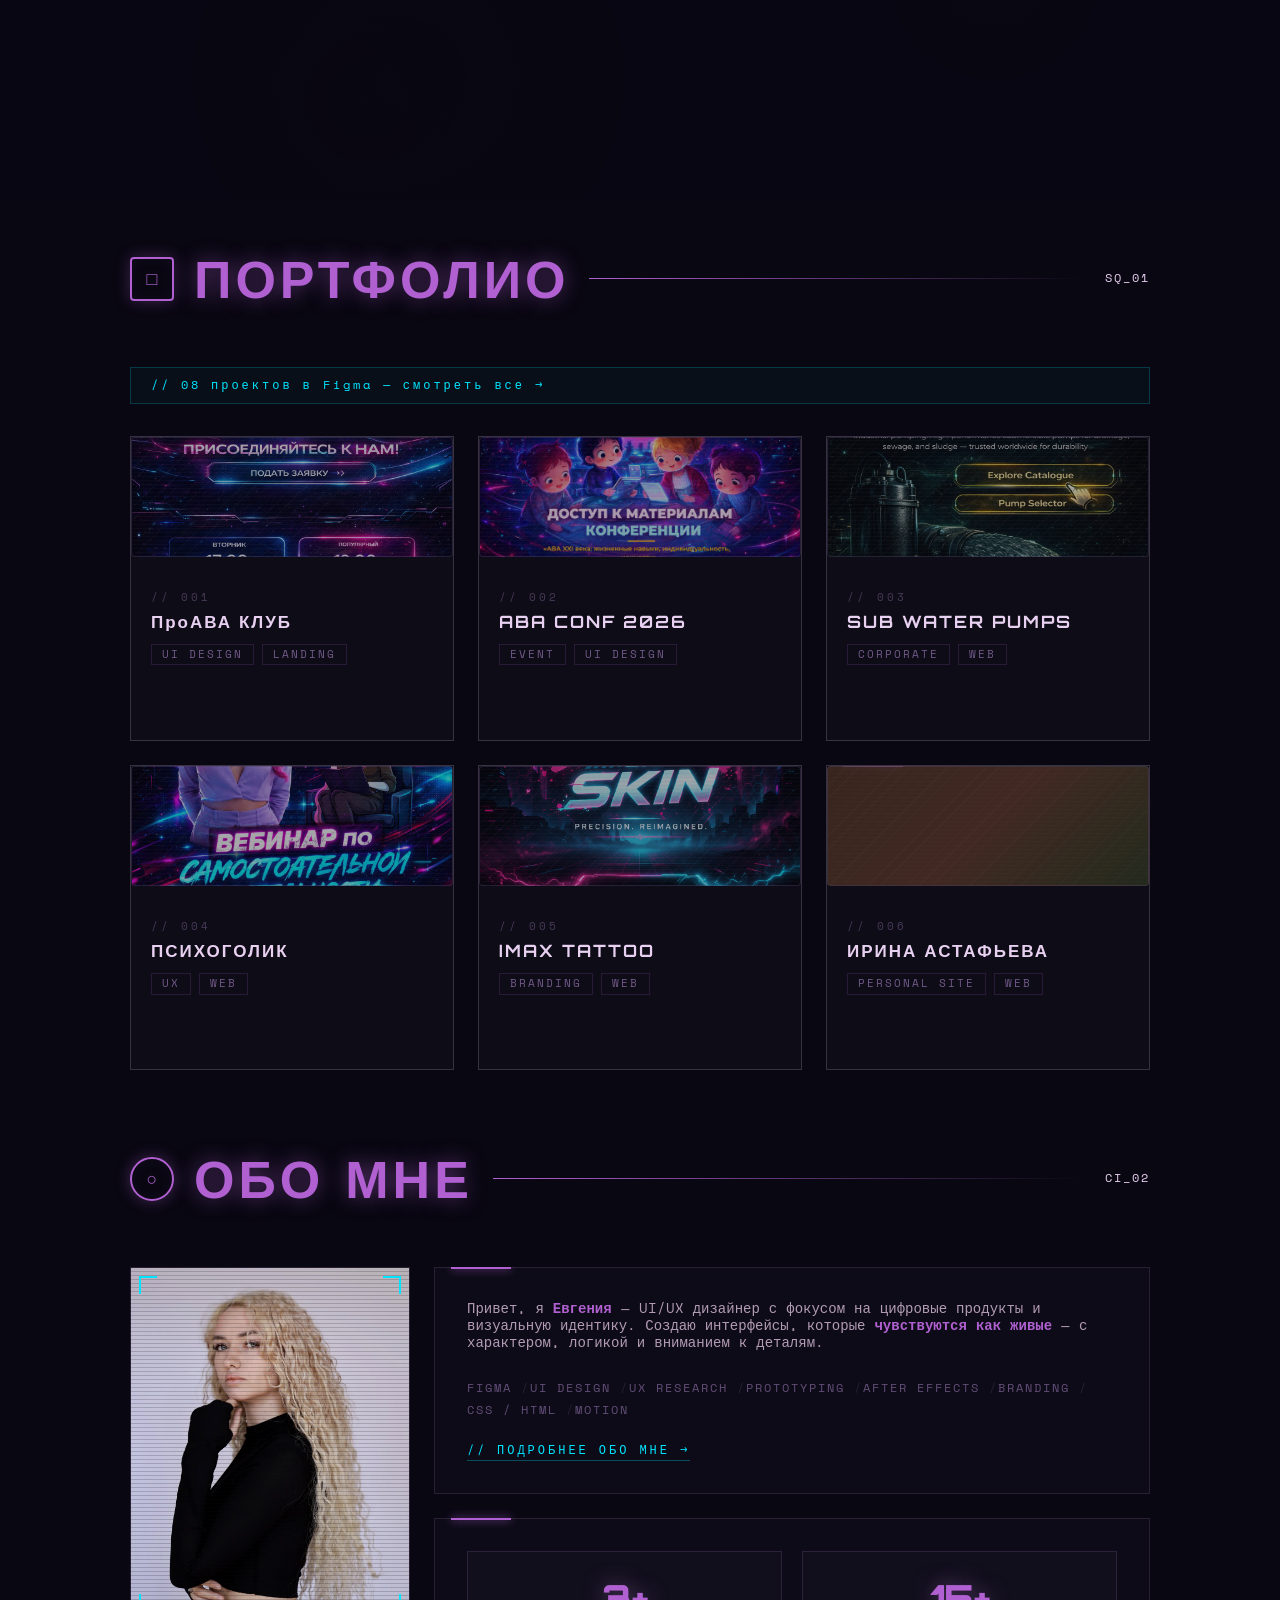
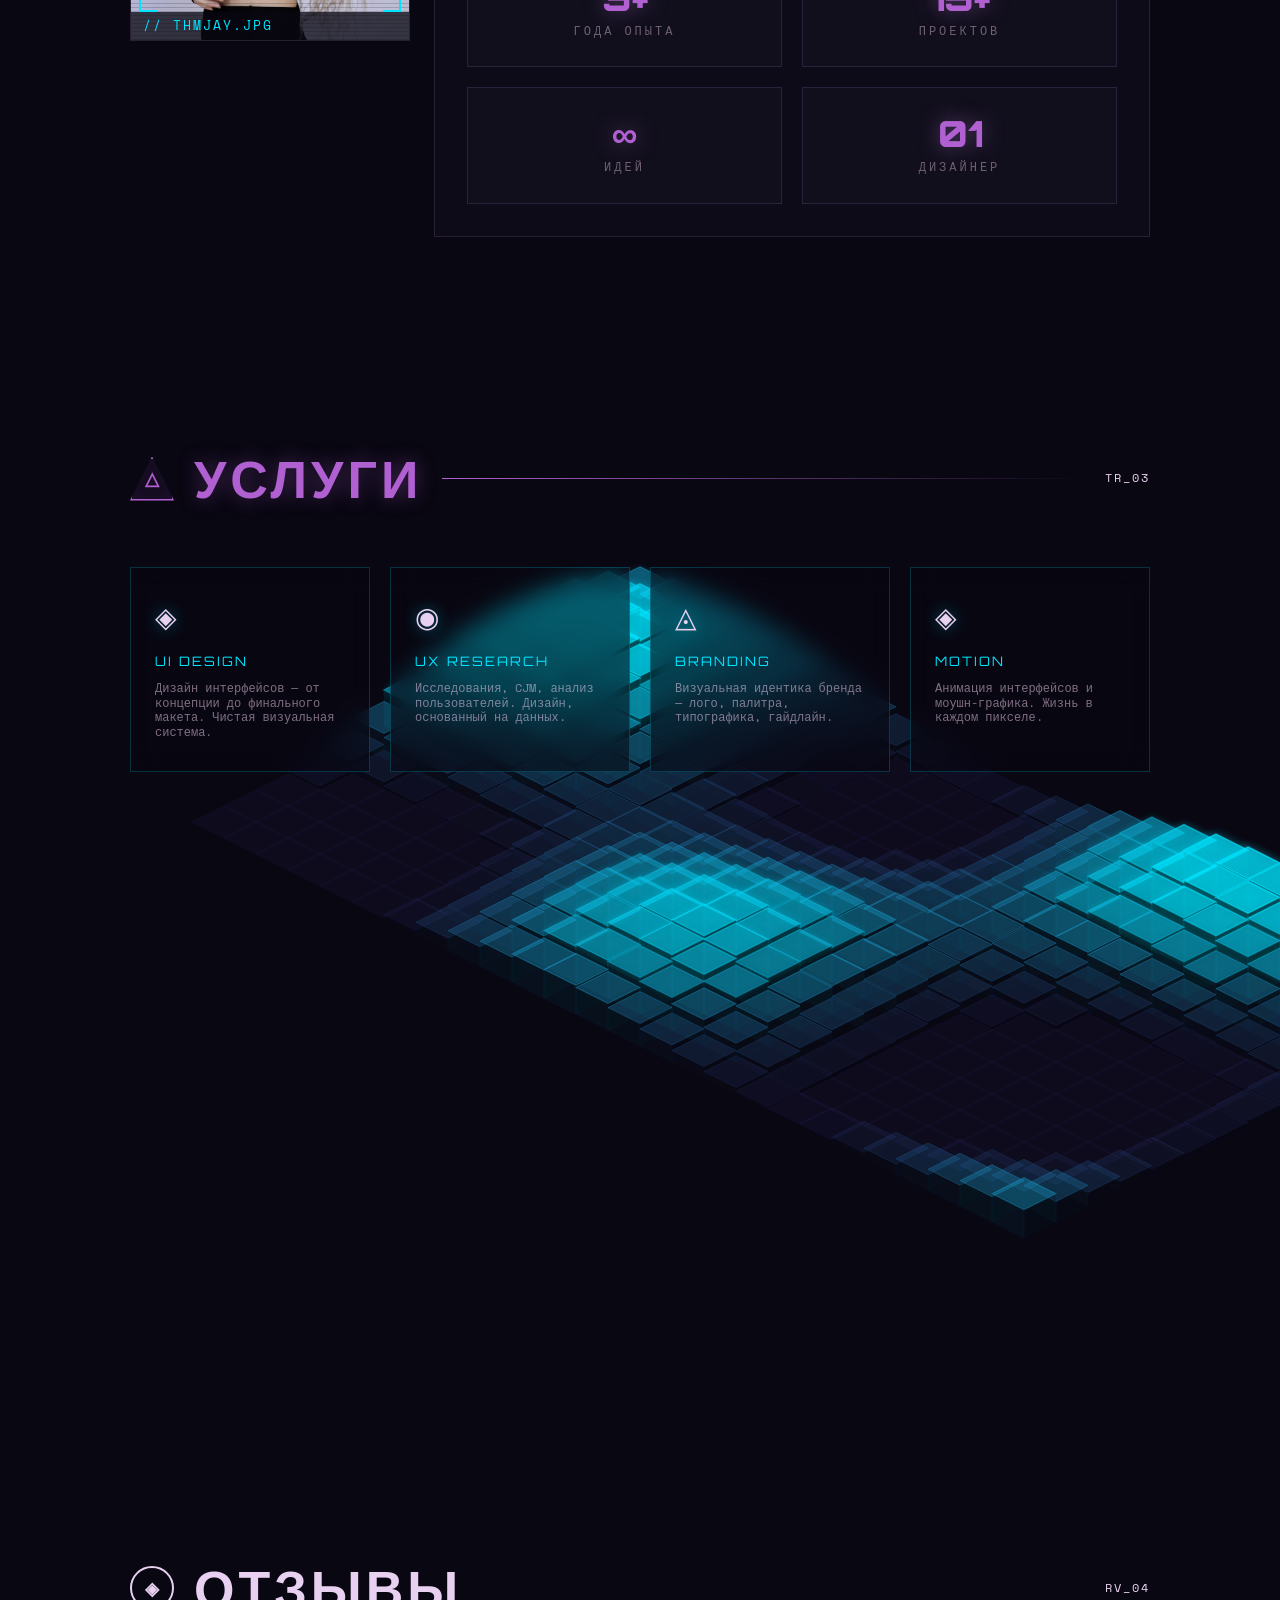
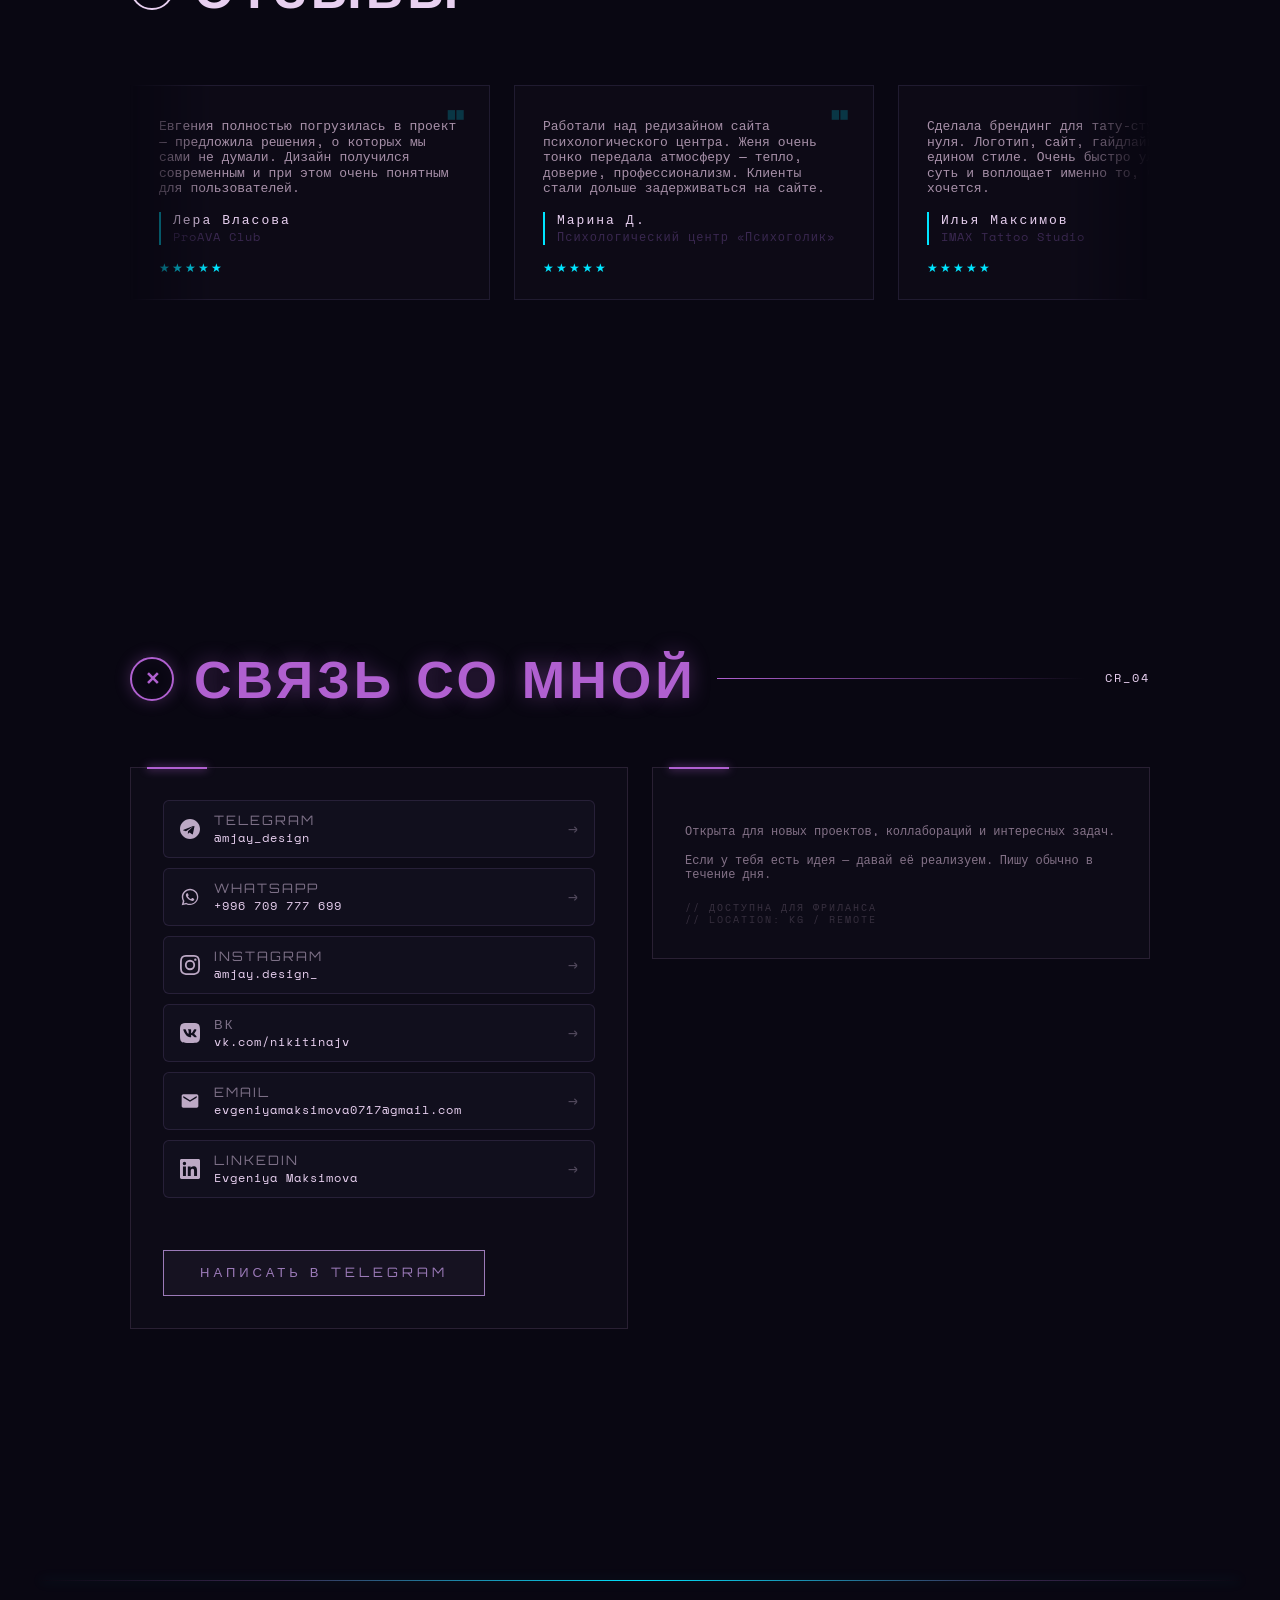
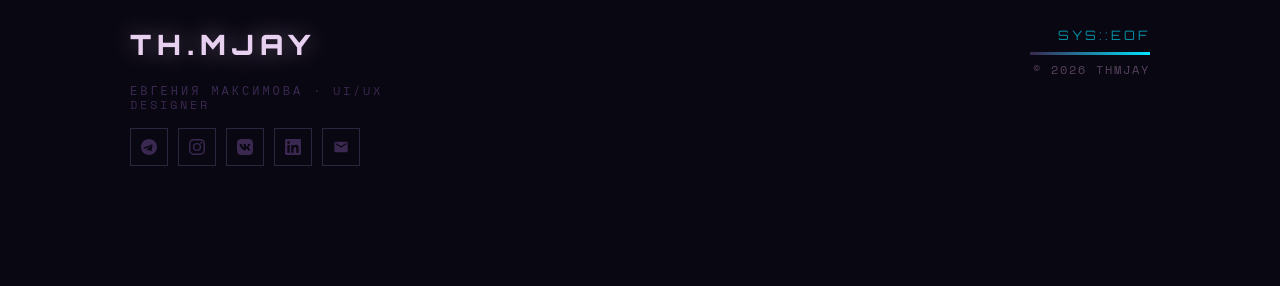
==== commit b0ecaa36: "Switch to native CSS scroll-snap, remove JS wheel hijack Co-Authored-By: Claude Sonnet 4.6 <noreply@" ====
--- a/index.html
+++ b/index.html
@@ -2390,67 +2390,17 @@
     if (el) dotObs.observe(el)
   })
 
-  /* ── 7. FULLPAGE WHEEL HIJACK ── */
-  ;(function () {
-    const isMobile = window.matchMedia('(hover: none), (max-width: 768px)').matches
-    if (isMobile) return
-
-    const slides = FP_SECTIONS.map(({ id }) => document.getElementById(id)).filter(Boolean)
-    let cur = 0
-    let busy = false
-
-    const DURATION = 1200 // фиксированная длительность, не зависит от мышки
-
-    function goTo(idx) {
-      if (busy || idx < 0 || idx >= slides.length) return
-      busy = true
-      cur = idx
-      fpDots.forEach((d, i) => d.classList.toggle('active', i === idx))
-
-      const startY = window.scrollY
-      const endY   = slides[idx].getBoundingClientRect().top + startY
-      const t0     = performance.now()
-
-      ;(function step(now) {
-        const p = Math.min((now - t0) / DURATION, 1)
-        // ease in-out cubic
-        const e = p < 0.5 ? 4*p*p*p : 1 - Math.pow(-2*p + 2, 3) / 2
-        window.scrollTo(0, startY + (endY - startY) * e)
-        if (p < 1) requestAnimationFrame(step)
-        else busy = false
-      })(t0)
-    }
-
-    // Колёсико: одно движение = один слайд
-    window.addEventListener('wheel', e => {
-      // Если курсор над портфолио-гридом — дать ему скроллиться
-      const grid = document.getElementById('portfolio-grid')
-      if (grid && grid.matches(':hover')) {
-        const atTop    = grid.scrollTop <= 0
-        const atBottom = grid.scrollTop + grid.clientHeight >= grid.scrollHeight - 2
-        if ((e.deltaY < 0 && !atTop) || (e.deltaY > 0 && !atBottom)) return
-      }
-      e.preventDefault()
-      goTo(e.deltaY > 0 ? cur + 1 : cur - 1)
-    }, { passive: false })
-
-    // Клавиши
-    window.addEventListener('keydown', e => {
-      if (e.key === 'ArrowDown' || e.key === 'PageDown') { e.preventDefault(); goTo(cur + 1) }
-      if (e.key === 'ArrowUp'   || e.key === 'PageUp')   { e.preventDefault(); goTo(cur - 1) }
-    })
-
-    // Синхронизация cur при клике по nav-ссылкам / dot
-    window.addEventListener('scroll', () => {
-      if (busy) return
-      const mid = window.innerHeight / 2
-      const found = slides.findIndex(s => {
-        const r = s.getBoundingClientRect()
-        return r.top <= mid && r.bottom > mid
-      })
-      if (found !== -1) cur = found
-    }, { passive: true })
-  })()
+  /* ── 7. СИНХРОНИЗАЦИЯ DOT ПРИ СКРОЛЛЕ ── */
+  window.addEventListener('scroll', () => {
+    const mid = window.innerHeight / 2
+    const idx = FP_SECTIONS.findIndex(({ id }) => {
+      const el = document.getElementById(id)
+      if (!el) return false
+      const r = el.getBoundingClientRect()
+      return r.top <= mid && r.bottom > mid
+    })
+    if (idx !== -1) fpDots.forEach((d, i) => d.classList.toggle('active', i === idx))
+  }, { passive: true })
 
   /* ── 8. СЧЁТЧИКИ ЦИФР ── */
   const counters = document.querySelectorAll('[data-count]')
--- a/style.css
+++ b/style.css
@@ -2136,7 +2136,12 @@
    FULLPAGE SCROLL
 ════════════════════════════════════════ */
 
-/* Все секции — полноэкранные слайды */
+/* Браузер обрабатывает snap нативно — быстро, без JS */
+html {
+  scroll-snap-type: y mandatory;
+  scroll-behavior: smooth;
+}
+
 .hero-section,
 .fog-section,
 #portfolio,
@@ -2144,6 +2149,8 @@
 #services,
 #reviews,
 #contact {
+  scroll-snap-align: start;
+  scroll-snap-stop: always;
   height: 100vh;
   box-sizing: border-box;
 }
@@ -2225,7 +2232,10 @@
 @media (max-width: 768px) {
 
   /* Fullpage: сбрасываем snap и фиксированные высоты */
+  html { scroll-snap-type: none; scroll-behavior: auto; }
   .hero-section, .fog-section, #portfolio, #about, #services, #reviews, #contact {
+    scroll-snap-align: none;
+    scroll-snap-stop: unset;
     height: auto;
     min-height: 100svh;
     overflow: visible;
